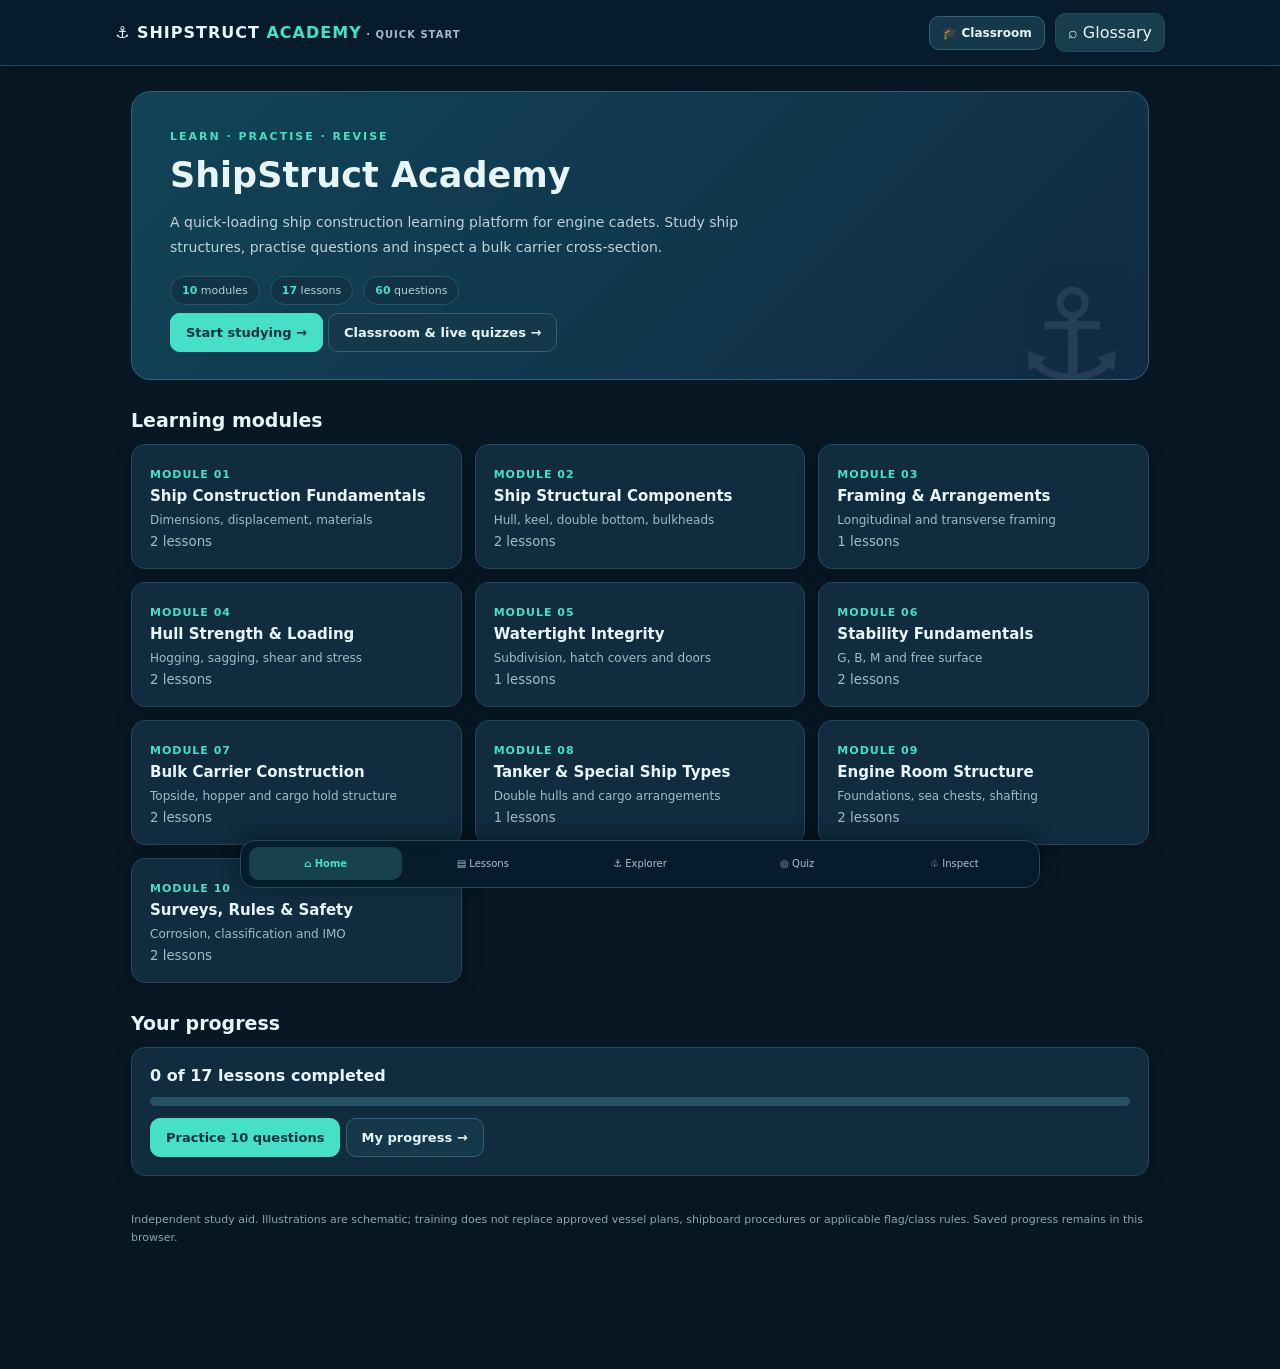
==== index.html @ dc273526 "Add files via upload" ====
<!doctype html><html lang="en"><head><meta charset="UTF-8"><meta name="viewport" content="width=device-width,initial-scale=1,viewport-fit=cover"><meta name="theme-color" content="#071723"><title>ShipStruct Academy | Learn Ship Construction</title><meta name="description" content="Free mobile-friendly ship construction learning app for engine cadets. Learn hull structures, take quizzes, inspect ship compartments and track your progress."><meta property="og:title" content="ShipStruct Academy"><meta property="og:description" content="Interactive ship construction lessons, diagrams and quizzes for marine engineering cadets."><style>
:root{font-family:system-ui,-apple-system,Segoe UI,sans-serif;color:#e7f5f7;background:#071723;--panel:#102c3e;--edge:#25485b;--mint:#45e0c7;--muted:#a4bbc7;--ink:#e7f5f7}
*{box-sizing:border-box}body{margin:0;min-height:100vh}button,input,select{font:inherit}button{cursor:pointer}a{color:inherit;text-decoration:none}a:focus-visible,button:focus-visible,input:focus-visible{outline:3px solid var(--mint);outline-offset:3px}
.top{position:sticky;top:0;background:#071e2ef5;border-bottom:1px solid var(--edge);z-index:6;display:flex;justify-content:space-between;align-items:center;gap:12px;padding:13px max(16px,calc((100vw - 1050px)/2));box-shadow:0 5px 24px #0003}.logo{font-size:16px;letter-spacing:1px;font-weight:900}.logo b{color:var(--mint)}.top small{color:var(--muted);font-size:10px}.top button{border-radius:10px;background:#183d4d;color:var(--ink);border:1px solid var(--edge);padding:9px 12px}
main{max-width:1050px;margin:auto;padding:25px 16px 110px}.ey{font-size:11px;text-transform:uppercase;letter-spacing:2px;color:var(--mint);font-weight:800}h1{font-size:clamp(24px,5vw,35px);line-height:1.18;margin:12px 0}h2{font-size:19px;margin:0 0 12px}h3{font-size:15px;margin:0 0 9px}p{line-height:1.75}small,.muted{color:var(--muted)}.intro{font-size:14px;color:#bfd2dc;max-width:640px}.hero{background:linear-gradient(135deg,#114457,#102b44);padding:26px;border:1px solid #366076;border-radius:19px;margin-bottom:20px;position:relative;overflow:hidden}.hero:after{content:'⚓';font-size:126px;position:absolute;right:20px;bottom:-30px;opacity:.09;pointer-events:none}
.stats{display:flex;gap:10px;flex-wrap:wrap;margin:17px 0}.chip{font-size:11px;color:#b7d1da;background:#113346;border:1px solid #2a5468;border-radius:30px;padding:7px 11px}.chip b{color:var(--mint)}.grid{display:grid;grid-template-columns:repeat(2,minmax(0,1fr));gap:13px}.card,.tile{background:var(--panel);border:1px solid var(--edge);border-radius:14px;padding:18px;box-shadow:0 6px 22px #0002}.tile{display:block;text-align:left;color:var(--ink);width:100%}.tile:active{border-color:var(--mint)}.tile h3{margin:5px 0}.tile p{font-size:12px;color:var(--muted);margin:0}.num{font-size:11px;font-weight:800;color:var(--mint);letter-spacing:1px}.section{margin:29px 0 13px}.btn{background:var(--mint);border:1px solid var(--mint);border-radius:10px;padding:11px 15px;color:#06323c;font-weight:800;font-size:13px}.btn.alt{background:#15394b;border-color:#356173;color:var(--ink)}.btn:disabled{opacity:.45}.flex{display:flex;gap:10px;flex-wrap:wrap;align-items:center}.back{display:inline-block;color:var(--mint);margin-bottom:15px;font-size:12px;font-weight:800}
.lesson p,.lesson li{font-size:14px;line-height:1.82}.lesson ul{padding-left:22px}.lesson h2{margin-top:28px;color:#80eadb;font-size:18px}.note{padding:14px 17px;border-left:3px solid var(--mint);background:#153d4b;border-radius:8px;margin:15px 0;line-height:1.75}.score{font-size:42px;font-weight:900;color:var(--mint)}.answer{display:block;width:100%;background:#163749;border:1px solid #365668;border-radius:12px;padding:14px;color:#eaf7f7;text-align:left;font-size:13px;margin:9px 0}.answer.selected{border-color:var(--mint);background:#20525b}.answer.good{border-color:#66dbad}.answer.bad{border-color:#e59898}.result{border-radius:10px;background:#173e48;padding:15px;margin:12px 0;font-size:13px;line-height:1.7}.term{border-bottom:1px solid #2b4c5d;padding:11px 0;font-size:12px}.term strong{display:block;margin-bottom:4px;color:#fff}.tools{display:flex;gap:9px;margin:15px 0;flex-wrap:wrap}.tools input{background:#183a4b;color:#fff;border:1px solid #3e6473;padding:11px;border-radius:9px;min-width:0;max-width:100%}.tools label{font-size:12px;color:#c1d5da}.ship{width:100%;height:auto;border:1px solid #244e65;border-radius:12px;background:#092637;padding:12px}.ship [data-part]{cursor:pointer}.ship [data-part]:hover{filter:brightness(1.4)}.inspect{color:var(--muted);font-size:13px}.bar{background:#265063;height:9px;border-radius:8px;overflow:hidden;margin:12px 0}.fill{height:100%;background:var(--mint);border-radius:8px}.list{display:grid;gap:10px}.tabbar{position:fixed;bottom:0;left:0;right:0;z-index:9;background:#071c2cf8;box-shadow:0 -5px 20px #0005;border-top:1px solid var(--edge);padding:6px 8px calc(7px + env(safe-area-inset-bottom));display:grid;grid-template-columns:repeat(5,1fr);gap:4px}.tabbar a{font-size:10px;color:#a9c1cc;padding:11px 3px;text-align:center;border-radius:10px}.tabbar a.on{background:#17424c;color:var(--mint);font-weight:800}.disclaimer{color:#8ca5b1;font-size:11px;line-height:1.65;margin-top:35px}.sr{position:absolute;left:-9999px}
@media(min-width:850px){.grid{grid-template-columns:repeat(3,1fr)}.hero{padding:38px}.tabbar{max-width:800px;margin:auto;border:1px solid var(--edge);bottom:12px;border-radius:15px}}
@media(max-width:520px){.grid{grid-template-columns:1fr}.top small{display:none}.hero{padding:21px}.card,.tile{padding:15px}}
</style></head><body><header class="top"><a href="#home" class="logo">⚓ SHIPSTRUCT <b>ACADEMY</b><small> · QUICK START</small></a><div class="flex"><a class="btn alt" href="classroom.html" style="font-size:12px;padding:9px 12px">🎓 Classroom</a><button onclick="location.hash='#glossary'">⌕ Glossary</button></div></header><main id="app"><section class="hero"><span class="ey">SHIPSTRUCT ACADEMY</span><h1>Study ship construction</h1><p class="intro">Your lessons are ready. Select a module to begin.</p><a class="btn" href="#module/1">Start studying →</a></section></main><nav class="tabbar" aria-label="Quick navigation"><a href="#home">⌂ Home</a><a href="#module/1">▤ Lessons</a><a href="#explorer">⚓ Explorer</a><a href="#quiz">◎ Quiz</a><a href="#inspections">♧ Inspect</a></nav><script type="application/json" id="content">{"modules":[{"id":1,"title":"Ship Construction Fundamentals","subtitle":"Dimensions, displacement, materials","icon":"compass","color":"#3fd2be"},{"id":2,"title":"Ship Structural Components","subtitle":"Hull, keel, double bottom, bulkheads","icon":"layers","color":"#58a6f3"},{"id":3,"title":"Framing & Arrangements","subtitle":"Longitudinal and transverse framing","icon":"grid","color":"#f1b967"},{"id":4,"title":"Hull Strength & Loading","subtitle":"Hogging, sagging, shear and stress","icon":"activity","color":"#d398f8"},{"id":5,"title":"Watertight Integrity","subtitle":"Subdivision, hatch covers and doors","icon":"shield","color":"#48cad6"},{"id":6,"title":"Stability Fundamentals","subtitle":"G, B, M and free surface","icon":"anchor","color":"#92bd85"},{"id":7,"title":"Bulk Carrier Construction","subtitle":"Topside, hopper and cargo hold structure","icon":"ship","color":"#ed9d86"},{"id":8,"title":"Tanker & Special Ship Types","subtitle":"Double hulls and cargo arrangements","icon":"droplet","color":"#c4b4fc"},{"id":9,"title":"Engine Room Structure","subtitle":"Foundations, sea chests, shafting","icon":"settings","color":"#75c7e8"},{"id":10,"title":"Surveys, Rules & Safety","subtitle":"Corrosion, classification and IMO","icon":"clipboard","color":"#f0c66c"}],"lessons":[{"id":"principal-dimensions","module":1,"title":"Principal Dimensions of a Ship","minutes":12,"objectives":["Differentiate LOA, LBP, breadth, moulded depth and draught","Explain why correct reference points matter"],"overview":"A ship is described using a small set of reference dimensions. Length overall (LOA) is its maximum overall length; length between perpendiculars (LBP) is a design reference length, commonly measured between the aft and forward perpendiculars. Breadth is measured across the hull, while depth is a vertical structural dimension and draught is the vertical distance from a reference baseline to the waterline.","details":["Moulded dimensions are generally measured to the inside surface of shell plating at specified locations. Exact definitions depend on the naval architecture convention being used. Do not interchange extreme breadth with moulded breadth when computing coefficients.","Freeboard is the vertical distance from the assigned load-line deck reference to the relevant load line, measured according to the applicable Load Lines rules. It is not the same thing as moulded depth minus draught in every real arrangement.","In loading calculations, dimensions must be consistent with the vessel hydrostatic particulars. A small error in draught or water density can make a large difference to estimated displacement."],"principle":"Length and breadth influence resistance, seakeeping and available cargo space; depth and draught influence buoyancy and loading limits.","aboard":"On a bulk carrier the engine cadet may see draught marks forward, midships and aft. Officers use corrected draughts with approved hydrostatic tables—not a casual tape-measure estimate—to assess loading.","defects":"Misreading draught marks, mixing units, or confusing LOA with LBP causes errors in voyage and hydrostatic estimates.","inspection":"Use the vessel general arrangement, capacity plan, loading manual and hydrostatic tables; check which definitions and units are stated.","terms":["LOA","LBP","Moulded breadth","Moulded depth","Draught","Freeboard"],"summary":"Dimensions are defined relative to agreed reference lines. Always confirm which length, breadth and draught a calculation requires."},{"id":"displacement-tonnage","module":1,"title":"Displacement, Deadweight & Tonnage","minutes":11,"objectives":["Distinguish mass displacement from deadweight","Separate cargo capacity from tonnage measurements"],"overview":"Displacement is the mass of water displaced by the immersed hull; for a floating ship it equals the ship’s total mass. Deadweight (DWT) is the difference between loaded displacement and lightship displacement, representing carrying capacity for cargo, fuel, water, stores and other variable loads.","details":["Gross tonnage (GT) and net tonnage (NT) are dimensionless regulatory measures derived from the volumes of enclosed spaces, not masses in tonnes. A ship with 45,000 GT does not necessarily displace 45,000 tonnes.","Lightship displacement includes the completed vessel with permanently fitted equipment but without consumables, variable loads or cargo as defined by the applicable lightship condition.","Seawater and freshwater have different densities. The same immersed volume corresponds to different displaced masses, so draft changes when moving between different water densities for the same ship mass."],"principle":"Archimedes’ principle: an afloat ship displaces water whose weight balances the vessel’s weight.","aboard":"Ballast loading, bunkering and cargo operations alter displacement. Engine-room tanks contribute to the variable load and must be reflected correctly in ship records.","defects":"Confusing deadweight with cargo-only capacity or GT with displacement leads to incorrect explanations and capacity assumptions.","inspection":"Read the loading booklet, stability information and tank sounding tables. Reconcile transfer records with the vessel’s approved loading information.","terms":["Displacement","Lightship","Deadweight","GT","NT","Density"],"summary":"Displacement is a mass/weight concept; deadweight is carrying capacity; GT and NT are dimensionless volume-based measures."},{"id":"keel-double-bottom","module":2,"title":"Keel, Centre Girder & Double Bottom","minutes":15,"objectives":["Identify the outer bottom, inner bottom, floors and centre girder","Explain the double bottom’s strength and protective roles"],"overview":"The double bottom is a structural space between outer bottom shell plating and the inner bottom (tank top). Floors and girders connect these plates into a strong cellular structure, resisting local pressure and transmitting hull loads.","details":["The centre girder is a longitudinal structural member near the centreline; side girders support the inner bottom away from the centreline. Transverse floors support the panels and help distribute loads into longitudinal members.","The keel is traditionally the principal bottom centreline structural element; on modern welded ships the exact form differs from historical bar-keel construction. The structural keel should not be confused with the entire centre girder.","Double bottom spaces often form ballast, fuel or other tanks depending on ship design. Their tank boundaries, air pipes, sounding arrangements and manholes must be kept intact and maintained."],"principle":"A cellular bottom provides plate support and distributes loads while offering separation between the sea and inner bottom spaces.","aboard":"On a bulk carrier, heavy cargo loads act on the tank top while external hydrostatic pressure acts on the shell. Both are transmitted through floors, girders and shell stiffeners.","defects":"Pitting, coating breakdown, damaged brackets, distorted floors, cracked weld toes and corrosion in poorly ventilated spaces are common inspection concerns.","inspection":"Never enter double-bottom spaces without approved enclosed-space procedures. Review tank access plans and report wastage, deformation and suspicious leaks.","terms":["Keel","Centre girder","Side girder","Floor","Tank top","Outer bottom"],"summary":"Think of the double bottom as interconnected plates, longitudinal girders and transverse floors—not simply an empty protective void."},{"id":"shell-bulkheads","module":2,"title":"Shell Plating, Frames & Bulkheads","minutes":14,"objectives":["Describe how shell plating is supported","Distinguish transverse and longitudinal bulkheads"],"overview":"Shell plating forms the watertight outer skin. Frames and stiffeners prevent unsupported plates from deforming excessively under sea pressure and transfer local loads to the broader hull structure. Bulkheads divide the vessel into compartments and may carry significant structural loads.","details":["Transverse bulkheads extend across the ship, assisting subdivision and transverse stiffness. Longitudinal bulkheads run fore-and-aft and can help resist longitudinal and transverse loads depending on arrangement.","Watertight bulkheads form part of the ship’s subdivision. Penetrations must preserve the required integrity using approved fittings and arrangements. Not every bulkhead is watertight.","Brackets, webs, stringers and stiffeners connect local plate panels with larger supporting members; transitions and cut-outs require careful structural detailing because stresses concentrate there."],"principle":"Load travels from a plate panel into its stiffeners, then into primary supporting members and the overall hull girder.","aboard":"In a machinery space, bulkheads can separate engine room from tanks or steering gear spaces. A pipe passing through a watertight boundary requires suitable approved penetration details.","defects":"Fractures around openings, buckled plating, fractured brackets and local corrosion around weld connections reduce structural integrity.","inspection":"Inspect for distortion, fractures, coating failures and leakage marks. Record location precisely with frame numbers and height reference when reporting.","terms":["Shell plating","Frame","Stiffener","Bulkhead","Bracket","Stringer"],"summary":"Shell is the boundary; stiffeners support plates; bulkheads divide spaces and help the hull resist loads."},{"id":"framing-arrangements","module":3,"title":"Transverse vs Longitudinal Framing","minutes":15,"objectives":["Compare transverse and longitudinal framing","Explain combined framing used on large merchant vessels"],"overview":"Transverse framing uses closely spaced athwartship frames as major recurring supports. Longitudinal framing places closely spaced fore-and-aft stiffeners with deeper transverse web frames at wider intervals. Real vessels often combine systems in different areas.","details":["Longitudinal stiffeners increase the effectiveness of deck and bottom plating in resisting global hull girder longitudinal bending. Transverse frames provide good support for side shell and local loads.","A tanker may use extensive longitudinal framing in tanks; a bulk carrier may combine longitudinally stiffened decks and bottom with transverse arrangements in cargo hold sides, depending on the design and applicable rules.","Primary members such as deep webs and girders collect loads from ordinary stiffeners. Spacing and scantlings are selected by structural design; they are not interchangeable without an assessment."],"principle":"Longitudinal members contribute to sectional area resisting hull-girder bending; transverse members support transverse and localized forces.","aboard":"In the hold, identify whether a vertical member is an ordinary frame or deep web frame. Inspect connections rather than assuming every stiffener is equally loaded.","defects":"Cracking at terminations and bracket toes, buckling between supports, and fractured connections can interrupt load paths.","inspection":"Examine connection continuity, local distortion, erosion and corrosion in way of supports and cut-outs.","terms":["Transverse frame","Longitudinal stiffener","Web frame","Girder","Scantling"],"summary":"Framing direction is a structural design choice; most modern merchant ships use a mixture tailored to hull stresses."},{"id":"hull-bending","module":4,"title":"Hogging, Sagging & Hull-Girder Stress","minutes":16,"objectives":["Explain hogging and sagging using buoyancy and weight","Relate bending to deck and bottom stresses"],"overview":"Along a ship, weight and buoyancy are not uniformly distributed. Their imbalance produces shear force and bending moment. The entire hull behaves approximately like a beam, called the hull girder.","details":["Hogging is a condition in which the hull bends with its midship region relatively higher than the ends. In positive hogging, the deck tends to be in tension and the bottom in compression.","Sagging is the opposite curvature: the middle is relatively lower than the ends; the deck tends toward compression and the bottom toward tension. Still-water cargo distribution and wave-induced buoyancy can both influence the bending state.","For a simplified section, bending stress is proportional to M·y/I. Real hull behavior involves fatigue, corrosion, torsion, panel buckling and dynamic loads, so simple beam equations are teaching models, not survey acceptance criteria."],"principle":"Net distributed load = weight per length − buoyancy per length (under a chosen sign convention). Integrating load gives shear; integrating shear gives bending moment.","aboard":"Loading computer limits on a bulk carrier help the officer manage still-water shear and bending. Machinery officers should understand why tank transfers must be coordinated.","defects":"Loss of effective section by corrosion, local buckling in compressed regions, and cracking at high-stress discontinuities are concerns.","inspection":"Use approved loading guidance. Report visible deck/shell deformation or abnormal structural cracking; do not independently approve loading arrangements.","terms":["Hull girder","Hogging","Sagging","Shear force","Bending moment","Section modulus"],"summary":"Uneven buoyancy and weights bend the ship. Hogging and sagging reverse which extreme fibres are in tension and compression."},{"id":"local-loads","module":4,"title":"Panting, Pounding, Racking & Fatigue","minutes":13,"objectives":["Identify major local and cyclic hull loads","Explain why repeated small loads can matter"],"overview":"Besides global bending, ships experience local and repeated loads. Panting is cyclic in-and-out movement of plating, often near the bow due to changing water pressures. Pounding or slamming occurs when hull sections impact water after emerging or encountering severe seas.","details":["Racking is distortion of the transverse cross-section, especially important for ships with large deck openings. Torsion twists the hull about its length. Supporting structure is arranged to carry these effects.","Fatigue damage develops from repeated stress cycles, with cracks commonly initiating at weld toes, brackets, notches or sharp transitions. A load below the one-time failure strength may still produce fatigue damage over many cycles.","Corrosion worsens fatigue resistance and reduces effective thickness, making coating maintenance and inspection important. Slamming can create short-duration high local pressure."],"principle":"Where load changes rapidly or reverses direction, local structural details can govern durability even when average global stress is modest.","aboard":"Engine room foundations also experience cyclic loading from vibration and ship motion. Keep an eye on loose equipment supports and reported cracks.","defects":"Cracked welds, local shell dents, fatigued brackets, buckling and coating damage can reveal repeated or unexpected loading.","inspection":"Report cracks with photographs, precise location and approximate extent; arrange assessment by responsible officers and surveyors.","terms":["Panting","Pounding","Racking","Torsion","Fatigue"],"summary":"Global bending is only one part of hull loading; local impacts and repeated stress cycles require sound detailing and inspection."},{"id":"watertight","module":5,"title":"Watertight Boundaries & Hatch Covers","minutes":15,"objectives":["Explain the distinction between watertight and weathertight","Recognize why closures and penetrations matter"],"overview":"Watertight means preventing passage of water in a specified condition and pressure regime; weathertight generally refers to excluding water under the specified sea and weather conditions. These properties are not interchangeable.","details":["Hatch covers protect cargo spaces from weather ingress; their cleats, seals, compression bars, drains and closing mechanisms must be properly maintained. A closure can look shut while sealing poorly.","Watertight doors, bulkhead penetrations, manhole covers and pipe/cable arrangements may form part of subdivision. Modifications can compromise integrity if not approved.","Freeing ports and drainage arrangements remove water shipped onto exposed decks. Blocked drainage increases the chance of water retention and additional loading."],"principle":"Maintaining a boundary prevents progressive flooding and limits damage consequences.","aboard":"Before sailing, closure checks are coordinated under ship procedures. An engine cadet might monitor watertight engine-room access or bilge ingress alarms.","defects":"Worn rubber packing, damaged coamings, corrosion under sealing seats and unsecured access covers contribute to leaks.","inspection":"Inspect seals, landing surfaces, drain channels and closing mechanisms under authorized procedures. Never bypass required closure arrangements.","terms":["Watertight","Weathertight","Hatch coaming","Compression bar","Gasket","Freeing port"],"summary":"Understand what a boundary is designed to keep out and ensure closures are maintained and secured as required."},{"id":"stability-centres","module":6,"title":"Buoyancy, G, B, M & GM","minutes":15,"objectives":["Identify the centre of gravity and buoyancy","Interpret an initial metacentric height conceptually"],"overview":"The centre of gravity (G) is the effective point through which the ship weight acts; the centre of buoyancy (B) is the centroid of the displaced underwater volume. The metacentre (M) is a geometric reference used for small-angle initial stability.","details":["For an upright ship at small heel, transverse metacentric height GM = KM − KG. A positive initial GM usually indicates an initial righting tendency; a negative one suggests initial instability for the simple intact condition.","GM alone does not describe the entire righting-arm curve, range of positive stability or damage survivability. Approved stability criteria examine more than one value.","Adding a high weight generally raises KG and reduces GM; adding low ballast can lower KG but also brings free-surface and structural/load implications."],"principle":"The righting moment is approximately Δ·GZ, where Δ is displacement weight and GZ is the righting arm at the relevant heel.","aboard":"Engineers report significant tank transfers; slack tank free surfaces and the impact on the stability condition must be considered by authorized officers.","defects":"Incorrect tank soundings or neglecting free-surface correction can overstate available stability.","inspection":"Use an approved stability instrument and stability booklet. Educational examples are not substitutes for voyage calculations.","terms":["Centre of gravity","Centre of buoyancy","Metacentre","GM","GZ","KG","KM"],"summary":"G and B are physical force reference points; M supports initial stability analysis. Positive initial GM is not the whole safety picture."},{"id":"free-surface","module":6,"title":"Free Surface Effect & Ballast Transfers","minutes":12,"objectives":["Explain why a slack tank reduces stability","Distinguish free surface from added weight"],"overview":"When a partly filled tank is able to develop a moving free liquid surface, the liquid can shift toward the low side as the vessel heels. This increases the effective heeling effect and reduces initial stability.","details":["Free-surface correction depends strongly on tank geometry, particularly transverse breadth, as well as liquid density and ship displacement. A wide slack tank can have a large impact.","Two extremes—completely full and effectively empty tanks—do not develop the same free surface as an intermediate slack tank, although other operational issues remain.","Cross-connected tanks, ballast transfers and tank division arrangements can change the effective free surface. Never assume that adding seawater ballast improves stability in every intermediate stage."],"principle":"Free-surface effects act as a virtual rise in G in the small-angle stability model; they do not literally mean solid weight moved upward.","aboard":"When transferring ballast between double-bottom or wing tanks, engineers monitor level, pump alignment and communication with deck officers.","defects":"Unplanned open crossovers, misread levels and slack tanks can produce unexpected free-surface consequences.","inspection":"Follow approved ballast procedures and stability loading computer instructions; report discrepancies and suspected leakage.","terms":["Free surface","Slack tank","Virtual rise of G","Tank moment of inertia"],"summary":"It is the ability of liquid to shift across a free surface—not simply the presence of liquid—that reduces initial stability."},{"id":"bulk-carrier-holds","module":7,"title":"Bulk Carrier Cargo Hold Anatomy","minutes":16,"objectives":["Identify topside and hopper tanks","Explain how cargo and ballast loads travel into the hull"],"overview":"A typical bulk carrier hold has a large central cargo space, sloping upper wing/topside tank boundaries near the deck, hopper side tanks at the lower sides, transverse bulkheads and a double bottom below the tank top.","details":["Topside tanks are upper wing spaces commonly used for ballast and structural arrangement; hopper tanks form sloping lower side boundaries helping cargo flow and providing ballast or void space depending on design.","Cargo weight is carried by the tank top and adjacent structural supports. Heavy concentrated cargo and grab impact can damage the tank top if operational limits are disregarded.","Transverse corrugated or stiffened bulkheads separate cargo holds. Connections and stools transfer loads into the deck, side and bottom structures."],"principle":"Structural geometry supports both cargo handling and load transfer; sloping sides can reduce cargo trapping while forming stiff wing structures.","aboard":"Inspect cargo hold coating and lower stool areas when safe and authorized. Engine cadets should understand ballast piping associated with wing and double-bottom spaces.","defects":"Corrosion in hold frames, damage from cargo gear, cracking at bracket toes and water leakage around hatch closures require attention.","inspection":"Check cargo hold condition reports, coating damage, drainage, and approved close-up inspection requirements.","terms":["Topside tank","Hopper tank","Tank top","Cargo hold","Transverse bulkhead","Stool"],"summary":"Bulker upper and lower wing structures support the hull and shape the cargo hold; ballast and cargo load paths meet at reinforced connections."},{"id":"cargo-tank-load","module":7,"title":"Tank Top Loading & Corrosion Hotspots","minutes":12,"objectives":["Recognize concentrated loading risks","Identify corrosion-prone structural details"],"overview":"The inner bottom or tank top is a working cargo surface. Its plate thickness, supporting floors, girders and stiffeners are designed for specified loads and cannot safely be judged by appearance alone.","details":["Cargo density and loading pattern matter. Heavy cargo near local support members creates different effects than the same mass uniformly distributed across a hold.","Coating breakdown, trapped moisture and deposits encourage corrosion. Small isolated pits and widespread general wastage have different assessment needs; both require measurement against approved limits.","Bracket toes, welds and connections near hopper ends can be fatigue-sensitive. Unauthorized welding or straightening is unacceptable for safety-critical structure."],"principle":"Structural resistance depends on plate span, support stiffness, material condition and the manner in which load is applied.","aboard":"Engineers may find water or ballast leakage linked to tank boundary defects. Report and document, rather than assuming a leak is harmless.","defects":"Pitting, grooving, accelerated corrosion, dents, buckling and cracking compromise protective strength.","inspection":"Use good lighting and authorized inspection access; never enter holds or tanks with an unapproved entry arrangement.","terms":["Tank top","Concentrated load","Pitting","Grooving","Wastage","Fatigue hotspot"],"summary":"Cargo loading must respect approved limits and structural condition; loss of material or plate support reduces margin."},{"id":"tanker-double-hull","module":8,"title":"Double-Hull Tankers & Cofferdams","minutes":14,"objectives":["Explain double-hull tanker geometry","Recognize the purpose of cofferdams and cargo boundaries"],"overview":"Double-hull tankers have an outer hull separated from the cargo tank boundary by wing and bottom spaces. This arrangement is intended to provide an additional layer between cargo and the sea in specified damage circumstances.","details":["Longitudinal bulkheads and tank subdivision influence structural support, sloshing loads and cargo/ballast operations. Double-hull spaces may be ballast tanks or voids depending on arrangement.","A cofferdam is a separation space between certain tanks or spaces where segregation is needed. It must not be assumed safe for entry simply because it is nominally empty.","Tanker cargo spaces and associated systems introduce hazardous atmospheres and strict entry, cleaning, electrical and hot-work controls. Ship-specific arrangements govern all work."],"principle":"Tank boundaries form both protective barriers and load-carrying elements; damage to a member can affect integrity beyond the immediately visible space.","aboard":"Engine-room personnel should understand the location of fuel and ballast boundaries and avoid unintended connections across segregated systems.","defects":"Corrosion, coating disbondment, leakage between spaces and cracked connection brackets are important concerns.","inspection":"Observe atmosphere testing, permit-to-work and tanker-specific procedures; consult approved general arrangement and tank plans.","terms":["Double hull","Cofferdam","Wing tank","Longitudinal bulkhead","Segregation"],"summary":"Tank boundaries provide structural and containment functions. Always verify actual arrangements from ship drawings."},{"id":"engine-foundations","module":9,"title":"Main Engine Foundations & Chocks","minutes":16,"objectives":["Trace main engine load transfer to the hull","Explain foundation seating, chocks and holding-down bolts"],"overview":"A large marine diesel engine is seated on an engineered supporting structure built into the engine-room double bottom. Bedplate loads pass through chocks or seating arrangements and foundation structure into girders, floors and the rest of the hull.","details":["Holding-down bolts and fitted bolts restrain the engine as intended by the machinery design; chocks provide controlled support and alignment. Different installations use steel or approved resin chocks.","The thrust bearing transmits propeller thrust into hull structure through the shafting foundation arrangement, either integrated with the engine or a separate thrust block.","Engine alignment can be affected by hull deflection, temperature, foundation condition and improper bolt tension. Maintenance follows maker procedures and ship alignment records."],"principle":"Foundations must sustain static weight, alternating machinery forces, torque reactions and thrust-related loads without losing alignment.","aboard":"A Fourth Engineer may assist with foundation inspections, holding-down bolt checks and recording unusual vibration or fretting around machinery seatings.","defects":"Loose bolts, cracked chocks, fretting, foundation weld cracks and abnormal vibration are warning signs requiring engineering assessment.","inspection":"Visual checks and specified tension/alignment checks should be planned under responsible engineers and manufacturer guidance.","terms":["Bedplate","Foundation girder","Chock","Holding-down bolt","Fretting","Thrust block"],"summary":"An engine foundation is part of the hull load path, not simply a concrete-like pedestal beneath the engine."},{"id":"sea-chests-bilge","module":9,"title":"Sea Chests, Bilge Wells & Stern Structure","minutes":14,"objectives":["Understand why sea connections need careful structural integration","Locate bilge and stern-area construction features"],"overview":"Sea chests are recessed hull structures housing seawater intake openings, grating and associated valves/strainers. Bilge wells are low points where water can collect for controlled removal through the relevant bilge system.","details":["Sea inlet openings interrupt the shell and require appropriate reinforcement and valve arrangements. Ice, fouling and marine growth can impair seawater flow.","Stern tube and shaft support arrangements transfer shaft loads and maintain hull boundary integrity. They are integrated with stern frames and adjacent structure.","Bilge wells are designed with access, drainage and filtering arrangements appropriate to machinery spaces. Bilge systems have pollution-prevention controls; discharges must follow approved requirements."],"principle":"Openings and penetrations must preserve structural support and watertight integrity while allowing machinery services.","aboard":"Engine cadets should trace sea chest suction routes, identify bilge wells, and understand alarms and safe isolation of sea connections.","defects":"Localized leakage, wasted inlet grating attachments, blocked strainers and cracked penetrations may indicate safety or machinery risks.","inspection":"Follow valve identification, isolation and permit procedures. Do not work on sea-connected piping without confirmed safe isolation.","terms":["Sea chest","Grating","Bilge well","Stern tube","Shell penetration"],"summary":"Engine-room construction connects ship structure directly with cooling, bilge and propulsion systems."},{"id":"survey-corrosion","module":10,"title":"Structural Surveys, Corrosion & Repairs","minutes":16,"objectives":["Distinguish general wastage, pitting and grooving","Understand the roles of surveyors, ship staff and approved procedures"],"overview":"Ships are inspected under applicable statutory, class and owner programs. Corrosion, cracks, deformation and coating condition are assessed using visual examinations and, where required, thickness measurements and specialist methods.","details":["General corrosion reduces average plate thickness; pitting creates local metal loss; grooving concentrates loss along narrow areas such as joints. Accurate measurements and approved criteria determine severity.","Classification surveyors assess compliance with class rules. Statutory surveys relate to flag-state obligations and internationally adopted conventions. Some activities are delegated to recognized organizations.","Structural repairs need approved specifications, material grades, welding procedures, work permits and verification. Simply welding over a crack or installing an ad hoc doubler may be unsafe or unacceptable."],"principle":"Structural integrity depends on adequate residual thickness, sound joints, suitable materials and proper load paths.","aboard":"An engine cadet reporting a crack at an engine foundation should give precise location, size estimate, conditions and observations to the responsible engineer.","defects":"Undetected corrosion, recurring cracks and unapproved modifications can reduce load-carrying capacity or compromise boundaries.","inspection":"Participate only in approved inspections. Enclosed-space entry, work at height, gas testing and permits require full compliance.","terms":["Thickness measurement","Pitting","Grooving","Survey","Classification","Repair specification"],"summary":"Identify, document, escalate and verify—never treat an observed structural defect as something to conceal or patch casually."},{"id":"solas-load-lines","module":10,"title":"SOLAS, Load Lines & Structural Rules","minutes":14,"objectives":["Differentiate IMO conventions from classification rules","Know which official references to consult"],"overview":"SOLAS Chapter II-1 addresses ship construction, subdivision and stability, machinery and electrical installations. The International Convention on Load Lines establishes a framework for freeboard and other associated safety requirements. Class rules provide detailed structural standards applicable to the vessel.","details":["IMO conventions are adopted internationally and implemented by flag Administrations; exact applicable requirements depend on ship type, age, dimensions, exemptions, amendments and flag requirements.","The IACS Common Structural Rules (CSR) cover the design and structural requirements of applicable bulk carriers and oil tankers. Approval and survey details must be taken from the relevant classification society.","Load line marks indicate authorized seasonal and regional loading limits in the applicable regime. Hatchways, doors and other fittings contribute to load-line conditions of assignment."],"principle":"International rules establish mandatory safety frameworks; class technical rules implement detailed ship construction requirements for classed ships.","aboard":"A junior engineer should know where the ship’s class certificates, load line certificate, drawings and approved operating manuals can be found.","defects":"Assuming a single numerical rule applies to all ships, or using an outdated excerpt without amendment checks, is a compliance risk.","inspection":"Use current official IMO, flag-state and relevant class publications and the vessel’s certificate particulars. This app contains no class-approved scantling criteria.","terms":["SOLAS","Load Lines","IACS","CSR","Flag State","Classification society"],"summary":"Use conventions for the international framework and current ship-specific flag and class documents for exact compliance decisions."}],"questions":[{"module":1,"q":"Which dimension measures a ship from its extreme forward end to its extreme aft end?","options":["Length overall (LOA)","Moulded breadth","Length between perpendiculars","Moulded depth"],"answer":0,"why":"LOA measures the overall extreme length; LBP uses defined perpendicular reference positions."},{"module":1,"q":"What is deadweight tonnage (DWT)?","options":["Lightship displacement only","Loaded displacement minus lightship displacement","Gross tonnage minus net tonnage","Cargo mass only"],"answer":1,"why":"DWT includes cargo and other variable load such as fuel, ballast and stores."},{"module":1,"q":"Gross tonnage (GT) is fundamentally a measure related to:","options":["Mass of cargo","Immersed volume of the hull","Volume of enclosed spaces","Propulsion power"],"answer":2,"why":"GT is a dimensionless regulatory measure derived from enclosed volume."},{"module":1,"q":"For a floating ship, its mass is equal to the:","options":["Mass of water displaced","Deadweight only","Gross tonnage","Weight of ballast only"],"answer":0,"why":"By Archimedes’ principle, the ship displaces water whose mass equals its mass."},{"module":1,"q":"Which dimension is vertical from the reference baseline to the waterline?","options":["Freeboard","Draught","Breadth","Depth to uppermost superstructure"],"answer":1,"why":"Draught refers to vertical immersion measured relative to the stated baseline."},{"module":1,"q":"A ship moves from salt water into fresh water without changing its weight. It generally:","options":["Rises higher","Keeps exactly the same draught","Sinks deeper","Loses deadweight capacity automatically"],"answer":2,"why":"Lower-density fresh water needs a larger displaced volume to support the same ship weight."},{"module":2,"q":"What is the tank top in many cargo ships?","options":["Outer bottom plating","Inner bottom plating","Upper deck plating","Collision bulkhead"],"answer":1,"why":"Tank top is another term for inner bottom plating, often the hold floor."},{"module":2,"q":"The centre girder generally runs:","options":["Transversely across cargo holds","Around the hatch opening","Longitudinally near the centreline","Only vertically through tanks"],"answer":2,"why":"The centre girder is a principal fore-and-aft bottom structural support."},{"module":2,"q":"What does a transverse floor primarily do in the double bottom?","options":["Provide deck drainage","Support inner/outer bottom and transfer loads across the bottom","Provide a hatch opening","Replace all longitudinal girders"],"answer":1,"why":"Floors link the bottom structure transversely and support its plating."},{"module":2,"q":"Shell plating is directly exposed to:","options":["Only cargo pressure","Sea pressure and external environment","Only machinery thrust","Only hatch-cover compression"],"answer":1,"why":"The shell is the external hull skin resisting seawater loading."},{"module":2,"q":"A collision bulkhead is primarily associated with:","options":["Protecting against bow-region flooding","Separating accommodation decks","Supporting the propeller shaft only","Preventing fuel ignition"],"answer":0,"why":"The forward collision bulkhead is a watertight subdivision intended to limit progressive flooding after bow damage."},{"module":2,"q":"Which detail often connects a stiffener to a larger member?","options":["Bilge strake","Bracket","Plimsoll mark","Sounding tape"],"answer":1,"why":"Brackets reinforce joints and provide a structural load path at connections."},{"module":3,"q":"Longitudinal framing uses closely spaced members that run:","options":["Port-to-starboard","Vertically only","Fore-and-aft","Diagonally only"],"answer":2,"why":"Longitudinal stiffeners run along the ship and help reinforce decks and bottom against hull bending."},{"module":3,"q":"Which is usually a deeper primary transverse support?","options":["Web frame","Painting stripe","Drain channel","Rudder stock"],"answer":0,"why":"Web frames are deep primary supports collecting loads from ordinary stiffeners."},{"module":3,"q":"Why combine transverse and longitudinal framing?","options":["To avoid all brackets","To suit different structural loads in different hull regions","To eliminate corrosion","To remove the need for bulkheads"],"answer":1,"why":"Structural arrangements are tailored to global and local loads rather than using one framing direction everywhere."},{"module":3,"q":"In hull structures, scantlings refer to:","options":["Crew complement","Member dimensions and thicknesses","Watertight doors only","Draft markings"],"answer":1,"why":"Scantlings are the specified sizes of structural elements."},{"module":3,"q":"Plate loads normally pass first to:","options":["Its stiffeners or direct supports","The bridge telegraph","The propeller","The accommodation ladder"],"answer":0,"why":"Stiffeners and plate supports collect local loads and convey them to primary structure."},{"module":3,"q":"A cracked bracket toe is concerning because it may:","options":["Reduce local connection effectiveness","Improve load distribution","Increase plate thickness","Stop all hull bending"],"answer":0,"why":"A crack at a critical connection can reduce effective load transfer and propagate."},{"module":4,"q":"In a hogging hull-girder condition, the deck is generally in:","options":["Tension","Compression","No stress","Pure hydrostatic pressure only"],"answer":0,"why":"Under a simple hogging beam model, the upper fibres are in tension and the bottom in compression."},{"module":4,"q":"In a sagging hull-girder condition, the bottom is generally in:","options":["Compression","Tension","No stress","Torsion only"],"answer":1,"why":"Sagging bends the middle downward and puts the lower hull-girder fibres into tension."},{"module":4,"q":"Why do hulls experience longitudinal bending?","options":["Only because propeller thrust rises","Weight and buoyancy vary along their length","Only because of engine vibration","Because the keel has no strength"],"answer":1,"why":"Different weight and buoyancy distributions create net loads, shear and bending moment."},{"module":4,"q":"What is panting?","options":["Cyclic shell flexing due to varying sea pressure","Propeller cavitation","A permanent hatch-coaming bend","Pure ship yaw"],"answer":0,"why":"Panting is repeated in-and-out movement of plating, especially near the bow."},{"module":4,"q":"Fatigue cracks are most closely associated with:","options":["Repeated stress cycles","Single cargo weighing only","A thicker coat of paint","Low ship speed alone"],"answer":0,"why":"Cyclic stresses can initiate and grow cracks, often around welds and geometric discontinuities."},{"module":4,"q":"Racking is best described as:","options":["Cross-section distortion","Hull rusting","Flooding from the bilge","Thrust transmission through a shaft"],"answer":0,"why":"Racking distorts the transverse section under lateral forces and motion."},{"module":5,"q":"Which statement is most accurate?","options":["Weathertight always means watertight under any pressure","Watertight and weathertight are distinct specified protections","Only hatch covers can be weathertight","Sealing has no effect on flooding"],"answer":1,"why":"The two terms refer to different required water-exclusion conditions."},{"module":5,"q":"Why is a damaged hatch-cover gasket important?","options":["It can compromise the intended weather seal","It changes propeller pitch","It reduces engine compression","It alters the assigned flag state"],"answer":0,"why":"Damaged seals may permit ingress even when a cover is closed."},{"module":5,"q":"A pipe passing through a watertight bulkhead should use:","options":["Any convenient gap","An approved arrangement preserving integrity","Open-ended flexible hose only","Unsealed welding slots"],"answer":1,"why":"Penetrations must preserve the boundary’s watertight performance as approved."},{"module":5,"q":"Freeing ports on exposed decks primarily:","options":["Discharge shipped water off deck","Increase engine thrust","Store cargo hold ballast","Replace hatch covers"],"answer":0,"why":"Freeing ports drain water from open deck areas."},{"module":5,"q":"A hatch coaming is:","options":["Raised boundary around hatch opening","A ship centreline girder","The stern tube seal","A bilge drain valve"],"answer":0,"why":"Coamings define and elevate the hatch edge and support closure arrangements."},{"module":5,"q":"If a watertight closure cannot be secured as required, the cadet should:","options":["Ignore it if the sea is calm","Report it through the ship’s procedures","Remove its gasket","Paint over the gap"],"answer":1,"why":"An integrity issue requires immediate reporting and safe action according to vessel procedures."},{"module":6,"q":"Where does the buoyant force act for a floating vessel?","options":["Centre of buoyancy","Centre of gravity only","Metacentre at every heel","Stern tube centre"],"answer":0,"why":"The resultant buoyancy force acts through the centroid of displaced underwater volume."},{"module":6,"q":"For simple initial transverse stability, GM is:","options":["KG + KM","KM − KG","KG × displacement","Draught − freeboard"],"answer":1,"why":"Metacentric height is the distance between G and M; with common baseline definitions GM = KM − KG."},{"module":6,"q":"A slack wide tank can reduce initial stability because:","options":["Liquid shifts toward the low side on heel","The density of seawater disappears","G stays exactly fixed at every angle","The tank becomes watertight"],"answer":0,"why":"Free-surface movement of liquid creates a destabilizing effect."},{"module":6,"q":"A positive initial GM proves the ship has adequate stability in all conditions.","options":["True","False","Only when lightship","Only when freshwater"],"answer":1,"why":"Positive GM alone is not enough; stability curves, damage cases and other criteria also matter."},{"module":6,"q":"Loading a high weight on a ship, all else equal, generally:","options":["Lowers KG","Raises KG","Eliminates free surface","Increases structural depth"],"answer":1,"why":"Added weight at a high vertical position tends to raise the combined centre of gravity."},{"module":6,"q":"Which must be considered during ballast transfers?","options":["Only pump rotational speed","Changing tank free surfaces and ship condition","Only paint color","Only cargo hold temperatures"],"answer":1,"why":"Transfer stages alter weight distributions and sometimes free-surface effects."},{"module":7,"q":"Topside tanks in a bulk carrier are usually located:","options":["High at the sides beside the cargo hold","At the propeller only","Below the keel","Only inside the engine crankcase"],"answer":0,"why":"Topside tanks form upper wing spaces adjacent to the cargo hold."},{"module":7,"q":"Hopper tanks usually have:","options":["Sloping cargo hold-side plating","No connection to ship structure","Only vertical deck openings","A shape identical to a propeller"],"answer":0,"why":"Sloping lower wing boundaries are a characteristic of hopper side tank arrangements."},{"module":7,"q":"Why is tank top plate support important during cargo operations?","options":["Heavy cargo loading stresses its plates and supports","It controls radar echo","It replaces fire detection","It eliminates cargo density limits"],"answer":0,"why":"Tank-top plating and supporting floors/girders carry cargo loads."},{"module":7,"q":"An engine cadet observes cargo hold frame corrosion. What is best?","options":["Record and report it to responsible officers","Chip it away without permission","Assume coating failure is irrelevant","Conceal it until dry dock"],"answer":0,"why":"Observed structural defects should be accurately documented and escalated."},{"module":7,"q":"Which defect represents very localized metal loss?","options":["Pitting corrosion","Uniform hydrostatic pressure","Intact coating","A correct sounding"],"answer":0,"why":"Pitting creates local cavities in a corroding metal surface."},{"module":7,"q":"What is a structural stool on a bulk carrier?","options":["Reinforced support at bulkhead/structure junction","A portable crew chair","A ballast pump seal","A propeller cap"],"answer":0,"why":"Structural stools provide connection and support, such as at transverse bulkheads."},{"module":8,"q":"Why is a double hull fitted on many tankers?","options":["To create separation between cargo and sea in damage conditions","To eliminate all maintenance","To increase fuel flash point","To remove all cargo boundaries"],"answer":0,"why":"Double hull construction adds a protective space between cargo tanks and outer shell."},{"module":8,"q":"A cofferdam is generally:","options":["A segregation space between specified adjacent compartments","A main engine crankpin","A navigational sensor","A hatch cover gasket"],"answer":0,"why":"Cofferdams provide separation; their atmosphere may still be hazardous."},{"module":8,"q":"Can an empty-looking tanker void space be entered without authorization?","options":["Yes, if it is dry","No, enclosed-space requirements still apply","Yes, if the hatch is open","Only when main engine is stopped"],"answer":1,"why":"Atmospheric hazards and enclosed-space controls apply even to apparently empty spaces."},{"module":8,"q":"A longitudinal bulkhead runs:","options":["Fore-and-aft","Only between port and starboard","Only diagonally across the deck","Only outside the shell"],"answer":0,"why":"Longitudinal bulkheads are oriented in the fore-and-aft direction."},{"module":8,"q":"Double-hull wing spaces may be:","options":["Ballast tanks or void spaces, depending on design","Always cargo oil tanks","Always machinery crankcases","Always potable water tanks"],"answer":0,"why":"Actual purpose varies by tanker arrangement and approved tank plans."},{"module":8,"q":"Tanker cargo and void space work must follow:","options":["Ship-specific permits and hazardous-atmosphere controls","Unofficial shortcuts","Only ordinary room ventilation","Only a visual inspection"],"answer":0,"why":"Hazardous atmospheres and cargo system risks require applicable safeguards."},{"module":9,"q":"Main engine bedplate load is transmitted into the hull through:","options":["Chocks, foundations, girders and floors","The bridge radar","Only the exhaust gas pipe","Only the deck handrail"],"answer":0,"why":"Engine foundation support transfers machine loads into the double-bottom and hull structure."},{"module":9,"q":"What is the purpose of a holding-down bolt?","options":["Restrain machinery on its seating as designed","Measure GT","Drain sea chest gratings","Operate the rudder stock"],"answer":0,"why":"Holding-down bolts secure the engine to its designed support arrangement."},{"module":9,"q":"Where is propeller thrust ultimately transmitted?","options":["Through thrust-bearing foundation into the hull","Only into cooling water","Only into electrical cable trays","Only into the ship horn"],"answer":0,"why":"Thrust loads travel via the thrust bearing and foundation to the hull."},{"module":9,"q":"A sea chest is associated with:","options":["Seawater intake openings and valves","Cargo hatch cleats only","Ship gyrocompass","Freshwater bunkering only"],"answer":0,"why":"Sea chests provide seawater connection structures in the hull."},{"module":9,"q":"Which issue can indicate a machinery foundation defect?","options":["Cracked chocks and fretting","Normal painted labels","A correctly closed access hatch","A legible tank plan"],"answer":0,"why":"Fretting, damaged chocks, cracks and loose bolts can show seating problems."},{"module":9,"q":"When inspecting a sea-connected valve or pipe, priority is:","options":["Confirmed safe isolation and approved procedures","Simply opening any flange","Increasing bilge pump rate","Starting the main engine"],"answer":0,"why":"Uncontrolled sea entry is a flooding risk; sea connections require reliable isolation."},{"module":10,"q":"SOLAS Chapter II-1 primarily covers:","options":["Subdivision, stability, machinery and electrical construction requirements","Medical locker inventory only","Ship registry fees only","Navigation lights exclusively"],"answer":0,"why":"SOLAS II-1 covers construction, subdivision/stability and machinery/electrical safety."},{"module":10,"q":"IACS Common Structural Rules are associated with:","options":["Applicable bulk carriers and oil tankers","Only fishing nets","Helicopter flight plans","Only yacht decoration"],"answer":0,"why":"The IACS CSR govern structural requirements for applicable bulk carriers and oil tankers."},{"module":10,"q":"Which document is important for a ship’s assigned freeboard?","options":["International Load Line Certificate","Engine maker brochure only","Daily weather email","Cargo tally sheet alone"],"answer":0,"why":"Assigned freeboards and load lines are connected to the ship’s load-line certification."},{"module":10,"q":"A crack near a machinery foundation should first be:","options":["Reported with location and observations","Welded without approval","Hidden with grease","Covered by rubber packing"],"answer":0,"why":"Defects require reporting and assessment under the ship’s approved inspection and repair processes."},{"module":10,"q":"Exact rule requirements should be checked against:","options":["Current applicable flag/class rules and ship certificates","An unverified social-media post","A random sister ship’s dimensions","A generic online diagram alone"],"answer":0,"why":"Requirements vary with ship particulars and the applicable official rule edition."},{"module":10,"q":"A tank inspection may require:","options":["An enclosed-space entry permit and atmospheric precautions","Only ordinary shoes","No communication with ship staff","Always an unaccompanied cadet"],"answer":0,"why":"Enclosed-space entry and related safety controls are essential for tank inspections."}],"parts":[{"id":"deck","name":"Strength Deck","loc":"Top continuous hull deck around the cargo opening","purpose":"Carries longitudinal hull-girder loads and provides a structural closure to the hull section.","inspect":"Look for fractures near hatch corners, corrosion and deformed supporting members.","lesson":"shell-bulkheads"},{"id":"shell","name":"Side Shell Plating","loc":"Outboard hull boundary along port and starboard sides","purpose":"Forms the external watertight skin and transfers sea pressure to internal supports.","inspect":"Look for dents, cracks, wastage and coating damage; follow approved close-up access.","lesson":"shell-bulkheads"},{"id":"topside","name":"Topside / Upper Wing Tank","loc":"Triangular space on each upper side of a bulk-carrier cargo hold","purpose":"Creates reinforced upper wing structure and often provides a ballast tank.","inspect":"Watch for internal coating loss, leakage and connection cracks.","lesson":"bulk-carrier-holds"},{"id":"hopper","name":"Hopper Side Tank","loc":"Sloping lower side boundary beside the cargo hold","purpose":"Supports cargo hold sides, assists cargo flow and often forms a ballast tank.","inspect":"Pay attention to sloping plating, brackets and lower hold intersections.","lesson":"bulk-carrier-holds"},{"id":"tanktop","name":"Tank Top / Inner Bottom","loc":"Horizontal bottom surface of the cargo hold","purpose":"Supports cargo loading and forms the upper boundary of the double bottom.","inspect":"Check for impact dents, coating loss, cracked welds and leakage.","lesson":"keel-double-bottom"},{"id":"double","name":"Double Bottom Space","loc":"Structural cellular zone below tank top and above outer shell","purpose":"Provides structural strength and often houses tanks or void spaces.","inspect":"Enclosed-space entry rules apply; check floors, girders, coating and leakage.","lesson":"keel-double-bottom"},{"id":"girder","name":"Centre Girder","loc":"Centreline longitudinal support within the double bottom","purpose":"Transfers bottom loading longitudinally and supports inner/outer bottom plating.","inspect":"Check web and connection regions for corrosion or fractures.","lesson":"keel-double-bottom"},{"id":"frame","name":"Web Frames & Stiffeners","loc":"Side structure supporting the shell and lower wing boundaries","purpose":"Transfer plating loads to primary structure and reinforce the hull section.","inspect":"Inspect bracket toes, end connections and frame feet.","lesson":"framing-arrangements"},{"id":"hatch","name":"Hatch Opening & Coaming","loc":"Upper central opening over cargo hold","purpose":"Provides cargo access while allowing hatch-cover closures to exclude weather.","inspect":"Check coaming alignment, seals, drainage and operating components.","lesson":"watertight"},{"id":"bilge","name":"Bilge Keel","loc":"External fin on the turn of the bilge, either side","purpose":"Provides hydrodynamic roll damping in waves.","inspect":"Examine attachment and deformation during authorized dry-dock inspection.","lesson":"shell-bulkheads"}],"glossary":[["Athwartship","Across the ship, from one side toward the other."],["Ballast tank","A compartment used to hold ballast water for draft, trim or stability control."],["Beam","A transverse structural member supporting deck plating."],["Bilge keel","External longitudinal fin fitted near the turn of bilge to help reduce rolling."],["Bilge well","A recessed collection point for bilge liquid."],["Block coefficient","Underwater volume divided by length × breadth × draft using consistent reference dimensions."],["Bracket","A strengthening connection piece joining structural members."],["Centre girder","Longitudinal girder located near the vessel centreline in bottom structure."],["Centre of buoyancy","Centroid of the immersed volume; the buoyant force acts through it."],["Centre of gravity","Effective point through which a body’s total weight acts."],["Chock","Engine seating element that supports bedplate and helps maintain alignment."],["Cofferdam","A separation compartment between spaces where segregation is required."],["Collision bulkhead","Forward watertight bulkhead positioned to limit flooding after bow damage."],["Deadweight","Loaded displacement minus lightship displacement, representing variable load capacity."],["Deck girder","Longitudinal or transverse primary supporting member under a deck."],["Displacement","Mass of displaced water equal to total mass of a floating ship."],["Double bottom","Space bounded by outer bottom and inner bottom plating."],["Draught","Vertical distance from the reference baseline to waterline."],["Fatigue","Damage accumulated due to repeated stress cycles."],["Floor","Transverse structural member within the double bottom."],["Free surface effect","Reduction in initial stability caused by transverse movement of slack liquid."],["Freeboard","Vertical distance between specified deck line reference and assigned load line."],["Frame","Member supporting shell plating, often transverse."],["Girder","Primary supporting member carrying loads from plating and stiffeners."],["GM","Metacentric height; KM minus KG for the simplified initial stability case."],["Gross tonnage","Dimensionless volume-based regulatory measure."],["Hatch coaming","Raised boundary at the edge of a hatch opening."],["Hogging","Hull bending with the middle relatively higher than the ends."],["Hopper tank","Lower side wing tank/space with a sloped inner boundary on many bulk carriers."],["Hull girder","Whole hull considered as a beam resisting longitudinal loads."],["Keel","Principal bottom centreline structural feature, with form varying by hull design."],["KG","Vertical position of centre of gravity above the chosen keel/reference baseline."],["LBP","Length between the forward and aft perpendicular reference lines."],["LOA","Overall length between the extreme ends of a ship."],["Longitudinal stiffener","Fore-and-aft stiffener supporting plating and longitudinal strength."],["Moulded breadth","Breadth measured to specified moulded structural lines, typically excluding shell thickness."],["Metacentre","Geometric reference point used in small-angle initial stability."],["Panting","Cyclic in-and-out deformation of shell plating under varying sea pressure."],["Pitting","Localized corrosion forming small cavities in metal."],["Pounding","Impact of hull structure against water, especially during slamming."],["Racking","Transverse distortion of a hull cross-section."],["Sagging","Hull bending with the middle relatively lower than the ends."],["Scantlings","Dimensions and thicknesses of structural members."],["Sea chest","Recessed sea inlet structure supplying seawater to onboard systems."],["Shell plating","Outer steel plating forming the ship hull boundary."],["Stiffener","Structural member preventing excessive deformation of plating."],["Stringer","Longitudinal supporting member along deck or shell/bulkhead."],["Tank top","Inner bottom plating, often forming a cargo hold floor."],["Topside tank","Upper side/wing compartment adjacent to upper cargo hold on many bulk carriers."],["Torsion","Twisting of a structure about an axis."],["Transverse bulkhead","Bulkhead spanning generally across the ship."],["Watertight","Designed to prevent water passage under a specified pressure/condition."],["Weathertight","Designed to exclude water under specified sea and weather conditions."],["Web frame","Deep primary frame carrying loads from ordinary stiffeners."],["Wastage","Loss of material thickness through corrosion or other deterioration."]],"scenarios":[{"id":"corrosion","label":"Cargo hold corrosion","tag":"Structural inspection","difficulty":"Intermediate","intro":"During an authorized cargo hold inspection, coating has failed and deep rust is seen around several side frames and bracket toes near the hopper.","steps":[{"q":"What is your most appropriate first action?","choices":["Chip away the affected brackets immediately","Record the location and report it to the responsible officer","Ignore it unless the hold is flooding"],"answer":1,"why":"Good documentation and prompt reporting allow the responsible personnel to plan appropriate measurement and survey."},{"q":"How should the extent of deterioration be established?","choices":["By visual color alone","By relevant thickness measurements and authorized structural assessment","By comparing it to the color of sound steel"],"answer":1,"why":"Remaining structural thickness and defect extent require the appropriate inspection and measurement methods."},{"q":"If significant wastage is confirmed, what is the correct principle?","choices":["Evaluate against approved rules and arrange authorized repairs","Weld a random plate over all damage","Leave it until the ship changes cargo"],"answer":0,"why":"Repair decisions follow class/flag requirements and approved specifications, not improvised reinforcement."}]},{"id":"flood","label":"Unexpected water ingress","tag":"Watertight integrity","difficulty":"Advanced","intro":"A machinery-space bilge alarm operates. The watchkeeper finds an unusual increase in bilge level near a bulkhead penetration.","steps":[{"q":"What should the cadet do?","choices":["Silence alarm and carry on","Inform the engineer on watch and follow emergency procedures","Open adjacent tank manholes to check"],"answer":1,"why":"Prompt reporting and the ship’s emergency response take precedence over informal investigation."},{"q":"What information is useful to the response team?","choices":["Exact location, ingress rate if observable and affected systems","Only the color of the bilge water","A guess about the last dry-dock date"],"answer":0,"why":"Accurate observations help assess risk and trace the ingress route."},{"q":"What should happen before isolating a sea-connected line?","choices":["Verify the line and follow approved safe isolation procedures","Loosen the flange to see which pipe leaks","Turn unrelated valves at random"],"answer":0,"why":"Incorrect manipulation of sea-connected lines can worsen flooding."}]},{"id":"crack","label":"Main engine foundation crack","tag":"Engine room structure","difficulty":"Advanced","intro":"An engine cadet notices a fine line and dark fretting marks at a bracket toe beside a main engine holding-down arrangement.","steps":[{"q":"Which observation matters?","choices":["Only the paint brand","Precise crack location, extent and any unusual vibration","Only the surrounding floor color"],"answer":1,"why":"Location, symptoms, extent and machinery behavior are vital for proper evaluation."},{"q":"Can the cadet assume it is a harmless paint crack?","choices":["Yes, because engines vibrate","No, inform the responsible engineer for assessment","Yes, if no oil leak is visible"],"answer":1,"why":"Foundation defects can impair alignment and structural load paths; assumptions are unsafe."},{"q":"Which repair approach is appropriate?","choices":["Ad hoc welding while running","Approved inspection, engineering assessment and repair procedure","Covering the line with thick grease"],"answer":1,"why":"Work on highly loaded structure requires an approved method and competent verification."}]},{"id":"hatch","label":"Hatch-cover leakage","tag":"Cargo protection","difficulty":"Intermediate","intro":"A bulk carrier hatch cover is closed but stains are found below the joint. The gasket shows localized damage and the drain channel contains debris.","steps":[{"q":"Which issue requires attention?","choices":["Only cosmetic paint","Gasket condition, compression arrangement and drainage","Only the ship’s cargo logo"],"answer":1,"why":"All three affect the closure’s intended weather seal."},{"q":"What is the safe action?","choices":["Report defects and arrange maintenance under ship procedures","Over-tighten every cleat without checking instructions","Block the drain with sealant"],"answer":0,"why":"Correct maintenance needs appropriate inspection and maker/ship guidance."},{"q":"After repairs, how is acceptability established?","choices":["Through approved examination/testing according to requirements","By making the surface look shiny","By using only a tape measure at one point"],"answer":0,"why":"Fit and sealing effectiveness should be confirmed by applicable approved procedures."}]}]}</script><script>
const D=JSON.parse(document.getElementById('content').textContent);
const $=q=>document.querySelector(q),esc=s=>String(s??'').replace(/[&<>"']/g,c=>({'&':'&amp;','<':'&lt;','>':'&gt;','"':'&quot;',"'":'&#39;'}[c]));
const KEY='shipstruct-academy-progress-v1';let state;try{state=JSON.parse(localStorage.getItem(KEY))||{}}catch{state={}};if(!Array.isArray(state.completed))state.completed=[];if(!Array.isArray(state.history))state.history=[];
const save=()=>{try{localStorage.setItem(KEY,JSON.stringify(state))}catch{}};
let selectedPart='tanktop',quiz=null,inspection=null;
const M=id=>D.modules.find(m=>m.id===+id),L=id=>D.lessons.find(l=>l.id===id),P=id=>D.parts.find(p=>p.id===id),S=id=>D.scenarios.find(s=>s.id===id);
const stext=(text)=>esc(text||'');
const btn=(label,action,other='')=>`<button class="btn ${other}" data-action="${action}">${label}</button>`;
const heading=(k,h,p)=>`<div class="ey">${k}</div><h1>${h}</h1><p class="intro">${p}</p>`;
const footer=`<p class="disclaimer">Independent study aid. Illustrations are schematic; training does not replace approved vessel plans, shipboard procedures or applicable flag/class rules. Saved progress remains in this browser.</p>`;
function route(){return decodeURIComponent(location.hash.slice(1)||'home')}
function home(){let n=state.completed.length;return `<div class="hero">${heading('LEARN · PRACTISE · REVISE','ShipStruct Academy','A quick-loading ship construction learning platform for engine cadets. Study ship structures, practise questions and inspect a bulk carrier cross-section.')}<div class="stats"><span class="chip"><b>10</b> modules</span><span class="chip"><b>${D.lessons.length}</b> lessons</span><span class="chip"><b>${D.questions.length}</b> questions</span></div><a class="btn" href="#module/1">Start studying →</a> <a class="btn alt" href="classroom.html">Classroom & live quizzes →</a></div><h2 class="section">Learning modules</h2><div class="grid">${D.modules.map(m=>`<a href="#module/${m.id}" class="tile"><span class="num">MODULE ${String(m.id).padStart(2,'0')}</span><h3>${esc(m.title)}</h3><p>${esc(m.subtitle)}</p><small>${D.lessons.filter(l=>l.module===m.id).length} lessons</small></a>`).join('')}</div><h2 class="section">Your progress</h2><div class="card"><b>${n} of ${D.lessons.length} lessons completed</b><div class="bar"><div class="fill" style="width:${Math.min(100,Math.round(100*n/D.lessons.length))}%"></div></div>${btn('Practice 10 questions','startQuiz')} <a href="#progress" class="btn alt">My progress →</a></div>`}
function modulePage(id){const m=M(id);if(!m)return home();const lessons=D.lessons.filter(l=>l.module===m.id);return `<a class="back" href="#home">← All modules</a>${heading('MODULE '+m.id,esc(m.title),esc(m.subtitle))}<div class="list">${lessons.map(l=>`<a href="#lesson/${l.id}" class="tile"><span class="num">${state.completed.includes(l.id)?'✓ COMPLETED':'LESSON'} · ${l.minutes} MIN</span><h3>${esc(l.title)}</h3><p>${esc(l.overview.slice(0,155))}…</p></a>`).join('')}</div>`}
function lessonPage(id){const l=L(id);if(!l)return home();let next=D.lessons[(D.lessons.indexOf(l)+1)%D.lessons.length];return `<a class="back" href="#module/${l.module}">← ${esc(M(l.module).title)}</a>${heading('LESSON · '+l.minutes+' MIN',esc(l.title),esc(l.overview))}<article class="card lesson"><h2>Learning objectives</h2><ul>${l.objectives.map(x=>`<li>${esc(x)}</li>`).join('')}</ul><h2>Technical explanation</h2>${l.details.map(x=>`<p>${esc(x)}</p>`).join('')}<h2>Engineering principle</h2><p>${esc(l.principle)}</p><h2>Onboard application</h2><p>${esc(l.aboard)}</p><h2>Common defects & errors</h2><p>${esc(l.defects)}</p><h2>Inspection focus</h2><p>${esc(l.inspection)}</p><h2>Terminology</h2><p>${l.terms.map(x=>`<span class="chip">${esc(x)}</span>`).join(' ')}</p><h2>Revision summary</h2><div class="note">${esc(l.summary)}</div><div class="flex">${btn(state.completed.includes(l.id)?'✓ Completed — undo':'Mark lesson completed','complete','')} <a class="btn alt" href="#lesson/${next.id}">Next lesson →</a></div></article>`}
function quizPage(){if(!quiz)return `${heading('EXAMINATION CENTRE','Practice quiz','10 random single-answer questions with instant explanations and locally saved results.')}<div class="card">${btn('Start 10-question quiz','startQuiz')}</div>`;if(quiz.done){const score=Math.round(quiz.correct*100/quiz.items.length);return `${heading('EXAMINATION RESULT','Session completed','Review your achievement and continue your revision.')}<div class="card"><div class="score">${score}%</div><p>${quiz.correct} of ${quiz.items.length} questions correct</p>${btn('Take another quiz','startQuiz')} <a class="btn alt" href="#home">Home</a></div>`}
const q=quiz.items[quiz.i];const answered=quiz.choice!==null;return `<div class="ey">QUESTION ${quiz.i+1} / ${quiz.items.length}</div><div class="bar"><div class="fill" style="width:${100*quiz.i/quiz.items.length}%"></div></div><div class="card"><h2>${esc(q.q)}</h2>${q.options.map((o,i)=>`<button ${answered?'disabled':''} class="answer ${answered&&i===quiz.choice?'selected':''} ${answered&&i===q.answer?'good':''}" data-action="choose" data-value="${i}">${String.fromCharCode(65+i)}. ${esc(o)}</button>`).join('')}${answered?`<div class="result"><strong>${quiz.choice===q.answer?'✓ Correct':'✕ Not quite'}</strong><p>${esc(q.why)}</p></div>${btn(quiz.i===quiz.items.length-1?'Finish quiz':'Next question →','nextQuiz')}`:''}</div>`}
function explorer(){let p=P(selectedPart)||D.parts[0];return `${heading('INTERACTIVE HULL DIAGRAM','Bulk carrier cross-section','Tap a structural component to see what it does and what to inspect onboard. Schematic and not to scale.')}<div class="card"><svg class="ship" viewBox="0 0 640 375" role="img" aria-label="Interactive bulk carrier cross-section"><path d="M65 75 L90 265 Q120 334 225 338 H415 Q520 334 550 265 L575 75" stroke="#7fd3de" stroke-width="12" fill="#15384b"/><path data-part="deck" d="M65 75H232V110H408V75H575" fill="none" stroke="#b3e0e1" stroke-width="12"/><path data-part="hatch" d="M225 75H415V109H225Z" fill="#4b91a5" stroke="#f5bd6d" stroke-width="4"/><path data-part="topside" d="M75 90H172L104 175Z M565 90H468L536 175Z" fill="#305a6c" stroke="#48d4c3" stroke-width="3"/><path data-part="hopper" d="M95 266L172 266L172 198Z M545 266L468 266L468 198Z" fill="#335f72" stroke="#f5bd6d" stroke-width="3"/><path data-part="tanktop" d="M172 266H468" stroke="#83e4da" stroke-width="9"/><path data-part="double" d="M172 272H468V332H172Z" fill="#204b5b" stroke="#6ab6c3" stroke-width="3"/><path data-part="girder" d="M320 271V330" stroke="#f3cf87" stroke-width="7"/><path data-part="frame" d="M118 120V263 M522 120V263" stroke="#5adbe0" stroke-width="6"/><path data-part="shell" d="M65 75L90 265Q120 334 225 338H415Q520 334 550 265L575 75" stroke="#8fd7e7" stroke-width="12" fill="none" opacity=".55"/><path data-part="bilge" d="M90 265 Q120 334 225 338 M415 338Q520 334 550 265" stroke="#f3ae70" stroke-width="6" fill="none"/><text x="320" y="185" fill="#d8f6f2" text-anchor="middle" font-size="19" font-weight="700">CARGO HOLD</text><text x="320" y="308" fill="#b5dfdf" font-size="12" text-anchor="middle">DOUBLE BOTTOM</text><text x="320" y="35" fill="#8fe7dc" font-size="13" text-anchor="middle">TAP COLORED MEMBERS</text></svg><div class="tools">${D.parts.map(p=>`<button class="btn ${selectedPart===p.id?'':'alt'}" data-action="part" data-value="${p.id}">${esc(p.name)}</button>`).join('')}</div><div class="note"><h3>${esc(p.name)}</h3><p>${esc(p.loc)}</p><strong>Purpose:</strong><p>${esc(p.purpose)}</p><strong>Inspection:</strong><p>${esc(p.inspect)}</p><a class="back" href="#lesson/${p.lesson}">Study related lesson →</a></div></div>`}
function inspections(){return `${heading('PRACTICAL INSPECTION','Virtual inspection lab','Practise recognition and reporting decisions in shipboard scenarios.')}<div class="grid">${D.scenarios.map(s=>`<div class="tile"><span class="num">${esc(s.difficulty)}</span><h3>${esc(s.label)}</h3><p>${esc(s.intro)}</p><div class="section"> <button class="btn" data-action="startInspection" data-value="${s.id}">Start scenario →</button></div></div>`).join('')}</div>`}
function inspectionPage(){if(!inspection)return inspections();const s=S(inspection.id);if(inspection.i>=s.steps.length){return `${heading('SCENARIO COMPLETE',esc(s.label),'Practice outcome') }<div class="card"><div class="score">${Math.round(100*inspection.correct/s.steps.length)}%</div><p>${inspection.correct} out of ${s.steps.length} decisions matched the recommended response.</p>${btn('Another scenario','inspectionExit')}</div>`}
const step=s.steps[inspection.i],answered=inspection.choice!==null;return `<div class="ey">${esc(s.label)} · STEP ${inspection.i+1}/${s.steps.length}</div><div class="card"><h2>${esc(step.q)}</h2>${step.choices.map((x,i)=>`<button data-action="inspectionChoose" data-value="${i}" class="answer ${answered&&i===step.answer?'good':''} ${answered&&inspection.choice===i?'selected':''}" ${answered?'disabled':''}>${esc(x)}</button>`).join('')}${answered?`<div class="result">${inspection.choice===step.answer?'✓ Appropriate decision':'Consider the safer response'}<p>${esc(step.why)}</p></div>${btn('Continue →','inspectionNext')}`:''}</div>`}
function calcPage(){return `${heading('NAVAL ARCHITECTURE','Quick calculators','Simple educational calculations; verify inputs against approved ship particulars.')}<div class="card"><h2>Block coefficient (Cb)</h2><p>Cb = underwater volume / (L × B × T)</p><div class="tools"><label>Underwater volume (m³)<br><input id="vol" type="number" min="0.001" step="any" value="70000"></label><label>Length (m)<br><input id="len" type="number" min="0.001" step="any" value="200"></label><label>Breadth (m)<br><input id="beam" type="number" min="0.001" step="any" value="32"></label><label>Draught (m)<br><input id="draft" type="number" min="0.001" step="any" value="12"></label></div>${btn('Calculate coefficient','calc')}<div class="result" id="calcResult">Enter vessel dimensions and calculate.</div><small>Uses compatible reference dimensions and displacement volume, not displacement mass. It is a simplified teaching calculation.</small></div>`}
function progressPage(){let n=state.completed.length,h=state.history;return `${heading('LEARNING TRACKER','Your progress','Saved locally in the browser you are using.')}<div class="grid"><div class="card"><h3>Lessons completed</h3><div class="score">${n}/${D.lessons.length}</div></div><div class="card"><h3>Quiz attempts</h3><div class="score">${h.length}</div></div><div class="card"><h3>Most recent score</h3><div class="score">${h.length?h[h.length-1].score+'%':'—'}</div></div></div><h2 class="section">Completed lessons</h2><div class="list">${n?state.completed.map(id=>L(id)?`<a class="tile" href="#lesson/${id}">✓ ${esc(L(id).title)}</a>`:'').join(''):'<div class="card">Your completed lessons will appear here.</div>'}</div>`}
function glossaryPage(){return `${heading('REFERENCE GLOSSARY','Marine terminology','Key words used in ship construction and structural engineering.')}<div class="card"><div class="tools"><input id="search" type="search" placeholder="Search terms" aria-label="Search terms"></div><div id="terms">${D.glossary.map(([word,desc])=>`<div class="term" data-term="${esc((word+' '+desc).toLowerCase())}"><strong>${esc(word)}</strong>${esc(desc)}</div>`).join('')}</div></div>`}
function render(){let r=route(),out=r==='home'?home():r.startsWith('module/')?modulePage(r.slice(7)):r.startsWith('lesson/')?lessonPage(r.slice(7)):r==='quiz'?quizPage():r==='explorer'?explorer():r==='inspections'?inspectionPage():r==='calculators'?calcPage():r==='progress'?progressPage():r==='glossary'?glossaryPage():home();$('#app').innerHTML=out+footer;document.querySelectorAll('.tabbar a').forEach(a=>a.classList.toggle('on',a.hash==='#'+r));}
function runAction(a,target){let v=target.dataset.value;if(a==='complete'){let id=route().slice(7);state.completed=state.completed.includes(id)?state.completed.filter(x=>x!==id):[...state.completed,id];save();render()}else if(a==='startQuiz'){const items=[...D.questions].sort(()=>Math.random()-.5).slice(0,10);quiz={items,i:0,choice:null,correct:0,done:false};location.hash='#quiz';render()}else if(a==='choose'&&quiz&&quiz.choice===null){quiz.choice=+v;if(quiz.choice===quiz.items[quiz.i].answer)quiz.correct++;render()}else if(a==='nextQuiz'){quiz.i++;quiz.choice=null;if(quiz.i>=quiz.items.length){quiz.done=true;state.history.push({date:new Date().toISOString(),score:Math.round(100*quiz.correct/quiz.items.length),correct:quiz.correct,total:quiz.items.length,topic:'All topics',mode:'Fast practice'});save()}render()}else if(a==='part'){selectedPart=v;render()}else if(a==='startInspection'){inspection={id:v,i:0,choice:null,correct:0};location.hash='#inspections';render()}else if(a==='inspectionChoose'&&inspection&&inspection.choice===null){inspection.choice=+v;if(+v===S(inspection.id).steps[inspection.i].answer)inspection.correct++;render()}else if(a==='inspectionNext'){inspection.i++;inspection.choice=null;render()}else if(a==='inspectionExit'){inspection=null;render()}else if(a==='calc'){let values=['vol','len','beam','draft'].map(id=>Number($('#'+id).value));$('#calcResult').textContent=values.every(Number.isFinite)&&values.every(x=>x>0)?`Calculated Cb = ${(values[0]/(values[1]*values[2]*values[3])).toFixed(4)} (dimensionless). Check this is physically meaningful for the hull.`:'All inputs must be positive numbers.'}}
document.addEventListener('click',e=>{let el=e.target.closest('[data-action]');if(el)runAction(el.dataset.action,el);let part=e.target.closest('[data-part]');if(part){selectedPart=part.dataset.part;render()}});
document.addEventListener('input',e=>{if(e.target.id==='search'){let q=e.target.value.toLowerCase();document.querySelectorAll('[data-term]').forEach(x=>x.hidden=!x.dataset.term.includes(q))}});
window.addEventListener('hashchange',()=>{inspection=route()==='inspections'?inspection:null;render();scrollTo(0,0)});
render();
</script></body></html>
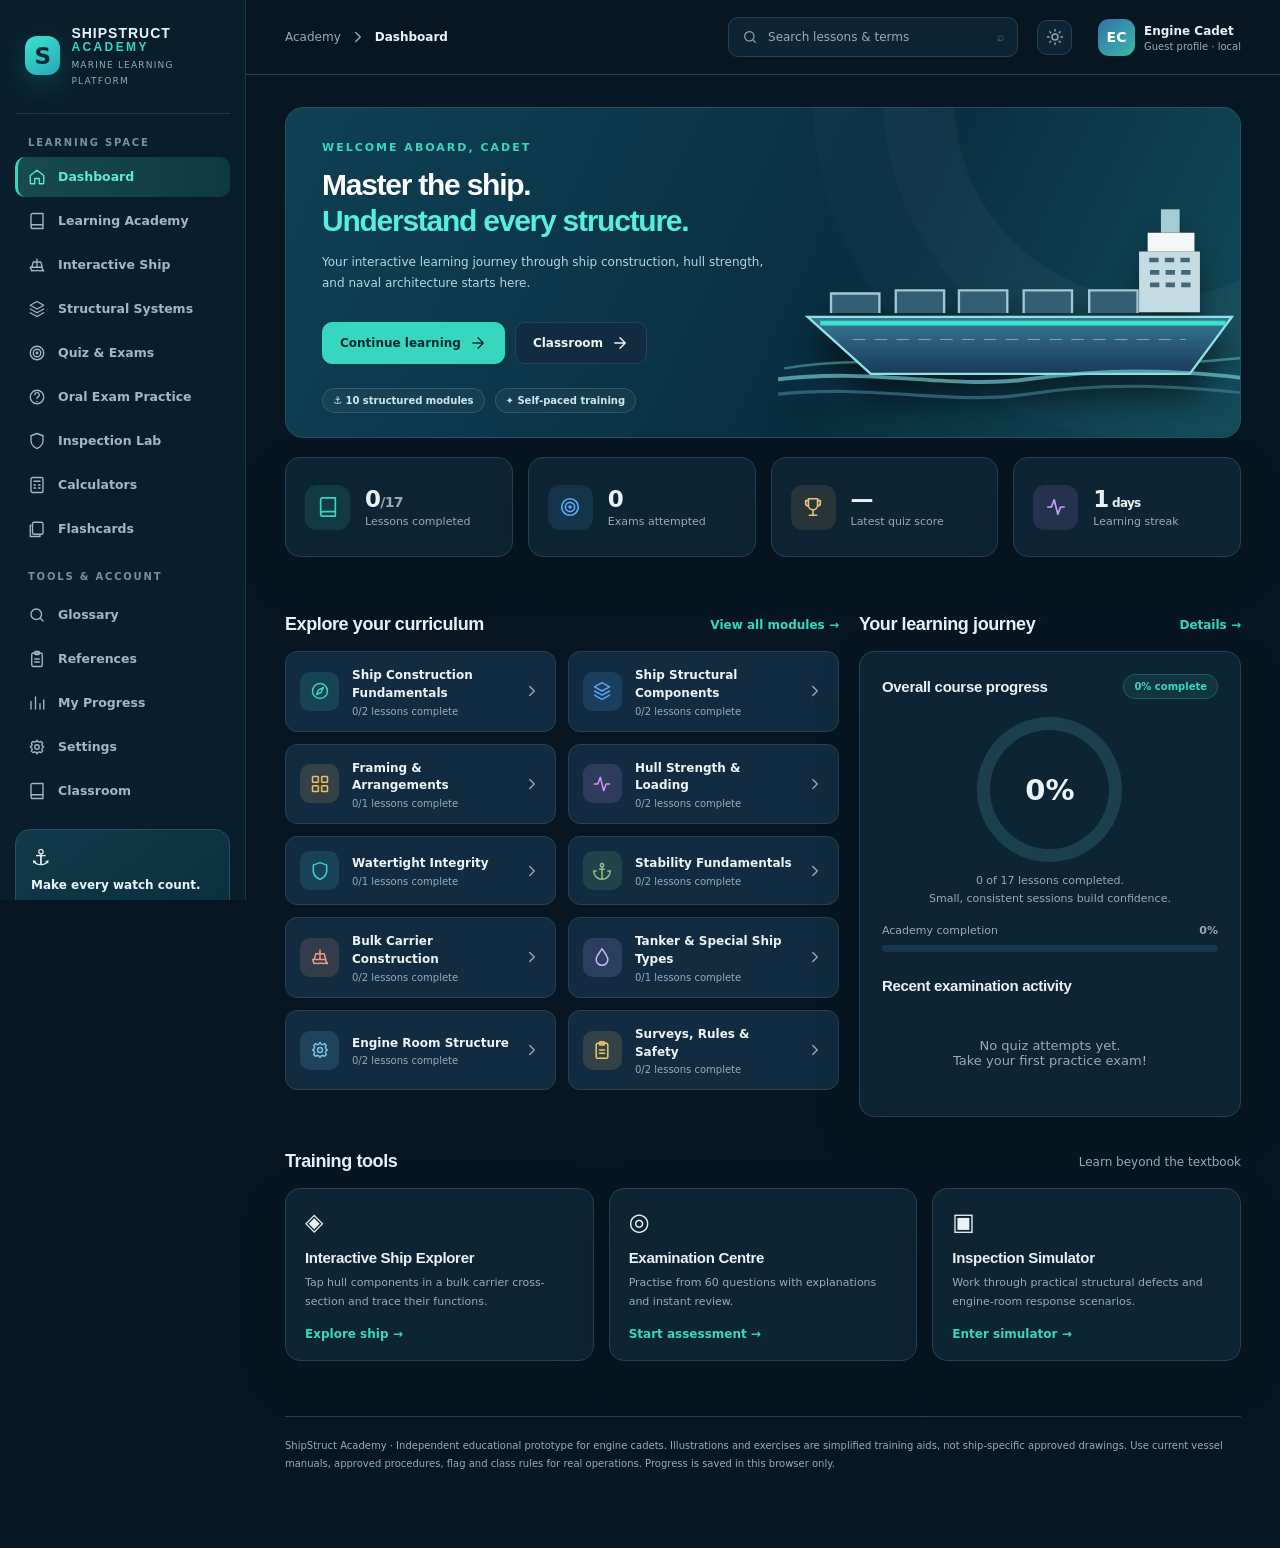
==== commit e9c85b18: "Restore original dashboard with Classroom access Restore the original ShipStruct dashboard, ship ill" ====
--- a/index.html
+++ b/index.html
@@ -1,40 +1,507 @@
-<!doctype html><html lang="en"><head><meta charset="UTF-8"><meta name="viewport" content="width=device-width,initial-scale=1,viewport-fit=cover"><meta name="theme-color" content="#071723"><title>ShipStruct Academy | Learn Ship Construction</title><meta name="description" content="Free mobile-friendly ship construction learning app for engine cadets. Learn hull structures, take quizzes, inspect ship compartments and track your progress."><meta property="og:title" content="ShipStruct Academy"><meta property="og:description" content="Interactive ship construction lessons, diagrams and quizzes for marine engineering cadets."><style>
-:root{font-family:system-ui,-apple-system,Segoe UI,sans-serif;color:#e7f5f7;background:#071723;--panel:#102c3e;--edge:#25485b;--mint:#45e0c7;--muted:#a4bbc7;--ink:#e7f5f7}
-*{box-sizing:border-box}body{margin:0;min-height:100vh}button,input,select{font:inherit}button{cursor:pointer}a{color:inherit;text-decoration:none}a:focus-visible,button:focus-visible,input:focus-visible{outline:3px solid var(--mint);outline-offset:3px}
-.top{position:sticky;top:0;background:#071e2ef5;border-bottom:1px solid var(--edge);z-index:6;display:flex;justify-content:space-between;align-items:center;gap:12px;padding:13px max(16px,calc((100vw - 1050px)/2));box-shadow:0 5px 24px #0003}.logo{font-size:16px;letter-spacing:1px;font-weight:900}.logo b{color:var(--mint)}.top small{color:var(--muted);font-size:10px}.top button{border-radius:10px;background:#183d4d;color:var(--ink);border:1px solid var(--edge);padding:9px 12px}
-main{max-width:1050px;margin:auto;padding:25px 16px 110px}.ey{font-size:11px;text-transform:uppercase;letter-spacing:2px;color:var(--mint);font-weight:800}h1{font-size:clamp(24px,5vw,35px);line-height:1.18;margin:12px 0}h2{font-size:19px;margin:0 0 12px}h3{font-size:15px;margin:0 0 9px}p{line-height:1.75}small,.muted{color:var(--muted)}.intro{font-size:14px;color:#bfd2dc;max-width:640px}.hero{background:linear-gradient(135deg,#114457,#102b44);padding:26px;border:1px solid #366076;border-radius:19px;margin-bottom:20px;position:relative;overflow:hidden}.hero:after{content:'⚓';font-size:126px;position:absolute;right:20px;bottom:-30px;opacity:.09;pointer-events:none}
-.stats{display:flex;gap:10px;flex-wrap:wrap;margin:17px 0}.chip{font-size:11px;color:#b7d1da;background:#113346;border:1px solid #2a5468;border-radius:30px;padding:7px 11px}.chip b{color:var(--mint)}.grid{display:grid;grid-template-columns:repeat(2,minmax(0,1fr));gap:13px}.card,.tile{background:var(--panel);border:1px solid var(--edge);border-radius:14px;padding:18px;box-shadow:0 6px 22px #0002}.tile{display:block;text-align:left;color:var(--ink);width:100%}.tile:active{border-color:var(--mint)}.tile h3{margin:5px 0}.tile p{font-size:12px;color:var(--muted);margin:0}.num{font-size:11px;font-weight:800;color:var(--mint);letter-spacing:1px}.section{margin:29px 0 13px}.btn{background:var(--mint);border:1px solid var(--mint);border-radius:10px;padding:11px 15px;color:#06323c;font-weight:800;font-size:13px}.btn.alt{background:#15394b;border-color:#356173;color:var(--ink)}.btn:disabled{opacity:.45}.flex{display:flex;gap:10px;flex-wrap:wrap;align-items:center}.back{display:inline-block;color:var(--mint);margin-bottom:15px;font-size:12px;font-weight:800}
-.lesson p,.lesson li{font-size:14px;line-height:1.82}.lesson ul{padding-left:22px}.lesson h2{margin-top:28px;color:#80eadb;font-size:18px}.note{padding:14px 17px;border-left:3px solid var(--mint);background:#153d4b;border-radius:8px;margin:15px 0;line-height:1.75}.score{font-size:42px;font-weight:900;color:var(--mint)}.answer{display:block;width:100%;background:#163749;border:1px solid #365668;border-radius:12px;padding:14px;color:#eaf7f7;text-align:left;font-size:13px;margin:9px 0}.answer.selected{border-color:var(--mint);background:#20525b}.answer.good{border-color:#66dbad}.answer.bad{border-color:#e59898}.result{border-radius:10px;background:#173e48;padding:15px;margin:12px 0;font-size:13px;line-height:1.7}.term{border-bottom:1px solid #2b4c5d;padding:11px 0;font-size:12px}.term strong{display:block;margin-bottom:4px;color:#fff}.tools{display:flex;gap:9px;margin:15px 0;flex-wrap:wrap}.tools input{background:#183a4b;color:#fff;border:1px solid #3e6473;padding:11px;border-radius:9px;min-width:0;max-width:100%}.tools label{font-size:12px;color:#c1d5da}.ship{width:100%;height:auto;border:1px solid #244e65;border-radius:12px;background:#092637;padding:12px}.ship [data-part]{cursor:pointer}.ship [data-part]:hover{filter:brightness(1.4)}.inspect{color:var(--muted);font-size:13px}.bar{background:#265063;height:9px;border-radius:8px;overflow:hidden;margin:12px 0}.fill{height:100%;background:var(--mint);border-radius:8px}.list{display:grid;gap:10px}.tabbar{position:fixed;bottom:0;left:0;right:0;z-index:9;background:#071c2cf8;box-shadow:0 -5px 20px #0005;border-top:1px solid var(--edge);padding:6px 8px calc(7px + env(safe-area-inset-bottom));display:grid;grid-template-columns:repeat(5,1fr);gap:4px}.tabbar a{font-size:10px;color:#a9c1cc;padding:11px 3px;text-align:center;border-radius:10px}.tabbar a.on{background:#17424c;color:var(--mint);font-weight:800}.disclaimer{color:#8ca5b1;font-size:11px;line-height:1.65;margin-top:35px}.sr{position:absolute;left:-9999px}
-@media(min-width:850px){.grid{grid-template-columns:repeat(3,1fr)}.hero{padding:38px}.tabbar{max-width:800px;margin:auto;border:1px solid var(--edge);bottom:12px;border-radius:15px}}
-@media(max-width:520px){.grid{grid-template-columns:1fr}.top small{display:none}.hero{padding:21px}.card,.tile{padding:15px}}
-</style></head><body><header class="top"><a href="#home" class="logo">⚓ SHIPSTRUCT <b>ACADEMY</b><small> · QUICK START</small></a><div class="flex"><a class="btn alt" href="classroom.html" style="font-size:12px;padding:9px 12px">🎓 Classroom</a><button onclick="location.hash='#glossary'">⌕ Glossary</button></div></header><main id="app"><section class="hero"><span class="ey">SHIPSTRUCT ACADEMY</span><h1>Study ship construction</h1><p class="intro">Your lessons are ready. Select a module to begin.</p><a class="btn" href="#module/1">Start studying →</a></section></main><nav class="tabbar" aria-label="Quick navigation"><a href="#home">⌂ Home</a><a href="#module/1">▤ Lessons</a><a href="#explorer">⚓ Explorer</a><a href="#quiz">◎ Quiz</a><a href="#inspections">♧ Inspect</a></nav><script type="application/json" id="content">{"modules":[{"id":1,"title":"Ship Construction Fundamentals","subtitle":"Dimensions, displacement, materials","icon":"compass","color":"#3fd2be"},{"id":2,"title":"Ship Structural Components","subtitle":"Hull, keel, double bottom, bulkheads","icon":"layers","color":"#58a6f3"},{"id":3,"title":"Framing & Arrangements","subtitle":"Longitudinal and transverse framing","icon":"grid","color":"#f1b967"},{"id":4,"title":"Hull Strength & Loading","subtitle":"Hogging, sagging, shear and stress","icon":"activity","color":"#d398f8"},{"id":5,"title":"Watertight Integrity","subtitle":"Subdivision, hatch covers and doors","icon":"shield","color":"#48cad6"},{"id":6,"title":"Stability Fundamentals","subtitle":"G, B, M and free surface","icon":"anchor","color":"#92bd85"},{"id":7,"title":"Bulk Carrier Construction","subtitle":"Topside, hopper and cargo hold structure","icon":"ship","color":"#ed9d86"},{"id":8,"title":"Tanker & Special Ship Types","subtitle":"Double hulls and cargo arrangements","icon":"droplet","color":"#c4b4fc"},{"id":9,"title":"Engine Room Structure","subtitle":"Foundations, sea chests, shafting","icon":"settings","color":"#75c7e8"},{"id":10,"title":"Surveys, Rules & Safety","subtitle":"Corrosion, classification and IMO","icon":"clipboard","color":"#f0c66c"}],"lessons":[{"id":"principal-dimensions","module":1,"title":"Principal Dimensions of a Ship","minutes":12,"objectives":["Differentiate LOA, LBP, breadth, moulded depth and draught","Explain why correct reference points matter"],"overview":"A ship is described using a small set of reference dimensions. Length overall (LOA) is its maximum overall length; length between perpendiculars (LBP) is a design reference length, commonly measured between the aft and forward perpendiculars. Breadth is measured across the hull, while depth is a vertical structural dimension and draught is the vertical distance from a reference baseline to the waterline.","details":["Moulded dimensions are generally measured to the inside surface of shell plating at specified locations. Exact definitions depend on the naval architecture convention being used. Do not interchange extreme breadth with moulded breadth when computing coefficients.","Freeboard is the vertical distance from the assigned load-line deck reference to the relevant load line, measured according to the applicable Load Lines rules. It is not the same thing as moulded depth minus draught in every real arrangement.","In loading calculations, dimensions must be consistent with the vessel hydrostatic particulars. A small error in draught or water density can make a large difference to estimated displacement."],"principle":"Length and breadth influence resistance, seakeeping and available cargo space; depth and draught influence buoyancy and loading limits.","aboard":"On a bulk carrier the engine cadet may see draught marks forward, midships and aft. Officers use corrected draughts with approved hydrostatic tables—not a casual tape-measure estimate—to assess loading.","defects":"Misreading draught marks, mixing units, or confusing LOA with LBP causes errors in voyage and hydrostatic estimates.","inspection":"Use the vessel general arrangement, capacity plan, loading manual and hydrostatic tables; check which definitions and units are stated.","terms":["LOA","LBP","Moulded breadth","Moulded depth","Draught","Freeboard"],"summary":"Dimensions are defined relative to agreed reference lines. Always confirm which length, breadth and draught a calculation requires."},{"id":"displacement-tonnage","module":1,"title":"Displacement, Deadweight & Tonnage","minutes":11,"objectives":["Distinguish mass displacement from deadweight","Separate cargo capacity from tonnage measurements"],"overview":"Displacement is the mass of water displaced by the immersed hull; for a floating ship it equals the ship’s total mass. Deadweight (DWT) is the difference between loaded displacement and lightship displacement, representing carrying capacity for cargo, fuel, water, stores and other variable loads.","details":["Gross tonnage (GT) and net tonnage (NT) are dimensionless regulatory measures derived from the volumes of enclosed spaces, not masses in tonnes. A ship with 45,000 GT does not necessarily displace 45,000 tonnes.","Lightship displacement includes the completed vessel with permanently fitted equipment but without consumables, variable loads or cargo as defined by the applicable lightship condition.","Seawater and freshwater have different densities. The same immersed volume corresponds to different displaced masses, so draft changes when moving between different water densities for the same ship mass."],"principle":"Archimedes’ principle: an afloat ship displaces water whose weight balances the vessel’s weight.","aboard":"Ballast loading, bunkering and cargo operations alter displacement. Engine-room tanks contribute to the variable load and must be reflected correctly in ship records.","defects":"Confusing deadweight with cargo-only capacity or GT with displacement leads to incorrect explanations and capacity assumptions.","inspection":"Read the loading booklet, stability information and tank sounding tables. Reconcile transfer records with the vessel’s approved loading information.","terms":["Displacement","Lightship","Deadweight","GT","NT","Density"],"summary":"Displacement is a mass/weight concept; deadweight is carrying capacity; GT and NT are dimensionless volume-based measures."},{"id":"keel-double-bottom","module":2,"title":"Keel, Centre Girder & Double Bottom","minutes":15,"objectives":["Identify the outer bottom, inner bottom, floors and centre girder","Explain the double bottom’s strength and protective roles"],"overview":"The double bottom is a structural space between outer bottom shell plating and the inner bottom (tank top). Floors and girders connect these plates into a strong cellular structure, resisting local pressure and transmitting hull loads.","details":["The centre girder is a longitudinal structural member near the centreline; side girders support the inner bottom away from the centreline. Transverse floors support the panels and help distribute loads into longitudinal members.","The keel is traditionally the principal bottom centreline structural element; on modern welded ships the exact form differs from historical bar-keel construction. The structural keel should not be confused with the entire centre girder.","Double bottom spaces often form ballast, fuel or other tanks depending on ship design. Their tank boundaries, air pipes, sounding arrangements and manholes must be kept intact and maintained."],"principle":"A cellular bottom provides plate support and distributes loads while offering separation between the sea and inner bottom spaces.","aboard":"On a bulk carrier, heavy cargo loads act on the tank top while external hydrostatic pressure acts on the shell. Both are transmitted through floors, girders and shell stiffeners.","defects":"Pitting, coating breakdown, damaged brackets, distorted floors, cracked weld toes and corrosion in poorly ventilated spaces are common inspection concerns.","inspection":"Never enter double-bottom spaces without approved enclosed-space procedures. Review tank access plans and report wastage, deformation and suspicious leaks.","terms":["Keel","Centre girder","Side girder","Floor","Tank top","Outer bottom"],"summary":"Think of the double bottom as interconnected plates, longitudinal girders and transverse floors—not simply an empty protective void."},{"id":"shell-bulkheads","module":2,"title":"Shell Plating, Frames & Bulkheads","minutes":14,"objectives":["Describe how shell plating is supported","Distinguish transverse and longitudinal bulkheads"],"overview":"Shell plating forms the watertight outer skin. Frames and stiffeners prevent unsupported plates from deforming excessively under sea pressure and transfer local loads to the broader hull structure. Bulkheads divide the vessel into compartments and may carry significant structural loads.","details":["Transverse bulkheads extend across the ship, assisting subdivision and transverse stiffness. Longitudinal bulkheads run fore-and-aft and can help resist longitudinal and transverse loads depending on arrangement.","Watertight bulkheads form part of the ship’s subdivision. Penetrations must preserve the required integrity using approved fittings and arrangements. Not every bulkhead is watertight.","Brackets, webs, stringers and stiffeners connect local plate panels with larger supporting members; transitions and cut-outs require careful structural detailing because stresses concentrate there."],"principle":"Load travels from a plate panel into its stiffeners, then into primary supporting members and the overall hull girder.","aboard":"In a machinery space, bulkheads can separate engine room from tanks or steering gear spaces. A pipe passing through a watertight boundary requires suitable approved penetration details.","defects":"Fractures around openings, buckled plating, fractured brackets and local corrosion around weld connections reduce structural integrity.","inspection":"Inspect for distortion, fractures, coating failures and leakage marks. Record location precisely with frame numbers and height reference when reporting.","terms":["Shell plating","Frame","Stiffener","Bulkhead","Bracket","Stringer"],"summary":"Shell is the boundary; stiffeners support plates; bulkheads divide spaces and help the hull resist loads."},{"id":"framing-arrangements","module":3,"title":"Transverse vs Longitudinal Framing","minutes":15,"objectives":["Compare transverse and longitudinal framing","Explain combined framing used on large merchant vessels"],"overview":"Transverse framing uses closely spaced athwartship frames as major recurring supports. Longitudinal framing places closely spaced fore-and-aft stiffeners with deeper transverse web frames at wider intervals. Real vessels often combine systems in different areas.","details":["Longitudinal stiffeners increase the effectiveness of deck and bottom plating in resisting global hull girder longitudinal bending. Transverse frames provide good support for side shell and local loads.","A tanker may use extensive longitudinal framing in tanks; a bulk carrier may combine longitudinally stiffened decks and bottom with transverse arrangements in cargo hold sides, depending on the design and applicable rules.","Primary members such as deep webs and girders collect loads from ordinary stiffeners. Spacing and scantlings are selected by structural design; they are not interchangeable without an assessment."],"principle":"Longitudinal members contribute to sectional area resisting hull-girder bending; transverse members support transverse and localized forces.","aboard":"In the hold, identify whether a vertical member is an ordinary frame or deep web frame. Inspect connections rather than assuming every stiffener is equally loaded.","defects":"Cracking at terminations and bracket toes, buckling between supports, and fractured connections can interrupt load paths.","inspection":"Examine connection continuity, local distortion, erosion and corrosion in way of supports and cut-outs.","terms":["Transverse frame","Longitudinal stiffener","Web frame","Girder","Scantling"],"summary":"Framing direction is a structural design choice; most modern merchant ships use a mixture tailored to hull stresses."},{"id":"hull-bending","module":4,"title":"Hogging, Sagging & Hull-Girder Stress","minutes":16,"objectives":["Explain hogging and sagging using buoyancy and weight","Relate bending to deck and bottom stresses"],"overview":"Along a ship, weight and buoyancy are not uniformly distributed. Their imbalance produces shear force and bending moment. The entire hull behaves approximately like a beam, called the hull girder.","details":["Hogging is a condition in which the hull bends with its midship region relatively higher than the ends. In positive hogging, the deck tends to be in tension and the bottom in compression.","Sagging is the opposite curvature: the middle is relatively lower than the ends; the deck tends toward compression and the bottom toward tension. Still-water cargo distribution and wave-induced buoyancy can both influence the bending state.","For a simplified section, bending stress is proportional to M·y/I. Real hull behavior involves fatigue, corrosion, torsion, panel buckling and dynamic loads, so simple beam equations are teaching models, not survey acceptance criteria."],"principle":"Net distributed load = weight per length − buoyancy per length (under a chosen sign convention). Integrating load gives shear; integrating shear gives bending moment.","aboard":"Loading computer limits on a bulk carrier help the officer manage still-water shear and bending. Machinery officers should understand why tank transfers must be coordinated.","defects":"Loss of effective section by corrosion, local buckling in compressed regions, and cracking at high-stress discontinuities are concerns.","inspection":"Use approved loading guidance. Report visible deck/shell deformation or abnormal structural cracking; do not independently approve loading arrangements.","terms":["Hull girder","Hogging","Sagging","Shear force","Bending moment","Section modulus"],"summary":"Uneven buoyancy and weights bend the ship. Hogging and sagging reverse which extreme fibres are in tension and compression."},{"id":"local-loads","module":4,"title":"Panting, Pounding, Racking & Fatigue","minutes":13,"objectives":["Identify major local and cyclic hull loads","Explain why repeated small loads can matter"],"overview":"Besides global bending, ships experience local and repeated loads. Panting is cyclic in-and-out movement of plating, often near the bow due to changing water pressures. Pounding or slamming occurs when hull sections impact water after emerging or encountering severe seas.","details":["Racking is distortion of the transverse cross-section, especially important for ships with large deck openings. Torsion twists the hull about its length. Supporting structure is arranged to carry these effects.","Fatigue damage develops from repeated stress cycles, with cracks commonly initiating at weld toes, brackets, notches or sharp transitions. A load below the one-time failure strength may still produce fatigue damage over many cycles.","Corrosion worsens fatigue resistance and reduces effective thickness, making coating maintenance and inspection important. Slamming can create short-duration high local pressure."],"principle":"Where load changes rapidly or reverses direction, local structural details can govern durability even when average global stress is modest.","aboard":"Engine room foundations also experience cyclic loading from vibration and ship motion. Keep an eye on loose equipment supports and reported cracks.","defects":"Cracked welds, local shell dents, fatigued brackets, buckling and coating damage can reveal repeated or unexpected loading.","inspection":"Report cracks with photographs, precise location and approximate extent; arrange assessment by responsible officers and surveyors.","terms":["Panting","Pounding","Racking","Torsion","Fatigue"],"summary":"Global bending is only one part of hull loading; local impacts and repeated stress cycles require sound detailing and inspection."},{"id":"watertight","module":5,"title":"Watertight Boundaries & Hatch Covers","minutes":15,"objectives":["Explain the distinction between watertight and weathertight","Recognize why closures and penetrations matter"],"overview":"Watertight means preventing passage of water in a specified condition and pressure regime; weathertight generally refers to excluding water under the specified sea and weather conditions. These properties are not interchangeable.","details":["Hatch covers protect cargo spaces from weather ingress; their cleats, seals, compression bars, drains and closing mechanisms must be properly maintained. A closure can look shut while sealing poorly.","Watertight doors, bulkhead penetrations, manhole covers and pipe/cable arrangements may form part of subdivision. Modifications can compromise integrity if not approved.","Freeing ports and drainage arrangements remove water shipped onto exposed decks. Blocked drainage increases the chance of water retention and additional loading."],"principle":"Maintaining a boundary prevents progressive flooding and limits damage consequences.","aboard":"Before sailing, closure checks are coordinated under ship procedures. An engine cadet might monitor watertight engine-room access or bilge ingress alarms.","defects":"Worn rubber packing, damaged coamings, corrosion under sealing seats and unsecured access covers contribute to leaks.","inspection":"Inspect seals, landing surfaces, drain channels and closing mechanisms under authorized procedures. Never bypass required closure arrangements.","terms":["Watertight","Weathertight","Hatch coaming","Compression bar","Gasket","Freeing port"],"summary":"Understand what a boundary is designed to keep out and ensure closures are maintained and secured as required."},{"id":"stability-centres","module":6,"title":"Buoyancy, G, B, M & GM","minutes":15,"objectives":["Identify the centre of gravity and buoyancy","Interpret an initial metacentric height conceptually"],"overview":"The centre of gravity (G) is the effective point through which the ship weight acts; the centre of buoyancy (B) is the centroid of the displaced underwater volume. The metacentre (M) is a geometric reference used for small-angle initial stability.","details":["For an upright ship at small heel, transverse metacentric height GM = KM − KG. A positive initial GM usually indicates an initial righting tendency; a negative one suggests initial instability for the simple intact condition.","GM alone does not describe the entire righting-arm curve, range of positive stability or damage survivability. Approved stability criteria examine more than one value.","Adding a high weight generally raises KG and reduces GM; adding low ballast can lower KG but also brings free-surface and structural/load implications."],"principle":"The righting moment is approximately Δ·GZ, where Δ is displacement weight and GZ is the righting arm at the relevant heel.","aboard":"Engineers report significant tank transfers; slack tank free surfaces and the impact on the stability condition must be considered by authorized officers.","defects":"Incorrect tank soundings or neglecting free-surface correction can overstate available stability.","inspection":"Use an approved stability instrument and stability booklet. Educational examples are not substitutes for voyage calculations.","terms":["Centre of gravity","Centre of buoyancy","Metacentre","GM","GZ","KG","KM"],"summary":"G and B are physical force reference points; M supports initial stability analysis. Positive initial GM is not the whole safety picture."},{"id":"free-surface","module":6,"title":"Free Surface Effect & Ballast Transfers","minutes":12,"objectives":["Explain why a slack tank reduces stability","Distinguish free surface from added weight"],"overview":"When a partly filled tank is able to develop a moving free liquid surface, the liquid can shift toward the low side as the vessel heels. This increases the effective heeling effect and reduces initial stability.","details":["Free-surface correction depends strongly on tank geometry, particularly transverse breadth, as well as liquid density and ship displacement. A wide slack tank can have a large impact.","Two extremes—completely full and effectively empty tanks—do not develop the same free surface as an intermediate slack tank, although other operational issues remain.","Cross-connected tanks, ballast transfers and tank division arrangements can change the effective free surface. Never assume that adding seawater ballast improves stability in every intermediate stage."],"principle":"Free-surface effects act as a virtual rise in G in the small-angle stability model; they do not literally mean solid weight moved upward.","aboard":"When transferring ballast between double-bottom or wing tanks, engineers monitor level, pump alignment and communication with deck officers.","defects":"Unplanned open crossovers, misread levels and slack tanks can produce unexpected free-surface consequences.","inspection":"Follow approved ballast procedures and stability loading computer instructions; report discrepancies and suspected leakage.","terms":["Free surface","Slack tank","Virtual rise of G","Tank moment of inertia"],"summary":"It is the ability of liquid to shift across a free surface—not simply the presence of liquid—that reduces initial stability."},{"id":"bulk-carrier-holds","module":7,"title":"Bulk Carrier Cargo Hold Anatomy","minutes":16,"objectives":["Identify topside and hopper tanks","Explain how cargo and ballast loads travel into the hull"],"overview":"A typical bulk carrier hold has a large central cargo space, sloping upper wing/topside tank boundaries near the deck, hopper side tanks at the lower sides, transverse bulkheads and a double bottom below the tank top.","details":["Topside tanks are upper wing spaces commonly used for ballast and structural arrangement; hopper tanks form sloping lower side boundaries helping cargo flow and providing ballast or void space depending on design.","Cargo weight is carried by the tank top and adjacent structural supports. Heavy concentrated cargo and grab impact can damage the tank top if operational limits are disregarded.","Transverse corrugated or stiffened bulkheads separate cargo holds. Connections and stools transfer loads into the deck, side and bottom structures."],"principle":"Structural geometry supports both cargo handling and load transfer; sloping sides can reduce cargo trapping while forming stiff wing structures.","aboard":"Inspect cargo hold coating and lower stool areas when safe and authorized. Engine cadets should understand ballast piping associated with wing and double-bottom spaces.","defects":"Corrosion in hold frames, damage from cargo gear, cracking at bracket toes and water leakage around hatch closures require attention.","inspection":"Check cargo hold condition reports, coating damage, drainage, and approved close-up inspection requirements.","terms":["Topside tank","Hopper tank","Tank top","Cargo hold","Transverse bulkhead","Stool"],"summary":"Bulker upper and lower wing structures support the hull and shape the cargo hold; ballast and cargo load paths meet at reinforced connections."},{"id":"cargo-tank-load","module":7,"title":"Tank Top Loading & Corrosion Hotspots","minutes":12,"objectives":["Recognize concentrated loading risks","Identify corrosion-prone structural details"],"overview":"The inner bottom or tank top is a working cargo surface. Its plate thickness, supporting floors, girders and stiffeners are designed for specified loads and cannot safely be judged by appearance alone.","details":["Cargo density and loading pattern matter. Heavy cargo near local support members creates different effects than the same mass uniformly distributed across a hold.","Coating breakdown, trapped moisture and deposits encourage corrosion. Small isolated pits and widespread general wastage have different assessment needs; both require measurement against approved limits.","Bracket toes, welds and connections near hopper ends can be fatigue-sensitive. Unauthorized welding or straightening is unacceptable for safety-critical structure."],"principle":"Structural resistance depends on plate span, support stiffness, material condition and the manner in which load is applied.","aboard":"Engineers may find water or ballast leakage linked to tank boundary defects. Report and document, rather than assuming a leak is harmless.","defects":"Pitting, grooving, accelerated corrosion, dents, buckling and cracking compromise protective strength.","inspection":"Use good lighting and authorized inspection access; never enter holds or tanks with an unapproved entry arrangement.","terms":["Tank top","Concentrated load","Pitting","Grooving","Wastage","Fatigue hotspot"],"summary":"Cargo loading must respect approved limits and structural condition; loss of material or plate support reduces margin."},{"id":"tanker-double-hull","module":8,"title":"Double-Hull Tankers & Cofferdams","minutes":14,"objectives":["Explain double-hull tanker geometry","Recognize the purpose of cofferdams and cargo boundaries"],"overview":"Double-hull tankers have an outer hull separated from the cargo tank boundary by wing and bottom spaces. This arrangement is intended to provide an additional layer between cargo and the sea in specified damage circumstances.","details":["Longitudinal bulkheads and tank subdivision influence structural support, sloshing loads and cargo/ballast operations. Double-hull spaces may be ballast tanks or voids depending on arrangement.","A cofferdam is a separation space between certain tanks or spaces where segregation is needed. It must not be assumed safe for entry simply because it is nominally empty.","Tanker cargo spaces and associated systems introduce hazardous atmospheres and strict entry, cleaning, electrical and hot-work controls. Ship-specific arrangements govern all work."],"principle":"Tank boundaries form both protective barriers and load-carrying elements; damage to a member can affect integrity beyond the immediately visible space.","aboard":"Engine-room personnel should understand the location of fuel and ballast boundaries and avoid unintended connections across segregated systems.","defects":"Corrosion, coating disbondment, leakage between spaces and cracked connection brackets are important concerns.","inspection":"Observe atmosphere testing, permit-to-work and tanker-specific procedures; consult approved general arrangement and tank plans.","terms":["Double hull","Cofferdam","Wing tank","Longitudinal bulkhead","Segregation"],"summary":"Tank boundaries provide structural and containment functions. Always verify actual arrangements from ship drawings."},{"id":"engine-foundations","module":9,"title":"Main Engine Foundations & Chocks","minutes":16,"objectives":["Trace main engine load transfer to the hull","Explain foundation seating, chocks and holding-down bolts"],"overview":"A large marine diesel engine is seated on an engineered supporting structure built into the engine-room double bottom. Bedplate loads pass through chocks or seating arrangements and foundation structure into girders, floors and the rest of the hull.","details":["Holding-down bolts and fitted bolts restrain the engine as intended by the machinery design; chocks provide controlled support and alignment. Different installations use steel or approved resin chocks.","The thrust bearing transmits propeller thrust into hull structure through the shafting foundation arrangement, either integrated with the engine or a separate thrust block.","Engine alignment can be affected by hull deflection, temperature, foundation condition and improper bolt tension. Maintenance follows maker procedures and ship alignment records."],"principle":"Foundations must sustain static weight, alternating machinery forces, torque reactions and thrust-related loads without losing alignment.","aboard":"A Fourth Engineer may assist with foundation inspections, holding-down bolt checks and recording unusual vibration or fretting around machinery seatings.","defects":"Loose bolts, cracked chocks, fretting, foundation weld cracks and abnormal vibration are warning signs requiring engineering assessment.","inspection":"Visual checks and specified tension/alignment checks should be planned under responsible engineers and manufacturer guidance.","terms":["Bedplate","Foundation girder","Chock","Holding-down bolt","Fretting","Thrust block"],"summary":"An engine foundation is part of the hull load path, not simply a concrete-like pedestal beneath the engine."},{"id":"sea-chests-bilge","module":9,"title":"Sea Chests, Bilge Wells & Stern Structure","minutes":14,"objectives":["Understand why sea connections need careful structural integration","Locate bilge and stern-area construction features"],"overview":"Sea chests are recessed hull structures housing seawater intake openings, grating and associated valves/strainers. Bilge wells are low points where water can collect for controlled removal through the relevant bilge system.","details":["Sea inlet openings interrupt the shell and require appropriate reinforcement and valve arrangements. Ice, fouling and marine growth can impair seawater flow.","Stern tube and shaft support arrangements transfer shaft loads and maintain hull boundary integrity. They are integrated with stern frames and adjacent structure.","Bilge wells are designed with access, drainage and filtering arrangements appropriate to machinery spaces. Bilge systems have pollution-prevention controls; discharges must follow approved requirements."],"principle":"Openings and penetrations must preserve structural support and watertight integrity while allowing machinery services.","aboard":"Engine cadets should trace sea chest suction routes, identify bilge wells, and understand alarms and safe isolation of sea connections.","defects":"Localized leakage, wasted inlet grating attachments, blocked strainers and cracked penetrations may indicate safety or machinery risks.","inspection":"Follow valve identification, isolation and permit procedures. Do not work on sea-connected piping without confirmed safe isolation.","terms":["Sea chest","Grating","Bilge well","Stern tube","Shell penetration"],"summary":"Engine-room construction connects ship structure directly with cooling, bilge and propulsion systems."},{"id":"survey-corrosion","module":10,"title":"Structural Surveys, Corrosion & Repairs","minutes":16,"objectives":["Distinguish general wastage, pitting and grooving","Understand the roles of surveyors, ship staff and approved procedures"],"overview":"Ships are inspected under applicable statutory, class and owner programs. Corrosion, cracks, deformation and coating condition are assessed using visual examinations and, where required, thickness measurements and specialist methods.","details":["General corrosion reduces average plate thickness; pitting creates local metal loss; grooving concentrates loss along narrow areas such as joints. Accurate measurements and approved criteria determine severity.","Classification surveyors assess compliance with class rules. Statutory surveys relate to flag-state obligations and internationally adopted conventions. Some activities are delegated to recognized organizations.","Structural repairs need approved specifications, material grades, welding procedures, work permits and verification. Simply welding over a crack or installing an ad hoc doubler may be unsafe or unacceptable."],"principle":"Structural integrity depends on adequate residual thickness, sound joints, suitable materials and proper load paths.","aboard":"An engine cadet reporting a crack at an engine foundation should give precise location, size estimate, conditions and observations to the responsible engineer.","defects":"Undetected corrosion, recurring cracks and unapproved modifications can reduce load-carrying capacity or compromise boundaries.","inspection":"Participate only in approved inspections. Enclosed-space entry, work at height, gas testing and permits require full compliance.","terms":["Thickness measurement","Pitting","Grooving","Survey","Classification","Repair specification"],"summary":"Identify, document, escalate and verify—never treat an observed structural defect as something to conceal or patch casually."},{"id":"solas-load-lines","module":10,"title":"SOLAS, Load Lines & Structural Rules","minutes":14,"objectives":["Differentiate IMO conventions from classification rules","Know which official references to consult"],"overview":"SOLAS Chapter II-1 addresses ship construction, subdivision and stability, machinery and electrical installations. The International Convention on Load Lines establishes a framework for freeboard and other associated safety requirements. Class rules provide detailed structural standards applicable to the vessel.","details":["IMO conventions are adopted internationally and implemented by flag Administrations; exact applicable requirements depend on ship type, age, dimensions, exemptions, amendments and flag requirements.","The IACS Common Structural Rules (CSR) cover the design and structural requirements of applicable bulk carriers and oil tankers. Approval and survey details must be taken from the relevant classification society.","Load line marks indicate authorized seasonal and regional loading limits in the applicable regime. Hatchways, doors and other fittings contribute to load-line conditions of assignment."],"principle":"International rules establish mandatory safety frameworks; class technical rules implement detailed ship construction requirements for classed ships.","aboard":"A junior engineer should know where the ship’s class certificates, load line certificate, drawings and approved operating manuals can be found.","defects":"Assuming a single numerical rule applies to all ships, or using an outdated excerpt without amendment checks, is a compliance risk.","inspection":"Use current official IMO, flag-state and relevant class publications and the vessel’s certificate particulars. This app contains no class-approved scantling criteria.","terms":["SOLAS","Load Lines","IACS","CSR","Flag State","Classification society"],"summary":"Use conventions for the international framework and current ship-specific flag and class documents for exact compliance decisions."}],"questions":[{"module":1,"q":"Which dimension measures a ship from its extreme forward end to its extreme aft end?","options":["Length overall (LOA)","Moulded breadth","Length between perpendiculars","Moulded depth"],"answer":0,"why":"LOA measures the overall extreme length; LBP uses defined perpendicular reference positions."},{"module":1,"q":"What is deadweight tonnage (DWT)?","options":["Lightship displacement only","Loaded displacement minus lightship displacement","Gross tonnage minus net tonnage","Cargo mass only"],"answer":1,"why":"DWT includes cargo and other variable load such as fuel, ballast and stores."},{"module":1,"q":"Gross tonnage (GT) is fundamentally a measure related to:","options":["Mass of cargo","Immersed volume of the hull","Volume of enclosed spaces","Propulsion power"],"answer":2,"why":"GT is a dimensionless regulatory measure derived from enclosed volume."},{"module":1,"q":"For a floating ship, its mass is equal to the:","options":["Mass of water displaced","Deadweight only","Gross tonnage","Weight of ballast only"],"answer":0,"why":"By Archimedes’ principle, the ship displaces water whose mass equals its mass."},{"module":1,"q":"Which dimension is vertical from the reference baseline to the waterline?","options":["Freeboard","Draught","Breadth","Depth to uppermost superstructure"],"answer":1,"why":"Draught refers to vertical immersion measured relative to the stated baseline."},{"module":1,"q":"A ship moves from salt water into fresh water without changing its weight. It generally:","options":["Rises higher","Keeps exactly the same draught","Sinks deeper","Loses deadweight capacity automatically"],"answer":2,"why":"Lower-density fresh water needs a larger displaced volume to support the same ship weight."},{"module":2,"q":"What is the tank top in many cargo ships?","options":["Outer bottom plating","Inner bottom plating","Upper deck plating","Collision bulkhead"],"answer":1,"why":"Tank top is another term for inner bottom plating, often the hold floor."},{"module":2,"q":"The centre girder generally runs:","options":["Transversely across cargo holds","Around the hatch opening","Longitudinally near the centreline","Only vertically through tanks"],"answer":2,"why":"The centre girder is a principal fore-and-aft bottom structural support."},{"module":2,"q":"What does a transverse floor primarily do in the double bottom?","options":["Provide deck drainage","Support inner/outer bottom and transfer loads across the bottom","Provide a hatch opening","Replace all longitudinal girders"],"answer":1,"why":"Floors link the bottom structure transversely and support its plating."},{"module":2,"q":"Shell plating is directly exposed to:","options":["Only cargo pressure","Sea pressure and external environment","Only machinery thrust","Only hatch-cover compression"],"answer":1,"why":"The shell is the external hull skin resisting seawater loading."},{"module":2,"q":"A collision bulkhead is primarily associated with:","options":["Protecting against bow-region flooding","Separating accommodation decks","Supporting the propeller shaft only","Preventing fuel ignition"],"answer":0,"why":"The forward collision bulkhead is a watertight subdivision intended to limit progressive flooding after bow damage."},{"module":2,"q":"Which detail often connects a stiffener to a larger member?","options":["Bilge strake","Bracket","Plimsoll mark","Sounding tape"],"answer":1,"why":"Brackets reinforce joints and provide a structural load path at connections."},{"module":3,"q":"Longitudinal framing uses closely spaced members that run:","options":["Port-to-starboard","Vertically only","Fore-and-aft","Diagonally only"],"answer":2,"why":"Longitudinal stiffeners run along the ship and help reinforce decks and bottom against hull bending."},{"module":3,"q":"Which is usually a deeper primary transverse support?","options":["Web frame","Painting stripe","Drain channel","Rudder stock"],"answer":0,"why":"Web frames are deep primary supports collecting loads from ordinary stiffeners."},{"module":3,"q":"Why combine transverse and longitudinal framing?","options":["To avoid all brackets","To suit different structural loads in different hull regions","To eliminate corrosion","To remove the need for bulkheads"],"answer":1,"why":"Structural arrangements are tailored to global and local loads rather than using one framing direction everywhere."},{"module":3,"q":"In hull structures, scantlings refer to:","options":["Crew complement","Member dimensions and thicknesses","Watertight doors only","Draft markings"],"answer":1,"why":"Scantlings are the specified sizes of structural elements."},{"module":3,"q":"Plate loads normally pass first to:","options":["Its stiffeners or direct supports","The bridge telegraph","The propeller","The accommodation ladder"],"answer":0,"why":"Stiffeners and plate supports collect local loads and convey them to primary structure."},{"module":3,"q":"A cracked bracket toe is concerning because it may:","options":["Reduce local connection effectiveness","Improve load distribution","Increase plate thickness","Stop all hull bending"],"answer":0,"why":"A crack at a critical connection can reduce effective load transfer and propagate."},{"module":4,"q":"In a hogging hull-girder condition, the deck is generally in:","options":["Tension","Compression","No stress","Pure hydrostatic pressure only"],"answer":0,"why":"Under a simple hogging beam model, the upper fibres are in tension and the bottom in compression."},{"module":4,"q":"In a sagging hull-girder condition, the bottom is generally in:","options":["Compression","Tension","No stress","Torsion only"],"answer":1,"why":"Sagging bends the middle downward and puts the lower hull-girder fibres into tension."},{"module":4,"q":"Why do hulls experience longitudinal bending?","options":["Only because propeller thrust rises","Weight and buoyancy vary along their length","Only because of engine vibration","Because the keel has no strength"],"answer":1,"why":"Different weight and buoyancy distributions create net loads, shear and bending moment."},{"module":4,"q":"What is panting?","options":["Cyclic shell flexing due to varying sea pressure","Propeller cavitation","A permanent hatch-coaming bend","Pure ship yaw"],"answer":0,"why":"Panting is repeated in-and-out movement of plating, especially near the bow."},{"module":4,"q":"Fatigue cracks are most closely associated with:","options":["Repeated stress cycles","Single cargo weighing only","A thicker coat of paint","Low ship speed alone"],"answer":0,"why":"Cyclic stresses can initiate and grow cracks, often around welds and geometric discontinuities."},{"module":4,"q":"Racking is best described as:","options":["Cross-section distortion","Hull rusting","Flooding from the bilge","Thrust transmission through a shaft"],"answer":0,"why":"Racking distorts the transverse section under lateral forces and motion."},{"module":5,"q":"Which statement is most accurate?","options":["Weathertight always means watertight under any pressure","Watertight and weathertight are distinct specified protections","Only hatch covers can be weathertight","Sealing has no effect on flooding"],"answer":1,"why":"The two terms refer to different required water-exclusion conditions."},{"module":5,"q":"Why is a damaged hatch-cover gasket important?","options":["It can compromise the intended weather seal","It changes propeller pitch","It reduces engine compression","It alters the assigned flag state"],"answer":0,"why":"Damaged seals may permit ingress even when a cover is closed."},{"module":5,"q":"A pipe passing through a watertight bulkhead should use:","options":["Any convenient gap","An approved arrangement preserving integrity","Open-ended flexible hose only","Unsealed welding slots"],"answer":1,"why":"Penetrations must preserve the boundary’s watertight performance as approved."},{"module":5,"q":"Freeing ports on exposed decks primarily:","options":["Discharge shipped water off deck","Increase engine thrust","Store cargo hold ballast","Replace hatch covers"],"answer":0,"why":"Freeing ports drain water from open deck areas."},{"module":5,"q":"A hatch coaming is:","options":["Raised boundary around hatch opening","A ship centreline girder","The stern tube seal","A bilge drain valve"],"answer":0,"why":"Coamings define and elevate the hatch edge and support closure arrangements."},{"module":5,"q":"If a watertight closure cannot be secured as required, the cadet should:","options":["Ignore it if the sea is calm","Report it through the ship’s procedures","Remove its gasket","Paint over the gap"],"answer":1,"why":"An integrity issue requires immediate reporting and safe action according to vessel procedures."},{"module":6,"q":"Where does the buoyant force act for a floating vessel?","options":["Centre of buoyancy","Centre of gravity only","Metacentre at every heel","Stern tube centre"],"answer":0,"why":"The resultant buoyancy force acts through the centroid of displaced underwater volume."},{"module":6,"q":"For simple initial transverse stability, GM is:","options":["KG + KM","KM − KG","KG × displacement","Draught − freeboard"],"answer":1,"why":"Metacentric height is the distance between G and M; with common baseline definitions GM = KM − KG."},{"module":6,"q":"A slack wide tank can reduce initial stability because:","options":["Liquid shifts toward the low side on heel","The density of seawater disappears","G stays exactly fixed at every angle","The tank becomes watertight"],"answer":0,"why":"Free-surface movement of liquid creates a destabilizing effect."},{"module":6,"q":"A positive initial GM proves the ship has adequate stability in all conditions.","options":["True","False","Only when lightship","Only when freshwater"],"answer":1,"why":"Positive GM alone is not enough; stability curves, damage cases and other criteria also matter."},{"module":6,"q":"Loading a high weight on a ship, all else equal, generally:","options":["Lowers KG","Raises KG","Eliminates free surface","Increases structural depth"],"answer":1,"why":"Added weight at a high vertical position tends to raise the combined centre of gravity."},{"module":6,"q":"Which must be considered during ballast transfers?","options":["Only pump rotational speed","Changing tank free surfaces and ship condition","Only paint color","Only cargo hold temperatures"],"answer":1,"why":"Transfer stages alter weight distributions and sometimes free-surface effects."},{"module":7,"q":"Topside tanks in a bulk carrier are usually located:","options":["High at the sides beside the cargo hold","At the propeller only","Below the keel","Only inside the engine crankcase"],"answer":0,"why":"Topside tanks form upper wing spaces adjacent to the cargo hold."},{"module":7,"q":"Hopper tanks usually have:","options":["Sloping cargo hold-side plating","No connection to ship structure","Only vertical deck openings","A shape identical to a propeller"],"answer":0,"why":"Sloping lower wing boundaries are a characteristic of hopper side tank arrangements."},{"module":7,"q":"Why is tank top plate support important during cargo operations?","options":["Heavy cargo loading stresses its plates and supports","It controls radar echo","It replaces fire detection","It eliminates cargo density limits"],"answer":0,"why":"Tank-top plating and supporting floors/girders carry cargo loads."},{"module":7,"q":"An engine cadet observes cargo hold frame corrosion. What is best?","options":["Record and report it to responsible officers","Chip it away without permission","Assume coating failure is irrelevant","Conceal it until dry dock"],"answer":0,"why":"Observed structural defects should be accurately documented and escalated."},{"module":7,"q":"Which defect represents very localized metal loss?","options":["Pitting corrosion","Uniform hydrostatic pressure","Intact coating","A correct sounding"],"answer":0,"why":"Pitting creates local cavities in a corroding metal surface."},{"module":7,"q":"What is a structural stool on a bulk carrier?","options":["Reinforced support at bulkhead/structure junction","A portable crew chair","A ballast pump seal","A propeller cap"],"answer":0,"why":"Structural stools provide connection and support, such as at transverse bulkheads."},{"module":8,"q":"Why is a double hull fitted on many tankers?","options":["To create separation between cargo and sea in damage conditions","To eliminate all maintenance","To increase fuel flash point","To remove all cargo boundaries"],"answer":0,"why":"Double hull construction adds a protective space between cargo tanks and outer shell."},{"module":8,"q":"A cofferdam is generally:","options":["A segregation space between specified adjacent compartments","A main engine crankpin","A navigational sensor","A hatch cover gasket"],"answer":0,"why":"Cofferdams provide separation; their atmosphere may still be hazardous."},{"module":8,"q":"Can an empty-looking tanker void space be entered without authorization?","options":["Yes, if it is dry","No, enclosed-space requirements still apply","Yes, if the hatch is open","Only when main engine is stopped"],"answer":1,"why":"Atmospheric hazards and enclosed-space controls apply even to apparently empty spaces."},{"module":8,"q":"A longitudinal bulkhead runs:","options":["Fore-and-aft","Only between port and starboard","Only diagonally across the deck","Only outside the shell"],"answer":0,"why":"Longitudinal bulkheads are oriented in the fore-and-aft direction."},{"module":8,"q":"Double-hull wing spaces may be:","options":["Ballast tanks or void spaces, depending on design","Always cargo oil tanks","Always machinery crankcases","Always potable water tanks"],"answer":0,"why":"Actual purpose varies by tanker arrangement and approved tank plans."},{"module":8,"q":"Tanker cargo and void space work must follow:","options":["Ship-specific permits and hazardous-atmosphere controls","Unofficial shortcuts","Only ordinary room ventilation","Only a visual inspection"],"answer":0,"why":"Hazardous atmospheres and cargo system risks require applicable safeguards."},{"module":9,"q":"Main engine bedplate load is transmitted into the hull through:","options":["Chocks, foundations, girders and floors","The bridge radar","Only the exhaust gas pipe","Only the deck handrail"],"answer":0,"why":"Engine foundation support transfers machine loads into the double-bottom and hull structure."},{"module":9,"q":"What is the purpose of a holding-down bolt?","options":["Restrain machinery on its seating as designed","Measure GT","Drain sea chest gratings","Operate the rudder stock"],"answer":0,"why":"Holding-down bolts secure the engine to its designed support arrangement."},{"module":9,"q":"Where is propeller thrust ultimately transmitted?","options":["Through thrust-bearing foundation into the hull","Only into cooling water","Only into electrical cable trays","Only into the ship horn"],"answer":0,"why":"Thrust loads travel via the thrust bearing and foundation to the hull."},{"module":9,"q":"A sea chest is associated with:","options":["Seawater intake openings and valves","Cargo hatch cleats only","Ship gyrocompass","Freshwater bunkering only"],"answer":0,"why":"Sea chests provide seawater connection structures in the hull."},{"module":9,"q":"Which issue can indicate a machinery foundation defect?","options":["Cracked chocks and fretting","Normal painted labels","A correctly closed access hatch","A legible tank plan"],"answer":0,"why":"Fretting, damaged chocks, cracks and loose bolts can show seating problems."},{"module":9,"q":"When inspecting a sea-connected valve or pipe, priority is:","options":["Confirmed safe isolation and approved procedures","Simply opening any flange","Increasing bilge pump rate","Starting the main engine"],"answer":0,"why":"Uncontrolled sea entry is a flooding risk; sea connections require reliable isolation."},{"module":10,"q":"SOLAS Chapter II-1 primarily covers:","options":["Subdivision, stability, machinery and electrical construction requirements","Medical locker inventory only","Ship registry fees only","Navigation lights exclusively"],"answer":0,"why":"SOLAS II-1 covers construction, subdivision/stability and machinery/electrical safety."},{"module":10,"q":"IACS Common Structural Rules are associated with:","options":["Applicable bulk carriers and oil tankers","Only fishing nets","Helicopter flight plans","Only yacht decoration"],"answer":0,"why":"The IACS CSR govern structural requirements for applicable bulk carriers and oil tankers."},{"module":10,"q":"Which document is important for a ship’s assigned freeboard?","options":["International Load Line Certificate","Engine maker brochure only","Daily weather email","Cargo tally sheet alone"],"answer":0,"why":"Assigned freeboards and load lines are connected to the ship’s load-line certification."},{"module":10,"q":"A crack near a machinery foundation should first be:","options":["Reported with location and observations","Welded without approval","Hidden with grease","Covered by rubber packing"],"answer":0,"why":"Defects require reporting and assessment under the ship’s approved inspection and repair processes."},{"module":10,"q":"Exact rule requirements should be checked against:","options":["Current applicable flag/class rules and ship certificates","An unverified social-media post","A random sister ship’s dimensions","A generic online diagram alone"],"answer":0,"why":"Requirements vary with ship particulars and the applicable official rule edition."},{"module":10,"q":"A tank inspection may require:","options":["An enclosed-space entry permit and atmospheric precautions","Only ordinary shoes","No communication with ship staff","Always an unaccompanied cadet"],"answer":0,"why":"Enclosed-space entry and related safety controls are essential for tank inspections."}],"parts":[{"id":"deck","name":"Strength Deck","loc":"Top continuous hull deck around the cargo opening","purpose":"Carries longitudinal hull-girder loads and provides a structural closure to the hull section.","inspect":"Look for fractures near hatch corners, corrosion and deformed supporting members.","lesson":"shell-bulkheads"},{"id":"shell","name":"Side Shell Plating","loc":"Outboard hull boundary along port and starboard sides","purpose":"Forms the external watertight skin and transfers sea pressure to internal supports.","inspect":"Look for dents, cracks, wastage and coating damage; follow approved close-up access.","lesson":"shell-bulkheads"},{"id":"topside","name":"Topside / Upper Wing Tank","loc":"Triangular space on each upper side of a bulk-carrier cargo hold","purpose":"Creates reinforced upper wing structure and often provides a ballast tank.","inspect":"Watch for internal coating loss, leakage and connection cracks.","lesson":"bulk-carrier-holds"},{"id":"hopper","name":"Hopper Side Tank","loc":"Sloping lower side boundary beside the cargo hold","purpose":"Supports cargo hold sides, assists cargo flow and often forms a ballast tank.","inspect":"Pay attention to sloping plating, brackets and lower hold intersections.","lesson":"bulk-carrier-holds"},{"id":"tanktop","name":"Tank Top / Inner Bottom","loc":"Horizontal bottom surface of the cargo hold","purpose":"Supports cargo loading and forms the upper boundary of the double bottom.","inspect":"Check for impact dents, coating loss, cracked welds and leakage.","lesson":"keel-double-bottom"},{"id":"double","name":"Double Bottom Space","loc":"Structural cellular zone below tank top and above outer shell","purpose":"Provides structural strength and often houses tanks or void spaces.","inspect":"Enclosed-space entry rules apply; check floors, girders, coating and leakage.","lesson":"keel-double-bottom"},{"id":"girder","name":"Centre Girder","loc":"Centreline longitudinal support within the double bottom","purpose":"Transfers bottom loading longitudinally and supports inner/outer bottom plating.","inspect":"Check web and connection regions for corrosion or fractures.","lesson":"keel-double-bottom"},{"id":"frame","name":"Web Frames & Stiffeners","loc":"Side structure supporting the shell and lower wing boundaries","purpose":"Transfer plating loads to primary structure and reinforce the hull section.","inspect":"Inspect bracket toes, end connections and frame feet.","lesson":"framing-arrangements"},{"id":"hatch","name":"Hatch Opening & Coaming","loc":"Upper central opening over cargo hold","purpose":"Provides cargo access while allowing hatch-cover closures to exclude weather.","inspect":"Check coaming alignment, seals, drainage and operating components.","lesson":"watertight"},{"id":"bilge","name":"Bilge Keel","loc":"External fin on the turn of the bilge, either side","purpose":"Provides hydrodynamic roll damping in waves.","inspect":"Examine attachment and deformation during authorized dry-dock inspection.","lesson":"shell-bulkheads"}],"glossary":[["Athwartship","Across the ship, from one side toward the other."],["Ballast tank","A compartment used to hold ballast water for draft, trim or stability control."],["Beam","A transverse structural member supporting deck plating."],["Bilge keel","External longitudinal fin fitted near the turn of bilge to help reduce rolling."],["Bilge well","A recessed collection point for bilge liquid."],["Block coefficient","Underwater volume divided by length × breadth × draft using consistent reference dimensions."],["Bracket","A strengthening connection piece joining structural members."],["Centre girder","Longitudinal girder located near the vessel centreline in bottom structure."],["Centre of buoyancy","Centroid of the immersed volume; the buoyant force acts through it."],["Centre of gravity","Effective point through which a body’s total weight acts."],["Chock","Engine seating element that supports bedplate and helps maintain alignment."],["Cofferdam","A separation compartment between spaces where segregation is required."],["Collision bulkhead","Forward watertight bulkhead positioned to limit flooding after bow damage."],["Deadweight","Loaded displacement minus lightship displacement, representing variable load capacity."],["Deck girder","Longitudinal or transverse primary supporting member under a deck."],["Displacement","Mass of displaced water equal to total mass of a floating ship."],["Double bottom","Space bounded by outer bottom and inner bottom plating."],["Draught","Vertical distance from the reference baseline to waterline."],["Fatigue","Damage accumulated due to repeated stress cycles."],["Floor","Transverse structural member within the double bottom."],["Free surface effect","Reduction in initial stability caused by transverse movement of slack liquid."],["Freeboard","Vertical distance between specified deck line reference and assigned load line."],["Frame","Member supporting shell plating, often transverse."],["Girder","Primary supporting member carrying loads from plating and stiffeners."],["GM","Metacentric height; KM minus KG for the simplified initial stability case."],["Gross tonnage","Dimensionless volume-based regulatory measure."],["Hatch coaming","Raised boundary at the edge of a hatch opening."],["Hogging","Hull bending with the middle relatively higher than the ends."],["Hopper tank","Lower side wing tank/space with a sloped inner boundary on many bulk carriers."],["Hull girder","Whole hull considered as a beam resisting longitudinal loads."],["Keel","Principal bottom centreline structural feature, with form varying by hull design."],["KG","Vertical position of centre of gravity above the chosen keel/reference baseline."],["LBP","Length between the forward and aft perpendicular reference lines."],["LOA","Overall length between the extreme ends of a ship."],["Longitudinal stiffener","Fore-and-aft stiffener supporting plating and longitudinal strength."],["Moulded breadth","Breadth measured to specified moulded structural lines, typically excluding shell thickness."],["Metacentre","Geometric reference point used in small-angle initial stability."],["Panting","Cyclic in-and-out deformation of shell plating under varying sea pressure."],["Pitting","Localized corrosion forming small cavities in metal."],["Pounding","Impact of hull structure against water, especially during slamming."],["Racking","Transverse distortion of a hull cross-section."],["Sagging","Hull bending with the middle relatively lower than the ends."],["Scantlings","Dimensions and thicknesses of structural members."],["Sea chest","Recessed sea inlet structure supplying seawater to onboard systems."],["Shell plating","Outer steel plating forming the ship hull boundary."],["Stiffener","Structural member preventing excessive deformation of plating."],["Stringer","Longitudinal supporting member along deck or shell/bulkhead."],["Tank top","Inner bottom plating, often forming a cargo hold floor."],["Topside tank","Upper side/wing compartment adjacent to upper cargo hold on many bulk carriers."],["Torsion","Twisting of a structure about an axis."],["Transverse bulkhead","Bulkhead spanning generally across the ship."],["Watertight","Designed to prevent water passage under a specified pressure/condition."],["Weathertight","Designed to exclude water under specified sea and weather conditions."],["Web frame","Deep primary frame carrying loads from ordinary stiffeners."],["Wastage","Loss of material thickness through corrosion or other deterioration."]],"scenarios":[{"id":"corrosion","label":"Cargo hold corrosion","tag":"Structural inspection","difficulty":"Intermediate","intro":"During an authorized cargo hold inspection, coating has failed and deep rust is seen around several side frames and bracket toes near the hopper.","steps":[{"q":"What is your most appropriate first action?","choices":["Chip away the affected brackets immediately","Record the location and report it to the responsible officer","Ignore it unless the hold is flooding"],"answer":1,"why":"Good documentation and prompt reporting allow the responsible personnel to plan appropriate measurement and survey."},{"q":"How should the extent of deterioration be established?","choices":["By visual color alone","By relevant thickness measurements and authorized structural assessment","By comparing it to the color of sound steel"],"answer":1,"why":"Remaining structural thickness and defect extent require the appropriate inspection and measurement methods."},{"q":"If significant wastage is confirmed, what is the correct principle?","choices":["Evaluate against approved rules and arrange authorized repairs","Weld a random plate over all damage","Leave it until the ship changes cargo"],"answer":0,"why":"Repair decisions follow class/flag requirements and approved specifications, not improvised reinforcement."}]},{"id":"flood","label":"Unexpected water ingress","tag":"Watertight integrity","difficulty":"Advanced","intro":"A machinery-space bilge alarm operates. The watchkeeper finds an unusual increase in bilge level near a bulkhead penetration.","steps":[{"q":"What should the cadet do?","choices":["Silence alarm and carry on","Inform the engineer on watch and follow emergency procedures","Open adjacent tank manholes to check"],"answer":1,"why":"Prompt reporting and the ship’s emergency response take precedence over informal investigation."},{"q":"What information is useful to the response team?","choices":["Exact location, ingress rate if observable and affected systems","Only the color of the bilge water","A guess about the last dry-dock date"],"answer":0,"why":"Accurate observations help assess risk and trace the ingress route."},{"q":"What should happen before isolating a sea-connected line?","choices":["Verify the line and follow approved safe isolation procedures","Loosen the flange to see which pipe leaks","Turn unrelated valves at random"],"answer":0,"why":"Incorrect manipulation of sea-connected lines can worsen flooding."}]},{"id":"crack","label":"Main engine foundation crack","tag":"Engine room structure","difficulty":"Advanced","intro":"An engine cadet notices a fine line and dark fretting marks at a bracket toe beside a main engine holding-down arrangement.","steps":[{"q":"Which observation matters?","choices":["Only the paint brand","Precise crack location, extent and any unusual vibration","Only the surrounding floor color"],"answer":1,"why":"Location, symptoms, extent and machinery behavior are vital for proper evaluation."},{"q":"Can the cadet assume it is a harmless paint crack?","choices":["Yes, because engines vibrate","No, inform the responsible engineer for assessment","Yes, if no oil leak is visible"],"answer":1,"why":"Foundation defects can impair alignment and structural load paths; assumptions are unsafe."},{"q":"Which repair approach is appropriate?","choices":["Ad hoc welding while running","Approved inspection, engineering assessment and repair procedure","Covering the line with thick grease"],"answer":1,"why":"Work on highly loaded structure requires an approved method and competent verification."}]},{"id":"hatch","label":"Hatch-cover leakage","tag":"Cargo protection","difficulty":"Intermediate","intro":"A bulk carrier hatch cover is closed but stains are found below the joint. The gasket shows localized damage and the drain channel contains debris.","steps":[{"q":"Which issue requires attention?","choices":["Only cosmetic paint","Gasket condition, compression arrangement and drainage","Only the ship’s cargo logo"],"answer":1,"why":"All three affect the closure’s intended weather seal."},{"q":"What is the safe action?","choices":["Report defects and arrange maintenance under ship procedures","Over-tighten every cleat without checking instructions","Block the drain with sealant"],"answer":0,"why":"Correct maintenance needs appropriate inspection and maker/ship guidance."},{"q":"After repairs, how is acceptability established?","choices":["Through approved examination/testing according to requirements","By making the surface look shiny","By using only a tape measure at one point"],"answer":0,"why":"Fit and sealing effectiveness should be confirmed by applicable approved procedures."}]}]}</script><script>
-const D=JSON.parse(document.getElementById('content').textContent);
-const $=q=>document.querySelector(q),esc=s=>String(s??'').replace(/[&<>"']/g,c=>({'&':'&amp;','<':'&lt;','>':'&gt;','"':'&quot;',"'":'&#39;'}[c]));
-const KEY='shipstruct-academy-progress-v1';let state;try{state=JSON.parse(localStorage.getItem(KEY))||{}}catch{state={}};if(!Array.isArray(state.completed))state.completed=[];if(!Array.isArray(state.history))state.history=[];
-const save=()=>{try{localStorage.setItem(KEY,JSON.stringify(state))}catch{}};
-let selectedPart='tanktop',quiz=null,inspection=null;
-const M=id=>D.modules.find(m=>m.id===+id),L=id=>D.lessons.find(l=>l.id===id),P=id=>D.parts.find(p=>p.id===id),S=id=>D.scenarios.find(s=>s.id===id);
-const stext=(text)=>esc(text||'');
-const btn=(label,action,other='')=>`<button class="btn ${other}" data-action="${action}">${label}</button>`;
-const heading=(k,h,p)=>`<div class="ey">${k}</div><h1>${h}</h1><p class="intro">${p}</p>`;
-const footer=`<p class="disclaimer">Independent study aid. Illustrations are schematic; training does not replace approved vessel plans, shipboard procedures or applicable flag/class rules. Saved progress remains in this browser.</p>`;
-function route(){return decodeURIComponent(location.hash.slice(1)||'home')}
-function home(){let n=state.completed.length;return `<div class="hero">${heading('LEARN · PRACTISE · REVISE','ShipStruct Academy','A quick-loading ship construction learning platform for engine cadets. Study ship structures, practise questions and inspect a bulk carrier cross-section.')}<div class="stats"><span class="chip"><b>10</b> modules</span><span class="chip"><b>${D.lessons.length}</b> lessons</span><span class="chip"><b>${D.questions.length}</b> questions</span></div><a class="btn" href="#module/1">Start studying →</a> <a class="btn alt" href="classroom.html">Classroom & live quizzes →</a></div><h2 class="section">Learning modules</h2><div class="grid">${D.modules.map(m=>`<a href="#module/${m.id}" class="tile"><span class="num">MODULE ${String(m.id).padStart(2,'0')}</span><h3>${esc(m.title)}</h3><p>${esc(m.subtitle)}</p><small>${D.lessons.filter(l=>l.module===m.id).length} lessons</small></a>`).join('')}</div><h2 class="section">Your progress</h2><div class="card"><b>${n} of ${D.lessons.length} lessons completed</b><div class="bar"><div class="fill" style="width:${Math.min(100,Math.round(100*n/D.lessons.length))}%"></div></div>${btn('Practice 10 questions','startQuiz')} <a href="#progress" class="btn alt">My progress →</a></div>`}
-function modulePage(id){const m=M(id);if(!m)return home();const lessons=D.lessons.filter(l=>l.module===m.id);return `<a class="back" href="#home">← All modules</a>${heading('MODULE '+m.id,esc(m.title),esc(m.subtitle))}<div class="list">${lessons.map(l=>`<a href="#lesson/${l.id}" class="tile"><span class="num">${state.completed.includes(l.id)?'✓ COMPLETED':'LESSON'} · ${l.minutes} MIN</span><h3>${esc(l.title)}</h3><p>${esc(l.overview.slice(0,155))}…</p></a>`).join('')}</div>`}
-function lessonPage(id){const l=L(id);if(!l)return home();let next=D.lessons[(D.lessons.indexOf(l)+1)%D.lessons.length];return `<a class="back" href="#module/${l.module}">← ${esc(M(l.module).title)}</a>${heading('LESSON · '+l.minutes+' MIN',esc(l.title),esc(l.overview))}<article class="card lesson"><h2>Learning objectives</h2><ul>${l.objectives.map(x=>`<li>${esc(x)}</li>`).join('')}</ul><h2>Technical explanation</h2>${l.details.map(x=>`<p>${esc(x)}</p>`).join('')}<h2>Engineering principle</h2><p>${esc(l.principle)}</p><h2>Onboard application</h2><p>${esc(l.aboard)}</p><h2>Common defects & errors</h2><p>${esc(l.defects)}</p><h2>Inspection focus</h2><p>${esc(l.inspection)}</p><h2>Terminology</h2><p>${l.terms.map(x=>`<span class="chip">${esc(x)}</span>`).join(' ')}</p><h2>Revision summary</h2><div class="note">${esc(l.summary)}</div><div class="flex">${btn(state.completed.includes(l.id)?'✓ Completed — undo':'Mark lesson completed','complete','')} <a class="btn alt" href="#lesson/${next.id}">Next lesson →</a></div></article>`}
-function quizPage(){if(!quiz)return `${heading('EXAMINATION CENTRE','Practice quiz','10 random single-answer questions with instant explanations and locally saved results.')}<div class="card">${btn('Start 10-question quiz','startQuiz')}</div>`;if(quiz.done){const score=Math.round(quiz.correct*100/quiz.items.length);return `${heading('EXAMINATION RESULT','Session completed','Review your achievement and continue your revision.')}<div class="card"><div class="score">${score}%</div><p>${quiz.correct} of ${quiz.items.length} questions correct</p>${btn('Take another quiz','startQuiz')} <a class="btn alt" href="#home">Home</a></div>`}
-const q=quiz.items[quiz.i];const answered=quiz.choice!==null;return `<div class="ey">QUESTION ${quiz.i+1} / ${quiz.items.length}</div><div class="bar"><div class="fill" style="width:${100*quiz.i/quiz.items.length}%"></div></div><div class="card"><h2>${esc(q.q)}</h2>${q.options.map((o,i)=>`<button ${answered?'disabled':''} class="answer ${answered&&i===quiz.choice?'selected':''} ${answered&&i===q.answer?'good':''}" data-action="choose" data-value="${i}">${String.fromCharCode(65+i)}. ${esc(o)}</button>`).join('')}${answered?`<div class="result"><strong>${quiz.choice===q.answer?'✓ Correct':'✕ Not quite'}</strong><p>${esc(q.why)}</p></div>${btn(quiz.i===quiz.items.length-1?'Finish quiz':'Next question →','nextQuiz')}`:''}</div>`}
-function explorer(){let p=P(selectedPart)||D.parts[0];return `${heading('INTERACTIVE HULL DIAGRAM','Bulk carrier cross-section','Tap a structural component to see what it does and what to inspect onboard. Schematic and not to scale.')}<div class="card"><svg class="ship" viewBox="0 0 640 375" role="img" aria-label="Interactive bulk carrier cross-section"><path d="M65 75 L90 265 Q120 334 225 338 H415 Q520 334 550 265 L575 75" stroke="#7fd3de" stroke-width="12" fill="#15384b"/><path data-part="deck" d="M65 75H232V110H408V75H575" fill="none" stroke="#b3e0e1" stroke-width="12"/><path data-part="hatch" d="M225 75H415V109H225Z" fill="#4b91a5" stroke="#f5bd6d" stroke-width="4"/><path data-part="topside" d="M75 90H172L104 175Z M565 90H468L536 175Z" fill="#305a6c" stroke="#48d4c3" stroke-width="3"/><path data-part="hopper" d="M95 266L172 266L172 198Z M545 266L468 266L468 198Z" fill="#335f72" stroke="#f5bd6d" stroke-width="3"/><path data-part="tanktop" d="M172 266H468" stroke="#83e4da" stroke-width="9"/><path data-part="double" d="M172 272H468V332H172Z" fill="#204b5b" stroke="#6ab6c3" stroke-width="3"/><path data-part="girder" d="M320 271V330" stroke="#f3cf87" stroke-width="7"/><path data-part="frame" d="M118 120V263 M522 120V263" stroke="#5adbe0" stroke-width="6"/><path data-part="shell" d="M65 75L90 265Q120 334 225 338H415Q520 334 550 265L575 75" stroke="#8fd7e7" stroke-width="12" fill="none" opacity=".55"/><path data-part="bilge" d="M90 265 Q120 334 225 338 M415 338Q520 334 550 265" stroke="#f3ae70" stroke-width="6" fill="none"/><text x="320" y="185" fill="#d8f6f2" text-anchor="middle" font-size="19" font-weight="700">CARGO HOLD</text><text x="320" y="308" fill="#b5dfdf" font-size="12" text-anchor="middle">DOUBLE BOTTOM</text><text x="320" y="35" fill="#8fe7dc" font-size="13" text-anchor="middle">TAP COLORED MEMBERS</text></svg><div class="tools">${D.parts.map(p=>`<button class="btn ${selectedPart===p.id?'':'alt'}" data-action="part" data-value="${p.id}">${esc(p.name)}</button>`).join('')}</div><div class="note"><h3>${esc(p.name)}</h3><p>${esc(p.loc)}</p><strong>Purpose:</strong><p>${esc(p.purpose)}</p><strong>Inspection:</strong><p>${esc(p.inspect)}</p><a class="back" href="#lesson/${p.lesson}">Study related lesson →</a></div></div>`}
-function inspections(){return `${heading('PRACTICAL INSPECTION','Virtual inspection lab','Practise recognition and reporting decisions in shipboard scenarios.')}<div class="grid">${D.scenarios.map(s=>`<div class="tile"><span class="num">${esc(s.difficulty)}</span><h3>${esc(s.label)}</h3><p>${esc(s.intro)}</p><div class="section"> <button class="btn" data-action="startInspection" data-value="${s.id}">Start scenario →</button></div></div>`).join('')}</div>`}
-function inspectionPage(){if(!inspection)return inspections();const s=S(inspection.id);if(inspection.i>=s.steps.length){return `${heading('SCENARIO COMPLETE',esc(s.label),'Practice outcome') }<div class="card"><div class="score">${Math.round(100*inspection.correct/s.steps.length)}%</div><p>${inspection.correct} out of ${s.steps.length} decisions matched the recommended response.</p>${btn('Another scenario','inspectionExit')}</div>`}
-const step=s.steps[inspection.i],answered=inspection.choice!==null;return `<div class="ey">${esc(s.label)} · STEP ${inspection.i+1}/${s.steps.length}</div><div class="card"><h2>${esc(step.q)}</h2>${step.choices.map((x,i)=>`<button data-action="inspectionChoose" data-value="${i}" class="answer ${answered&&i===step.answer?'good':''} ${answered&&inspection.choice===i?'selected':''}" ${answered?'disabled':''}>${esc(x)}</button>`).join('')}${answered?`<div class="result">${inspection.choice===step.answer?'✓ Appropriate decision':'Consider the safer response'}<p>${esc(step.why)}</p></div>${btn('Continue →','inspectionNext')}`:''}</div>`}
-function calcPage(){return `${heading('NAVAL ARCHITECTURE','Quick calculators','Simple educational calculations; verify inputs against approved ship particulars.')}<div class="card"><h2>Block coefficient (Cb)</h2><p>Cb = underwater volume / (L × B × T)</p><div class="tools"><label>Underwater volume (m³)<br><input id="vol" type="number" min="0.001" step="any" value="70000"></label><label>Length (m)<br><input id="len" type="number" min="0.001" step="any" value="200"></label><label>Breadth (m)<br><input id="beam" type="number" min="0.001" step="any" value="32"></label><label>Draught (m)<br><input id="draft" type="number" min="0.001" step="any" value="12"></label></div>${btn('Calculate coefficient','calc')}<div class="result" id="calcResult">Enter vessel dimensions and calculate.</div><small>Uses compatible reference dimensions and displacement volume, not displacement mass. It is a simplified teaching calculation.</small></div>`}
-function progressPage(){let n=state.completed.length,h=state.history;return `${heading('LEARNING TRACKER','Your progress','Saved locally in the browser you are using.')}<div class="grid"><div class="card"><h3>Lessons completed</h3><div class="score">${n}/${D.lessons.length}</div></div><div class="card"><h3>Quiz attempts</h3><div class="score">${h.length}</div></div><div class="card"><h3>Most recent score</h3><div class="score">${h.length?h[h.length-1].score+'%':'—'}</div></div></div><h2 class="section">Completed lessons</h2><div class="list">${n?state.completed.map(id=>L(id)?`<a class="tile" href="#lesson/${id}">✓ ${esc(L(id).title)}</a>`:'').join(''):'<div class="card">Your completed lessons will appear here.</div>'}</div>`}
-function glossaryPage(){return `${heading('REFERENCE GLOSSARY','Marine terminology','Key words used in ship construction and structural engineering.')}<div class="card"><div class="tools"><input id="search" type="search" placeholder="Search terms" aria-label="Search terms"></div><div id="terms">${D.glossary.map(([word,desc])=>`<div class="term" data-term="${esc((word+' '+desc).toLowerCase())}"><strong>${esc(word)}</strong>${esc(desc)}</div>`).join('')}</div></div>`}
-function render(){let r=route(),out=r==='home'?home():r.startsWith('module/')?modulePage(r.slice(7)):r.startsWith('lesson/')?lessonPage(r.slice(7)):r==='quiz'?quizPage():r==='explorer'?explorer():r==='inspections'?inspectionPage():r==='calculators'?calcPage():r==='progress'?progressPage():r==='glossary'?glossaryPage():home();$('#app').innerHTML=out+footer;document.querySelectorAll('.tabbar a').forEach(a=>a.classList.toggle('on',a.hash==='#'+r));}
-function runAction(a,target){let v=target.dataset.value;if(a==='complete'){let id=route().slice(7);state.completed=state.completed.includes(id)?state.completed.filter(x=>x!==id):[...state.completed,id];save();render()}else if(a==='startQuiz'){const items=[...D.questions].sort(()=>Math.random()-.5).slice(0,10);quiz={items,i:0,choice:null,correct:0,done:false};location.hash='#quiz';render()}else if(a==='choose'&&quiz&&quiz.choice===null){quiz.choice=+v;if(quiz.choice===quiz.items[quiz.i].answer)quiz.correct++;render()}else if(a==='nextQuiz'){quiz.i++;quiz.choice=null;if(quiz.i>=quiz.items.length){quiz.done=true;state.history.push({date:new Date().toISOString(),score:Math.round(100*quiz.correct/quiz.items.length),correct:quiz.correct,total:quiz.items.length,topic:'All topics',mode:'Fast practice'});save()}render()}else if(a==='part'){selectedPart=v;render()}else if(a==='startInspection'){inspection={id:v,i:0,choice:null,correct:0};location.hash='#inspections';render()}else if(a==='inspectionChoose'&&inspection&&inspection.choice===null){inspection.choice=+v;if(+v===S(inspection.id).steps[inspection.i].answer)inspection.correct++;render()}else if(a==='inspectionNext'){inspection.i++;inspection.choice=null;render()}else if(a==='inspectionExit'){inspection=null;render()}else if(a==='calc'){let values=['vol','len','beam','draft'].map(id=>Number($('#'+id).value));$('#calcResult').textContent=values.every(Number.isFinite)&&values.every(x=>x>0)?`Calculated Cb = ${(values[0]/(values[1]*values[2]*values[3])).toFixed(4)} (dimensionless). Check this is physically meaningful for the hull.`:'All inputs must be positive numbers.'}}
-document.addEventListener('click',e=>{let el=e.target.closest('[data-action]');if(el)runAction(el.dataset.action,el);let part=e.target.closest('[data-part]');if(part){selectedPart=part.dataset.part;render()}});
-document.addEventListener('input',e=>{if(e.target.id==='search'){let q=e.target.value.toLowerCase();document.querySelectorAll('[data-term]').forEach(x=>x.hidden=!x.dataset.term.includes(q))}});
-window.addEventListener('hashchange',()=>{inspection=route()==='inspections'?inspection:null;render();scrollTo(0,0)});
-render();
-</script></body></html>+<!doctype html>
+<html lang="en">
+<head>
+  <meta charset="utf-8">
+  <meta name="viewport" content="width=device-width,initial-scale=1,viewport-fit=cover">
+  <meta name="theme-color" content="#071b2c">
+  <meta name="description" content="ShipStruct Academy — ship construction and naval architecture training for marine engineering cadets.">
+  <link rel="manifest" href="manifest.webmanifest">
+  <link rel="icon" href="favicon.svg" type="image/svg+xml">
+  <style>
+:root{font-family:'DM Sans',system-ui,-apple-system,BlinkMacSystemFont,'Segoe UI',sans-serif;color:#e9f2f7;background:#061723;font-size:14px;--bg:#061723;--surface:#0d2435;--surface2:#112c40;--surface3:#16364b;--ink:#edf5f8;--muted:#95abba;--border:#274152;--accent:#37d7bf;--cyan:#5aaef5;--shade:rgba(0,0,0,.20);--shadow:0 18px 48px rgba(1,10,20,.18)}
+*{box-sizing:border-box}body{margin:0;min-height:100vh}button,input,select,textarea{font:inherit}button{cursor:pointer}a{color:inherit;text-decoration:none}input,select,textarea{outline:none}button:focus-visible,input:focus-visible,select:focus-visible,textarea:focus-visible,a:focus-visible,[tabindex]:focus-visible{outline:2px solid var(--accent);outline-offset:3px}::selection{background:#2b977f;color:white}
+body.light{--bg:#f2f6fa;--surface:#fff;--surface2:#f8fafc;--surface3:#eaf2f7;--ink:#152c3a;--muted:#607687;--border:#dce6ed;--shade:rgba(22,69,99,.05);--shadow:0 12px 32px rgba(23,65,91,.08);background:var(--bg);color:var(--ink)}
+.boot{position:fixed;inset:0;display:grid;place-content:center;text-align:center;letter-spacing:3px;font-weight:800;font-size:24px;color:#efffff}.boot span{color:var(--accent)}.boot small{display:block;letter-spacing:0;font-size:13px;margin-top:15px;color:var(--muted);font-weight:500}
+.shell{display:grid;grid-template-columns:246px minmax(0,1fr);min-height:100vh}.sidebar{background:#081e2d;border-right:1px solid #18374b;position:sticky;top:0;height:100vh;padding:25px 15px;display:flex;flex-direction:column;z-index:50;color:#e7f6fc;overflow-y:auto}.brand{display:flex;align-items:center;gap:11px;padding:0 10px 26px;border-bottom:1px solid #1b3849}.brandmark{display:grid;place-items:center;width:39px;height:39px;border-radius:12px;background:linear-gradient(145deg,#3be4cc,#28a5b9);font-weight:900;font-size:23px;color:#072a35;box-shadow:0 10px 30px #27c9c234}.brandname{font-family:Manrope,sans-serif;font-weight:900;font-size:14px;letter-spacing:1px;line-height:1.1}.brandname strong{display:block;color:var(--accent);font-size:12px;letter-spacing:2.4px}.brandhint{font-size:9px;letter-spacing:1.2px;color:#90abb7;margin-top:3px}.side-section{padding:23px 13px 9px;color:#73929f;font-size:10px;text-transform:uppercase;font-weight:800;letter-spacing:1.8px}.nav{display:grid;gap:4px}.nav-link{width:100%;display:flex;align-items:center;gap:12px;padding:11px 13px;border:0;border-radius:10px;color:#9eb8c6;background:transparent;text-align:left;font-weight:600;font-size:12.5px}.nav-link svg{width:18px;height:18px;flex-shrink:0}.nav-link:hover{background:#142f40;color:#eaffff}.nav-link.active{background:linear-gradient(90deg,#174a50,#103842);color:#5aead8;border-left:3px solid var(--accent);padding-left:10px}.side-bottom{margin-top:auto;padding-top:18px}.side-tip{border:1px solid #245265;background:linear-gradient(145deg,#11394a,#0a2a39);border-radius:15px;padding:15px}.side-tip .tip-emoji{font-size:22px}.side-tip h4{margin:8px 0;font-size:12px}.side-tip p{color:#8eb5c2;font-size:11px;line-height:1.65;margin:0 0 12px}.tip-btn{background:#32d4bb;color:#06252b;padding:9px 12px;border-radius:9px;font-size:11px;font-weight:800;border:0;width:100%}.side-version{font-size:10px;color:#547484;margin:16px 10px 0}.main{min-width:0}.topbar{height:75px;border-bottom:1px solid var(--border);display:flex;align-items:center;gap:19px;padding:0 39px;position:sticky;top:0;z-index:30;background:var(--bg);backdrop-filter:blur(18px)}.mobile-menu{display:none;background:transparent;border:0;color:var(--ink)}.breadcrumb{display:flex;align-items:center;gap:8px;color:var(--muted);font-size:12px;white-space:nowrap}.breadcrumb strong{color:var(--ink);font-weight:700}.top-spacer{flex:1}.global-search{display:flex;align-items:center;gap:10px;width:290px;padding:11px 13px;background:var(--surface);border:1px solid var(--border);border-radius:10px;color:var(--muted);cursor:pointer;text-align:left;font-size:12px}.global-search svg{width:16px;height:16px}.top-round{background:var(--surface);border:1px solid var(--border);color:var(--muted);width:35px;height:35px;border-radius:10px;display:grid;place-items:center}.avatar{display:flex;align-items:center;gap:9px;padding-left:7px}.avatar-circle{display:grid;place-items:center;background:linear-gradient(135deg,#3272a5,#39baa7);height:37px;width:37px;border-radius:11px;color:white;font-weight:900}.avatar small{display:block;color:var(--muted);font-size:10px;margin-top:3px}.avatar strong{font-size:12px}.content{max-width:1460px;padding:32px 39px 75px;margin:0 auto}.eyebrow{color:var(--accent);font-size:11px;font-weight:800;letter-spacing:2px;text-transform:uppercase}.page-top{margin-bottom:26px}.page-top h1{font-family:Manrope,sans-serif;font-size:28px;letter-spacing:-1.1px;margin:8px 0}.subtext{color:var(--muted);font-size:13px;line-height:1.65;max-width:720px}.muted{color:var(--muted)}.mini{font-size:11px}.card{background:var(--surface);border:1px solid var(--border);border-radius:15px;padding:22px;box-shadow:var(--shadow)}.card.flat{box-shadow:none}.card-header{display:flex;align-items:center;gap:12px;justify-content:space-between;margin-bottom:18px}.card h3{font-family:Manrope,sans-serif;font-size:15px;letter-spacing:-.3px;margin:0}.card p{line-height:1.68}.section-head{display:flex;align-items:center;justify-content:space-between;gap:15px;margin:34px 0 16px}.section-head h2{margin:0;font-size:18px;letter-spacing:-.4px;font-family:Manrope,sans-serif}.section-head small{color:var(--muted);font-size:12px}.link{color:var(--accent);font-weight:700;border:0;background:transparent;cursor:pointer;font-size:12px;padding:0}.pill{display:inline-flex;align-items:center;gap:6px;border:1px solid var(--border);background:var(--surface2);padding:6px 10px;border-radius:30px;color:var(--muted);font-size:10px;font-weight:700}.pill.accent{color:var(--accent);background:rgba(55,215,191,.09);border-color:rgba(55,215,191,.24)}.pill.warning{color:#f3c779;background:#f3c77910;border-color:#f3c77940}.btn{display:inline-flex;align-items:center;justify-content:center;gap:8px;background:var(--accent);border:1px solid var(--accent);color:#032a31;padding:11px 17px;font-size:12px;font-weight:800;border-radius:10px;text-align:center;transition:transform .15s,background .15s}.btn:hover{transform:translateY(-1px);background:#51e2cf}.btn.secondary{background:var(--surface2);border-color:var(--border);color:var(--ink)}.btn.secondary:hover{background:var(--surface3)}.btn.ghost{background:transparent;border-color:var(--border);color:var(--muted)}.btn.danger{background:#643b4c;border-color:#9a536e;color:#fff}.btn:disabled{opacity:.44;cursor:not-allowed;transform:none}.btn.small{font-size:11px;padding:8px 12px;border-radius:8px}.btn.full{width:100%}.hero{min-height:254px;display:grid;grid-template-columns:1.08fr .92fr;position:relative;overflow:hidden;background:linear-gradient(115deg,#0f4054 0%,#0a2e40 60%,#114b59 100%);border:1px solid #235264;border-radius:18px;padding:33px 36px 24px;color:#fff}.hero:before{content:"";position:absolute;width:400px;height:400px;border:1px solid #ffffff0a;border-radius:50%;right:-115px;top:-210px;box-shadow:0 0 0 70px #ffffff05,0 0 0 140px #ffffff04}.hero .hero-text{z-index:1}.hero h1{font-size:30px;font-family:Manrope,sans-serif;letter-spacing:-1.25px;margin:13px 0;line-height:1.2;max-width:500px}.hero h1 span{color:#54efdd}.hero p{font-size:12px;color:#b3d7e1;line-height:1.75;max-width:450px}.hero .btn{margin-top:16px}.hero-visual{align-self:center;justify-self:stretch;z-index:1;margin:25px -50px -12px -20px}.hero-visual svg{display:block;width:100%;filter:drop-shadow(0px 23px 13px #0007)}.hero-meta{display:flex;gap:10px;margin-top:24px}.hero-meta .pill{background:#ffffff0b;border-color:#ffffff20;color:#cee7ee}.stats{display:grid;grid-template-columns:repeat(4,minmax(0,1fr));gap:15px;margin-top:19px}.stat{display:flex;align-items:center;gap:15px;min-height:100px;padding:18px 19px}.stat-icon{width:45px;height:45px;border-radius:12px;background:rgba(55,215,191,.12);color:var(--accent);display:grid;place-items:center;flex-shrink:0}.stat-icon svg{width:22px;height:22px}.stat:nth-child(2) .stat-icon{background:#5aaef51b;color:var(--cyan)}.stat:nth-child(3) .stat-icon{background:#f1bb701c;color:#eac379}.stat:nth-child(4) .stat-icon{background:#b89af621;color:#c0a2fe}.stat strong{display:block;font-size:23px;letter-spacing:-.7px;font-weight:800}.stat small{font-size:11px;color:var(--muted)}.grid-two{display:grid;grid-template-columns:1.45fr 1fr;gap:20px}.module-list{display:grid;grid-template-columns:repeat(2,minmax(0,1fr));gap:12px}.module-row{display:flex;align-items:center;gap:13px;border:1px solid var(--border);background:var(--surface2);border-radius:12px;padding:14px;cursor:pointer;text-align:left;color:var(--ink)}.module-row:hover{border-color:#3b887e;transform:translateY(-1px)}.mod-icon{width:39px;height:39px;border-radius:10px;background:color-mix(in srgb,var(--mod-color) 15%,transparent);color:var(--mod-color);display:grid;place-items:center;flex-shrink:0;font-weight:900;font-size:13px}.mod-icon svg{width:20px;height:20px}.module-row .mod-title{font-size:12px;font-weight:800;line-height:1.4}.module-row small{color:var(--muted);font-size:10px;display:block;margin-top:4px}.circle-progress{--pct:0;display:grid;place-items:center;width:145px;height:145px;border-radius:50%;background:conic-gradient(var(--accent) calc(var(--pct)*1%),#1a4050 0);margin:10px auto;position:relative}.circle-progress:before{content:"";position:absolute;inset:13px;background:var(--surface);border-radius:50%}.circle-progress strong{position:relative;font-size:29px}.progress-hint{text-align:center;font-size:11px;color:var(--muted);line-height:1.6}.progress-row{display:flex;justify-content:space-between;color:var(--muted);font-size:11px;margin:17px 0 8px}.progress-track{height:7px;background:var(--surface3);border-radius:20px;overflow:hidden}.progress-fill{height:100%;background:linear-gradient(90deg,#28b8c4,#41dcc2);border-radius:inherit;transition:width .4s}.activity-item{display:flex;align-items:center;gap:12px;padding:14px 0;border-bottom:1px solid var(--border)}.activity-item:last-child{border-bottom:0}.activity-dot{width:9px;height:9px;background:var(--accent);border-radius:50%}.activity-item h4{margin:0 0 3px;font-size:12px}.activity-item small{color:var(--muted);font-size:10px}.workspace{display:grid;grid-template-columns:repeat(3,minmax(0,1fr));gap:15px}.workspace .card{padding:19px;min-height:155px}.workspace .big-icon{font-size:24px;display:block;margin-bottom:13px}.workspace .card h3{margin:0 0 8px}.workspace .card p{margin:0 0 14px;color:var(--muted);font-size:11px}.academy-controls{display:flex;gap:12px;align-items:center;flex-wrap:wrap;margin-bottom:18px}.searchbox,.select,.number-field,.textarea{background:var(--surface);border:1px solid var(--border);border-radius:10px;color:var(--ink);padding:11px 13px}.searchbox{flex:1;min-width:220px}.select{min-width:200px}.lesson-grid{display:grid;grid-template-columns:repeat(3,minmax(0,1fr));gap:15px}.lesson-tile{display:flex;flex-direction:column;gap:10px;min-height:233px;transition:transform .14s,border-color .14s}.lesson-tile:hover{transform:translateY(-2px);border-color:#46988d}.lesson-tile .card-kicker{color:var(--accent);font-size:10px;font-weight:800;letter-spacing:.7px;text-transform:uppercase}.lesson-tile h3{font-size:16px;line-height:1.45}.lesson-tile p{color:var(--muted);font-size:12px;line-height:1.6;margin:0;display:-webkit-box;-webkit-line-clamp:3;-webkit-box-orient:vertical;overflow:hidden}.lesson-tile .bottom{margin-top:auto;display:flex;justify-content:space-between;align-items:center;gap:8px}.lesson-tile .bottom span{font-size:11px;color:var(--muted)}.lesson-body{display:grid;grid-template-columns:minmax(0,1fr) 260px;gap:20px;align-items:start}.article{padding:32px}.article h2{font-family:Manrope,sans-serif;font-size:20px;margin:31px 0 10px}.article h2:first-of-type{margin-top:19px}.article p{font-size:13px;color:var(--muted);line-height:1.95;margin:9px 0}.article ul{padding-left:19px;color:var(--muted);line-height:1.8}.article li{margin:8px 0}.article .lead{font-size:15px;color:var(--ink);line-height:1.85}.note-block{padding:18px;background:var(--surface2);border-radius:12px;border-left:3px solid var(--accent);margin-top:18px}.note-block h4{font-size:12px;margin:0 0 8px;color:var(--accent)}.note-block p{margin:0}.article-side{position:sticky;top:99px;display:grid;gap:16px}.objectives-list{padding-left:18px;margin:9px 0;color:var(--muted);line-height:1.85;font-size:12px}.tag-list{display:flex;flex-wrap:wrap;gap:7px;margin:13px 0}.tag-list span{background:var(--surface3);border:1px solid var(--border);color:var(--muted);padding:6px 9px;border-radius:7px;font-size:10px}.textarea{width:100%;min-height:125px;resize:vertical;line-height:1.6}.diagram-wrap{background:radial-gradient(ellipse at center,#123a4b 0%,#091e2f 85%);border:1px solid #2b4d5f;overflow:hidden;border-radius:16px;position:relative;padding:14px}.diagram-wrap svg{width:100%;height:auto;max-height:530px;display:block}.explorer-grid{display:grid;grid-template-columns:minmax(0,1.6fr) minmax(260px,.7fr);gap:17px}.explorer-control{display:flex;align-items:center;justify-content:space-between;gap:8px;margin-bottom:17px;flex-wrap:wrap}.legend{display:flex;flex-wrap:wrap;gap:10px;margin:13px 0 0}.legend span{font-size:10px;color:var(--muted)}.legend i{display:inline-block;width:9px;height:9px;border-radius:2px;background:var(--c);margin-right:5px}.ship-part{cursor:pointer;transition:filter .2s,opacity .2s}.ship-part:hover{filter:brightness(1.35)}.ship-part.active{filter:brightness(1.45) drop-shadow(0 0 6px #38eaca)}.ship-part:focus{outline:none;filter:brightness(1.3) drop-shadow(0 0 6px #38eaca)}.ship-label{pointer-events:none;font-family:system-ui,sans-serif;fill:#d0e9f3;font-size:13px;font-weight:600}.ship-line{stroke:#75abbc;stroke-width:4;stroke-linejoin:round}.diagram-hint{color:var(--muted);font-size:11px;margin:7px 0}.part-list{display:grid;grid-template-columns:repeat(2,1fr);gap:7px}.part-btn{padding:10px;text-align:left;border-radius:8px;font-size:11px;border:1px solid var(--border);background:var(--surface2);color:var(--muted)}.part-btn.active{color:var(--accent);border-color:var(--accent);background:#2ed5bd12}.info-header{margin:12px 0;font-size:22px;font-family:Manrope,sans-serif}.info-field{padding:13px 0;border-top:1px solid var(--border)}.info-field h4{margin:0 0 7px;font-size:10px;text-transform:uppercase;letter-spacing:1.3px;color:var(--accent)}.info-field p{margin:0;color:var(--muted);font-size:12px;line-height:1.8}.quiz-start{display:grid;grid-template-columns:1fr 1fr;gap:20px}.field{margin-bottom:16px}.field label{display:block;font-size:11px;color:var(--muted);font-weight:700;margin-bottom:8px}.field .select,.field .number-field{width:100%}.question-layout{max-width:820px;margin:0 auto}.quiz-progress{display:flex;align-items:center;gap:15px;margin-bottom:17px}.quiz-progress .progress-track{flex:1}.quiz-panel h2{font-family:Manrope,sans-serif;font-size:23px;line-height:1.5;max-width:730px;margin:20px 0 24px}.choices{display:grid;gap:11px}.choice{display:flex;align-items:center;gap:12px;padding:15px 17px;background:var(--surface2);border:1px solid var(--border);color:var(--ink);border-radius:11px;text-align:left;width:100%;font-size:13px;line-height:1.5}.choice:hover:not(:disabled){border-color:var(--accent)}.choice .letter{display:grid;place-items:center;width:30px;height:30px;border-radius:8px;border:1px solid var(--border);font-weight:800;flex-shrink:0}.choice.correct{border-color:#2ed1af;background:#1ac19b18}.choice.wrong{border-color:#f08a8a;background:#e9636316}.feedback{margin:18px 0;padding:17px;background:#27b9a413;border:1px solid #32d9bb49;border-radius:12px;color:var(--ink);line-height:1.8}.feedback.bad{background:#ca777712;border-color:#d37b7b56}.result-score{font-size:63px;font-weight:900;letter-spacing:-2px;color:var(--accent);margin:5px 0}.review-item{padding:16px;border-bottom:1px solid var(--border)}.review-item:last-child{border:0}.review-item h4{margin:0 0 10px;line-height:1.6}.review-item p{margin:5px 0;color:var(--muted);font-size:12px;line-height:1.7}.inspection-grid{display:grid;grid-template-columns:repeat(2,1fr);gap:16px}.scenario-card{display:flex;flex-direction:column;min-height:180px}.scenario-card h3{margin:14px 0 6px}.scenario-card p{font-size:12px;color:var(--muted)}.scenario-card .btn{margin-top:auto;align-self:flex-start}.calc-grid{display:grid;grid-template-columns:300px minmax(0,1fr);gap:19px}.calc-list{display:grid;gap:7px}.calc-list button{display:flex;align-items:center;gap:10px;text-align:left;padding:13px;background:var(--surface2);border:1px solid var(--border);border-radius:10px;color:var(--muted);font-size:12px}.calc-list button.active{border-color:var(--accent);color:var(--accent);background:#38d4be0d}.calc-inputs{display:grid;grid-template-columns:repeat(2,minmax(0,1fr));gap:12px}.calc-output{background:linear-gradient(125deg,#173f51,#0e3042);border:1px solid #2b6876;border-radius:12px;padding:23px;margin-top:21px;color:white}.calc-output strong{font-size:28px;display:block;margin:5px 0}.calc-output small{color:#add4db}.flashcard{min-height:270px;padding:35px;border-radius:17px;border:1px solid #33838a;background:radial-gradient(circle at 65% 10%,#205568 0%,#103448 45%,#0c2b3b 100%);color:#efffff;display:flex;flex-direction:column;align-items:center;justify-content:center;text-align:center;cursor:pointer;gap:20px}.flashcard h2{font-family:Manrope,sans-serif;font-size:28px;margin:0}.flashcard p{font-size:15px;line-height:1.8;max-width:500px}.flash-controls{display:flex;align-items:center;justify-content:center;gap:10px;margin-top:20px;flex-wrap:wrap}.glossary-grid{display:grid;grid-template-columns:repeat(2,1fr);gap:12px}.term{padding:17px}.term h4{font-size:13px;margin:0 0 7px}.term p{font-size:11px;color:var(--muted);line-height:1.7;margin:0}.resource-card{margin-bottom:12px}.resource-card a{display:block}.resource-card h3{margin:7px 0}.resource-card:hover{border-color:#328b87}.bar-row{display:grid;grid-template-columns:190px minmax(80px,1fr) 44px;gap:12px;align-items:center;padding:11px 0}.bar-row span{font-size:11px;color:var(--muted)}.bar-row strong{font-size:11px;text-align:right}.empty{padding:40px 20px;text-align:center;color:var(--muted);font-size:13px}.settings-grid{display:grid;grid-template-columns:1fr 1fr;gap:18px}.file-input{display:block;border:1px dashed var(--border);border-radius:10px;padding:18px;margin:15px 0;font-size:12px}.toast{position:fixed;right:25px;bottom:24px;z-index:200;background:#225a61;color:#f0ffff;border:1px solid #3de1bf;border-radius:12px;padding:12px 16px;font-size:12px;box-shadow:0 10px 40px #0006}.overlay{position:fixed;inset:0;z-index:44;background:#030e18ad;display:none}.note-strong{color:var(--ink);font-weight:700}.footnote{border-top:1px solid var(--border);margin-top:55px;padding-top:20px;color:var(--muted);font-size:10px;line-height:1.8}.icon{width:18px;height:18px;vertical-align:middle;stroke:currentColor;fill:none;stroke-width:1.8;stroke-linecap:round;stroke-linejoin:round}.backlink{color:var(--muted);font-weight:700;font-size:12px;display:inline-flex;align-items:center;gap:7px;margin-bottom:20px}.backlink:hover{color:var(--accent)}
+@media(max-width:1200px){.content{padding:29px 27px 65px}.topbar{padding:0 27px}.stats{grid-template-columns:repeat(2,1fr)}.lesson-grid{grid-template-columns:repeat(2,1fr)}.workspace{grid-template-columns:repeat(2,1fr)}}
+@media(max-width:950px){.shell{grid-template-columns:1fr}.sidebar{position:fixed;left:-270px;top:0;width:246px;transition:left .22s}.sidebar.open{left:0}.overlay.show{display:block}.mobile-menu{display:grid;place-items:center}.global-search{width:180px}.topbar{height:66px}.content{padding:23px 22px 60px}.hero{grid-template-columns:1fr}.hero-visual{position:absolute;right:-30px;bottom:-20px;width:44%;opacity:.45;margin:0}.hero-text{max-width:75%}.grid-two{grid-template-columns:1fr}.explorer-grid{grid-template-columns:1fr}.lesson-body{grid-template-columns:1fr}.article-side{position:static;grid-template-columns:1fr 1fr}}
+@media(max-width:600px){.topbar{gap:11px;padding:0 16px}.global-search{display:none}.avatar strong,.avatar small{display:none}.avatar-circle{width:33px;height:33px}.content{padding:19px 15px 48px}.page-top h1{font-size:24px}.hero{padding:25px 20px;min-height:270px}.hero h1{font-size:26px}.hero-text{max-width:100%}.hero-visual{bottom:-10px;right:-55px;width:75%;opacity:.18}.hero-meta{margin-top:19px}.stats{gap:9px}.stat{min-height:93px;padding:12px 10px;gap:9px}.stat strong{font-size:20px}.stat small{font-size:10px}.stat-icon{width:35px;height:35px}.module-list,.workspace,.lesson-grid,.inspection-grid,.quiz-start,.glossary-grid,.settings-grid{grid-template-columns:1fr}.card{padding:17px}.article{padding:20px}.article-side{grid-template-columns:1fr}.calc-grid{grid-template-columns:1fr}.calc-inputs{grid-template-columns:1fr}.bar-row{grid-template-columns:110px minmax(55px,1fr) 33px}.question-layout .quiz-panel h2{font-size:19px}.diagram-wrap{padding:3px}.part-list{grid-template-columns:repeat(2,1fr)}.section-head{margin:27px 0 13px}.top-round{width:32px;height:32px}}
+
+/* Mobile-first navigation for the installable app experience. */
+.mobile-tabs{display:none}
+@media(max-width:950px){
+ .mobile-tabs{position:fixed;inset:auto 0 0;display:grid;grid-template-columns:repeat(5,minmax(0,1fr));align-items:stretch;z-index:43;min-height:68px;padding:6px 8px calc(6px + env(safe-area-inset-bottom));border-top:1px solid var(--border);background:color-mix(in srgb,var(--bg) 94%,transparent);backdrop-filter:blur(18px);box-shadow:0 -12px 30px #0003}
+ .mobile-tab{border:0;background:transparent;color:var(--muted);border-radius:12px;display:flex;flex-direction:column;align-items:center;justify-content:center;gap:4px;font-size:10px;font-weight:700;min-width:0;min-height:52px;padding:7px 2px;text-align:center}
+ .mobile-tab .icon{width:21px;height:21px}
+ .mobile-tab.active{color:var(--accent);background:color-mix(in srgb,var(--accent) 11%,transparent)}
+ .mobile-tab:active{transform:scale(.96)}
+ .content{padding-bottom:calc(125px + env(safe-area-inset-bottom))}
+ .toast{bottom:calc(83px + env(safe-area-inset-bottom));right:12px;left:12px;text-align:center}
+}
+@media(max-width:420px){
+ .mobile-tab{font-size:9.5px}
+ .hero-meta{flex-wrap:wrap}
+ .module-row{min-height:67px}
+ .choice{min-height:54px}
+ .btn{min-height:42px}
+}
+/* V1.1 interactive strength and oral training labs */
+.lab-grid{display:grid;grid-template-columns:1fr 1fr;gap:18px;align-items:stretch}.lab-diagram{margin-top:17px}.lab-diagram svg{max-height:275px}.tab-row{display:flex;flex-wrap:wrap;gap:9px;align-items:center}.lab-readout{display:grid;grid-template-columns:1fr 1fr;gap:12px;margin:16px 0}.lab-readout>div{background:var(--surface2);border:1px solid var(--border);border-radius:11px;padding:15px}.lab-readout small{display:block;font-size:10px;font-weight:800;color:var(--muted);letter-spacing:1px}.lab-readout strong{display:block;font-size:14px;margin-top:8px;color:var(--accent)}.course-callouts{display:grid;grid-template-columns:repeat(3,minmax(0,1fr));gap:14px}.course-callouts h3{line-height:1.5}.course-callouts p{line-height:1.8}.oral-stats{display:grid;grid-template-columns:1fr 1fr;gap:12px;margin:20px 0}.oral-stats>div{background:var(--surface2);border:1px solid var(--border);border-radius:12px;padding:20px}.oral-stats strong{display:block;font-size:27px;color:var(--accent)}.oral-stats small{display:block;margin-top:6px;color:var(--muted)}.examiner-points{background:var(--surface2);border:1px solid var(--border);border-left:4px solid var(--accent);padding:22px;border-radius:12px;margin:20px 0}.examiner-points ol{color:var(--ink);line-height:1.9;font-size:13px;padding-left:21px}.examiner-points li{margin:9px 0}.followup{border-top:1px solid var(--border);margin-top:20px;padding-top:16px;color:var(--ink)}.followup p{color:var(--muted);font-size:13px;line-height:1.7}.oral-debrief{margin:22px 0}
+@media(max-width:900px){.lab-grid{grid-template-columns:1fr}}@media(max-width:600px){.course-callouts{grid-template-columns:1fr}.lab-readout{gap:8px}.lab-readout>div{padding:11px}.lab-readout strong{font-size:12px}.examiner-points{padding:16px}}
+
+/* Classroom access follows the existing dashboard button styles. */
+.hero-actions{display:flex;flex-wrap:wrap;align-items:center;gap:10px}
+
+</style>
+  <title>ShipStruct Academy · Marine Engineering Cadet Learning</title>
+</head>
+<body>
+  <div id="app"><div class="boot">SHIPSTRUCT<span>ACADEMY</span><small>Loading maritime learning platform…</small></div></div>
+  <script>
+/* Curated educational content. Illustrated arrangements are schematic, not class drawings. */
+const MODULES = [
+{id:1,title:'Ship Construction Fundamentals',subtitle:'Dimensions, displacement, materials',icon:'compass',color:'#3fd2be'},
+{id:2,title:'Ship Structural Components',subtitle:'Hull, keel, double bottom, bulkheads',icon:'layers',color:'#58a6f3'},
+{id:3,title:'Framing & Arrangements',subtitle:'Longitudinal and transverse framing',icon:'grid',color:'#f1b967'},
+{id:4,title:'Hull Strength & Loading',subtitle:'Hogging, sagging, shear and stress',icon:'activity',color:'#d398f8'},
+{id:5,title:'Watertight Integrity',subtitle:'Subdivision, hatch covers and doors',icon:'shield',color:'#48cad6'},
+{id:6,title:'Stability Fundamentals',subtitle:'G, B, M and free surface',icon:'anchor',color:'#92bd85'},
+{id:7,title:'Bulk Carrier Construction',subtitle:'Topside, hopper and cargo hold structure',icon:'ship',color:'#ed9d86'},
+{id:8,title:'Tanker & Special Ship Types',subtitle:'Double hulls and cargo arrangements',icon:'droplet',color:'#c4b4fc'},
+{id:9,title:'Engine Room Structure',subtitle:'Foundations, sea chests, shafting',icon:'settings',color:'#75c7e8'},
+{id:10,title:'Surveys, Rules & Safety',subtitle:'Corrosion, classification and IMO',icon:'clipboard',color:'#f0c66c'}
+];
+const makeLesson=(id,module,title,minutes,objectives,overview,details,principle,aboard,defects,inspection,terms,summary)=>({id,module,title,minutes,objectives,overview,details,principle,aboard,defects,inspection,terms,summary});
+const LESSONS=[
+makeLesson('principal-dimensions',1,'Principal Dimensions of a Ship',12,
+['Differentiate LOA, LBP, breadth, moulded depth and draught','Explain why correct reference points matter'],
+'A ship is described using a small set of reference dimensions. Length overall (LOA) is its maximum overall length; length between perpendiculars (LBP) is a design reference length, commonly measured between the aft and forward perpendiculars. Breadth is measured across the hull, while depth is a vertical structural dimension and draught is the vertical distance from a reference baseline to the waterline.',
+['Moulded dimensions are generally measured to the inside surface of shell plating at specified locations. Exact definitions depend on the naval architecture convention being used. Do not interchange extreme breadth with moulded breadth when computing coefficients.','Freeboard is the vertical distance from the assigned load-line deck reference to the relevant load line, measured according to the applicable Load Lines rules. It is not the same thing as moulded depth minus draught in every real arrangement.','In loading calculations, dimensions must be consistent with the vessel hydrostatic particulars. A small error in draught or water density can make a large difference to estimated displacement.'],
+'Length and breadth influence resistance, seakeeping and available cargo space; depth and draught influence buoyancy and loading limits.',
+'On a bulk carrier the engine cadet may see draught marks forward, midships and aft. Officers use corrected draughts with approved hydrostatic tables—not a casual tape-measure estimate—to assess loading.',
+'Misreading draught marks, mixing units, or confusing LOA with LBP causes errors in voyage and hydrostatic estimates.',
+'Use the vessel general arrangement, capacity plan, loading manual and hydrostatic tables; check which definitions and units are stated.',
+['LOA','LBP','Moulded breadth','Moulded depth','Draught','Freeboard'],
+'Dimensions are defined relative to agreed reference lines. Always confirm which length, breadth and draught a calculation requires.'),
+makeLesson('displacement-tonnage',1,'Displacement, Deadweight & Tonnage',11,
+['Distinguish mass displacement from deadweight','Separate cargo capacity from tonnage measurements'],
+'Displacement is the mass of water displaced by the immersed hull; for a floating ship it equals the ship’s total mass. Deadweight (DWT) is the difference between loaded displacement and lightship displacement, representing carrying capacity for cargo, fuel, water, stores and other variable loads.',
+['Gross tonnage (GT) and net tonnage (NT) are dimensionless regulatory measures derived from the volumes of enclosed spaces, not masses in tonnes. A ship with 45,000 GT does not necessarily displace 45,000 tonnes.','Lightship displacement includes the completed vessel with permanently fitted equipment but without consumables, variable loads or cargo as defined by the applicable lightship condition.','Seawater and freshwater have different densities. The same immersed volume corresponds to different displaced masses, so draft changes when moving between different water densities for the same ship mass.'],
+'Archimedes’ principle: an afloat ship displaces water whose weight balances the vessel’s weight.',
+'Ballast loading, bunkering and cargo operations alter displacement. Engine-room tanks contribute to the variable load and must be reflected correctly in ship records.',
+'Confusing deadweight with cargo-only capacity or GT with displacement leads to incorrect explanations and capacity assumptions.',
+'Read the loading booklet, stability information and tank sounding tables. Reconcile transfer records with the vessel’s approved loading information.',
+['Displacement','Lightship','Deadweight','GT','NT','Density'],
+'Displacement is a mass/weight concept; deadweight is carrying capacity; GT and NT are dimensionless volume-based measures.'),
+makeLesson('keel-double-bottom',2,'Keel, Centre Girder & Double Bottom',15,
+['Identify the outer bottom, inner bottom, floors and centre girder','Explain the double bottom’s strength and protective roles'],
+'The double bottom is a structural space between outer bottom shell plating and the inner bottom (tank top). Floors and girders connect these plates into a strong cellular structure, resisting local pressure and transmitting hull loads.',
+['The centre girder is a longitudinal structural member near the centreline; side girders support the inner bottom away from the centreline. Transverse floors support the panels and help distribute loads into longitudinal members.','The keel is traditionally the principal bottom centreline structural element; on modern welded ships the exact form differs from historical bar-keel construction. The structural keel should not be confused with the entire centre girder.','Double bottom spaces often form ballast, fuel or other tanks depending on ship design. Their tank boundaries, air pipes, sounding arrangements and manholes must be kept intact and maintained.'],
+'A cellular bottom provides plate support and distributes loads while offering separation between the sea and inner bottom spaces.',
+'On a bulk carrier, heavy cargo loads act on the tank top while external hydrostatic pressure acts on the shell. Both are transmitted through floors, girders and shell stiffeners.',
+'Pitting, coating breakdown, damaged brackets, distorted floors, cracked weld toes and corrosion in poorly ventilated spaces are common inspection concerns.',
+'Never enter double-bottom spaces without approved enclosed-space procedures. Review tank access plans and report wastage, deformation and suspicious leaks.',
+['Keel','Centre girder','Side girder','Floor','Tank top','Outer bottom'],
+'Think of the double bottom as interconnected plates, longitudinal girders and transverse floors—not simply an empty protective void.'),
+makeLesson('shell-bulkheads',2,'Shell Plating, Frames & Bulkheads',14,
+['Describe how shell plating is supported','Distinguish transverse and longitudinal bulkheads'],
+'Shell plating forms the watertight outer skin. Frames and stiffeners prevent unsupported plates from deforming excessively under sea pressure and transfer local loads to the broader hull structure. Bulkheads divide the vessel into compartments and may carry significant structural loads.',
+['Transverse bulkheads extend across the ship, assisting subdivision and transverse stiffness. Longitudinal bulkheads run fore-and-aft and can help resist longitudinal and transverse loads depending on arrangement.','Watertight bulkheads form part of the ship’s subdivision. Penetrations must preserve the required integrity using approved fittings and arrangements. Not every bulkhead is watertight.','Brackets, webs, stringers and stiffeners connect local plate panels with larger supporting members; transitions and cut-outs require careful structural detailing because stresses concentrate there.'],
+'Load travels from a plate panel into its stiffeners, then into primary supporting members and the overall hull girder.',
+'In a machinery space, bulkheads can separate engine room from tanks or steering gear spaces. A pipe passing through a watertight boundary requires suitable approved penetration details.',
+'Fractures around openings, buckled plating, fractured brackets and local corrosion around weld connections reduce structural integrity.',
+'Inspect for distortion, fractures, coating failures and leakage marks. Record location precisely with frame numbers and height reference when reporting.',
+['Shell plating','Frame','Stiffener','Bulkhead','Bracket','Stringer'],
+'Shell is the boundary; stiffeners support plates; bulkheads divide spaces and help the hull resist loads.'),
+makeLesson('framing-arrangements',3,'Transverse vs Longitudinal Framing',15,
+['Compare transverse and longitudinal framing','Explain combined framing used on large merchant vessels'],
+'Transverse framing uses closely spaced athwartship frames as major recurring supports. Longitudinal framing places closely spaced fore-and-aft stiffeners with deeper transverse web frames at wider intervals. Real vessels often combine systems in different areas.',
+['Longitudinal stiffeners increase the effectiveness of deck and bottom plating in resisting global hull girder longitudinal bending. Transverse frames provide good support for side shell and local loads.','A tanker may use extensive longitudinal framing in tanks; a bulk carrier may combine longitudinally stiffened decks and bottom with transverse arrangements in cargo hold sides, depending on the design and applicable rules.','Primary members such as deep webs and girders collect loads from ordinary stiffeners. Spacing and scantlings are selected by structural design; they are not interchangeable without an assessment.'],
+'Longitudinal members contribute to sectional area resisting hull-girder bending; transverse members support transverse and localized forces.',
+'In the hold, identify whether a vertical member is an ordinary frame or deep web frame. Inspect connections rather than assuming every stiffener is equally loaded.',
+'Cracking at terminations and bracket toes, buckling between supports, and fractured connections can interrupt load paths.',
+'Examine connection continuity, local distortion, erosion and corrosion in way of supports and cut-outs.',
+['Transverse frame','Longitudinal stiffener','Web frame','Girder','Scantling'],
+'Framing direction is a structural design choice; most modern merchant ships use a mixture tailored to hull stresses.'),
+makeLesson('hull-bending',4,'Hogging, Sagging & Hull-Girder Stress',16,
+['Explain hogging and sagging using buoyancy and weight','Relate bending to deck and bottom stresses'],
+'Along a ship, weight and buoyancy are not uniformly distributed. Their imbalance produces shear force and bending moment. The entire hull behaves approximately like a beam, called the hull girder.',
+['Hogging is a condition in which the hull bends with its midship region relatively higher than the ends. In positive hogging, the deck tends to be in tension and the bottom in compression.','Sagging is the opposite curvature: the middle is relatively lower than the ends; the deck tends toward compression and the bottom toward tension. Still-water cargo distribution and wave-induced buoyancy can both influence the bending state.','For a simplified section, bending stress is proportional to M·y/I. Real hull behavior involves fatigue, corrosion, torsion, panel buckling and dynamic loads, so simple beam equations are teaching models, not survey acceptance criteria.'],
+'Net distributed load = weight per length − buoyancy per length (under a chosen sign convention). Integrating load gives shear; integrating shear gives bending moment.',
+'Loading computer limits on a bulk carrier help the officer manage still-water shear and bending. Machinery officers should understand why tank transfers must be coordinated.',
+'Loss of effective section by corrosion, local buckling in compressed regions, and cracking at high-stress discontinuities are concerns.',
+'Use approved loading guidance. Report visible deck/shell deformation or abnormal structural cracking; do not independently approve loading arrangements.',
+['Hull girder','Hogging','Sagging','Shear force','Bending moment','Section modulus'],
+'Uneven buoyancy and weights bend the ship. Hogging and sagging reverse which extreme fibres are in tension and compression.'),
+makeLesson('local-loads',4,'Panting, Pounding, Racking & Fatigue',13,
+['Identify major local and cyclic hull loads','Explain why repeated small loads can matter'],
+'Besides global bending, ships experience local and repeated loads. Panting is cyclic in-and-out movement of plating, often near the bow due to changing water pressures. Pounding or slamming occurs when hull sections impact water after emerging or encountering severe seas.',
+['Racking is distortion of the transverse cross-section, especially important for ships with large deck openings. Torsion twists the hull about its length. Supporting structure is arranged to carry these effects.','Fatigue damage develops from repeated stress cycles, with cracks commonly initiating at weld toes, brackets, notches or sharp transitions. A load below the one-time failure strength may still produce fatigue damage over many cycles.','Corrosion worsens fatigue resistance and reduces effective thickness, making coating maintenance and inspection important. Slamming can create short-duration high local pressure.'],
+'Where load changes rapidly or reverses direction, local structural details can govern durability even when average global stress is modest.',
+'Engine room foundations also experience cyclic loading from vibration and ship motion. Keep an eye on loose equipment supports and reported cracks.',
+'Cracked welds, local shell dents, fatigued brackets, buckling and coating damage can reveal repeated or unexpected loading.',
+'Report cracks with photographs, precise location and approximate extent; arrange assessment by responsible officers and surveyors.',
+['Panting','Pounding','Racking','Torsion','Fatigue'],
+'Global bending is only one part of hull loading; local impacts and repeated stress cycles require sound detailing and inspection.'),
+makeLesson('watertight',5,'Watertight Boundaries & Hatch Covers',15,
+['Explain the distinction between watertight and weathertight','Recognize why closures and penetrations matter'],
+'Watertight means preventing passage of water in a specified condition and pressure regime; weathertight generally refers to excluding water under the specified sea and weather conditions. These properties are not interchangeable.',
+['Hatch covers protect cargo spaces from weather ingress; their cleats, seals, compression bars, drains and closing mechanisms must be properly maintained. A closure can look shut while sealing poorly.','Watertight doors, bulkhead penetrations, manhole covers and pipe/cable arrangements may form part of subdivision. Modifications can compromise integrity if not approved.','Freeing ports and drainage arrangements remove water shipped onto exposed decks. Blocked drainage increases the chance of water retention and additional loading.'],
+'Maintaining a boundary prevents progressive flooding and limits damage consequences.',
+'Before sailing, closure checks are coordinated under ship procedures. An engine cadet might monitor watertight engine-room access or bilge ingress alarms.',
+'Worn rubber packing, damaged coamings, corrosion under sealing seats and unsecured access covers contribute to leaks.',
+'Inspect seals, landing surfaces, drain channels and closing mechanisms under authorized procedures. Never bypass required closure arrangements.',
+['Watertight','Weathertight','Hatch coaming','Compression bar','Gasket','Freeing port'],
+'Understand what a boundary is designed to keep out and ensure closures are maintained and secured as required.'),
+makeLesson('stability-centres',6,'Buoyancy, G, B, M & GM',15,
+['Identify the centre of gravity and buoyancy','Interpret an initial metacentric height conceptually'],
+'The centre of gravity (G) is the effective point through which the ship weight acts; the centre of buoyancy (B) is the centroid of the displaced underwater volume. The metacentre (M) is a geometric reference used for small-angle initial stability.',
+['For an upright ship at small heel, transverse metacentric height GM = KM − KG. A positive initial GM usually indicates an initial righting tendency; a negative one suggests initial instability for the simple intact condition.','GM alone does not describe the entire righting-arm curve, range of positive stability or damage survivability. Approved stability criteria examine more than one value.','Adding a high weight generally raises KG and reduces GM; adding low ballast can lower KG but also brings free-surface and structural/load implications.'],
+'The righting moment is approximately Δ·GZ, where Δ is displacement weight and GZ is the righting arm at the relevant heel.',
+'Engineers report significant tank transfers; slack tank free surfaces and the impact on the stability condition must be considered by authorized officers.',
+'Incorrect tank soundings or neglecting free-surface correction can overstate available stability.',
+'Use an approved stability instrument and stability booklet. Educational examples are not substitutes for voyage calculations.',
+['Centre of gravity','Centre of buoyancy','Metacentre','GM','GZ','KG','KM'],
+'G and B are physical force reference points; M supports initial stability analysis. Positive initial GM is not the whole safety picture.'),
+makeLesson('free-surface',6,'Free Surface Effect & Ballast Transfers',12,
+['Explain why a slack tank reduces stability','Distinguish free surface from added weight'],
+'When a partly filled tank is able to develop a moving free liquid surface, the liquid can shift toward the low side as the vessel heels. This increases the effective heeling effect and reduces initial stability.',
+['Free-surface correction depends strongly on tank geometry, particularly transverse breadth, as well as liquid density and ship displacement. A wide slack tank can have a large impact.','Two extremes—completely full and effectively empty tanks—do not develop the same free surface as an intermediate slack tank, although other operational issues remain.','Cross-connected tanks, ballast transfers and tank division arrangements can change the effective free surface. Never assume that adding seawater ballast improves stability in every intermediate stage.'],
+'Free-surface effects act as a virtual rise in G in the small-angle stability model; they do not literally mean solid weight moved upward.',
+'When transferring ballast between double-bottom or wing tanks, engineers monitor level, pump alignment and communication with deck officers.',
+'Unplanned open crossovers, misread levels and slack tanks can produce unexpected free-surface consequences.',
+'Follow approved ballast procedures and stability loading computer instructions; report discrepancies and suspected leakage.',
+['Free surface','Slack tank','Virtual rise of G','Tank moment of inertia'],
+'It is the ability of liquid to shift across a free surface—not simply the presence of liquid—that reduces initial stability.'),
+makeLesson('bulk-carrier-holds',7,'Bulk Carrier Cargo Hold Anatomy',16,
+['Identify topside and hopper tanks','Explain how cargo and ballast loads travel into the hull'],
+'A typical bulk carrier hold has a large central cargo space, sloping upper wing/topside tank boundaries near the deck, hopper side tanks at the lower sides, transverse bulkheads and a double bottom below the tank top.',
+['Topside tanks are upper wing spaces commonly used for ballast and structural arrangement; hopper tanks form sloping lower side boundaries helping cargo flow and providing ballast or void space depending on design.','Cargo weight is carried by the tank top and adjacent structural supports. Heavy concentrated cargo and grab impact can damage the tank top if operational limits are disregarded.','Transverse corrugated or stiffened bulkheads separate cargo holds. Connections and stools transfer loads into the deck, side and bottom structures.'],
+'Structural geometry supports both cargo handling and load transfer; sloping sides can reduce cargo trapping while forming stiff wing structures.',
+'Inspect cargo hold coating and lower stool areas when safe and authorized. Engine cadets should understand ballast piping associated with wing and double-bottom spaces.',
+'Corrosion in hold frames, damage from cargo gear, cracking at bracket toes and water leakage around hatch closures require attention.',
+'Check cargo hold condition reports, coating damage, drainage, and approved close-up inspection requirements.',
+['Topside tank','Hopper tank','Tank top','Cargo hold','Transverse bulkhead','Stool'],
+'Bulker upper and lower wing structures support the hull and shape the cargo hold; ballast and cargo load paths meet at reinforced connections.'),
+makeLesson('cargo-tank-load',7,'Tank Top Loading & Corrosion Hotspots',12,
+['Recognize concentrated loading risks','Identify corrosion-prone structural details'],
+'The inner bottom or tank top is a working cargo surface. Its plate thickness, supporting floors, girders and stiffeners are designed for specified loads and cannot safely be judged by appearance alone.',
+['Cargo density and loading pattern matter. Heavy cargo near local support members creates different effects than the same mass uniformly distributed across a hold.','Coating breakdown, trapped moisture and deposits encourage corrosion. Small isolated pits and widespread general wastage have different assessment needs; both require measurement against approved limits.','Bracket toes, welds and connections near hopper ends can be fatigue-sensitive. Unauthorized welding or straightening is unacceptable for safety-critical structure.'],
+'Structural resistance depends on plate span, support stiffness, material condition and the manner in which load is applied.',
+'Engineers may find water or ballast leakage linked to tank boundary defects. Report and document, rather than assuming a leak is harmless.',
+'Pitting, grooving, accelerated corrosion, dents, buckling and cracking compromise protective strength.',
+'Use good lighting and authorized inspection access; never enter holds or tanks with an unapproved entry arrangement.',
+['Tank top','Concentrated load','Pitting','Grooving','Wastage','Fatigue hotspot'],
+'Cargo loading must respect approved limits and structural condition; loss of material or plate support reduces margin.'),
+makeLesson('tanker-double-hull',8,'Double-Hull Tankers & Cofferdams',14,
+['Explain double-hull tanker geometry','Recognize the purpose of cofferdams and cargo boundaries'],
+'Double-hull tankers have an outer hull separated from the cargo tank boundary by wing and bottom spaces. This arrangement is intended to provide an additional layer between cargo and the sea in specified damage circumstances.',
+['Longitudinal bulkheads and tank subdivision influence structural support, sloshing loads and cargo/ballast operations. Double-hull spaces may be ballast tanks or voids depending on arrangement.','A cofferdam is a separation space between certain tanks or spaces where segregation is needed. It must not be assumed safe for entry simply because it is nominally empty.','Tanker cargo spaces and associated systems introduce hazardous atmospheres and strict entry, cleaning, electrical and hot-work controls. Ship-specific arrangements govern all work.'],
+'Tank boundaries form both protective barriers and load-carrying elements; damage to a member can affect integrity beyond the immediately visible space.',
+'Engine-room personnel should understand the location of fuel and ballast boundaries and avoid unintended connections across segregated systems.',
+'Corrosion, coating disbondment, leakage between spaces and cracked connection brackets are important concerns.',
+'Observe atmosphere testing, permit-to-work and tanker-specific procedures; consult approved general arrangement and tank plans.',
+['Double hull','Cofferdam','Wing tank','Longitudinal bulkhead','Segregation'],
+'Tank boundaries provide structural and containment functions. Always verify actual arrangements from ship drawings.'),
+makeLesson('engine-foundations',9,'Main Engine Foundations & Chocks',16,
+['Trace main engine load transfer to the hull','Explain foundation seating, chocks and holding-down bolts'],
+'A large marine diesel engine is seated on an engineered supporting structure built into the engine-room double bottom. Bedplate loads pass through chocks or seating arrangements and foundation structure into girders, floors and the rest of the hull.',
+['Holding-down bolts and fitted bolts restrain the engine as intended by the machinery design; chocks provide controlled support and alignment. Different installations use steel or approved resin chocks.','The thrust bearing transmits propeller thrust into hull structure through the shafting foundation arrangement, either integrated with the engine or a separate thrust block.','Engine alignment can be affected by hull deflection, temperature, foundation condition and improper bolt tension. Maintenance follows maker procedures and ship alignment records.'],
+'Foundations must sustain static weight, alternating machinery forces, torque reactions and thrust-related loads without losing alignment.',
+'A Fourth Engineer may assist with foundation inspections, holding-down bolt checks and recording unusual vibration or fretting around machinery seatings.',
+'Loose bolts, cracked chocks, fretting, foundation weld cracks and abnormal vibration are warning signs requiring engineering assessment.',
+'Visual checks and specified tension/alignment checks should be planned under responsible engineers and manufacturer guidance.',
+['Bedplate','Foundation girder','Chock','Holding-down bolt','Fretting','Thrust block'],
+'An engine foundation is part of the hull load path, not simply a concrete-like pedestal beneath the engine.'),
+makeLesson('sea-chests-bilge',9,'Sea Chests, Bilge Wells & Stern Structure',14,
+['Understand why sea connections need careful structural integration','Locate bilge and stern-area construction features'],
+'Sea chests are recessed hull structures housing seawater intake openings, grating and associated valves/strainers. Bilge wells are low points where water can collect for controlled removal through the relevant bilge system.',
+['Sea inlet openings interrupt the shell and require appropriate reinforcement and valve arrangements. Ice, fouling and marine growth can impair seawater flow.','Stern tube and shaft support arrangements transfer shaft loads and maintain hull boundary integrity. They are integrated with stern frames and adjacent structure.','Bilge wells are designed with access, drainage and filtering arrangements appropriate to machinery spaces. Bilge systems have pollution-prevention controls; discharges must follow approved requirements.'],
+'Openings and penetrations must preserve structural support and watertight integrity while allowing machinery services.',
+'Engine cadets should trace sea chest suction routes, identify bilge wells, and understand alarms and safe isolation of sea connections.',
+'Localized leakage, wasted inlet grating attachments, blocked strainers and cracked penetrations may indicate safety or machinery risks.',
+'Follow valve identification, isolation and permit procedures. Do not work on sea-connected piping without confirmed safe isolation.',
+['Sea chest','Grating','Bilge well','Stern tube','Shell penetration'],
+'Engine-room construction connects ship structure directly with cooling, bilge and propulsion systems.'),
+makeLesson('survey-corrosion',10,'Structural Surveys, Corrosion & Repairs',16,
+['Distinguish general wastage, pitting and grooving','Understand the roles of surveyors, ship staff and approved procedures'],
+'Ships are inspected under applicable statutory, class and owner programs. Corrosion, cracks, deformation and coating condition are assessed using visual examinations and, where required, thickness measurements and specialist methods.',
+['General corrosion reduces average plate thickness; pitting creates local metal loss; grooving concentrates loss along narrow areas such as joints. Accurate measurements and approved criteria determine severity.','Classification surveyors assess compliance with class rules. Statutory surveys relate to flag-state obligations and internationally adopted conventions. Some activities are delegated to recognized organizations.','Structural repairs need approved specifications, material grades, welding procedures, work permits and verification. Simply welding over a crack or installing an ad hoc doubler may be unsafe or unacceptable.'],
+'Structural integrity depends on adequate residual thickness, sound joints, suitable materials and proper load paths.',
+'An engine cadet reporting a crack at an engine foundation should give precise location, size estimate, conditions and observations to the responsible engineer.',
+'Undetected corrosion, recurring cracks and unapproved modifications can reduce load-carrying capacity or compromise boundaries.',
+'Participate only in approved inspections. Enclosed-space entry, work at height, gas testing and permits require full compliance.',
+['Thickness measurement','Pitting','Grooving','Survey','Classification','Repair specification'],
+'Identify, document, escalate and verify—never treat an observed structural defect as something to conceal or patch casually.'),
+makeLesson('solas-load-lines',10,'SOLAS, Load Lines & Structural Rules',14,
+['Differentiate IMO conventions from classification rules','Know which official references to consult'],
+'SOLAS Chapter II-1 addresses ship construction, subdivision and stability, machinery and electrical installations. The International Convention on Load Lines establishes a framework for freeboard and other associated safety requirements. Class rules provide detailed structural standards applicable to the vessel.',
+['IMO conventions are adopted internationally and implemented by flag Administrations; exact applicable requirements depend on ship type, age, dimensions, exemptions, amendments and flag requirements.','The IACS Common Structural Rules (CSR) cover the design and structural requirements of applicable bulk carriers and oil tankers. Approval and survey details must be taken from the relevant classification society.','Load line marks indicate authorized seasonal and regional loading limits in the applicable regime. Hatchways, doors and other fittings contribute to load-line conditions of assignment.'],
+'International rules establish mandatory safety frameworks; class technical rules implement detailed ship construction requirements for classed ships.',
+'A junior engineer should know where the ship’s class certificates, load line certificate, drawings and approved operating manuals can be found.',
+'Assuming a single numerical rule applies to all ships, or using an outdated excerpt without amendment checks, is a compliance risk.',
+'Use current official IMO, flag-state and relevant class publications and the vessel’s certificate particulars. This app contains no class-approved scantling criteria.',
+['SOLAS','Load Lines','IACS','CSR','Flag State','Classification society'],
+'Use conventions for the international framework and current ship-specific flag and class documents for exact compliance decisions.')
+];
+const GLOSSARY=[
+['Athwartship','Across the ship, from one side toward the other.'],['Ballast tank','A compartment used to hold ballast water for draft, trim or stability control.'],['Beam','A transverse structural member supporting deck plating.'],['Bilge keel','External longitudinal fin fitted near the turn of bilge to help reduce rolling.'],['Bilge well','A recessed collection point for bilge liquid.'],['Block coefficient','Underwater volume divided by length × breadth × draft using consistent reference dimensions.'],['Bracket','A strengthening connection piece joining structural members.'],['Centre girder','Longitudinal girder located near the vessel centreline in bottom structure.'],['Centre of buoyancy','Centroid of the immersed volume; the buoyant force acts through it.'],['Centre of gravity','Effective point through which a body’s total weight acts.'],['Chock','Engine seating element that supports bedplate and helps maintain alignment.'],['Cofferdam','A separation compartment between spaces where segregation is required.'],['Collision bulkhead','Forward watertight bulkhead positioned to limit flooding after bow damage.'],['Deadweight','Loaded displacement minus lightship displacement, representing variable load capacity.'],['Deck girder','Longitudinal or transverse primary supporting member under a deck.'],['Displacement','Mass of displaced water equal to total mass of a floating ship.'],['Double bottom','Space bounded by outer bottom and inner bottom plating.'],['Draught','Vertical distance from the reference baseline to waterline.'],['Fatigue','Damage accumulated due to repeated stress cycles.'],['Floor','Transverse structural member within the double bottom.'],['Free surface effect','Reduction in initial stability caused by transverse movement of slack liquid.'],['Freeboard','Vertical distance between specified deck line reference and assigned load line.'],['Frame','Member supporting shell plating, often transverse.'],['Girder','Primary supporting member carrying loads from plating and stiffeners.'],['GM','Metacentric height; KM minus KG for the simplified initial stability case.'],['Gross tonnage','Dimensionless volume-based regulatory measure.'],['Hatch coaming','Raised boundary at the edge of a hatch opening.'],['Hogging','Hull bending with the middle relatively higher than the ends.'],['Hopper tank','Lower side wing tank/space with a sloped inner boundary on many bulk carriers.'],['Hull girder','Whole hull considered as a beam resisting longitudinal loads.'],['Keel','Principal bottom centreline structural feature, with form varying by hull design.'],['KG','Vertical position of centre of gravity above the chosen keel/reference baseline.'],['LBP','Length between the forward and aft perpendicular reference lines.'],['LOA','Overall length between the extreme ends of a ship.'],['Longitudinal stiffener','Fore-and-aft stiffener supporting plating and longitudinal strength.'],['Moulded breadth','Breadth measured to specified moulded structural lines, typically excluding shell thickness.'],['Metacentre','Geometric reference point used in small-angle initial stability.'],['Panting','Cyclic in-and-out deformation of shell plating under varying sea pressure.'],['Pitting','Localized corrosion forming small cavities in metal.'],['Pounding','Impact of hull structure against water, especially during slamming.'],['Racking','Transverse distortion of a hull cross-section.'],['Sagging','Hull bending with the middle relatively lower than the ends.'],['Scantlings','Dimensions and thicknesses of structural members.'],['Sea chest','Recessed sea inlet structure supplying seawater to onboard systems.'],['Shell plating','Outer steel plating forming the ship hull boundary.'],['Stiffener','Structural member preventing excessive deformation of plating.'],['Stringer','Longitudinal supporting member along deck or shell/bulkhead.'],['Tank top','Inner bottom plating, often forming a cargo hold floor.'],['Topside tank','Upper side/wing compartment adjacent to upper cargo hold on many bulk carriers.'],['Torsion','Twisting of a structure about an axis.'],['Transverse bulkhead','Bulkhead spanning generally across the ship.'],['Watertight','Designed to prevent water passage under a specified pressure/condition.'],['Weathertight','Designed to exclude water under specified sea and weather conditions.'],['Web frame','Deep primary frame carrying loads from ordinary stiffeners.'],['Wastage','Loss of material thickness through corrosion or other deterioration.']
+];
+const PARTS=[
+{id:'deck',name:'Strength Deck',loc:'Top continuous hull deck around the cargo opening',purpose:'Carries longitudinal hull-girder loads and provides a structural closure to the hull section.',inspect:'Look for fractures near hatch corners, corrosion and deformed supporting members.',lesson:'shell-bulkheads'},
+{id:'shell',name:'Side Shell Plating',loc:'Outboard hull boundary along port and starboard sides',purpose:'Forms the external watertight skin and transfers sea pressure to internal supports.',inspect:'Look for dents, cracks, wastage and coating damage; follow approved close-up access.',lesson:'shell-bulkheads'},
+{id:'topside',name:'Topside / Upper Wing Tank',loc:'Triangular space on each upper side of a bulk-carrier cargo hold',purpose:'Creates reinforced upper wing structure and often provides a ballast tank.',inspect:'Watch for internal coating loss, leakage and connection cracks.',lesson:'bulk-carrier-holds'},
+{id:'hopper',name:'Hopper Side Tank',loc:'Sloping lower side boundary beside the cargo hold',purpose:'Supports cargo hold sides, assists cargo flow and often forms a ballast tank.',inspect:'Pay attention to sloping plating, brackets and lower hold intersections.',lesson:'bulk-carrier-holds'},
+{id:'tanktop',name:'Tank Top / Inner Bottom',loc:'Horizontal bottom surface of the cargo hold',purpose:'Supports cargo loading and forms the upper boundary of the double bottom.',inspect:'Check for impact dents, coating loss, cracked welds and leakage.',lesson:'keel-double-bottom'},
+{id:'double',name:'Double Bottom Space',loc:'Structural cellular zone below tank top and above outer shell',purpose:'Provides structural strength and often houses tanks or void spaces.',inspect:'Enclosed-space entry rules apply; check floors, girders, coating and leakage.',lesson:'keel-double-bottom'},
+{id:'girder',name:'Centre Girder',loc:'Centreline longitudinal support within the double bottom',purpose:'Transfers bottom loading longitudinally and supports inner/outer bottom plating.',inspect:'Check web and connection regions for corrosion or fractures.',lesson:'keel-double-bottom'},
+{id:'frame',name:'Web Frames & Stiffeners',loc:'Side structure supporting the shell and lower wing boundaries',purpose:'Transfer plating loads to primary structure and reinforce the hull section.',inspect:'Inspect bracket toes, end connections and frame feet.',lesson:'framing-arrangements'},
+{id:'hatch',name:'Hatch Opening & Coaming',loc:'Upper central opening over cargo hold',purpose:'Provides cargo access while allowing hatch-cover closures to exclude weather.',inspect:'Check coaming alignment, seals, drainage and operating components.',lesson:'watertight'},
+{id:'bilge',name:'Bilge Keel',loc:'External fin on the turn of the bilge, either side',purpose:'Provides hydrodynamic roll damping in waves.',inspect:'Examine attachment and deformation during authorized dry-dock inspection.',lesson:'shell-bulkheads'}
+];
+const question=(module,q,options,answer,why)=>({module,q,options,answer,why});
+const QUESTIONS=[
+question(1,'Which dimension measures a ship from its extreme forward end to its extreme aft end?',['Length overall (LOA)','Moulded breadth','Length between perpendiculars','Moulded depth'],0,'LOA measures the overall extreme length; LBP uses defined perpendicular reference positions.'),
+question(1,'What is deadweight tonnage (DWT)?',['Lightship displacement only','Loaded displacement minus lightship displacement','Gross tonnage minus net tonnage','Cargo mass only'],1,'DWT includes cargo and other variable load such as fuel, ballast and stores.'),
+question(1,'Gross tonnage (GT) is fundamentally a measure related to:',['Mass of cargo','Immersed volume of the hull','Volume of enclosed spaces','Propulsion power'],2,'GT is a dimensionless regulatory measure derived from enclosed volume.'),
+question(1,'For a floating ship, its mass is equal to the:',['Mass of water displaced','Deadweight only','Gross tonnage','Weight of ballast only'],0,'By Archimedes’ principle, the ship displaces water whose mass equals its mass.'),
+question(1,'Which dimension is vertical from the reference baseline to the waterline?',['Freeboard','Draught','Breadth','Depth to uppermost superstructure'],1,'Draught refers to vertical immersion measured relative to the stated baseline.'),
+question(1,'A ship moves from salt water into fresh water without changing its weight. It generally:',['Rises higher','Keeps exactly the same draught','Sinks deeper','Loses deadweight capacity automatically'],2,'Lower-density fresh water needs a larger displaced volume to support the same ship weight.'),
+question(2,'What is the tank top in many cargo ships?',['Outer bottom plating','Inner bottom plating','Upper deck plating','Collision bulkhead'],1,'Tank top is another term for inner bottom plating, often the hold floor.'),
+question(2,'The centre girder generally runs:',['Transversely across cargo holds','Around the hatch opening','Longitudinally near the centreline','Only vertically through tanks'],2,'The centre girder is a principal fore-and-aft bottom structural support.'),
+question(2,'What does a transverse floor primarily do in the double bottom?',['Provide deck drainage','Support inner/outer bottom and transfer loads across the bottom','Provide a hatch opening','Replace all longitudinal girders'],1,'Floors link the bottom structure transversely and support its plating.'),
+question(2,'Shell plating is directly exposed to:',['Only cargo pressure','Sea pressure and external environment','Only machinery thrust','Only hatch-cover compression'],1,'The shell is the external hull skin resisting seawater loading.'),
+question(2,'A collision bulkhead is primarily associated with:',['Protecting against bow-region flooding','Separating accommodation decks','Supporting the propeller shaft only','Preventing fuel ignition'],0,'The forward collision bulkhead is a watertight subdivision intended to limit progressive flooding after bow damage.'),
+question(2,'Which detail often connects a stiffener to a larger member?',['Bilge strake','Bracket','Plimsoll mark','Sounding tape'],1,'Brackets reinforce joints and provide a structural load path at connections.'),
+question(3,'Longitudinal framing uses closely spaced members that run:',['Port-to-starboard','Vertically only','Fore-and-aft','Diagonally only'],2,'Longitudinal stiffeners run along the ship and help reinforce decks and bottom against hull bending.'),
+question(3,'Which is usually a deeper primary transverse support?',['Web frame','Painting stripe','Drain channel','Rudder stock'],0,'Web frames are deep primary supports collecting loads from ordinary stiffeners.'),
+question(3,'Why combine transverse and longitudinal framing?',['To avoid all brackets','To suit different structural loads in different hull regions','To eliminate corrosion','To remove the need for bulkheads'],1,'Structural arrangements are tailored to global and local loads rather than using one framing direction everywhere.'),
+question(3,'In hull structures, scantlings refer to:',['Crew complement','Member dimensions and thicknesses','Watertight doors only','Draft markings'],1,'Scantlings are the specified sizes of structural elements.'),
+question(3,'Plate loads normally pass first to:',['Its stiffeners or direct supports','The bridge telegraph','The propeller','The accommodation ladder'],0,'Stiffeners and plate supports collect local loads and convey them to primary structure.'),
+question(3,'A cracked bracket toe is concerning because it may:',['Reduce local connection effectiveness','Improve load distribution','Increase plate thickness','Stop all hull bending'],0,'A crack at a critical connection can reduce effective load transfer and propagate.'),
+question(4,'In a hogging hull-girder condition, the deck is generally in:',['Tension','Compression','No stress','Pure hydrostatic pressure only'],0,'Under a simple hogging beam model, the upper fibres are in tension and the bottom in compression.'),
+question(4,'In a sagging hull-girder condition, the bottom is generally in:',['Compression','Tension','No stress','Torsion only'],1,'Sagging bends the middle downward and puts the lower hull-girder fibres into tension.'),
+question(4,'Why do hulls experience longitudinal bending?',['Only because propeller thrust rises','Weight and buoyancy vary along their length','Only because of engine vibration','Because the keel has no strength'],1,'Different weight and buoyancy distributions create net loads, shear and bending moment.'),
+question(4,'What is panting?',['Cyclic shell flexing due to varying sea pressure','Propeller cavitation','A permanent hatch-coaming bend','Pure ship yaw'],0,'Panting is repeated in-and-out movement of plating, especially near the bow.'),
+question(4,'Fatigue cracks are most closely associated with:',['Repeated stress cycles','Single cargo weighing only','A thicker coat of paint','Low ship speed alone'],0,'Cyclic stresses can initiate and grow cracks, often around welds and geometric discontinuities.'),
+question(4,'Racking is best described as:',['Cross-section distortion','Hull rusting','Flooding from the bilge','Thrust transmission through a shaft'],0,'Racking distorts the transverse section under lateral forces and motion.'),
+question(5,'Which statement is most accurate?',['Weathertight always means watertight under any pressure','Watertight and weathertight are distinct specified protections','Only hatch covers can be weathertight','Sealing has no effect on flooding'],1,'The two terms refer to different required water-exclusion conditions.'),
+question(5,'Why is a damaged hatch-cover gasket important?',['It can compromise the intended weather seal','It changes propeller pitch','It reduces engine compression','It alters the assigned flag state'],0,'Damaged seals may permit ingress even when a cover is closed.'),
+question(5,'A pipe passing through a watertight bulkhead should use:',['Any convenient gap','An approved arrangement preserving integrity','Open-ended flexible hose only','Unsealed welding slots'],1,'Penetrations must preserve the boundary’s watertight performance as approved.'),
+question(5,'Freeing ports on exposed decks primarily:',['Discharge shipped water off deck','Increase engine thrust','Store cargo hold ballast','Replace hatch covers'],0,'Freeing ports drain water from open deck areas.'),
+question(5,'A hatch coaming is:',['Raised boundary around hatch opening','A ship centreline girder','The stern tube seal','A bilge drain valve'],0,'Coamings define and elevate the hatch edge and support closure arrangements.'),
+question(5,'If a watertight closure cannot be secured as required, the cadet should:',['Ignore it if the sea is calm','Report it through the ship’s procedures','Remove its gasket','Paint over the gap'],1,'An integrity issue requires immediate reporting and safe action according to vessel procedures.'),
+question(6,'Where does the buoyant force act for a floating vessel?',['Centre of buoyancy','Centre of gravity only','Metacentre at every heel','Stern tube centre'],0,'The resultant buoyancy force acts through the centroid of displaced underwater volume.'),
+question(6,'For simple initial transverse stability, GM is:',['KG + KM','KM − KG','KG × displacement','Draught − freeboard'],1,'Metacentric height is the distance between G and M; with common baseline definitions GM = KM − KG.'),
+question(6,'A slack wide tank can reduce initial stability because:',['Liquid shifts toward the low side on heel','The density of seawater disappears','G stays exactly fixed at every angle','The tank becomes watertight'],0,'Free-surface movement of liquid creates a destabilizing effect.'),
+question(6,'A positive initial GM proves the ship has adequate stability in all conditions.',['True','False','Only when lightship','Only when freshwater'],1,'Positive GM alone is not enough; stability curves, damage cases and other criteria also matter.'),
+question(6,'Loading a high weight on a ship, all else equal, generally:',['Lowers KG','Raises KG','Eliminates free surface','Increases structural depth'],1,'Added weight at a high vertical position tends to raise the combined centre of gravity.'),
+question(6,'Which must be considered during ballast transfers?',['Only pump rotational speed','Changing tank free surfaces and ship condition','Only paint color','Only cargo hold temperatures'],1,'Transfer stages alter weight distributions and sometimes free-surface effects.'),
+question(7,'Topside tanks in a bulk carrier are usually located:',['High at the sides beside the cargo hold','At the propeller only','Below the keel','Only inside the engine crankcase'],0,'Topside tanks form upper wing spaces adjacent to the cargo hold.'),
+question(7,'Hopper tanks usually have:',['Sloping cargo hold-side plating','No connection to ship structure','Only vertical deck openings','A shape identical to a propeller'],0,'Sloping lower wing boundaries are a characteristic of hopper side tank arrangements.'),
+question(7,'Why is tank top plate support important during cargo operations?',['Heavy cargo loading stresses its plates and supports','It controls radar echo','It replaces fire detection','It eliminates cargo density limits'],0,'Tank-top plating and supporting floors/girders carry cargo loads.'),
+question(7,'An engine cadet observes cargo hold frame corrosion. What is best?',['Record and report it to responsible officers','Chip it away without permission','Assume coating failure is irrelevant','Conceal it until dry dock'],0,'Observed structural defects should be accurately documented and escalated.'),
+question(7,'Which defect represents very localized metal loss?',['Pitting corrosion','Uniform hydrostatic pressure','Intact coating','A correct sounding'],0,'Pitting creates local cavities in a corroding metal surface.'),
+question(7,'What is a structural stool on a bulk carrier?',['Reinforced support at bulkhead/structure junction','A portable crew chair','A ballast pump seal','A propeller cap'],0,'Structural stools provide connection and support, such as at transverse bulkheads.'),
+question(8,'Why is a double hull fitted on many tankers?',['To create separation between cargo and sea in damage conditions','To eliminate all maintenance','To increase fuel flash point','To remove all cargo boundaries'],0,'Double hull construction adds a protective space between cargo tanks and outer shell.'),
+question(8,'A cofferdam is generally:',['A segregation space between specified adjacent compartments','A main engine crankpin','A navigational sensor','A hatch cover gasket'],0,'Cofferdams provide separation; their atmosphere may still be hazardous.'),
+question(8,'Can an empty-looking tanker void space be entered without authorization?',['Yes, if it is dry','No, enclosed-space requirements still apply','Yes, if the hatch is open','Only when main engine is stopped'],1,'Atmospheric hazards and enclosed-space controls apply even to apparently empty spaces.'),
+question(8,'A longitudinal bulkhead runs:',['Fore-and-aft','Only between port and starboard','Only diagonally across the deck','Only outside the shell'],0,'Longitudinal bulkheads are oriented in the fore-and-aft direction.'),
+question(8,'Double-hull wing spaces may be:',['Ballast tanks or void spaces, depending on design','Always cargo oil tanks','Always machinery crankcases','Always potable water tanks'],0,'Actual purpose varies by tanker arrangement and approved tank plans.'),
+question(8,'Tanker cargo and void space work must follow:',['Ship-specific permits and hazardous-atmosphere controls','Unofficial shortcuts','Only ordinary room ventilation','Only a visual inspection'],0,'Hazardous atmospheres and cargo system risks require applicable safeguards.'),
+question(9,'Main engine bedplate load is transmitted into the hull through:',['Chocks, foundations, girders and floors','The bridge radar','Only the exhaust gas pipe','Only the deck handrail'],0,'Engine foundation support transfers machine loads into the double-bottom and hull structure.'),
+question(9,'What is the purpose of a holding-down bolt?',['Restrain machinery on its seating as designed','Measure GT','Drain sea chest gratings','Operate the rudder stock'],0,'Holding-down bolts secure the engine to its designed support arrangement.'),
+question(9,'Where is propeller thrust ultimately transmitted?',['Through thrust-bearing foundation into the hull','Only into cooling water','Only into electrical cable trays','Only into the ship horn'],0,'Thrust loads travel via the thrust bearing and foundation to the hull.'),
+question(9,'A sea chest is associated with:',['Seawater intake openings and valves','Cargo hatch cleats only','Ship gyrocompass','Freshwater bunkering only'],0,'Sea chests provide seawater connection structures in the hull.'),
+question(9,'Which issue can indicate a machinery foundation defect?',['Cracked chocks and fretting','Normal painted labels','A correctly closed access hatch','A legible tank plan'],0,'Fretting, damaged chocks, cracks and loose bolts can show seating problems.'),
+question(9,'When inspecting a sea-connected valve or pipe, priority is:',['Confirmed safe isolation and approved procedures','Simply opening any flange','Increasing bilge pump rate','Starting the main engine'],0,'Uncontrolled sea entry is a flooding risk; sea connections require reliable isolation.'),
+question(10,'SOLAS Chapter II-1 primarily covers:',['Subdivision, stability, machinery and electrical construction requirements','Medical locker inventory only','Ship registry fees only','Navigation lights exclusively'],0,'SOLAS II-1 covers construction, subdivision/stability and machinery/electrical safety.'),
+question(10,'IACS Common Structural Rules are associated with:',['Applicable bulk carriers and oil tankers','Only fishing nets','Helicopter flight plans','Only yacht decoration'],0,'The IACS CSR govern structural requirements for applicable bulk carriers and oil tankers.'),
+question(10,'Which document is important for a ship’s assigned freeboard?',['International Load Line Certificate','Engine maker brochure only','Daily weather email','Cargo tally sheet alone'],0,'Assigned freeboards and load lines are connected to the ship’s load-line certification.'),
+question(10,'A crack near a machinery foundation should first be:',['Reported with location and observations','Welded without approval','Hidden with grease','Covered by rubber packing'],0,'Defects require reporting and assessment under the ship’s approved inspection and repair processes.'),
+question(10,'Exact rule requirements should be checked against:',['Current applicable flag/class rules and ship certificates','An unverified social-media post','A random sister ship’s dimensions','A generic online diagram alone'],0,'Requirements vary with ship particulars and the applicable official rule edition.'),
+question(10,'A tank inspection may require:',['An enclosed-space entry permit and atmospheric precautions','Only ordinary shoes','No communication with ship staff','Always an unaccompanied cadet'],0,'Enclosed-space entry and related safety controls are essential for tank inspections.')
+];
+const SCENARIOS=[
+{id:'corrosion',label:'Cargo hold corrosion',tag:'Structural inspection',difficulty:'Intermediate',intro:'During an authorized cargo hold inspection, coating has failed and deep rust is seen around several side frames and bracket toes near the hopper.',steps:[
+{q:'What is your most appropriate first action?',choices:['Chip away the affected brackets immediately','Record the location and report it to the responsible officer','Ignore it unless the hold is flooding'],answer:1,why:'Good documentation and prompt reporting allow the responsible personnel to plan appropriate measurement and survey.'},
+{q:'How should the extent of deterioration be established?',choices:['By visual color alone','By relevant thickness measurements and authorized structural assessment','By comparing it to the color of sound steel'],answer:1,why:'Remaining structural thickness and defect extent require the appropriate inspection and measurement methods.'},
+{q:'If significant wastage is confirmed, what is the correct principle?',choices:['Evaluate against approved rules and arrange authorized repairs','Weld a random plate over all damage','Leave it until the ship changes cargo'],answer:0,why:'Repair decisions follow class/flag requirements and approved specifications, not improvised reinforcement.'}]},
+{id:'flood',label:'Unexpected water ingress',tag:'Watertight integrity',difficulty:'Advanced',intro:'A machinery-space bilge alarm operates. The watchkeeper finds an unusual increase in bilge level near a bulkhead penetration.',steps:[
+{q:'What should the cadet do?',choices:['Silence alarm and carry on','Inform the engineer on watch and follow emergency procedures','Open adjacent tank manholes to check'],answer:1,why:'Prompt reporting and the ship’s emergency response take precedence over informal investigation.'},
+{q:'What information is useful to the response team?',choices:['Exact location, ingress rate if observable and affected systems','Only the color of the bilge water','A guess about the last dry-dock date'],answer:0,why:'Accurate observations help assess risk and trace the ingress route.'},
+{q:'What should happen before isolating a sea-connected line?',choices:['Verify the line and follow approved safe isolation procedures','Loosen the flange to see which pipe leaks','Turn unrelated valves at random'],answer:0,why:'Incorrect manipulation of sea-connected lines can worsen flooding.'}]},
+{id:'crack',label:'Main engine foundation crack',tag:'Engine room structure',difficulty:'Advanced',intro:'An engine cadet notices a fine line and dark fretting marks at a bracket toe beside a main engine holding-down arrangement.',steps:[
+{q:'Which observation matters?',choices:['Only the paint brand','Precise crack location, extent and any unusual vibration','Only the surrounding floor color'],answer:1,why:'Location, symptoms, extent and machinery behavior are vital for proper evaluation.'},
+{q:'Can the cadet assume it is a harmless paint crack?',choices:['Yes, because engines vibrate','No, inform the responsible engineer for assessment','Yes, if no oil leak is visible'],answer:1,why:'Foundation defects can impair alignment and structural load paths; assumptions are unsafe.'},
+{q:'Which repair approach is appropriate?',choices:['Ad hoc welding while running','Approved inspection, engineering assessment and repair procedure','Covering the line with thick grease'],answer:1,why:'Work on highly loaded structure requires an approved method and competent verification.'}]},
+{id:'hatch',label:'Hatch-cover leakage',tag:'Cargo protection',difficulty:'Intermediate',intro:'A bulk carrier hatch cover is closed but stains are found below the joint. The gasket shows localized damage and the drain channel contains debris.',steps:[
+{q:'Which issue requires attention?',choices:['Only cosmetic paint','Gasket condition, compression arrangement and drainage','Only the ship’s cargo logo'],answer:1,why:'All three affect the closure’s intended weather seal.'},
+{q:'What is the safe action?',choices:['Report defects and arrange maintenance under ship procedures','Over-tighten every cleat without checking instructions','Block the drain with sealant'],answer:0,why:'Correct maintenance needs appropriate inspection and maker/ship guidance.'},
+{q:'After repairs, how is acceptability established?',choices:['Through approved examination/testing according to requirements','By making the surface look shiny','By using only a tape measure at one point'],answer:0,why:'Fit and sealing effectiveness should be confirmed by applicable approved procedures.'}]}
+];
+const RESOURCES=[
+{title:'IMO — Ship Design and Stability',org:'International Maritime Organization',desc:'Overview of SOLAS II-1, ship design and subdivision/stability instruments.',url:'https://www.imo.org/en/ourwork/safety/pages/shipdesignandstability-default.aspx'},
+{title:'IMO — SOLAS Convention',org:'International Maritime Organization',desc:'SOLAS chapter overview, including construction and stability.',url:'https://www.imo.org/en/about/conventions/pages/international-convention-for-the-safety-of-life-at-sea-%28solas%29%2C-1974.aspx'},
+{title:'IMO — International Convention on Load Lines',org:'International Maritime Organization',desc:'Freeboards, load line certification and conditions of assignment.',url:'https://www.imo.org/en/ourwork/safety/pages/loadlines.aspx'},
+{title:'IACS — Common Structural Rules',org:'International Association of Classification Societies',desc:'Technical rules for applicable bulk carriers and oil tankers, with current rule documents.',url:'https://iacs.org.uk/resolutions/common-structural-rules/'},
+{title:'IMO — Damage Stability',org:'International Maritime Organization',desc:'Concepts of subdivision and damage stability, with relevant IMO guidance.',url:'https://www.imo.org/en/ourwork/safety/pages/damagestability.aspx'}
+];
+
+</script>
+  <script>
+/* Curated engine-cadet ship-construction oral practice prompts. Self-assessed, not an AI examiner. */
+const ORAL_QUESTIONS = [
+{id:'or01',module:1,level:'Foundation',question:'Explain the difference between length overall, length between perpendiculars and moulded breadth.',model:['LOA is the greatest overall horizontal length of the ship.','LBP is the design length between the defined perpendiculars, not necessarily the greatest hull length.','Moulded breadth is measured to the moulded surface of shell plating under the relevant convention.','For calculations, confirm the reference dimensions specified in the approved documents.'],followup:'Why is it unsafe to substitute LOA for LBP in a hydrostatic calculation?'},
+{id:'or02',module:1,level:'Foundation',question:'What is the difference between displacement, deadweight and gross tonnage?',model:['Displacement is the mass of water displaced by a floating vessel and equals the vessel mass.','Deadweight is the difference between loaded displacement and lightship displacement.','Gross tonnage is a dimensionless measure based on enclosed volume, not a weight.','Fuel, ballast, cargo and stores can contribute to deadweight.'],followup:'If a ship loads 500 tonnes of ballast, what happens to displacement?'},
+{id:'or03',module:2,level:'Foundation',question:'Describe the construction and functions of the double bottom on a bulk carrier.',model:['Identify outer shell, inner bottom (tank top), floors and longitudinal girders.','The structure distributes cargo and sea-pressure loads and supports bottom plating.','The space may be subdivided and used for ballast or other approved tank purposes.','It gives a protective separation between sea and inner-bottom spaces but is not a guarantee against flooding.'],followup:'Which structural members transmit the tank-top loading down toward the outer bottom?'},
+{id:'or04',module:2,level:'Intermediate',question:'What is the purpose of a centre girder and how does it differ from transverse floors?',model:['The centre girder is a longitudinal bottom structural member near the centreline.','Transverse floors span across the double bottom at intervals and connect with girders and plating.','Together they support inner and outer bottom plating and transfer shear and local loads.','The specific scantlings and spacing depend on class-approved structural design.'],followup:'What inspection defects would you look for at a girder-to-floor connection?'},
+{id:'or05',module:2,level:'Intermediate',question:'Explain the purpose of a collision bulkhead and the main safety concern with penetrations.',model:['The collision bulkhead is a forward watertight subdivision barrier intended to limit flooding following bow damage.','Its location and design are governed by applicable rules.','Any permitted penetration must meet the applicable watertight integrity requirements.','Unauthorised openings or leaking penetrations may defeat the intended subdivision.'],followup:'Which ship drawings would you consult to find the approved collision bulkhead?'},
+{id:'or06',module:3,level:'Foundation',question:'Compare transverse and longitudinal framing systems.',model:['Transverse framing has relatively closely spaced transverse frames.','Longitudinal framing uses fore-and-aft stiffeners supported by deeper transverse web frames.','Longitudinals can contribute effectively to global longitudinal hull strength.','Modern vessels commonly combine arrangements by region to satisfy distinct load paths.'],followup:'Why might a tanker have many longitudinal members in its deck and bottom?'},
+{id:'or07',module:3,level:'Advanced',question:'Trace the load path from external seawater pressure on shell plating into the hull structure.',model:['Hydrostatic and dynamic sea pressures act first on plating panels.','Plating passes loads to local stiffeners and frames.','These transfer forces to primary supports such as webs, stringers and bulkheads.','The load path continues into the overall hull structure; joints and brackets matter.'],followup:'Why may a missing bracket or fractured weld be important even if the plating is not perforated?'},
+{id:'or08',module:4,level:'Foundation',question:'What is hogging and which parts of the hull girder tend to be in tension?',model:['Hogging is upward longitudinal curvature of the hull near midships relative to the ends.','A simple wave-crest-amidships example can create hogging conditions.','In a hogging bending condition, the main deck region tends toward tension.','Bottom structure tends toward compression; actual combined stresses depend on loads.'],followup:'How does the sign of hull-girder bending reverse during sagging?'},
+{id:'or09',module:4,level:'Foundation',question:'Describe sagging and how a wave trough amidships can contribute to it.',model:['Sagging is downward longitudinal curvature near midships relative to the ends.','A trough amidships can reduce buoyancy support around midships relative to the ends.','The main deck region tends toward compression and bottom toward tension.','Cargo, ballast and still-water load distribution also affect the bending moment.'],followup:'Why must cargo/ballast distribution be considered together with wave conditions?'},
+{id:'or10',module:4,level:'Intermediate',question:'Distinguish longitudinal bending, racking, panting and slamming.',model:['Longitudinal bending changes hull-girder curvature and creates sectional tension/compression.','Racking distorts a transverse cross-section under asymmetric and rolling loads.','Panting is cyclic in-and-out movement of plating particularly toward the ends.','Slamming is impulsive impact loading when hull surfaces strike water.'],followup:'Where would you expect additional strengthening for panting loads?'},
+{id:'or11',module:5,level:'Foundation',question:'What is the difference between watertight and weathertight?',model:['Watertight is intended to prevent water passage under the applicable design pressure/conditions.','Weathertight is intended to resist entry of water in relevant sea and weather conditions.','A weathertight opening is not automatically watertight under hydrostatic head.','The exact requirements depend on opening position, design and rules.'],followup:'Give an example of each type of closure and explain inspection priorities.'},
+{id:'or12',module:5,level:'Intermediate',question:'A hatch cover rubber seal is damaged before loading. What would you do as an engine cadet?',model:['Do not declare the hatch safe or operate beyond your authority.','Report the observed damage promptly to the responsible deck officer and relevant engineers.','Record location and observations without making unsupported repair decisions.','The responsible crew assess sealing, compression, drainage and applicable checks before loading.'],followup:'Why might blocked hatch coaming drains still cause water ingress with apparently good seals?'},
+{id:'or13',module:6,level:'Foundation',question:'Define G, B and M in basic intact stability.',model:['G is the ship’s centre of gravity.','B is the centroid of the displaced underwater volume, the centre of buoyancy.','M is the initial metacentre associated with small-angle buoyancy shift.','Initial GM is the vertical distance between G and M, subject to corrections and conventions.'],followup:'Why does a positive initial GM not by itself prove complete stability compliance?'},
+{id:'or14',module:6,level:'Intermediate',question:'Explain how slack ballast tanks affect initial stability.',model:['In a partly filled tank, liquid can shift sideways when the vessel heels.','The shift produces a free-surface effect that effectively reduces initial stability.','Corrected GM accounts for appropriate free-surface correction using approved methods.','Use approved loading/stability information; do not guess corrections from tank volume.'],followup:'Why can two tanks with equal liquid volumes have different free-surface effects?'},
+{id:'or15',module:7,level:'Foundation',question:'Identify the hopper tank and topside tank of a bulk carrier and explain their structural purpose.',model:['Hopper side tanks occupy lower wing spaces along the cargo hold.','Topside tanks are upper wing spaces near the deck and hold side.','Their geometry influences cargo hold form and supports side/deck arrangements.','They can also form part of ballast arrangements according to vessel design.'],followup:'Which corners or connections might be vulnerable to fatigue or corrosion?'},
+{id:'or16',module:7,level:'Intermediate',question:'Why must you monitor tank-top structural condition on a bulk carrier?',model:['The tank top carries heavy and sometimes concentrated cargo loads.','Loads pass through the inner bottom into floors, girders and shell structure.','Corrosion, buckling, cracking and tank-top damage can reduce effective strength.','Defects should be recorded and escalated for assessment by authorized personnel.'],followup:'What cargo loading documents and allowable loading guidance should be consulted?'},
+{id:'or17',module:8,level:'Foundation',question:'Explain the basic structural idea of a double-hull oil tanker.',model:['A double-hull arrangement provides separation between cargo spaces and the outer shell at specified regions.','Longitudinal and transverse structures support the hull and compartment boundaries.','The double-side and double-bottom regions may form ballast or other spaces by design.','The arrangement does not remove the need for corrosion control, tank integrity and inspections.'],followup:'What is a cofferdam and when is it useful?'},
+{id:'or18',module:8,level:'Intermediate',question:'How does container ship construction differ from a typical bulk carrier?',model:['Container ships typically have large open hatchways and need appropriately strengthened deck/side structures.','Container guides, cell guides or securing arrangements impose distinct local loads.','Bulk carriers instead emphasize hold boundaries and cargo/tank-top loading.','Actual structural arrangements differ between designs and class requirements.'],followup:'Why can large hatch openings create longitudinal strength and torsional challenges?'},
+{id:'or19',module:9,level:'Foundation',question:'Describe how the main engine foundation transmits forces into the hull.',model:['The engine seating/foundation supports machinery weight and operation loads.','Chocks, holding-down arrangements and foundation girders transfer forces to primary ship structure.','The design must address thrust, alignment, vibration, thermal and dynamic behavior as applicable.','Cracks, loose fasteners or settlement require reporting and approved investigation.'],followup:'What symptoms might suggest a machinery foundation or holding-down problem?'},
+{id:'or20',module:9,level:'Intermediate',question:'Why is the stern tube and shaft line arrangement important to hull construction?',model:['The shaft line runs from the propulsion plant to the propeller through supporting bearings/seals.','The stern tube connects the hull boundary with the shaft passage and helps provide sealing/support arrangements.','Hull deflection and shaft alignment interact; approved tolerances and arrangements are vessel-specific.','Leakage, bearing or seal concerns should be reported and managed under ship procedures.'],followup:'How may hull deformation affect shaft alignment?'},
+{id:'or21',module:9,level:'Intermediate',question:'What is the function of a sea chest and what structural problems should an engineer watch for?',model:['The sea chest is a ship-side seawater intake box or recess with appropriate openings and fittings.','It serves sea-water systems while maintaining the integrity of its hull connections.','Marine growth, corrosion, leaks and damaged grills/valve connections warrant attention.','Isolation and internal inspections must follow approved shipboard procedures and safety controls.'],followup:'What risks arise if the sea chest isolation valve fails to seal?'},
+{id:'or22',module:10,level:'Foundation',question:'What does a classification society surveyor check in a hull structural survey?',model:['The surveyor considers structural condition in accordance with the applicable class rules and survey scope.','Typical concerns include corrosion, cracking, deformation, repairs and compartment integrity.','Measurements, thickness gauging and close-up surveys may be specified by the survey program.','The onboard cadet should distinguish observations from authorized acceptance decisions.'],followup:'How would you prepare tank plans and defect locations for a survey?'},
+{id:'or23',module:10,level:'Intermediate',question:'You observe a crack at an engine room structural bracket. What are your immediate priorities?',model:['Do not attempt unauthorized welding, chipping or temporary reinforcement.','Report promptly to the duty engineer/chief engineer with precise location and observations.','Maintain safe access; avoid entering or disturbing unsafe spaces.','Follow the responsible officer’s assessment, monitoring and approved corrective instructions.'],followup:'Why must a crack near an opening, weld toe or abrupt thickness change be examined carefully?'},
+{id:'or24',module:10,level:'Advanced',question:'Why must you verify SOLAS, flag and classification requirements separately?',model:['SOLAS and other international instruments establish convention obligations.','Flag-state implementation and administration instructions can affect compliance pathways.','The classification society applies relevant class rules and approved plans.','Vessel type, build date, applicable amendments and exceptions matter; do not quote numbers from memory without checking.'],followup:'Which documents onboard would you consult before giving a specific structural requirement?'},
+];
+
+</script>
+  <script>
+(function(){
+'use strict';
+const STORAGE='shipstruct-academy-progress-v1';
+const DEFAULT={completed:[],bookmarks:[],history:[],notes:{},scenarios:{},flashKnown:[],visits:[],oralHistory:[],theme:'dark'};
+const load=()=>{try{const value=JSON.parse(localStorage.getItem(STORAGE)||'null');return value&&typeof value==='object'?{...structuredClone(DEFAULT),...value}:structuredClone(DEFAULT)}catch{return structuredClone(DEFAULT)}};
+let data=load();
+let ui={page:'dashboard',module:'all',academySearch:'',glossarySearch:'',selectedPart:'tanktop',showLabels:true,quiz:null,quizModule:'all',quizCount:'10',quizTimed:'no',scenario:null,calc:'block',flashIndex:0,flashFlipped:false,flashModule:'all',oralModule:'all',oralCount:'5',oral:null,oralDraft:'',loadCase:'hogging',framing:'longitudinal',menu:false};
+let interval=null;
+const byId=id=>document.getElementById(id);
+const el=id=>byId(id);
+const safe=(s='')=>String(s).replace(/[&<>"']/g,c=>({'&':'&amp;','<':'&lt;','>':'&gt;','"':'&quot;',"'":'&#39;'}[c]));
+const count=(arr)=>Array.isArray(arr)?arr.length:0;
+const pct=(a,b)=>b?Math.round(a/b*100):0;
+const lessonBy=id=>LESSONS.find(l=>l.id===id);
+const moduleBy=id=>MODULES.find(m=>m.id===Number(id));
+let storageUnavailable=false;const save=()=>{try{localStorage.setItem(STORAGE,JSON.stringify(data));storageUnavailable=false}catch{storageUnavailable=true}};
+const markVisit=()=>{const day=new Date().toLocaleDateString('en-CA');if(!data.visits.includes(day)){data.visits.push(day);data.visits=data.visits.slice(-180);save()}};
+const streak=()=>{let n=0;const today=new Date();for(let i=0;i<180;i++){const date=new Date(today);date.setDate(today.getDate()-i);const d=date.toLocaleDateString('en-CA');if(data.visits.includes(d))n++;else if(i===0)continue;else break}return n};
+const iconPaths={
+  home:'<path d="m3 10 9-7 9 7v10a1 1 0 0 1-1 1h-5v-7H9v7H4a1 1 0 0 1-1-1z"/>',
+  book:'<path d="M4 19.5A2.5 2.5 0 0 1 6.5 17H20M4 19.5V4a2 2 0 0 1 2-2h14v20H6.5A2.5 2.5 0 0 1 4 19.5z"/>',
+  ship:'<path d="M3 15l2 5c2-1 3-1 5 0 2-1 4-1 6 0 2-1 3-1 5 0l-3-5zM12 4v11M5 15h14l-2-7H7z"/>',
+  layers:'<path d="m12 2 9 5-9 5-9-5zM3 12l9 5 9-5M3 17l9 5 9-5"/>',
+  grid:'<rect x="3" y="3" width="7" height="7" rx="1"/><rect x="14" y="3" width="7" height="7" rx="1"/><rect x="3" y="14" width="7" height="7" rx="1"/><rect x="14" y="14" width="7" height="7" rx="1"/>',
+  activity:'<path d="M3 12h4l3-8 4 16 3-8h4"/>',
+  compass:'<circle cx="12" cy="12" r="9"/><path d="m16.2 7.8-3 6-5.4 2.4 2.4-5.4z"/>',
+  shield:'<path d="M12 22s8-3 8-10V5l-8-3-8 3v7c0 7 8 10 8 10z"/>',
+  anchor:'<circle cx="12" cy="5" r="2"/><path d="M12 7v14M5 12H2a10 10 0 0 0 20 0h-3M9 10h6"/>',
+  droplet:'<path d="M12 2C9 7 5 11 5 15a7 7 0 0 0 14 0c0-4-4-8-7-13z"/>',
+  settings:'<circle cx="12" cy="12" r="3"/><path d="M19 13.5l2-1.5-2-1.5-.5-2 1-2-2-2-2 1-2-.5-1.5-2L10.5 5l-2 .5-2-1-2 2 1 2-.5 2L3 12l2 1.5.5 2-1 2 2 2 2-1 2 .5L12 21l1.5-2 2-.5 2 1 2-2-1-2z"/>',
+  clipboard:'<rect x="5" y="4" width="14" height="18" rx="2"/><rect x="9" y="2" width="6" height="4" rx="1"/><path d="M9 12h6M9 16h6"/>',
+  search:'<circle cx="11" cy="11" r="7"/><path d="m20 20-4-4"/>',
+  arrow:'<path d="M5 12h14m-7-7 7 7-7 7"/>',
+  chevron:'<path d="m9 18 6-6-6-6"/>',
+  check:'<path d="m4 12 5 5L20 6"/>',
+  clock:'<circle cx="12" cy="12" r="9"/><path d="M12 7v5l3 2"/>',
+  trophy:'<path d="M7 3h10v7a5 5 0 0 1-10 0zM7 5H4v3a3 3 0 0 0 3 3m10-6h3v3a3 3 0 0 1-3 3M12 15v5m-4 1h8"/>',
+  target:'<circle cx="12" cy="12" r="9"/><circle cx="12" cy="12" r="5"/><circle cx="12" cy="12" r="1"/>',
+  bar:'<path d="M4 20V10m6 10V4m6 16v-7m5 7V8"/>',
+  cards:'<rect x="6" y="3" width="14" height="16" rx="2"/><path d="M4 7H3v15h13v-2"/>',
+  calc:'<rect x="4" y="2" width="16" height="20" rx="2"/><path d="M8 7h8M8 12h2m4 0h2M8 16h2m4 0h2"/>',
+  alert:'<path d="m12 3 10 18H2zM12 9v5m0 4h.01"/>',
+  menu:'<path d="M3 6h18M3 12h18M3 18h18"/>',
+  moon:'<path d="M21 13A9 9 0 0 1 11 3 9 9 0 1 0 21 13Z"/>',
+  sun:'<circle cx="12" cy="12" r="4"/><path d="M12 2v2M12 20v2M2 12h2m16 0h2M5 5l1.5 1.5M17.5 17.5 19 19M19 5l-1.5 1.5M6.5 17.5 5 19"/>',
+  bookmark:'<path d="M6 3h12v18l-6-4-6 4z"/>',
+  download:'<path d="M12 3v12m-5-5 5 5 5-5M4 18v3h16v-3"/>',
+  question:'<circle cx="12" cy="12" r="9"/><path d="M9 9a3 3 0 1 1 4 3c-1 .5-1 1-1 2m0 4h.01"/>',
+  external:'<path d="M14 4h6v6m0-6-9 9M20 14v6H4V4h6"/>',
+  repeat:'<path d="m16 3 4 4-4 4M20 7H7a4 4 0 0 0-4 4m5 10-4-4 4-4M4 17h13a4 4 0 0 0 4-4"/>',
+  report:'<path d="M4 20V4h16v16zM8 8h8M8 12h8M8 16h5"/>',
+  bulb:'<path d="M9 18h6m-5 3h4M8 14a7 7 0 1 1 8 0l-1 4h-6z"/>'
+};
+function icon(name,size=18){return `<svg class="icon" width="${size}" height="${size}" viewBox="0 0 24 24" aria-hidden="true">${iconPaths[name]||iconPaths.grid}</svg>`}
+const NAV=[['dashboard','home','Dashboard'],['academy','book','Learning Academy'],['explorer','ship','Interactive Ship'],['systems','layers','Structural Systems'],['quiz','target','Quiz & Exams'],['oral','question','Oral Exam Practice'],['inspections','shield','Inspection Lab'],['calculators','calc','Calculators'],['flashcards','cards','Flashcards'],['glossary','search','Glossary'],['resources','clipboard','References'],['progress','bar','My Progress'],['settings','settings','Settings']];
+function page(){const hash=location.hash.replace(/^#/,'');return hash||'dashboard'}
+function go(path){if(page()===path){render();window.scrollTo({top:0,behavior:'smooth'})}else location.hash='#'+path}
+function getCurrentName(route){if(route.startsWith('lesson/'))return 'Lesson';if(route==='quiz')return 'Quiz & Exams';if(route.startsWith('inspection/'))return 'Inspection Lab';return NAV.find(x=>x[0]===route)?.[2]||'Dashboard'}
+function sidebar(route){return `<aside class="sidebar ${ui.menu?'open':''}" id="sidebar"><a class="brand" href="#dashboard"><span class="brandmark">S</span><span><span class="brandname">SHIPSTRUCT<strong>ACADEMY</strong></span><span class="brandhint">MARINE LEARNING PLATFORM</span></span></a><div class="side-section">LEARNING SPACE</div><div class="nav">${NAV.map(([id,i,label],idx)=>`${idx===9?'<div class="side-section" style="padding-top:18px">TOOLS & ACCOUNT</div>':''}<a href="#${id}" class="nav-link ${(route===id||(route.startsWith('lesson/')&&id==='academy')||(route.startsWith('inspection/')&&id==='inspections'))?'active':''}">${icon(i)}<span>${label}</span></a>`).join('')}<a href="classroom.html" class="nav-link">${icon('book')}<span>Classroom</span></a></div><div class="side-bottom"><div class="side-tip"><div class="tip-emoji">⚓</div><h4>Make every watch count.</h4><p>Explore the structure beneath your feet — and prepare for your next oral exam.</p><button class="tip-btn" data-action="start-quick-quiz">Start practice quiz ${icon('arrow')}</button></div><div class="side-version">VERSION 1.1 · MOBILE-FRIENDLY MVP</div></div></aside>`}
+function header(route){return `<header class="topbar"><button class="mobile-menu" data-action="menu" aria-label="Open menu">${icon('menu')}</button><div class="breadcrumb">Academy ${icon('chevron',13)} <strong>${safe(getCurrentName(route))}</strong></div><div class="top-spacer"></div><button class="global-search" data-action="global-search">${icon('search')} Search lessons & terms <span style="margin-left:auto;opacity:.6">⌕</span></button><button class="top-round" data-action="theme" title="Toggle theme" aria-label="Toggle color theme">${icon(data.theme==='dark'?'sun':'moon')}</button><div class="avatar"><span class="avatar-circle">EC</span><span><strong>Engine Cadet</strong><small>Guest profile · local</small></span></div></header>`}
+function mobileTabs(route){const tabs=[['dashboard','home','Home'],['academy','book','Learn'],['explorer','ship','Explore'],['quiz','target','Quiz'],['more','menu','More']];const current=route.startsWith('lesson/')?'academy':route.startsWith('inspection/')?'more':route;return `<nav class="mobile-tabs" aria-label="Primary mobile navigation">${tabs.map(([id,ic,label])=>`<button type="button" class="mobile-tab ${current===id||(id==='more'&&(!tabs.some(x=>x[0]===current)||ui.menu))?'active':''}" ${id==='more'?'data-action="menu"':'data-action="goto" data-page="'+id+'"'} aria-label="${label}" ${current===id?'aria-current="page"':''}>${icon(ic,22)}<span>${label}</span></button>`).join('')}</nav>`}
+function footer(){return `<footer class="footnote">ShipStruct Academy · Independent educational prototype for engine cadets. Illustrations and exercises are simplified training aids, not ship-specific approved drawings. Use current vessel manuals, approved procedures, flag and class rules for real operations. Progress is saved in this browser only.</footer>`}
+function pageHeading(eyebrow,title,sub){return `<div class="page-top"><div class="eyebrow">${safe(eyebrow)}</div><h1>${safe(title)}</h1><div class="subtext">${safe(sub)}</div></div>`}
+function notify(message){document.querySelector('.toast')?.remove();const t=document.createElement('div');t.className='toast';t.textContent=message;document.body.appendChild(t);setTimeout(()=>t.remove(),3400)}
+const short=(text,n=105)=>text.length>n?text.slice(0,n).trim()+'…':text;
+function render(){const route=page();if(ui.menu&&window.innerWidth>950)ui.menu=false;document.body.classList.toggle('light',data.theme==='light');let view='';if(route==='dashboard')view=dashboard();else if(route==='academy')view=academy();else if(route.startsWith('lesson/'))view=lessonView(route.split('/')[1]);else if(route==='explorer')view=explorer();else if(route==='systems')view=systemsPage();else if(route==='oral')view=oralPage();else if(route==='quiz')view=quizPage();else if(route==='inspections')view=inspections();else if(route.startsWith('inspection/'))view=inspectionPage(route.split('/')[1]);else if(route==='calculators')view=calculators();else if(route==='flashcards')view=flashcards();else if(route==='glossary')view=glossary();else if(route==='resources')view=resources();else if(route==='progress')view=progress();else if(route==='settings')view=settings();else view=dashboard();el('app').innerHTML=`<div class="shell">${sidebar(route)}<div class="main">${header(route)}<main class="content">${view}${footer()}</main></div></div>${mobileTabs(route)}<div class="overlay ${ui.menu?'show':''}" data-action="close-menu"></div>`;if(route==='quiz'&&ui.quiz&&!ui.quiz.done)updateTimerUI()}
+function shipHero(){return `<svg viewBox="0 0 610 290" aria-label="Stylized bulk carrier at sea" role="img"><defs><linearGradient id="shipgradient" x1="0" x2="0" y1="0" y2="1"><stop stop-color="#3a7992"/><stop offset="1" stop-color="#183b59"/></linearGradient></defs><path d="M8 239 C150 215 310 254 602 225" fill="none" stroke="#6bd5d9" stroke-width="3" opacity=".45"/><path d="M38 173H582L528 246H119Z" fill="url(#shipgradient)" stroke="#8be4e6" stroke-width="3"/><path d="M54 181H574" stroke="#3ae1cb" stroke-width="6"/><path d="M68 168V143h62v25M151 168V139h62v29M232 168v-29h62v29M315 168v-29h62v29M399 168v-29h62v29" fill="#345e71" stroke="#a4c6d3" stroke-width="3"/><path d="M463 167v-78h78v78" fill="#c6dce3"/><path d="M474 89V65h60v24" fill="#f5f7f7"/><path d="M491 65V35h24v30" fill="#a6ccd3"/><path d="M476 100h56m-55 16h55m-55 16h55" stroke="#41687b" stroke-width="6" stroke-dasharray="12 8"/><path d="M96 202h427" stroke="#d7f8ff" stroke-width="1.4" stroke-dasharray="16 12" opacity=".45"/><path d="M0 253c120-15 225 13 320 0s184-14 290 0" stroke="#78d4db" stroke-width="5" fill="none" opacity=".65"/><path d="M0 272c120-13 225 15 320 0s184-12 290 0" stroke="#427c92" stroke-width="4" fill="none" opacity=".65"/></svg>`}
+const lessonDone=id=>data.completed.includes(id);
+function dashboard(){const complete=count(data.completed),s=pct(complete,LESSONS.length),attempts=count(data.history),last=data.history.at(-1);const recommended=LESSONS.find(l=>!lessonDone(l.id))||LESSONS[0];const history=data.history.slice(-3).reverse();return `<section class="hero"><div class="hero-text"><div class="eyebrow">WELCOME ABOARD, CADET</div><h1>Master the ship.<br><span>Understand every structure.</span></h1><p>Your interactive learning journey through ship construction, hull strength, and naval architecture starts here.</p><div class="hero-actions"><button class="btn" data-action="goto" data-page="lesson/${recommended.id}">Continue learning ${icon('arrow')}</button><a class="btn secondary" href="classroom.html">Classroom ${icon('arrow')}</a></div><div class="hero-meta"><span class="pill">⚓ 10 structured modules</span><span class="pill">✦ Self-paced training</span></div></div><div class="hero-visual">${shipHero()}</div></section><div class="stats"><div class="card stat"><div class="stat-icon">${icon('book')}</div><div><strong>${complete}<span class="muted" style="font-size:14px">/${LESSONS.length}</span></strong><small>Lessons completed</small></div></div><div class="card stat"><div class="stat-icon">${icon('target')}</div><div><strong>${attempts}</strong><small>Exams attempted</small></div></div><div class="card stat"><div class="stat-icon">${icon('trophy')}</div><div><strong>${last?last.score+'%':'—'}</strong><small>Latest quiz score</small></div></div><div class="card stat"><div class="stat-icon">${icon('activity')}</div><div><strong>${streak()}<span style="font-size:12px"> days</span></strong><small>Learning streak</small></div></div></div><div class="grid-two" style="margin-top:23px"><div><div class="section-head"><h2>Explore your curriculum</h2><button class="link" data-action="goto" data-page="academy">View all modules →</button></div><div class="module-list">${MODULES.map(m=>`<button class="module-row" data-action="module" data-id="${m.id}"><span class="mod-icon" style="--mod-color:${m.color}">${icon(m.icon)}</span><span><span class="mod-title">${safe(m.title)}</span><small>${LESSONS.filter(l=>l.module===m.id&&lessonDone(l.id)).length}/${LESSONS.filter(l=>l.module===m.id).length} lessons complete</small></span><span style="margin-left:auto;color:var(--muted)">${icon('chevron',14)}</span></button>`).join('')}</div></div><div><div class="section-head"><h2>Your learning journey</h2><button class="link" data-action="goto" data-page="progress">Details →</button></div><div class="card"><div class="card-header"><h3>Overall course progress</h3><span class="pill accent">${s}% complete</span></div><div class="circle-progress" style="--pct:${s}"><strong>${s}%</strong></div><div class="progress-hint">${complete} of ${LESSONS.length} lessons completed.<br>Small, consistent sessions build confidence.</div><div class="progress-row"><span>Academy completion</span><strong>${s}%</strong></div><div class="progress-track"><div class="progress-fill" style="width:${s}%"></div></div><div style="margin-top:25px"><div class="card-header"><h3>Recent examination activity</h3></div>${history.length?history.map(h=>`<div class="activity-item"><div class="activity-dot"></div><div style="flex:1"><h4>${h.score}% · ${h.mode||'Practice'} quiz</h4><small>${new Date(h.date).toLocaleDateString()} · ${h.correct}/${h.total} correct</small></div><span class="pill">${h.score>=70?'On track':'Revise'}</span></div>`).join(''):'<div class="empty" style="padding:26px 0">No quiz attempts yet.<br>Take your first practice exam!</div>'}</div></div></div></div><div class="section-head"><h2>Training tools</h2><small>Learn beyond the textbook</small></div><div class="workspace"><div class="card"><span class="big-icon">◈</span><h3>Interactive Ship Explorer</h3><p>Tap hull components in a bulk carrier cross-section and trace their functions.</p><button class="link" data-action="goto" data-page="explorer">Explore ship →</button></div><div class="card"><span class="big-icon">◎</span><h3>Examination Centre</h3><p>Practise from ${QUESTIONS.length} questions with explanations and instant review.</p><button class="link" data-action="goto" data-page="quiz">Start assessment →</button></div><div class="card"><span class="big-icon">▣</span><h3>Inspection Simulator</h3><p>Work through practical structural defects and engine-room response scenarios.</p><button class="link" data-action="goto" data-page="inspections">Enter simulator →</button></div></div>`}
+function academy(){const modules=ui.module==='all'?MODULES:MODULES.filter(m=>m.id===Number(ui.module));return `${pageHeading('THE CURRICULUM','Ship Construction Academy','A structured path from ship dimensions and steel structure to hull strength, engine-room foundations and safety regulations.')}<div class="academy-controls"><input class="searchbox" id="academy-search" placeholder="Search lessons, topics and components…" aria-label="Search lessons" value="${safe(ui.academySearch)}"><select class="select" id="module-filter" aria-label="Filter module"><option value="all">All 10 modules</option>${MODULES.map(m=>`<option value="${m.id}" ${String(ui.module)===String(m.id)?'selected':''}>${m.id.toString().padStart(2,'0')} · ${safe(m.title)}</option>`).join('')}</select><span class="pill accent">${LESSONS.length} guided lessons</span></div><div id="lessons-container">${modules.map(m=>{const items=LESSONS.filter(l=>l.module===m.id);return `<section class="module-section"><div class="section-head"><h2><span style="color:${m.color}">M${m.id.toString().padStart(2,'0')}</span> · ${safe(m.title)}</h2><small>${items.filter(l=>lessonDone(l.id)).length}/${items.length} complete</small></div><div class="lesson-grid">${items.map(l=>`<article class="card lesson-tile" data-search-text="${safe((m.title+' '+l.title+' '+l.overview+' '+l.terms.join(' ')).toLowerCase())}"><div class="card-kicker">${safe(m.title)} · ${l.minutes} MIN</div><h3>${safe(l.title)}</h3><p>${safe(l.overview)}</p><div class="bottom"><span>${icon('clock',12)} ${l.minutes} min read</span><button class="btn small ${lessonDone(l.id)?'secondary':''}" data-action="goto" data-page="lesson/${l.id}">${lessonDone(l.id)?'Review lesson':'Start lesson'} ${icon('arrow',13)}</button></div></article>`).join('')}</div></section>`}).join('')}</div><div class="note-block"><h4>About this training material</h4><p>Lessons are authored as introductory training content and include simplified engineering explanations, not ship-specific design approvals. Always use actual vessel documentation for operating decisions.</p></div>`}
+function lessonView(id){const l=lessonBy(id);if(!l)return `<div class="empty">Lesson not found. <a href="#academy">Return to academy</a>.</div>`;const m=moduleBy(l.module);const pos=LESSONS.indexOf(l);const next=LESSONS[pos+1];const bookmarked=data.bookmarks.includes(id);return `<a class="backlink" href="#academy">← Back to Learning Academy</a><div class="page-top"><div class="eyebrow">MODULE ${String(l.module).padStart(2,'0')} · ${safe(m.title)}</div><h1>${safe(l.title)}</h1><div class="subtext">${icon('clock',13)} ${l.minutes} minute lesson · Structured for Marine Engineering Cadets</div></div><div class="lesson-body"><article class="card article"><div class="pill accent">LECTURER'S NOTES</div><h2>What you will learn</h2><ul>${l.objectives.map(x=>`<li>${safe(x)}</li>`).join('')}</ul><h2>01 / Understanding the concept</h2><p class="lead">${safe(l.overview)}</p><h2>02 / Technical explanation</h2>${l.details.map(x=>`<p>${safe(x)}</p>`).join('')}<h2>03 / Engineering principle</h2><p>${safe(l.principle)}</p><div class="note-block"><h4>${icon('ship',13)} Onboard application</h4><p>${safe(l.aboard)}</p></div><h2>04 / Common faults & failure mechanisms</h2><p>${safe(l.defects)}</p><h2>05 / Inspection and maintenance</h2><p>${safe(l.inspection)}</p><h2>06 / Key terms</h2><div class="tag-list">${l.terms.map(t=>`<span>${safe(t)}</span>`).join('')}</div><div class="note-block"><h4>${icon('bulb',13)} Remember this</h4><p>${safe(l.summary)}</p></div><div class="section-head"><h2>Knowledge check</h2></div><p>Test this topic with practice questions. Each answer includes a technical explanation.</p><div style="display:flex;gap:9px;flex-wrap:wrap"><button class="btn" data-action="quiz-module" data-id="${l.module}">Take module quiz ${icon('arrow')}</button><button class="btn secondary" data-action="complete" data-id="${l.id}">${lessonDone(id)?'✓ Lesson completed':'✓ Mark lesson complete'}</button></div><div style="margin-top:24px;border-top:1px solid var(--border);padding-top:19px">${next?`<div class="muted mini">UP NEXT</div><h3 style="margin:8px 0 14px">${safe(next.title)}</h3><button class="btn secondary" data-action="goto" data-page="lesson/${next.id}">Next lesson ${icon('arrow')}</button>`:'<span class="pill accent">You have reached the final lesson!</span>'}</div></article><aside class="article-side"><div class="card"><div class="card-header"><h3>Lesson tools</h3><span class="pill">${l.minutes} min</span></div><button class="btn full ${lessonDone(id)?'secondary':''}" data-action="complete" data-id="${id}">${icon('check')} ${lessonDone(id)?'Completed · Undo':'Mark as complete'}</button><button style="margin-top:9px" class="btn secondary full" data-action="bookmark" data-id="${id}">${icon('bookmark')} ${bookmarked?'Remove bookmark':'Bookmark lesson'}</button><p class="muted mini" style="margin-bottom:0;line-height:1.7">Progress saved on this device. Complete lessons as you study.</p></div><div class="card"><div class="card-header"><h3>My study notes</h3>${icon('report')}</div><textarea class="textarea" id="lesson-note" placeholder="Write your own notes, doubts or oral-exam questions…">${safe(data.notes[id]||'')}</textarea><button class="btn secondary small" data-action="save-note" data-id="${id}" style="margin-top:10px">Save notes</button></div><div class="card"><h3>Learning objectives</h3><ul class="objectives-list">${l.objectives.map(x=>`<li>${safe(x)}</li>`).join('')}</ul></div></aside></div>`}
+function crossSection(){const chosen=ui.selectedPart;const part=(id,shape)=>`<g class="ship-part ${chosen===id?'active':''}" data-part="${id}" role="button" tabindex="0" aria-label="${safe(PARTS.find(p=>p.id===id)?.name||id)}">${shape}</g>`;const label=(x,y,text)=>ui.showLabels?`<text x="${x}" y="${y}" class="ship-label" text-anchor="middle">${text}</text>`:'';return `<svg id="hull-diagram" viewBox="0 0 900 515" role="group" aria-label="Schematic transverse section of typical bulk carrier cargo hold. Click colored structural components to learn more."><defs><pattern id="gridlines" patternUnits="userSpaceOnUse" width="32" height="32"><path d="M32 0H0V32" fill="none" stroke="#416376" stroke-width=".45"/></pattern><linearGradient id="sea" x1="0" x2="0" y1="0" y2="1"><stop stop-color="#2a718e" stop-opacity=".36"/><stop offset="1" stop-color="#1a4a65" stop-opacity=".08"/></linearGradient></defs><rect width="900" height="515" fill="url(#gridlines)"/><text x="34" y="35" fill="#5ca8c3" font-size="12" letter-spacing="2" font-family="system-ui">TYPICAL BULK CARRIER · TRANSVERSE SECTION</text><path d="M0 284 Q110 268 210 283T450 284T690 284T900 284V515H0Z" fill="url(#sea)"/><path d="M0 284 Q110 268 210 283T450 284T690 284T900 284" fill="none" stroke="#65b8d4" stroke-width="2" opacity=".5"/><path d="M140 124 L175 417 Q180 455 234 459H666Q720 455 725 417L760 124" fill="none" stroke="#92c8d1" stroke-width="5" opacity=".6"/>
+${part('shell',`<path d="M141 122 L175 419 Q180 453 235 460H665Q720 453 725 419L759 122" fill="none" stroke="#72b8d6" stroke-width="15" stroke-linecap="round"/>`)}
+${part('hatch',`<path d="M333 143V112H567V143" fill="none" stroke="#72d7c9" stroke-width="12" stroke-linejoin="round"/><rect x="333" y="112" width="234" height="12" rx="3" fill="#459d9e"/>`)}
+${part('deck',`<path d="M144 130H333M567 130H756" stroke="#d9e4e9" stroke-width="18"/><path d="M144 119H333M567 119H756" stroke="#6c9aaa" stroke-width="5"/>`)}
+${part('topside',`<path d="M173 147H319L200 277Z" fill="#25566e" stroke="#7fc6e7" stroke-width="4"/><path d="M581 147H727L700 277Z" fill="#25566e" stroke="#7fc6e7" stroke-width="4"/><path d="M204 177H284M606 177H696" stroke="#5ba1b5" stroke-width="3"/>`)}
+${part('hopper',`<path d="M194 331L278 396H201L185 346Z" fill="#286a74" stroke="#47d5c0" stroke-width="4"/><path d="M706 331L622 396H699L715 346Z" fill="#286a74" stroke="#47d5c0" stroke-width="4"/><path d="M199 350 250 392M700 350 650 392" stroke="#48a5a1" stroke-width="2"/>`)}
+${part('frame',`<path d="M159 167 187 331M741 167 713 331M227 396V447M673 396V447" fill="none" stroke="#f1bc7c" stroke-width="8"/><path d="M170 225 197 220M730 225 703 220M178 294 207 286M722 294 693 286" stroke="#ffdb97" stroke-width="5"/>`)}
+${part('double',`<path d="M218 400H682L667 447H233Z" fill="#203e66" stroke="#86a7f9" stroke-width="4"/><path d="M260 402V445M315 402V445M370 402V445M425 402V445M480 402V445M535 402V445M590 402V445M645 402V445" stroke="#4f7fba" stroke-width="4"/><path d="M230 422H671" stroke="#4f7fba" stroke-width="3"/>`)}
+${part('girder',`<rect x="439" y="401" width="22" height="45" fill="#1baab1" stroke="#86f5e9" stroke-width="2"/>`)}
+${part('tanktop',`<path d="M219 396H681" stroke="#e6b56d" stroke-width="13" stroke-linecap="round"/>`)}
+${part('bilge',`<path d="M175 394 126 411 181 419M725 394 774 411 719 419" fill="#527f88" stroke="#82becc" stroke-width="5"/>`)}
+<path d="M315 147H585L620 331L682 396H218L280 331Z" fill="none" stroke="#486c7a" stroke-width="1.5" stroke-dasharray="7 7" opacity=".75"/>
+${label(240,185,'TOPSIDE')}${label(662,185,'TOPSIDE')}${label(449,254,'CARGO HOLD')}${label(450,286,'(open space)')}${label(234,374,'HOPPER')}${label(671,374,'HOPPER')}${label(454,423,'DOUBLE BOTTOM')}${label(451,490,'Centreline')}
+<path d="M450 457v35" stroke="#7194a2" stroke-dasharray="5 5"/><g fill="#91b6c2" font-size="10" font-family="system-ui"><text x="23" y="505">TRAINING DIAGRAM · NOT TO SCALE</text><text x="725" y="505">PORT ↔ STARBOARD</text></g></svg>`}
+function explorer(){const part=PARTS.find(p=>p.id===ui.selectedPart)||PARTS[0];return `${pageHeading('VISUAL LEARNING LAB','Interactive Ship Explorer','Explore a simplified transverse cutaway of a bulk carrier. Select any colored structural element to discover its purpose, location and inspection concerns.')}<div class="explorer-grid"><div><div class="card flat"><div class="explorer-control"><div><h3>Bulk carrier · midship cargo section</h3><div class="muted mini" style="margin-top:5px">Transverse view · stylized structural schematic</div></div><button class="btn secondary small" data-action="toggle-labels">${ui.showLabels?'Hide labels':'Show labels'}</button></div><div class="diagram-wrap">${crossSection()}</div><p class="diagram-hint">${icon('question',13)} Tap a colored member or use the selectors below. Section is schematic and not suitable for construction or survey work.</p><div class="legend"><span><i style="--c:#72b8d6"></i>Hull shell</span><span><i style="--c:#e6b56d"></i>Tank top</span><span><i style="--c:#47d5c0"></i>Wing tanks</span><span><i style="--c:#86a7f9"></i>Double bottom</span><span><i style="--c:#f1bc7c"></i>Stiffeners</span></div></div><div class="section-head"><h2>Explore components</h2><small>${PARTS.length} structural elements</small></div><div class="part-list">${PARTS.map(p=>`<button class="part-btn ${part.id===p.id?'active':''}" data-action="part" data-id="${p.id}">${safe(p.name)}</button>`).join('')}</div></div><aside><div class="card"><span class="pill accent">STRUCTURE SELECTED</span><h2 class="info-header">${safe(part.name)}</h2><div class="info-field"><h4>Location</h4><p>${safe(part.loc)}</p></div><div class="info-field"><h4>What it does</h4><p>${safe(part.purpose)}</p></div><div class="info-field"><h4>Inspection focus</h4><p>${safe(part.inspect)}</p></div><button class="btn full" data-action="goto" data-page="lesson/${part.lesson}">Study related lesson ${icon('arrow')}</button></div><div class="card" style="margin-top:16px"><h3>Why this matters onboard</h3><p class="muted mini">Understanding structure helps you identify leaks, report defects precisely, support tank inspections, and recognize how machinery loads are transmitted through the hull.</p></div></aside></div>`}
+function hullStressDiagram(){const hog=ui.loadCase==='hogging';const deck=hog?'M75 112 Q350 58 625 112':'M75 80 Q350 136 625 80';const bottom=hog?'M75 160 Q350 106 625 160':'M75 130 Q350 187 625 130';const water=hog?'M0 188 Q350 92 700 188 L700 275 H0Z':'M0 152 Q350 236 700 152 L700 275 H0Z';return `<svg viewBox="0 0 700 275" role="img" aria-label="Schematic ${ui.loadCase} ship hull bending and wave conditions"><defs><linearGradient id="oceanShade" x1="0" y1="0" x2="0" y2="1"><stop stop-color="#1c8192" stop-opacity=".44"/><stop offset="1" stop-color="#071f34"/></linearGradient></defs><path d="${water}" fill="url(#oceanShade)" stroke="#40d8c7" stroke-width="3"/><path d="${deck}" fill="none" stroke="#73d8e9" stroke-width="13" stroke-linecap="round"/><path d="${bottom}" fill="none" stroke="#6f91bd" stroke-width="9" stroke-linecap="round"/>${[0,.125,.25,.375,.5,.625,.75,.875,1].map(t=>{const x=75+550*t;const deckY=hog?112-54*4*t*(1-t):80+56*4*t*(1-t);const bottomY=hog?160-54*4*t*(1-t):130+57*4*t*(1-t);return `<path d="M${x} ${deckY}V${bottomY}" stroke="#8bb9cb" stroke-width="3" opacity=".8"/>`}).join('')}<g font-family="system-ui,sans-serif" font-weight="700" font-size="16"><text x="350" y="29" fill="#e4fdff" text-anchor="middle">${hog?'HOGGING — CENTRE RISES':'SAGGING — CENTRE DROPS'}</text><text x="350" y="247" fill="#9bc5d1" text-anchor="middle">Simplified hull girder deformation · exaggerated for learning</text></g></svg>`}
+function framingDiagram(){const isLong=ui.framing==='longitudinal';const lines=isLong?Array.from({length:6},(_,i)=>`<path d="M80 ${60+i*23}H620" stroke="#45e3c7" stroke-width="${i%2?3:5}"/>`).join('')+Array.from({length:4},(_,i)=>`<path d="M${150+i*135} 48V191" stroke="#91bed1" stroke-width="8" opacity=".65"/>`).join(''):Array.from({length:12},(_,i)=>`<path d="M${97+i*47} 51V191" stroke="#45e3c7" stroke-width="5"/>`).join('')+Array.from({length:2},(_,i)=>`<path d="M80 ${98+i*63}H620" stroke="#91bed1" stroke-width="8" opacity=".65"/>`).join('');return `<svg viewBox="0 0 700 238" role="img" aria-label="Simplified ${ui.framing} framing plan"><rect x="67" y="38" width="566" height="160" rx="14" fill="#153c52" stroke="#8ab7ca" stroke-width="5"/>${lines}<text x="350" y="225" fill="#add0da" font-family="system-ui,sans-serif" font-size="15" text-anchor="middle">${isLong?'Fore-and-aft stiffeners with spaced transverse webs':'Closely spaced transverse frames with longitudinal supports'}</text></svg>`}
+function systemsPage(){const hog=ui.loadCase==='hogging',long=ui.framing==='longitudinal';return `${pageHeading('HULL STRUCTURE WORKSHOP','Structural Systems & Strength','Explore simplified hull bending and framing principles. The diagrams are educational illustrations, not actual stress calculations or class-approved drawings.')}<div class="lab-grid"><div class="card"><div class="card-header"><h3>Hull girder bending simulator</h3><span class="pill accent">Interactive concept model</span></div><div class="tab-row"><button class="btn ${hog?'':'secondary'} small" data-action="load-case" data-value="hogging">Hogging</button><button class="btn ${hog?'secondary':''} small" data-action="load-case" data-value="sagging">Sagging</button></div><div class="diagram-wrap lab-diagram">${hullStressDiagram()}</div><div class="lab-readout"><div><small>DECK STRUCTURE</small><strong>${hog?'Mainly tension':'Mainly compression'}</strong></div><div><small>BOTTOM STRUCTURE</small><strong>${hog?'Mainly compression':'Mainly tension'}</strong></div></div><p class="muted mini" style="line-height:1.8">${hog?'When buoyant support is relatively greater amidships, the hull may curve upward in hogging.':'When buoyant support is relatively reduced amidships, the hull may curve downward in sagging.'} Sea loading, still-water loading and ship design all affect the actual stress field.</p></div><div class="card"><div class="card-header"><h3>Framing system comparison</h3></div><div class="tab-row"><button class="btn ${long?'':'secondary'} small" data-action="framing" data-value="longitudinal">Longitudinal</button><button class="btn ${long?'secondary':''} small" data-action="framing" data-value="transverse">Transverse</button></div><div class="diagram-wrap lab-diagram">${framingDiagram()}</div><h3 style="margin-top:17px">${long?'Longitudinal framing':'Transverse framing'}</h3><p class="muted mini" style="line-height:1.85">${long?'Closely spaced fore-and-aft stiffeners are supported by deeper transverse frames. The arrangement contributes effectively to longitudinal hull-girder strength, particularly around the deck and bottom.':'Closer-spaced transverse frames support shell panels and distribute local and transverse loads. Longitudinal girders and other primary members still contribute to overall strength.'}</p><button class="btn secondary small" data-action="goto" data-page="lesson/framing-arrangements">Read full framing lesson ${icon('arrow',13)}</button></div></div><div class="section-head"><h2>Cadet’s engineering checklist</h2></div><div class="course-callouts"><div class="card flat"><h3>01 · Identify load paths</h3><p class="muted mini">From the plating to stiffeners, then primary supporting members and the hull girder.</p></div><div class="card flat"><h3>02 · Distinguish effects</h3><p class="muted mini">Longitudinal bending, transverse racking and localized wave impact are different load cases.</p></div><div class="card flat"><h3>03 · Find the approved plans</h3><p class="muted mini">Review approved structural drawings, loading guidance, and class rules for any vessel-specific decision.</p></div></div>`}
+function oralPage(){if(!ui.oral){const attempts=count(data.oralHistory);const revise=(data.oralHistory||[]).filter(r=>r.grade==='revise').length;return `${pageHeading('CLASS 3 COC PREPARATION','Oral Examination Practice','Answer aloud or type your response. Reveal examiner checkpoints, evaluate your understanding, and keep a personal revision log.')}<div class="quiz-start"><div class="card"><div class="card-header"><h3>Configure oral practice</h3><span class="pill accent">${ORAL_QUESTIONS.length} questions</span></div><div class="field"><label for="oral-module">Select topic</label><select id="oral-module" class="select"><option value="all">All ship construction subjects</option>${MODULES.map(m=>`<option value="${m.id}" ${ui.oralModule===String(m.id)?'selected':''}>Module ${m.id} · ${safe(m.title)}</option>`).join('')}</select></div><div class="field"><label for="oral-count">Session length</label><select id="oral-count" class="select">${[3,5,10].map(n=>`<option value="${n}" ${ui.oralCount===String(n)?'selected':''}>${n} oral questions</option>`).join('')}</select></div><button class="btn full" data-action="start-oral">Begin oral examination ${icon('arrow')}</button><p class="mini muted">Questions are shuffled. If the selected module contains fewer questions, all available questions are used.</p></div><div class="card"><div class="eyebrow">TRAIN LIKE AN ENGINE CADET</div><h2 style="font-size:22px;line-height:1.45">Think, explain, and defend your answer.</h2><p class="muted" style="line-height:1.8">Give your explanation before revealing the model checkpoints. For a difficult question, use the examiner’s follow-up to test deeper understanding.</p><div class="oral-stats"><div><strong>${attempts}</strong><small>Responses recorded</small></div><div><strong>${revise}</strong><small>Marked for revision</small></div></div><div class="note-block"><h4>How marking works</h4><p>This is guided, self-assessed oral practice. The app does not listen to speech, verify your explanation, or issue a CoC grade.</p></div></div></div>`}const session=ui.oral;if(session.done){const good=session.responses.filter(x=>x.grade==='confident').length;return `${pageHeading('SESSION FINISHED','Oral Practice Debrief','Review your explanations, then repeat topics where you need more depth.')}<div class="card" style="max-width:850px;margin:0 auto"><span class="pill accent">${session.responses.length} questions completed</span><h2 style="font-size:30px">${good} confident / ${session.responses.length} responses</h2><p class="muted">Your result is a self-assessment, not an examination score.</p><div class="oral-debrief">${session.responses.map((r,i)=>{const q=ORAL_QUESTIONS.find(x=>x.id===r.id);return `<div class="review-item"><span class="pill ${r.grade==='confident'?'accent':'warning'}">${r.grade==='confident'?'Confident':'Revise'}</span><h4>${i+1}. ${safe(q.question)}</h4><p><strong>Your notes:</strong> ${safe(r.notes||'(Spoken response — no typed notes)')}</p><p><strong>Examiner follow-up:</strong> ${safe(q.followup)}</p></div>`}).join('')}</div><button class="btn" data-action="exit-oral">Start a new session ${icon('repeat')}</button></div>`}const q=ORAL_QUESTIONS.find(x=>x.id===session.ids[session.index]);const graded=Boolean(session.grade);return `${pageHeading('ORAL EXAM STATION','Chief Engineer’s Questions','One question at a time. Explain your reasoning clearly and consider likely follow-up questions.')}<div class="question-layout"><div class="quiz-progress"><span class="pill accent">Question ${session.index+1} / ${session.ids.length}</span><div class="progress-track"><div class="progress-fill" style="width:${pct(session.index,session.ids.length)}%"></div></div><span class="pill">${safe(q.level)}</span></div><div class="card quiz-panel"><span class="pill">MODULE ${q.module} · ${safe(moduleBy(q.module)?.title)}</span><h2>${safe(q.question)}</h2><div class="field"><label for="oral-answer">Your answer / revision notes (optional)</label><textarea id="oral-answer" class="textarea" placeholder="Explain the principle, the reason, and an example onboard...">${safe(ui.oralDraft)}</textarea></div>${!session.revealed?`<button class="btn" data-action="reveal-oral">Reveal examiner checkpoints ${icon('chevron')}</button>`:`<div class="examiner-points"><div class="eyebrow">EXAMINER CHECKPOINTS</div><ol>${q.model.map(t=>`<li>${safe(t)}</li>`).join('')}</ol><div class="followup"><strong>Follow-up question</strong><p>${safe(q.followup)}</p></div></div>${graded?`<div class="feedback"><strong>Response recorded: ${session.grade==='confident'?'Confident':'Needs revision'}</strong><p class="mini muted">You can revisit this subject in your learning record.</p></div><button class="btn" data-action="next-oral">${session.index===session.ids.length-1?'View debrief':'Next question'} ${icon('arrow',13)}</button>`:`<p class="muted mini" style="margin-top:16px">How well could you explain all the checkpoints?</p><div class="tab-row"><button class="btn secondary" data-action="grade-oral" data-value="revise">${icon('repeat',13)} Need revision</button><button class="btn" data-action="grade-oral" data-value="confident">${icon('check',13)} Confident</button></div>`}`}</div><div style="display:flex;justify-content:space-between;gap:12px;margin:16px 0"><button class="btn ghost small" data-action="exit-oral">Exit practice</button><span class="muted mini">Study aid · not a live examiner</span></div></div>`}
+function quizPage(){if(ui.quiz)return ui.quiz.done?quizResult():quizRunning();return `${pageHeading('ASSESSMENT CENTRE','Quiz & Examinations','Build confidence with instructor-style practice questions and clear explanations. Study by module or attempt a full mixed assessment.')}<div class="quiz-start"><div class="card"><div class="card-header"><h3>Configure your practice</h3><span class="pill accent">${QUESTIONS.length} verified-format questions</span></div><div class="field"><label>Topic / module</label><select class="select" id="quiz-module"><option value="all">All ship construction topics</option>${MODULES.map(m=>`<option value="${m.id}" ${ui.quizModule===String(m.id)?'selected':''}>Module ${m.id} · ${safe(m.title)}</option>`).join('')}</select></div><div class="field"><label>Number of questions</label><select class="select" id="quiz-count">${[10,20,50].map(n=>`<option value="${n}" ${ui.quizCount===String(n)?'selected':''}>${n} questions</option>`).join('')}</select></div><div class="field"><label>Assessment mode</label><select class="select" id="quiz-timed"><option value="no" ${ui.quizTimed==='no'?'selected':''}>Practice · untimed</option><option value="yes" ${ui.quizTimed==='yes'?'selected':''}>Timed exam · 60 sec / question</option></select></div><button class="btn full" data-action="start-quiz">Begin assessment ${icon('arrow')}</button><p class="mini muted" style="margin-bottom:0;line-height:1.7">If a selected module has fewer questions than requested, the app uses all available questions in that module.</p></div><div class="card"><div class="eyebrow">EXAM PREPARATION</div><h2 style="font-size:24px;line-height:1.35;margin:14px 0">Train the way a good engineer thinks.</h2><p class="muted" style="line-height:1.9">Every response includes an explanation of the correct underlying principle. Revise topics where you miss questions and track improvement across attempts.</p><div style="margin-top:20px;display:grid;gap:14px"><div class="activity-item"><span class="stat-icon">${icon('target')}</span><div><strong>Knowledge recall</strong><div class="muted mini">Dimensions, construction and structural terms</div></div></div><div class="activity-item"><span class="stat-icon">${icon('shield')}</span><div><strong>Shipboard judgement</strong><div class="muted mini">What to report, inspect and verify</div></div></div><div class="activity-item"><span class="stat-icon">${icon('trophy')}</span><div><strong>Progress insight</strong><div class="muted mini">Results saved locally for later review</div></div></div></div></div></div><div class="section-head"><h2>Recent assessment results</h2><button class="link" data-action="goto" data-page="progress">View learning analytics →</button></div><div class="card flat">${data.history.length?data.history.slice(-5).reverse().map(h=>`<div class="activity-item"><span class="pill ${h.score>=70?'accent':'warning'}">${h.score}%</span><div style="flex:1"><h4>${h.correct}/${h.total} correct · ${safe(h.topic)}</h4><small>${new Date(h.date).toLocaleString()}</small></div></div>`).join(''):'<div class="empty">Your results will appear here after the first assessment.</div>'}</div>`}
+function shuffle(array){const a=array.slice();for(let i=a.length-1;i>0;i--){const j=Math.floor(Math.random()*(i+1));[a[i],a[j]]=[a[j],a[i]]}return a}
+function startQuiz(module,count,timed){if(interval)clearInterval(interval);const filtered=module==='all'?QUESTIONS:QUESTIONS.filter(q=>q.module===Number(module));const questions=shuffle(filtered).slice(0,Math.min(Number(count),filtered.length));if(!questions.length){notify('No questions found for this topic.');return}ui.quiz={items:questions,index:0,answers:{},seconds:timed?60*questions.length:null,done:false,topic:module==='all'?'All topics':moduleBy(module)?.title||'Topic',started:Date.now(),mode:timed?'Timed':'Practice'};if(timed){interval=setInterval(()=>{if(!ui.quiz||ui.quiz.done){clearInterval(interval);return}ui.quiz.seconds--;updateTimerUI();if(ui.quiz.seconds<=0)finishQuiz()},1000)}render();window.scrollTo(0,0)}
+function updateTimerUI(){if(!ui.quiz||ui.quiz.seconds===null)return;const t=el('countdown');if(t)t.textContent=`${String(Math.floor(Math.max(0,ui.quiz.seconds)/60)).padStart(2,'0')}:${String(Math.max(0,ui.quiz.seconds)%60).padStart(2,'0')}`}
+function quizRunning(){const quiz=ui.quiz,q=quiz.items[quiz.index],i=quiz.index,a=quiz.answers[i],answered=a!==undefined,finishedCount=Object.keys(quiz.answers).length;return `<div class="question-layout"><a class="backlink" href="#quiz" data-action="quit-quiz">← Exit assessment</a><div class="page-top"><div class="eyebrow">${safe(quiz.mode.toUpperCase())} · ${safe(quiz.topic)}</div><h1>Ship Construction Assessment</h1><div class="subtext">Think through the question before choosing your answer.</div></div><div class="quiz-progress"><span class="pill accent">Question ${i+1} of ${quiz.items.length}</span><div class="progress-track"><div class="progress-fill" style="width:${pct(i,quiz.items.length)}%"></div></div>${quiz.seconds!==null?`<span class="pill warning">${icon('clock',12)} <span id="countdown">--:--</span></span>`:''}</div><div class="card quiz-panel"><span class="pill">MODULE ${q.module} · ${safe(moduleBy(q.module)?.title)}</span><h2>${safe(q.q)}</h2><div class="choices">${q.options.map((opt,idx)=>`<button class="choice ${answered&&idx===q.answer?'correct':''} ${answered&&idx===a&&idx!==q.answer?'wrong':''}" data-action="answer" data-index="${idx}" ${answered?'disabled':''}><span class="letter">${String.fromCharCode(65+idx)}</span><span>${safe(opt)}</span>${answered&&idx===q.answer?`<span style="margin-left:auto;color:var(--accent)">${icon('check')}</span>`:''}</button>`).join('')}</div>${answered?`<div class="feedback ${a!==q.answer?'bad':''}"><strong>${a===q.answer?'✓ Correct answer':'Review this concept'}</strong><div style="margin-top:5px;font-size:12px">${safe(q.why)}</div></div>`:''}<div style="display:flex;align-items:center;justify-content:space-between;margin-top:22px;gap:12px"><span class="muted mini">${finishedCount} answered / ${quiz.items.length}</span><button class="btn" data-action="next-question" ${!answered?'disabled':''}>${i===quiz.items.length-1?'Finish assessment':'Next question'} ${icon('arrow')}</button></div></div><p class="muted mini" style="text-align:center;margin:15px 0">Educational practice only. Follow approved shipboard rules and operating procedures.</p></div>`}
+function finishQuiz(){if(!ui.quiz||ui.quiz.done)return;if(interval)clearInterval(interval);const q=ui.quiz;const correct=q.items.filter((item,i)=>q.answers[i]===item.answer).length;const score=pct(correct,q.items.length);q.correct=correct;q.score=score;q.done=true;data.history.push({date:new Date().toISOString(),score,correct,total:q.items.length,topic:q.topic,mode:q.mode});data.history=data.history.slice(-100);save();render()}
+function quizResult(){const q=ui.quiz;return `<div class="question-layout"><div class="card" style="text-align:center;padding:36px"><span class="eyebrow">ASSESSMENT COMPLETE</span><h1 style="font-size:27px;margin:13px 0">${q.score>=80?'Excellent navigation, cadet!':q.score>=60?'Good progress — keep studying':'Review, revise, and try again'}</h1><div class="result-score">${q.score}%</div><p class="muted">${q.correct} correct out of ${q.items.length} questions · ${safe(q.mode)} mode</p><div style="display:flex;gap:10px;justify-content:center;flex-wrap:wrap;margin-top:23px"><button class="btn" data-action="retake-quiz">Retake assessment ${icon('repeat')}</button><button class="btn secondary" data-action="quit-quiz">Back to quiz centre</button></div></div><div class="section-head"><h2>Review your answers</h2><span class="pill">${q.items.length-q.correct} require review</span></div><div class="card flat">${q.items.map((item,i)=>{const choice=q.answers[i];return `<div class="review-item"><span class="pill ${choice===item.answer?'accent':'warning'}">${choice===item.answer?'Correct':'Needs revision'}</span><h4 style="margin-top:10px">${i+1}. ${safe(item.q)}</h4><p>Your answer: <span class="note-strong">${choice===undefined?'No response':safe(item.options[choice])}</span></p><p>Correct answer: <span class="note-strong">${safe(item.options[item.answer])}</span></p><p>${safe(item.why)}</p></div>`}).join('')}</div></div>`}
+function inspections(){return `${pageHeading('PRACTICAL SIMULATION','Virtual Ship Inspection Lab','Work through realistic training scenarios. Make a decision at each stage and see why a response is appropriate.')}<div class="inspection-grid">${SCENARIOS.map((s,i)=>{const done=data.scenarios[s.id];return `<div class="card scenario-card"><span class="pill ${done?'accent':''}">SCENARIO ${String(i+1).padStart(2,'0')} · ${safe(s.difficulty)}</span><h3>${safe(s.label)}</h3><p>${safe(s.intro)}</p><div style="display:flex;justify-content:space-between;align-items:center;margin-top:auto;padding-top:13px"><span class="muted mini">${s.steps.length} decisions · ${safe(s.tag)}</span><button class="btn small" data-action="scenario" data-id="${s.id}">${done?'Repeat':'Start'} scenario ${icon('arrow',13)}</button></div></div>`}).join('')}</div><div class="note-block" style="margin-top:22px"><h4>${icon('shield',13)} Safety boundary</h4><p>These scenarios teach identification, reporting and basic engineering reasoning. They cannot replace command decisions, ship-specific drills, approved enclosed-space entry procedures or class inspection instructions.</p></div>`}
+function inspectionPage(id){const s=SCENARIOS.find(x=>x.id===id);if(!s)return inspections();if(!ui.scenario||ui.scenario.id!==id)ui.scenario={id,index:0,choices:{},done:false};const x=ui.scenario,i=x.index,step=s.steps[i],answered=x.choices[i]!==undefined;if(x.done){const n=s.steps.filter((item,index)=>x.choices[index]===item.answer).length;return `<a class="backlink" href="#inspections">← Return to Inspection Lab</a><div class="card" style="text-align:center;padding:38px"><div class="eyebrow">SCENARIO COMPLETED</div><h1>${safe(s.label)}</h1><div class="result-score">${pct(n,s.steps.length)}%</div><p class="muted">${n} of ${s.steps.length} decisions aligned with safe engineering practice.</p><button class="btn" data-action="reset-scenario" data-id="${id}">Repeat scenario ${icon('repeat')}</button></div><div class="section-head"><h2>Debrief</h2></div><div class="card">${s.steps.map((st,j)=>`<div class="review-item"><h4>${j+1}. ${safe(st.q)}</h4><p><b>Recommended:</b> ${safe(st.choices[st.answer])}</p><p>${safe(st.why)}</p></div>`).join('')}</div>`}return `<a class="backlink" href="#inspections">← Return to Inspection Lab</a><div class="page-top"><span class="eyebrow">INSPECTION SIMULATOR · ${safe(s.tag)}</span><h1>${safe(s.label)}</h1><div class="subtext">${safe(s.intro)}</div></div><div class="question-layout"><div class="quiz-progress"><span class="pill accent">Decision ${i+1}/${s.steps.length}</span><div class="progress-track"><div class="progress-fill" style="width:${pct(i,s.steps.length)}%"></div></div></div><div class="card quiz-panel"><span class="pill warning">${icon('alert',12)} EDUCATIONAL SCENARIO</span><h2>${safe(step.q)}</h2><div class="choices">${step.choices.map((c,j)=>`<button class="choice ${answered&&j===step.answer?'correct':''} ${answered&&j===x.choices[i]&&j!==step.answer?'wrong':''}" data-action="scenario-answer" data-index="${j}" ${answered?'disabled':''}><span class="letter">${String.fromCharCode(65+j)}</span>${safe(c)}</button>`).join('')}</div>${answered?`<div class="feedback ${x.choices[i]===step.answer?'':'bad'}"><strong>${x.choices[i]===step.answer?'Appropriate decision':'Consider this safer approach'}</strong><div style="margin-top:7px">${safe(step.why)}</div></div>`:''}<div style="display:flex;justify-content:flex-end;margin-top:17px"><button class="btn" data-action="scenario-next" ${!answered?'disabled':''}>${i===s.steps.length-1?'Finish scenario':'Continue inspection'} ${icon('arrow')}</button></div></div></div>`}
+const CALCS=[
+{id:'block',name:'Block coefficient',formula:'Cᵦ = ∇ / (L × B × T)',fields:[['volume','Underwater volume ∇','m³',72000],['length','Reference length L','m',190],['breadth','Reference breadth B','m',32],['draft','Draught T','m',13]],evaluate:v=>({value:v.volume/(v.length*v.breadth*v.draft),unit:'dimensionless',check:v.volume<=v.length*v.breadth*v.draft,detail:'The volume is divided by the rectangular block formed by L, B and T.'}),note:'All dimensions must use a consistent reference system. A conventional monohull Cb is typically between zero and one; this is an educational geometric check.'},
+{id:'displacement',name:'Approximate displacement',formula:'Δ = ρ × L × B × T × Cᵦ',fields:[['density','Water density ρ','t/m³',1.025],['length','Reference length L','m',190],['breadth','Reference breadth B','m',32],['draft','Draught T','m',13],['cb','Block coefficient Cᵦ','—',0.78]],evaluate:v=>({value:v.density*v.length*v.breadth*v.draft*v.cb,unit:'tonnes',check:v.cb>0&&v.cb<=1,detail:'Estimated mass displacement equals water density multiplied by the approximate immersed volume.'}),note:'Use actual hydrostatic tables for operational displacement. The geometric approximation assumes compatible moulded dimensions and Cb.'},
+{id:'waterplane',name:'Waterplane coefficient',formula:'Cʷ = Aʷ / (L × B)',fields:[['area','Waterplane area Aʷ','m²',4750],['length','Reference length L','m',190],['breadth','Reference breadth B','m',32]],evaluate:v=>({value:v.area/(v.length*v.breadth),unit:'dimensionless',check:v.area<=v.length*v.breadth,detail:'Waterplane area divided by the rectangular area of its stated reference length and breadth.'}),note:'This uses matching dimensions at the same waterline. A simple monohull waterplane coefficient typically lies between 0 and 1.'},
+{id:'midship',name:'Midship section coefficient',formula:'Cₘ = Aₘ / (B × T)',fields:[['area','Immersed midship area Aₘ','m²',372],['breadth','Reference breadth B','m',32],['draft','Draught T','m',13]],evaluate:v=>({value:v.area/(v.breadth*v.draft),unit:'dimensionless',check:v.area<=v.breadth*v.draft,detail:'The immersed midship section area is divided by its bounding reference rectangle.'}),note:'The area and dimensions must refer to the same section and draught; real sectional shapes require approved vessel lines/areas.'},
+{id:'tpc',name:'Tonnes per centimetre immersion',formula:'TPC ≈ ρ × Aʷ / 100',fields:[['density','Water density ρ','t/m³',1.025],['area','Waterplane area Aʷ','m²',4750]],evaluate:v=>({value:v.density*v.area/100,unit:'tonnes/cm',check:true,detail:'A 1 cm immersion adds approximately 0.01 m × waterplane area of displaced volume.'}),note:'Small-increment approximation for an upright vessel at a specified waterline; waterplane area and density change with conditions.'},
+{id:'stress',name:'Simple axial stress',formula:'σ = F / A',fields:[['force','Axial force F','kN',450],['area','Cross-section area A','mm²',9000]],evaluate:v=>({value:v.force*1000/v.area,unit:'MPa',check:true,detail:'1 kN = 1,000 N. N/mm² is numerically equal to MPa; F(kN)×1,000/A(mm²).'}),note:'Uniform uniaxial stress assumption only. Not an allowable strength check, and not a substitute for hull buckling/fatigue analysis.'},
+{id:'gm',name:'Corrected initial GM',formula:'GM(corrected) = KM − KG − FSC',fields:[['km','KM','m',9],['kg','KG','m',7.3],['fsc','Free-surface correction FSC','m',0.35]],evaluate:v=>({value:v.km-v.kg-v.fsc,unit:'m',check:true,detail:'Subtract the centre-of-gravity height and the free-surface correction from KM.'}),note:'For introductory stability only. Actual free-surface corrections, conditions, righting arms and criteria must follow the approved stability booklet/instrument.'}
+];
+function calculators(){const c=CALCS.find(x=>x.id===ui.calc)||CALCS[0];return `${pageHeading('PRACTICAL ENGINEERING','Naval Architecture Calculators','Learn the formula, enter realistic values, and examine each answer with its engineering assumptions.')}<div class="calc-grid"><div class="card"><div class="card-header"><h3>Choose calculator</h3></div><div class="calc-list">${CALCS.map(x=>`<button class="${x.id===c.id?'active':''}" data-action="calculator" data-id="${x.id}">${icon('calc')} ${safe(x.name)} ${x.id===c.id?icon('chevron'):''}</button>`).join('')}</div></div><div class="card"><span class="eyebrow">WORKED CALCULATION</span><h2 style="font-size:22px;margin:9px 0 20px">${safe(c.name)}</h2><div class="note-block" style="margin-top:0"><h4>Formula</h4><p style="color:var(--ink);font-size:19px;font-weight:700">${safe(c.formula)}</p></div><form id="calc-form" style="margin-top:22px"><div class="calc-inputs">${c.fields.map(([id,label,unit,defaultValue])=>`<div class="field"><label for="calc-${id}">${safe(label)} (${safe(unit)})</label><input class="number-field" type="number" min="0" step="any" required name="${id}" id="calc-${id}" value="${defaultValue}" style="width:100%"/></div>`).join('')}</div><button class="btn" type="submit" style="margin-top:9px">Calculate ${icon('arrow')}</button></form><div id="calc-out" class="calc-output"><small>READY FOR INPUT</small><strong>—</strong><small>Press Calculate to show the result and worked explanation.</small></div><div class="note-block"><h4>${icon('alert',13)} Assumptions & limitations</h4><p>${safe(c.note)}</p></div></div></div>`}
+function glossary(){const matches=GLOSSARY.filter(([t,d])=>(t+' '+d).toLowerCase().includes(ui.glossarySearch.toLowerCase()));return `${pageHeading('YOUR REFERENCE DESK','Maritime Construction Glossary','Look up technical shipbuilding terms and revise their meaning before your next watch or oral examination.')}<div class="academy-controls"><input class="searchbox" id="glossary-search" placeholder="Search a maritime term or definition…" value="${safe(ui.glossarySearch)}" aria-label="Search glossary"/><span class="pill accent">${GLOSSARY.length} terms</span></div><div class="glossary-grid" id="glossary-results">${matches.map(([word,def])=>`<div class="card flat term" data-glossary-text="${safe((word+' '+def).toLowerCase())}"><h4>${safe(word)}</h4><p>${safe(def)}</p></div>`).join('')}</div>${matches.length?'':'<div class="empty">No matching glossary terms found.</div>'}`}
+function flashcards(){const filtered=ui.flashModule==='all'?GLOSSARY:GLOSSARY.filter(([word])=>LESSONS.filter(l=>l.module===Number(ui.flashModule)).some(l=>l.terms.some(t=>t.toLowerCase()===word.toLowerCase())));const cards=filtered.length?filtered:GLOSSARY;const i=ui.flashIndex%cards.length,card=cards[i];const learned=data.flashKnown.includes(card[0]);return `${pageHeading('ACTIVE RECALL','Marine Engineering Flashcards','Flip a card to reveal its definition. Mark terms you know and keep working through unfamiliar vocabulary.')}<div style="max-width:740px;margin:0 auto"><div class="academy-controls"><select id="flash-module" class="select" aria-label="Flashcard topic"><option value="all">All technical terms</option>${MODULES.map(m=>`<option value="${m.id}" ${ui.flashModule===String(m.id)?'selected':''}>${safe(m.title)}</option>`).join('')}</select><span class="pill">Card ${i+1} of ${cards.length}</span><span class="pill accent">${data.flashKnown.length} known</span></div><div class="flashcard" tabindex="0" role="button" data-action="flip-flash" aria-label="Flip the flashcard"><span class="eyebrow">${ui.flashFlipped?'THE DEFINITION':'RECALL THE DEFINITION'}</span>${ui.flashFlipped?`<p>${safe(card[1])}</p>`:`<h2>${safe(card[0])}</h2>`}<span style="font-size:11px;color:#99c9ce">${icon('repeat',12)} TAP TO FLIP</span></div><div class="flash-controls"><button class="btn secondary" data-action="previous-flash">← Previous</button><button class="btn ${learned?'secondary':''}" data-action="known-flash">${learned?'✓ Known':'Mark as known'}</button><button class="btn secondary" data-action="next-flash">Next ${icon('arrow',13)}</button></div><div class="card flat" style="margin-top:23px"><h3>Revision strategy</h3><p class="muted mini">Try to explain the term aloud before flipping. Mark known cards to track familiarity; review again regularly. This MVP stores known terms, but does not yet implement an adaptive spaced-repetition scheduler.</p><div class="progress-row"><span>Known of all glossary terms</span><strong>${pct(data.flashKnown.length,GLOSSARY.length)}%</strong></div><div class="progress-track"><div class="progress-fill" style="width:${pct(data.flashKnown.length,GLOSSARY.length)}%"></div></div></div></div>`}
+function resources(){return `${pageHeading('REFERENCE LIBRARY','Authoritative Maritime References','Open primary sources for the international regulatory framework. Use current and applicable vessel/class documents for precise requirements.')}<div class="grid-two"><div>${RESOURCES.map(x=>`<div class="card resource-card flat"><a href="${safe(x.url)}" target="_blank" rel="noopener noreferrer"><span class="eyebrow">${safe(x.org)}</span><h3>${safe(x.title)} ${icon('external',14)}</h3><p class="muted mini">${safe(x.desc)}</p></a></div>`).join('')}</div><aside><div class="card"><h3>Rules are vessel-specific</h3><p class="muted" style="font-size:12px">The correct criteria depend on the ship type, build date, dimensions, class, flag, amendments and its approved plans. This app intentionally does not invent scantling values, SOLAS regulation numbers or survey limits.</p><div class="note-block"><h4>Good onboard practice</h4><p>Ask to locate the vessel’s approved general arrangement, tank plans, stability booklet, loading manual, class certificates and relevant maintenance procedures.</p></div></div></aside></div>`}
+function progress(){const attempts=count(data.history),avg=attempts?Math.round(data.history.reduce((s,h)=>s+h.score,0)/attempts):0,latest=data.history.at(-1);const complete=count(data.completed);const oralTotal=count(data.oralHistory);const oralRevise=(data.oralHistory||[]).filter(x=>x.grade==='revise').length;return `${pageHeading('YOUR LEARNING RECORD','Progress & Achievements','Follow completed lessons, examination results and inspection practice. All records are kept locally on this browser.')}<div class="stats" style="margin-bottom:22px"><div class="card stat"><span class="stat-icon">${icon('book')}</span><div><strong>${complete}/${LESSONS.length}</strong><small>Lessons completed</small></div></div><div class="card stat"><span class="stat-icon">${icon('trophy')}</span><div><strong>${avg||'—'}${attempts?'%':''}</strong><small>Average quiz score</small></div></div><div class="card stat"><span class="stat-icon">${icon('target')}</span><div><strong>${latest?latest.score+'%':'—'}</strong><small>Latest quiz result</small></div></div><div class="card stat"><span class="stat-icon">${icon('shield')}</span><div><strong>${Object.keys(data.scenarios).length}/${SCENARIOS.length}</strong><small>Scenarios completed</small></div></div></div><div class="note-block" style="margin:0 0 20px"><h4>Oral examination preparation</h4><p>${oralTotal} questions reviewed · ${oralRevise} marked for revision. <button class="link" data-action="goto" data-page="oral">Open oral practice →</button></p></div><div class="grid-two"><div class="card"><div class="card-header"><h3>Learning mastery by module</h3><span class="pill accent">${pct(complete,LESSONS.length)}% overall</span></div>${MODULES.map(m=>{const ls=LESSONS.filter(l=>l.module===m.id),finished=ls.filter(l=>lessonDone(l.id)).length,percent=pct(finished,ls.length);return `<div class="bar-row"><span>${safe(m.title)}</span><div class="progress-track"><div class="progress-fill" style="width:${percent}%"></div></div><strong>${percent}%</strong></div>`}).join('')}</div><div><div class="card"><div class="card-header"><h3>Latest exam results</h3></div>${data.history.length?data.history.slice(-7).reverse().map(h=>`<div class="activity-item"><span class="pill ${h.score>=70?'accent':'warning'}">${h.score}%</span><div><h4>${safe(h.topic)}</h4><small>${new Date(h.date).toLocaleDateString()} · ${h.correct}/${h.total} correct</small></div></div>`).join(''):'<div class="empty">No assessments yet.</div>'}<button class="btn secondary full" data-action="goto" data-page="quiz" style="margin-top:15px">Take another quiz</button></div><div class="card" style="margin-top:17px"><h3>Saved revision material</h3><p class="muted mini">${data.bookmarks.length} bookmarked lessons · ${Object.keys(data.notes).filter(k=>data.notes[k]?.trim()).length} lessons with notes · ${data.flashKnown.length} terms known</p>${data.bookmarks.length?data.bookmarks.map(id=>{const l=lessonBy(id);return l?`<div class="activity-item"><span class="activity-dot"></span><a class="link" href="#lesson/${id}">${safe(l.title)} →</a></div>`:''}).join(''):'<p class="muted mini">Bookmark a lesson to see it here.</p>'}</div></div></div><div class="section-head"><h2>Study history</h2><button class="link" data-action="goto" data-page="settings">Export progress →</button></div><div class="card flat"><p class="muted mini">Your study record remains on this device. Use Settings → Export to save a backup you can import on another device.</p></div>`}
+function settings(){return `${pageHeading('YOUR WORKSPACE','App Settings','Manage appearance and local learning data. No sign-in or cloud sync is used in this guest-first version.')}${storageUnavailable?'<div class="note-block" role="status" style="margin-bottom:18px"><h4>Local saving is unavailable</h4><p>Export your study progress regularly. Your browser may erase in-session progress when you close this page.</p></div>':''}<div class="settings-grid"><div class="card"><div class="card-header"><h3>Appearance</h3>${icon('sun')}</div><p class="muted mini">Change between high-contrast maritime dark mode and clean light mode.</p><div style="display:flex;gap:9px"><button class="btn ${data.theme==='dark'?'':'secondary'}" data-action="set-theme" data-value="dark">${icon('moon')} Dark</button><button class="btn ${data.theme==='light'?'':'secondary'}" data-action="set-theme" data-value="light">${icon('sun')} Light</button></div></div><div class="card"><div class="card-header"><h3>Backup and restore</h3>${icon('download')}</div><p class="muted mini">Export your progress, bookmarks, exam history and notes to a JSON file.</p><button class="btn" data-action="export">${icon('download')} Export my progress</button><label for="import-file" class="mini muted" style="display:block;margin-top:15px">Import a previous ShipStruct progress file</label><input type="file" id="import-file" class="file-input" accept="application/json,.json"></div><div class="card"><h3>Privacy and account</h3><p class="muted mini">This MVP is designed for offline guest use. Study data remains in the browser’s local storage; it is not submitted to a server. Clearing site data can erase your study record.</p><span class="pill accent">Local learning profile</span><p class="muted mini" style="margin-top:15px">A future release can add secure student accounts and verified cloud synchronization.</p></div><div class="card"><h3>Reset learning record</h3><p class="muted mini">Clear completed lessons, quiz history, bookmarks, notes, scenarios and flashcard progress from this browser.</p><button class="btn danger" data-action="reset">Clear all local progress</button></div></div>`}
+function applyFilters(inputId,itemAttr,selector){const term=(el(inputId)?.value||'').toLowerCase().trim();document.querySelectorAll(selector).forEach(item=>{item.style.display=(item.getAttribute(itemAttr)||'').includes(term)?'':'none'});if(inputId==='academy-search'){document.querySelectorAll('.module-section').forEach(section=>{section.style.display=[...section.querySelectorAll('.lesson-tile')].some(x=>x.style.display!=='none')?'':'none'})}}
+function calculate(event){event.preventDefault();const calc=CALCS.find(c=>c.id===ui.calc);if(!calc)return;const values={};for(const [key,label] of calc.fields){const input=el('calc-'+key);if(!input||input.value.trim()===''){notify('Please enter '+label);return}values[key]=Number(input.value);if(!Number.isFinite(values[key])||(key!=='fsc'&&key!=='kg'&&key!=='km'&&values[key]<=0)){notify('Use a positive, valid number for '+label);return}}
+ const r=calc.evaluate(values);if(!Number.isFinite(r.value)||!r.check){el('calc-out').innerHTML='<small>INPUT CHECK</small><strong style="font-size:19px;color:#ffccac">Review the values entered</strong><small>Check coefficient bounds, reference dimensions and signs.</small>';return}const rounded=Number(r.value.toPrecision(6));const note=(calc.id==='gm'?(r.value<=0?'<p class="mini" style="color:#ffdf9f">This example gives non-positive corrected initial GM. This is a simplified warning, not a complete stability assessment.</p>':'<p class="mini" style="color:#a9efdf">Positive corrected initial GM in this simplified example does not establish full compliance.</p>'):'');el('calc-out').innerHTML=`<small>CALCULATED RESULT</small><strong>${rounded.toLocaleString('en-US',{maximumFractionDigits:6})} <span style="font-size:15px">${safe(r.unit)}</span></strong><small>${safe(r.detail)}</small>${note}`}
+function exportData(){const text=JSON.stringify({app:'ShipStruct Academy',version:1,exported:new Date().toISOString(),data},null,2),blob=new Blob([text],{type:'application/json'}),url=URL.createObjectURL(blob),anchor=document.createElement('a');anchor.href=url;anchor.download='ShipStruct_Academy_Progress.json';document.body.appendChild(anchor);anchor.click();anchor.remove();setTimeout(()=>URL.revokeObjectURL(url),2000);notify('Progress exported as JSON.')} 
+function importData(file){if(!file)return;if(file.size>5*1024*1024){notify('Progress file is too large.');return}const reader=new FileReader();reader.onload=()=>{try{const obj=JSON.parse(reader.result);if(obj.app!=='ShipStruct Academy'||!obj.data||!Array.isArray(obj.data.completed)||!Array.isArray(obj.data.history)||!Array.isArray(obj.data.bookmarks))throw Error('Invalid progress structure');if(!confirm('Replace this browser’s current progress with the imported backup?'))return;data={...structuredClone(DEFAULT),...obj.data};data.completed=data.completed.filter(id=>!!lessonBy(id));data.bookmarks=data.bookmarks.filter(id=>!!lessonBy(id));data.history=data.history.slice(-100);data.notes=Object.fromEntries(Object.entries(data.notes||{}).filter(([id,v])=>lessonBy(id)&&typeof v==='string').map(([id,v])=>[id,v.slice(0,10000)]));data.scenarios=(typeof data.scenarios==='object'&&!Array.isArray(data.scenarios)&&data.scenarios)||{};data.flashKnown=Array.isArray(data.flashKnown)?data.flashKnown:[];data.oralHistory=Array.isArray(data.oralHistory)?data.oralHistory.filter(r=>r&&typeof r==='object'&&ORAL_QUESTIONS.some(q=>q.id===r.id)&&['revise','confident'].includes(r.grade)).slice(-200).map(r=>({id:r.id,module:Number(r.module),grade:r.grade,notes:String(r.notes||'').slice(0,3000),date:String(r.date||'')})):[];data.visits=Array.isArray(data.visits)?data.visits:[];data.theme=['dark','light'].includes(data.theme)?data.theme:'dark';save();render();notify('Progress imported successfully.')}catch{notify('Could not read a valid ShipStruct progress file.')}};reader.readAsText(file)}
+function handleAction(target){const action=target.dataset.action;if(!action)return;const id=target.dataset.id,index=Number(target.dataset.index);if(action==='goto'){go(target.dataset.page);return}if(action==='menu'){ui.menu=!ui.menu;render();return}if(action==='close-menu'){ui.menu=false;render();return}if(action==='global-search'){ui.glossarySearch='';go('glossary');setTimeout(()=>el('glossary-search')?.focus(),100);return}if(action==='theme'){data.theme=data.theme==='dark'?'light':'dark';save();render();return}if(action==='set-theme'){data.theme=target.dataset.value;save();render();return}if(action==='module'){ui.module=id;go('academy');return}if(action==='complete'){data.completed=data.completed.includes(id)?data.completed.filter(x=>x!==id):[...data.completed,id];save();render();notify(data.completed.includes(id)?'Lesson added to completed learning.':'Lesson marked incomplete.');return}if(action==='bookmark'){data.bookmarks=data.bookmarks.includes(id)?data.bookmarks.filter(x=>x!==id):[...data.bookmarks,id];save();render();notify(data.bookmarks.includes(id)?'Lesson bookmarked.':'Bookmark removed.');return}if(action==='save-note'){data.notes[id]=el('lesson-note')?.value||'';save();notify('Your study notes are saved locally.');return}if(action==='part'){ui.selectedPart=id;render();return}if(action==='toggle-labels'){ui.showLabels=!ui.showLabels;render();return}if(action==='start-quick-quiz'){ui.quiz=null;ui.quizModule='all';ui.quizCount='10';ui.quizTimed='no';startQuiz('all','10',false);go('quiz');return}if(action==='load-case'){ui.loadCase=target.dataset.value;render();return}if(action==='framing'){ui.framing=target.dataset.value;render();return}if(action==='start-oral'){ui.oralModule=el('oral-module').value;ui.oralCount=el('oral-count').value;const filtered=ORAL_QUESTIONS.filter(q=>ui.oralModule==='all'||q.module===Number(ui.oralModule));const ids=shuffle(filtered).slice(0,Math.min(Number(ui.oralCount),filtered.length)).map(q=>q.id);ui.oral={ids,index:0,revealed:false,grade:null,responses:[],done:false};ui.oralDraft='';render();return}if(action==='reveal-oral'){ui.oralDraft=el('oral-answer')?.value||'';ui.oral.revealed=true;render();return}if(action==='grade-oral'){if(!ui.oral||!ui.oral.revealed||ui.oral.grade)return;ui.oralDraft=el('oral-answer')?.value||ui.oralDraft;const question=ORAL_QUESTIONS.find(q=>q.id===ui.oral.ids[ui.oral.index]);const grade=target.dataset.value;ui.oral.grade=grade;const response={id:question.id,module:question.module,grade,notes:ui.oralDraft.slice(0,3000),date:new Date().toISOString()};ui.oral.responses.push(response);data.oralHistory.push(response);data.oralHistory=data.oralHistory.slice(-200);save();render();return}if(action==='next-oral'){if(!ui.oral?.grade)return;if(ui.oral.index>=ui.oral.ids.length-1)ui.oral.done=true;else ui.oral.index++;ui.oral.revealed=false;ui.oral.grade=null;ui.oralDraft='';render();window.scrollTo(0,0);return}if(action==='exit-oral'){ui.oral=null;ui.oralDraft='';render();return}if(action==='quiz-module'){ui.quiz=null;ui.quizModule=id;ui.quizCount='10';ui.quizTimed='no';go('quiz');return}if(action==='start-quiz'){const module=el('quiz-module').value,amount=el('quiz-count').value,timed=el('quiz-timed').value;ui.quizModule=module;ui.quizCount=amount;ui.quizTimed=timed;startQuiz(module,amount,timed==='yes');return}if(action==='answer'){if(!ui.quiz||ui.quiz.answers[ui.quiz.index]!==undefined)return;ui.quiz.answers[ui.quiz.index]=index;render();return}if(action==='next-question'){if(!ui.quiz||ui.quiz.answers[ui.quiz.index]===undefined)return;if(ui.quiz.index===ui.quiz.items.length-1)finishQuiz();else{ui.quiz.index++;render();window.scrollTo({top:0,behavior:'smooth'})}return}if(action==='quit-quiz'){if(interval)clearInterval(interval);ui.quiz=null;render();return}if(action==='retake-quiz'){const prior=ui.quiz;startQuiz(ui.quizModule,ui.quizCount,prior.mode==='Timed');return}if(action==='scenario'){ui.scenario={id,index:0,choices:{},done:false};go('inspection/'+id);return}if(action==='scenario-answer'){if(!ui.scenario||ui.scenario.choices[ui.scenario.index]!==undefined)return;ui.scenario.choices[ui.scenario.index]=index;render();return}if(action==='scenario-next'){const x=ui.scenario,s=SCENARIOS.find(k=>k.id===x?.id);if(!s||x.choices[x.index]===undefined)return;if(x.index>=s.steps.length-1){x.done=true;const correct=s.steps.filter((step,j)=>x.choices[j]===step.answer).length;data.scenarios[x.id]={date:new Date().toISOString(),score:pct(correct,s.steps.length)};save()}else x.index++;render();window.scrollTo({top:0,behavior:'smooth'});return}if(action==='reset-scenario'){ui.scenario={id,index:0,choices:{},done:false};render();return}if(action==='calculator'){ui.calc=id;render();return}if(action==='flip-flash'){ui.flashFlipped=!ui.flashFlipped;render();return}if(action==='next-flash'){ui.flashIndex++;ui.flashFlipped=false;render();return}if(action==='previous-flash'){ui.flashIndex=Math.max(0,ui.flashIndex-1);ui.flashFlipped=false;render();return}if(action==='known-flash'){const cards=filteredFlash(),word=cards[ui.flashIndex%cards.length][0];data.flashKnown=data.flashKnown.includes(word)?data.flashKnown.filter(x=>x!==word):[...data.flashKnown,word];save();render();return}if(action==='export'){exportData();return}if(action==='reset'){if(confirm('Delete all ShipStruct learning progress, notes and exam history from this browser? This cannot be undone unless you have exported a backup.')){data=structuredClone(DEFAULT);save();ui.quiz=null;render();notify('Local progress cleared.')}return}}
+function filteredFlash(){if(ui.flashModule==='all')return GLOSSARY;const cards=GLOSSARY.filter(([word])=>LESSONS.filter(l=>l.module===Number(ui.flashModule)).some(l=>l.terms.some(t=>t.toLowerCase()===word.toLowerCase())));return cards.length?cards:GLOSSARY}
+document.addEventListener('click',event=>{const target=event.target.closest('[data-action]');if(target){if(target.tagName==='A')event.preventDefault();handleAction(target)}});
+document.addEventListener('submit',event=>{if(event.target.id==='calc-form')calculate(event)});
+document.addEventListener('change',event=>{if(event.target.id==='module-filter'){ui.module=event.target.value;render()}if(event.target.id==='flash-module'){ui.flashModule=event.target.value;ui.flashIndex=0;ui.flashFlipped=false;render()}if(event.target.id==='import-file')importData(event.target.files[0])});
+document.addEventListener('input',event=>{if(event.target.id==='oral-answer'){ui.oralDraft=event.target.value}if(event.target.id==='academy-search'){ui.academySearch=event.target.value;applyFilters('academy-search','data-search-text','.lesson-tile')}if(event.target.id==='glossary-search'){ui.glossarySearch=event.target.value;applyFilters('glossary-search','data-glossary-text','.term')}});
+document.addEventListener('click',event=>{const part=event.target.closest('[data-part]');if(part){ui.selectedPart=part.dataset.part;render()}});
+document.addEventListener('keydown',event=>{const part=event.target.closest('[data-part]');if(part&&(event.key==='Enter'||event.key===' ')){event.preventDefault();ui.selectedPart=part.dataset.part;render()}const card=event.target.closest('.flashcard');if(card&&(event.key==='Enter'||event.key===' ')){event.preventDefault();ui.flashFlipped=!ui.flashFlipped;render()}});
+window.addEventListener('hashchange',()=>{ui.menu=false;render();window.scrollTo(0,0)});
+
+markVisit();render();
+})();
+
+</script>
+</body>
+</html>
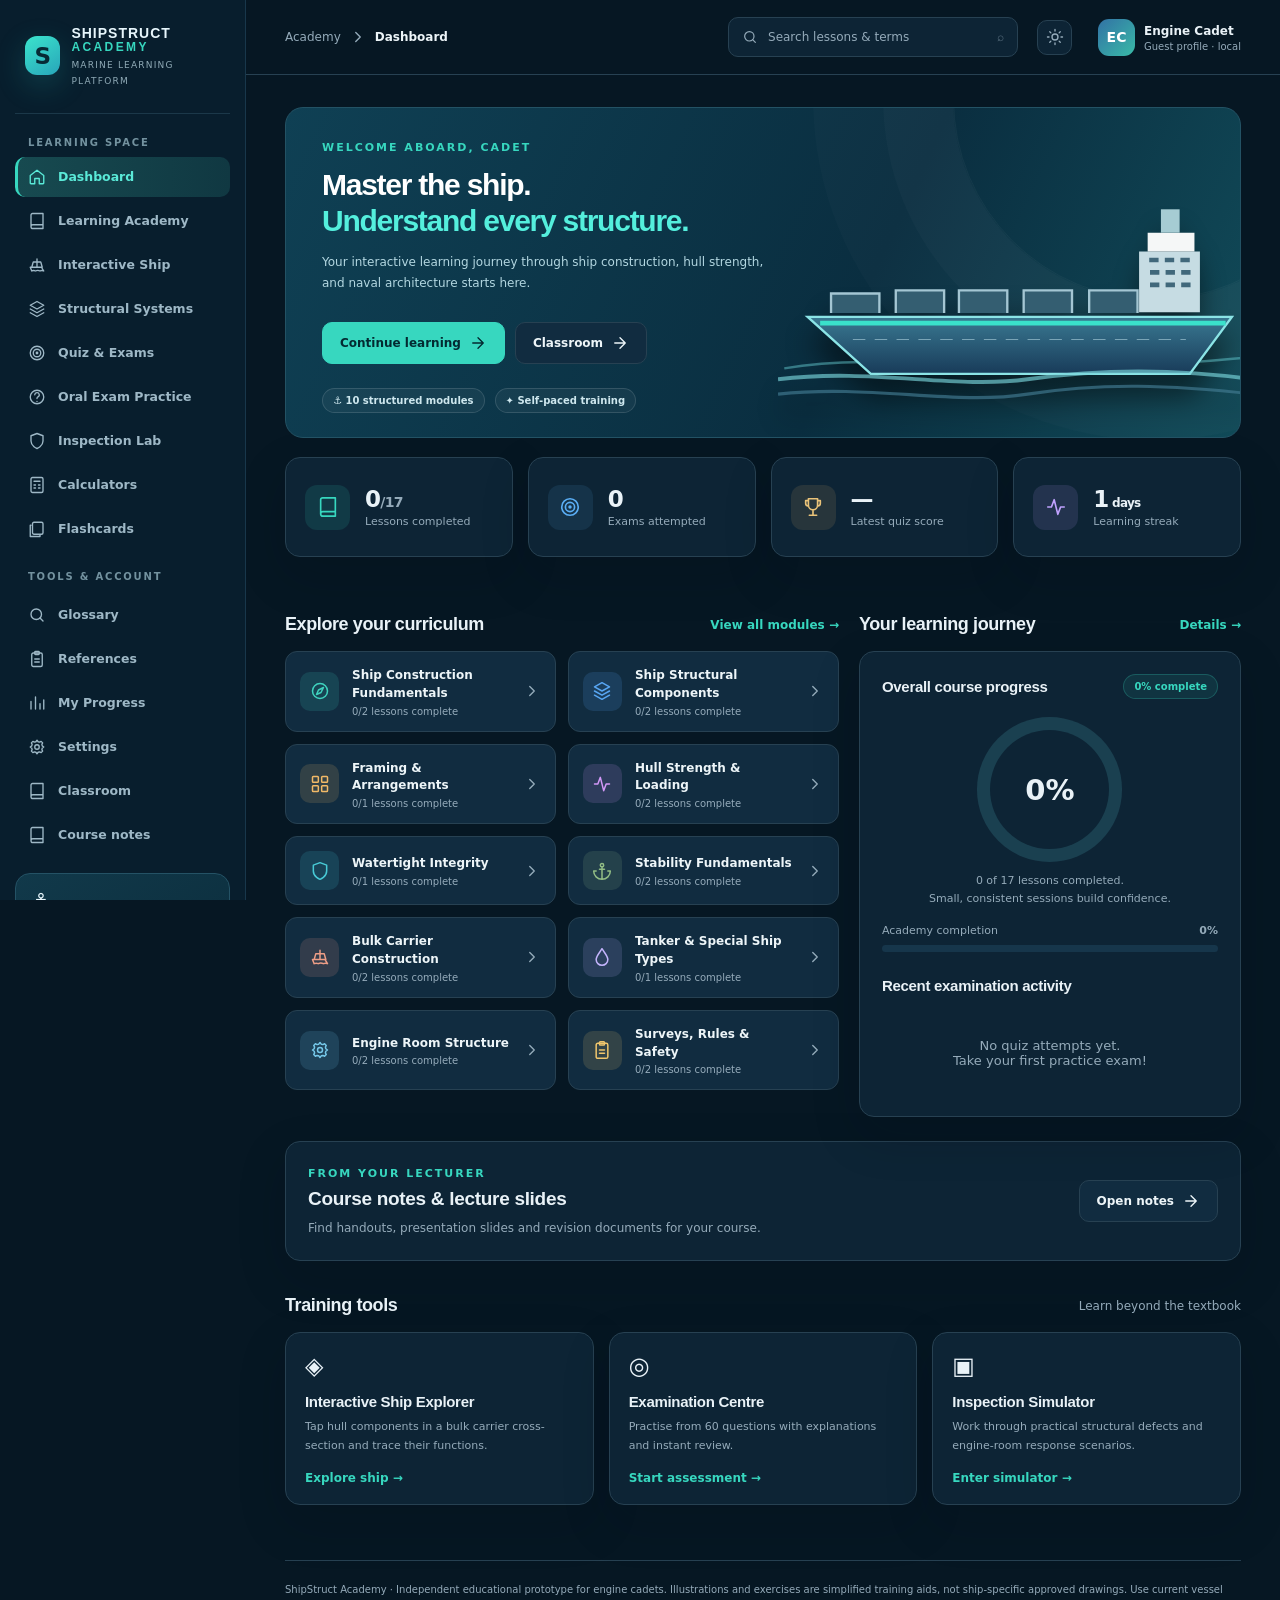
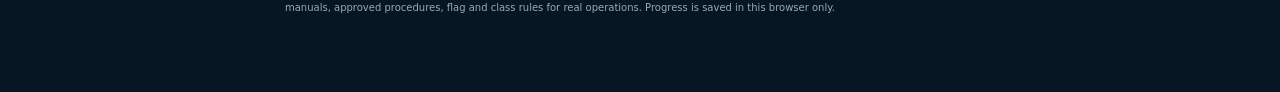
==== commit 28da3b4e: "Add lecturer Course Notes library Add module-tagged PDF, PPTX and DOCX uploads for approved lecturer" ====
--- a/index.html
+++ b/index.html
@@ -42,6 +42,8 @@
 /* Classroom access follows the existing dashboard button styles. */
 .hero-actions{display:flex;flex-wrap:wrap;align-items:center;gap:10px}
 
+
+.course-notes-link{display:flex;justify-content:space-between;align-items:center;gap:20px;margin-top:24px}.course-notes-link h3{margin:8px 0;font-size:19px}.course-notes-link p{margin:0;color:var(--muted);font-size:12px}.course-notes-link .btn{flex-shrink:0}@media(max-width:650px){.course-notes-link{align-items:flex-start;flex-direction:column}}
 </style>
   <title>ShipStruct Academy · Marine Engineering Cadet Learning</title>
 </head>
@@ -428,7 +430,7 @@
 function page(){const hash=location.hash.replace(/^#/,'');return hash||'dashboard'}
 function go(path){if(page()===path){render();window.scrollTo({top:0,behavior:'smooth'})}else location.hash='#'+path}
 function getCurrentName(route){if(route.startsWith('lesson/'))return 'Lesson';if(route==='quiz')return 'Quiz & Exams';if(route.startsWith('inspection/'))return 'Inspection Lab';return NAV.find(x=>x[0]===route)?.[2]||'Dashboard'}
-function sidebar(route){return `<aside class="sidebar ${ui.menu?'open':''}" id="sidebar"><a class="brand" href="#dashboard"><span class="brandmark">S</span><span><span class="brandname">SHIPSTRUCT<strong>ACADEMY</strong></span><span class="brandhint">MARINE LEARNING PLATFORM</span></span></a><div class="side-section">LEARNING SPACE</div><div class="nav">${NAV.map(([id,i,label],idx)=>`${idx===9?'<div class="side-section" style="padding-top:18px">TOOLS & ACCOUNT</div>':''}<a href="#${id}" class="nav-link ${(route===id||(route.startsWith('lesson/')&&id==='academy')||(route.startsWith('inspection/')&&id==='inspections'))?'active':''}">${icon(i)}<span>${label}</span></a>`).join('')}<a href="classroom.html" class="nav-link">${icon('book')}<span>Classroom</span></a></div><div class="side-bottom"><div class="side-tip"><div class="tip-emoji">⚓</div><h4>Make every watch count.</h4><p>Explore the structure beneath your feet — and prepare for your next oral exam.</p><button class="tip-btn" data-action="start-quick-quiz">Start practice quiz ${icon('arrow')}</button></div><div class="side-version">VERSION 1.1 · MOBILE-FRIENDLY MVP</div></div></aside>`}
+function sidebar(route){return `<aside class="sidebar ${ui.menu?'open':''}" id="sidebar"><a class="brand" href="#dashboard"><span class="brandmark">S</span><span><span class="brandname">SHIPSTRUCT<strong>ACADEMY</strong></span><span class="brandhint">MARINE LEARNING PLATFORM</span></span></a><div class="side-section">LEARNING SPACE</div><div class="nav">${NAV.map(([id,i,label],idx)=>`${idx===9?'<div class="side-section" style="padding-top:18px">TOOLS & ACCOUNT</div>':''}<a href="#${id}" class="nav-link ${(route===id||(route.startsWith('lesson/')&&id==='academy')||(route.startsWith('inspection/')&&id==='inspections'))?'active':''}">${icon(i)}<span>${label}</span></a>`).join('')}<a href="classroom.html" class="nav-link">${icon('book')}<span>Classroom</span></a><a href="notes.html" class="nav-link">${icon('book')}<span>Course notes</span></a></div><div class="side-bottom"><div class="side-tip"><div class="tip-emoji">⚓</div><h4>Make every watch count.</h4><p>Explore the structure beneath your feet — and prepare for your next oral exam.</p><button class="tip-btn" data-action="start-quick-quiz">Start practice quiz ${icon('arrow')}</button></div><div class="side-version">VERSION 1.1 · MOBILE-FRIENDLY MVP</div></div></aside>`}
 function header(route){return `<header class="topbar"><button class="mobile-menu" data-action="menu" aria-label="Open menu">${icon('menu')}</button><div class="breadcrumb">Academy ${icon('chevron',13)} <strong>${safe(getCurrentName(route))}</strong></div><div class="top-spacer"></div><button class="global-search" data-action="global-search">${icon('search')} Search lessons & terms <span style="margin-left:auto;opacity:.6">⌕</span></button><button class="top-round" data-action="theme" title="Toggle theme" aria-label="Toggle color theme">${icon(data.theme==='dark'?'sun':'moon')}</button><div class="avatar"><span class="avatar-circle">EC</span><span><strong>Engine Cadet</strong><small>Guest profile · local</small></span></div></header>`}
 function mobileTabs(route){const tabs=[['dashboard','home','Home'],['academy','book','Learn'],['explorer','ship','Explore'],['quiz','target','Quiz'],['more','menu','More']];const current=route.startsWith('lesson/')?'academy':route.startsWith('inspection/')?'more':route;return `<nav class="mobile-tabs" aria-label="Primary mobile navigation">${tabs.map(([id,ic,label])=>`<button type="button" class="mobile-tab ${current===id||(id==='more'&&(!tabs.some(x=>x[0]===current)||ui.menu))?'active':''}" ${id==='more'?'data-action="menu"':'data-action="goto" data-page="'+id+'"'} aria-label="${label}" ${current===id?'aria-current="page"':''}>${icon(ic,22)}<span>${label}</span></button>`).join('')}</nav>`}
 function footer(){return `<footer class="footnote">ShipStruct Academy · Independent educational prototype for engine cadets. Illustrations and exercises are simplified training aids, not ship-specific approved drawings. Use current vessel manuals, approved procedures, flag and class rules for real operations. Progress is saved in this browser only.</footer>`}
@@ -438,7 +440,7 @@
 function render(){const route=page();if(ui.menu&&window.innerWidth>950)ui.menu=false;document.body.classList.toggle('light',data.theme==='light');let view='';if(route==='dashboard')view=dashboard();else if(route==='academy')view=academy();else if(route.startsWith('lesson/'))view=lessonView(route.split('/')[1]);else if(route==='explorer')view=explorer();else if(route==='systems')view=systemsPage();else if(route==='oral')view=oralPage();else if(route==='quiz')view=quizPage();else if(route==='inspections')view=inspections();else if(route.startsWith('inspection/'))view=inspectionPage(route.split('/')[1]);else if(route==='calculators')view=calculators();else if(route==='flashcards')view=flashcards();else if(route==='glossary')view=glossary();else if(route==='resources')view=resources();else if(route==='progress')view=progress();else if(route==='settings')view=settings();else view=dashboard();el('app').innerHTML=`<div class="shell">${sidebar(route)}<div class="main">${header(route)}<main class="content">${view}${footer()}</main></div></div>${mobileTabs(route)}<div class="overlay ${ui.menu?'show':''}" data-action="close-menu"></div>`;if(route==='quiz'&&ui.quiz&&!ui.quiz.done)updateTimerUI()}
 function shipHero(){return `<svg viewBox="0 0 610 290" aria-label="Stylized bulk carrier at sea" role="img"><defs><linearGradient id="shipgradient" x1="0" x2="0" y1="0" y2="1"><stop stop-color="#3a7992"/><stop offset="1" stop-color="#183b59"/></linearGradient></defs><path d="M8 239 C150 215 310 254 602 225" fill="none" stroke="#6bd5d9" stroke-width="3" opacity=".45"/><path d="M38 173H582L528 246H119Z" fill="url(#shipgradient)" stroke="#8be4e6" stroke-width="3"/><path d="M54 181H574" stroke="#3ae1cb" stroke-width="6"/><path d="M68 168V143h62v25M151 168V139h62v29M232 168v-29h62v29M315 168v-29h62v29M399 168v-29h62v29" fill="#345e71" stroke="#a4c6d3" stroke-width="3"/><path d="M463 167v-78h78v78" fill="#c6dce3"/><path d="M474 89V65h60v24" fill="#f5f7f7"/><path d="M491 65V35h24v30" fill="#a6ccd3"/><path d="M476 100h56m-55 16h55m-55 16h55" stroke="#41687b" stroke-width="6" stroke-dasharray="12 8"/><path d="M96 202h427" stroke="#d7f8ff" stroke-width="1.4" stroke-dasharray="16 12" opacity=".45"/><path d="M0 253c120-15 225 13 320 0s184-14 290 0" stroke="#78d4db" stroke-width="5" fill="none" opacity=".65"/><path d="M0 272c120-13 225 15 320 0s184-12 290 0" stroke="#427c92" stroke-width="4" fill="none" opacity=".65"/></svg>`}
 const lessonDone=id=>data.completed.includes(id);
-function dashboard(){const complete=count(data.completed),s=pct(complete,LESSONS.length),attempts=count(data.history),last=data.history.at(-1);const recommended=LESSONS.find(l=>!lessonDone(l.id))||LESSONS[0];const history=data.history.slice(-3).reverse();return `<section class="hero"><div class="hero-text"><div class="eyebrow">WELCOME ABOARD, CADET</div><h1>Master the ship.<br><span>Understand every structure.</span></h1><p>Your interactive learning journey through ship construction, hull strength, and naval architecture starts here.</p><div class="hero-actions"><button class="btn" data-action="goto" data-page="lesson/${recommended.id}">Continue learning ${icon('arrow')}</button><a class="btn secondary" href="classroom.html">Classroom ${icon('arrow')}</a></div><div class="hero-meta"><span class="pill">⚓ 10 structured modules</span><span class="pill">✦ Self-paced training</span></div></div><div class="hero-visual">${shipHero()}</div></section><div class="stats"><div class="card stat"><div class="stat-icon">${icon('book')}</div><div><strong>${complete}<span class="muted" style="font-size:14px">/${LESSONS.length}</span></strong><small>Lessons completed</small></div></div><div class="card stat"><div class="stat-icon">${icon('target')}</div><div><strong>${attempts}</strong><small>Exams attempted</small></div></div><div class="card stat"><div class="stat-icon">${icon('trophy')}</div><div><strong>${last?last.score+'%':'—'}</strong><small>Latest quiz score</small></div></div><div class="card stat"><div class="stat-icon">${icon('activity')}</div><div><strong>${streak()}<span style="font-size:12px"> days</span></strong><small>Learning streak</small></div></div></div><div class="grid-two" style="margin-top:23px"><div><div class="section-head"><h2>Explore your curriculum</h2><button class="link" data-action="goto" data-page="academy">View all modules →</button></div><div class="module-list">${MODULES.map(m=>`<button class="module-row" data-action="module" data-id="${m.id}"><span class="mod-icon" style="--mod-color:${m.color}">${icon(m.icon)}</span><span><span class="mod-title">${safe(m.title)}</span><small>${LESSONS.filter(l=>l.module===m.id&&lessonDone(l.id)).length}/${LESSONS.filter(l=>l.module===m.id).length} lessons complete</small></span><span style="margin-left:auto;color:var(--muted)">${icon('chevron',14)}</span></button>`).join('')}</div></div><div><div class="section-head"><h2>Your learning journey</h2><button class="link" data-action="goto" data-page="progress">Details →</button></div><div class="card"><div class="card-header"><h3>Overall course progress</h3><span class="pill accent">${s}% complete</span></div><div class="circle-progress" style="--pct:${s}"><strong>${s}%</strong></div><div class="progress-hint">${complete} of ${LESSONS.length} lessons completed.<br>Small, consistent sessions build confidence.</div><div class="progress-row"><span>Academy completion</span><strong>${s}%</strong></div><div class="progress-track"><div class="progress-fill" style="width:${s}%"></div></div><div style="margin-top:25px"><div class="card-header"><h3>Recent examination activity</h3></div>${history.length?history.map(h=>`<div class="activity-item"><div class="activity-dot"></div><div style="flex:1"><h4>${h.score}% · ${h.mode||'Practice'} quiz</h4><small>${new Date(h.date).toLocaleDateString()} · ${h.correct}/${h.total} correct</small></div><span class="pill">${h.score>=70?'On track':'Revise'}</span></div>`).join(''):'<div class="empty" style="padding:26px 0">No quiz attempts yet.<br>Take your first practice exam!</div>'}</div></div></div></div><div class="section-head"><h2>Training tools</h2><small>Learn beyond the textbook</small></div><div class="workspace"><div class="card"><span class="big-icon">◈</span><h3>Interactive Ship Explorer</h3><p>Tap hull components in a bulk carrier cross-section and trace their functions.</p><button class="link" data-action="goto" data-page="explorer">Explore ship →</button></div><div class="card"><span class="big-icon">◎</span><h3>Examination Centre</h3><p>Practise from ${QUESTIONS.length} questions with explanations and instant review.</p><button class="link" data-action="goto" data-page="quiz">Start assessment →</button></div><div class="card"><span class="big-icon">▣</span><h3>Inspection Simulator</h3><p>Work through practical structural defects and engine-room response scenarios.</p><button class="link" data-action="goto" data-page="inspections">Enter simulator →</button></div></div>`}
+function dashboard(){const complete=count(data.completed),s=pct(complete,LESSONS.length),attempts=count(data.history),last=data.history.at(-1);const recommended=LESSONS.find(l=>!lessonDone(l.id))||LESSONS[0];const history=data.history.slice(-3).reverse();return `<section class="hero"><div class="hero-text"><div class="eyebrow">WELCOME ABOARD, CADET</div><h1>Master the ship.<br><span>Understand every structure.</span></h1><p>Your interactive learning journey through ship construction, hull strength, and naval architecture starts here.</p><div class="hero-actions"><button class="btn" data-action="goto" data-page="lesson/${recommended.id}">Continue learning ${icon('arrow')}</button><a class="btn secondary" href="classroom.html">Classroom ${icon('arrow')}</a></div><div class="hero-meta"><span class="pill">⚓ 10 structured modules</span><span class="pill">✦ Self-paced training</span></div></div><div class="hero-visual">${shipHero()}</div></section><div class="stats"><div class="card stat"><div class="stat-icon">${icon('book')}</div><div><strong>${complete}<span class="muted" style="font-size:14px">/${LESSONS.length}</span></strong><small>Lessons completed</small></div></div><div class="card stat"><div class="stat-icon">${icon('target')}</div><div><strong>${attempts}</strong><small>Exams attempted</small></div></div><div class="card stat"><div class="stat-icon">${icon('trophy')}</div><div><strong>${last?last.score+'%':'—'}</strong><small>Latest quiz score</small></div></div><div class="card stat"><div class="stat-icon">${icon('activity')}</div><div><strong>${streak()}<span style="font-size:12px"> days</span></strong><small>Learning streak</small></div></div></div><div class="grid-two" style="margin-top:23px"><div><div class="section-head"><h2>Explore your curriculum</h2><button class="link" data-action="goto" data-page="academy">View all modules →</button></div><div class="module-list">${MODULES.map(m=>`<button class="module-row" data-action="module" data-id="${m.id}"><span class="mod-icon" style="--mod-color:${m.color}">${icon(m.icon)}</span><span><span class="mod-title">${safe(m.title)}</span><small>${LESSONS.filter(l=>l.module===m.id&&lessonDone(l.id)).length}/${LESSONS.filter(l=>l.module===m.id).length} lessons complete</small></span><span style="margin-left:auto;color:var(--muted)">${icon('chevron',14)}</span></button>`).join('')}</div></div><div><div class="section-head"><h2>Your learning journey</h2><button class="link" data-action="goto" data-page="progress">Details →</button></div><div class="card"><div class="card-header"><h3>Overall course progress</h3><span class="pill accent">${s}% complete</span></div><div class="circle-progress" style="--pct:${s}"><strong>${s}%</strong></div><div class="progress-hint">${complete} of ${LESSONS.length} lessons completed.<br>Small, consistent sessions build confidence.</div><div class="progress-row"><span>Academy completion</span><strong>${s}%</strong></div><div class="progress-track"><div class="progress-fill" style="width:${s}%"></div></div><div style="margin-top:25px"><div class="card-header"><h3>Recent examination activity</h3></div>${history.length?history.map(h=>`<div class="activity-item"><div class="activity-dot"></div><div style="flex:1"><h4>${h.score}% · ${h.mode||'Practice'} quiz</h4><small>${new Date(h.date).toLocaleDateString()} · ${h.correct}/${h.total} correct</small></div><span class="pill">${h.score>=70?'On track':'Revise'}</span></div>`).join(''):'<div class="empty" style="padding:26px 0">No quiz attempts yet.<br>Take your first practice exam!</div>'}</div></div></div></div><a href="notes.html" class="card course-notes-link"><div><span class="eyebrow">FROM YOUR LECTURER</span><h3>Course notes & lecture slides</h3><p>Find handouts, presentation slides and revision documents for your course.</p></div><span class="btn secondary">Open notes ${icon('arrow')}</span></a><div class="section-head"><h2>Training tools</h2><small>Learn beyond the textbook</small></div><div class="workspace"><div class="card"><span class="big-icon">◈</span><h3>Interactive Ship Explorer</h3><p>Tap hull components in a bulk carrier cross-section and trace their functions.</p><button class="link" data-action="goto" data-page="explorer">Explore ship →</button></div><div class="card"><span class="big-icon">◎</span><h3>Examination Centre</h3><p>Practise from ${QUESTIONS.length} questions with explanations and instant review.</p><button class="link" data-action="goto" data-page="quiz">Start assessment →</button></div><div class="card"><span class="big-icon">▣</span><h3>Inspection Simulator</h3><p>Work through practical structural defects and engine-room response scenarios.</p><button class="link" data-action="goto" data-page="inspections">Enter simulator →</button></div></div>`}
 function academy(){const modules=ui.module==='all'?MODULES:MODULES.filter(m=>m.id===Number(ui.module));return `${pageHeading('THE CURRICULUM','Ship Construction Academy','A structured path from ship dimensions and steel structure to hull strength, engine-room foundations and safety regulations.')}<div class="academy-controls"><input class="searchbox" id="academy-search" placeholder="Search lessons, topics and components…" aria-label="Search lessons" value="${safe(ui.academySearch)}"><select class="select" id="module-filter" aria-label="Filter module"><option value="all">All 10 modules</option>${MODULES.map(m=>`<option value="${m.id}" ${String(ui.module)===String(m.id)?'selected':''}>${m.id.toString().padStart(2,'0')} · ${safe(m.title)}</option>`).join('')}</select><span class="pill accent">${LESSONS.length} guided lessons</span></div><div id="lessons-container">${modules.map(m=>{const items=LESSONS.filter(l=>l.module===m.id);return `<section class="module-section"><div class="section-head"><h2><span style="color:${m.color}">M${m.id.toString().padStart(2,'0')}</span> · ${safe(m.title)}</h2><small>${items.filter(l=>lessonDone(l.id)).length}/${items.length} complete</small></div><div class="lesson-grid">${items.map(l=>`<article class="card lesson-tile" data-search-text="${safe((m.title+' '+l.title+' '+l.overview+' '+l.terms.join(' ')).toLowerCase())}"><div class="card-kicker">${safe(m.title)} · ${l.minutes} MIN</div><h3>${safe(l.title)}</h3><p>${safe(l.overview)}</p><div class="bottom"><span>${icon('clock',12)} ${l.minutes} min read</span><button class="btn small ${lessonDone(l.id)?'secondary':''}" data-action="goto" data-page="lesson/${l.id}">${lessonDone(l.id)?'Review lesson':'Start lesson'} ${icon('arrow',13)}</button></div></article>`).join('')}</div></section>`}).join('')}</div><div class="note-block"><h4>About this training material</h4><p>Lessons are authored as introductory training content and include simplified engineering explanations, not ship-specific design approvals. Always use actual vessel documentation for operating decisions.</p></div>`}
 function lessonView(id){const l=lessonBy(id);if(!l)return `<div class="empty">Lesson not found. <a href="#academy">Return to academy</a>.</div>`;const m=moduleBy(l.module);const pos=LESSONS.indexOf(l);const next=LESSONS[pos+1];const bookmarked=data.bookmarks.includes(id);return `<a class="backlink" href="#academy">← Back to Learning Academy</a><div class="page-top"><div class="eyebrow">MODULE ${String(l.module).padStart(2,'0')} · ${safe(m.title)}</div><h1>${safe(l.title)}</h1><div class="subtext">${icon('clock',13)} ${l.minutes} minute lesson · Structured for Marine Engineering Cadets</div></div><div class="lesson-body"><article class="card article"><div class="pill accent">LECTURER'S NOTES</div><h2>What you will learn</h2><ul>${l.objectives.map(x=>`<li>${safe(x)}</li>`).join('')}</ul><h2>01 / Understanding the concept</h2><p class="lead">${safe(l.overview)}</p><h2>02 / Technical explanation</h2>${l.details.map(x=>`<p>${safe(x)}</p>`).join('')}<h2>03 / Engineering principle</h2><p>${safe(l.principle)}</p><div class="note-block"><h4>${icon('ship',13)} Onboard application</h4><p>${safe(l.aboard)}</p></div><h2>04 / Common faults & failure mechanisms</h2><p>${safe(l.defects)}</p><h2>05 / Inspection and maintenance</h2><p>${safe(l.inspection)}</p><h2>06 / Key terms</h2><div class="tag-list">${l.terms.map(t=>`<span>${safe(t)}</span>`).join('')}</div><div class="note-block"><h4>${icon('bulb',13)} Remember this</h4><p>${safe(l.summary)}</p></div><div class="section-head"><h2>Knowledge check</h2></div><p>Test this topic with practice questions. Each answer includes a technical explanation.</p><div style="display:flex;gap:9px;flex-wrap:wrap"><button class="btn" data-action="quiz-module" data-id="${l.module}">Take module quiz ${icon('arrow')}</button><button class="btn secondary" data-action="complete" data-id="${l.id}">${lessonDone(id)?'✓ Lesson completed':'✓ Mark lesson complete'}</button></div><div style="margin-top:24px;border-top:1px solid var(--border);padding-top:19px">${next?`<div class="muted mini">UP NEXT</div><h3 style="margin:8px 0 14px">${safe(next.title)}</h3><button class="btn secondary" data-action="goto" data-page="lesson/${next.id}">Next lesson ${icon('arrow')}</button>`:'<span class="pill accent">You have reached the final lesson!</span>'}</div></article><aside class="article-side"><div class="card"><div class="card-header"><h3>Lesson tools</h3><span class="pill">${l.minutes} min</span></div><button class="btn full ${lessonDone(id)?'secondary':''}" data-action="complete" data-id="${id}">${icon('check')} ${lessonDone(id)?'Completed · Undo':'Mark as complete'}</button><button style="margin-top:9px" class="btn secondary full" data-action="bookmark" data-id="${id}">${icon('bookmark')} ${bookmarked?'Remove bookmark':'Bookmark lesson'}</button><p class="muted mini" style="margin-bottom:0;line-height:1.7">Progress saved on this device. Complete lessons as you study.</p></div><div class="card"><div class="card-header"><h3>My study notes</h3>${icon('report')}</div><textarea class="textarea" id="lesson-note" placeholder="Write your own notes, doubts or oral-exam questions…">${safe(data.notes[id]||'')}</textarea><button class="btn secondary small" data-action="save-note" data-id="${id}" style="margin-top:10px">Save notes</button></div><div class="card"><h3>Learning objectives</h3><ul class="objectives-list">${l.objectives.map(x=>`<li>${safe(x)}</li>`).join('')}</ul></div></aside></div>`}
 function crossSection(){const chosen=ui.selectedPart;const part=(id,shape)=>`<g class="ship-part ${chosen===id?'active':''}" data-part="${id}" role="button" tabindex="0" aria-label="${safe(PARTS.find(p=>p.id===id)?.name||id)}">${shape}</g>`;const label=(x,y,text)=>ui.showLabels?`<text x="${x}" y="${y}" class="ship-label" text-anchor="middle">${text}</text>`:'';return `<svg id="hull-diagram" viewBox="0 0 900 515" role="group" aria-label="Schematic transverse section of typical bulk carrier cargo hold. Click colored structural components to learn more."><defs><pattern id="gridlines" patternUnits="userSpaceOnUse" width="32" height="32"><path d="M32 0H0V32" fill="none" stroke="#416376" stroke-width=".45"/></pattern><linearGradient id="sea" x1="0" x2="0" y1="0" y2="1"><stop stop-color="#2a718e" stop-opacity=".36"/><stop offset="1" stop-color="#1a4a65" stop-opacity=".08"/></linearGradient></defs><rect width="900" height="515" fill="url(#gridlines)"/><text x="34" y="35" fill="#5ca8c3" font-size="12" letter-spacing="2" font-family="system-ui">TYPICAL BULK CARRIER · TRANSVERSE SECTION</text><path d="M0 284 Q110 268 210 283T450 284T690 284T900 284V515H0Z" fill="url(#sea)"/><path d="M0 284 Q110 268 210 283T450 284T690 284T900 284" fill="none" stroke="#65b8d4" stroke-width="2" opacity=".5"/><path d="M140 124 L175 417 Q180 455 234 459H666Q720 455 725 417L760 124" fill="none" stroke="#92c8d1" stroke-width="5" opacity=".6"/>
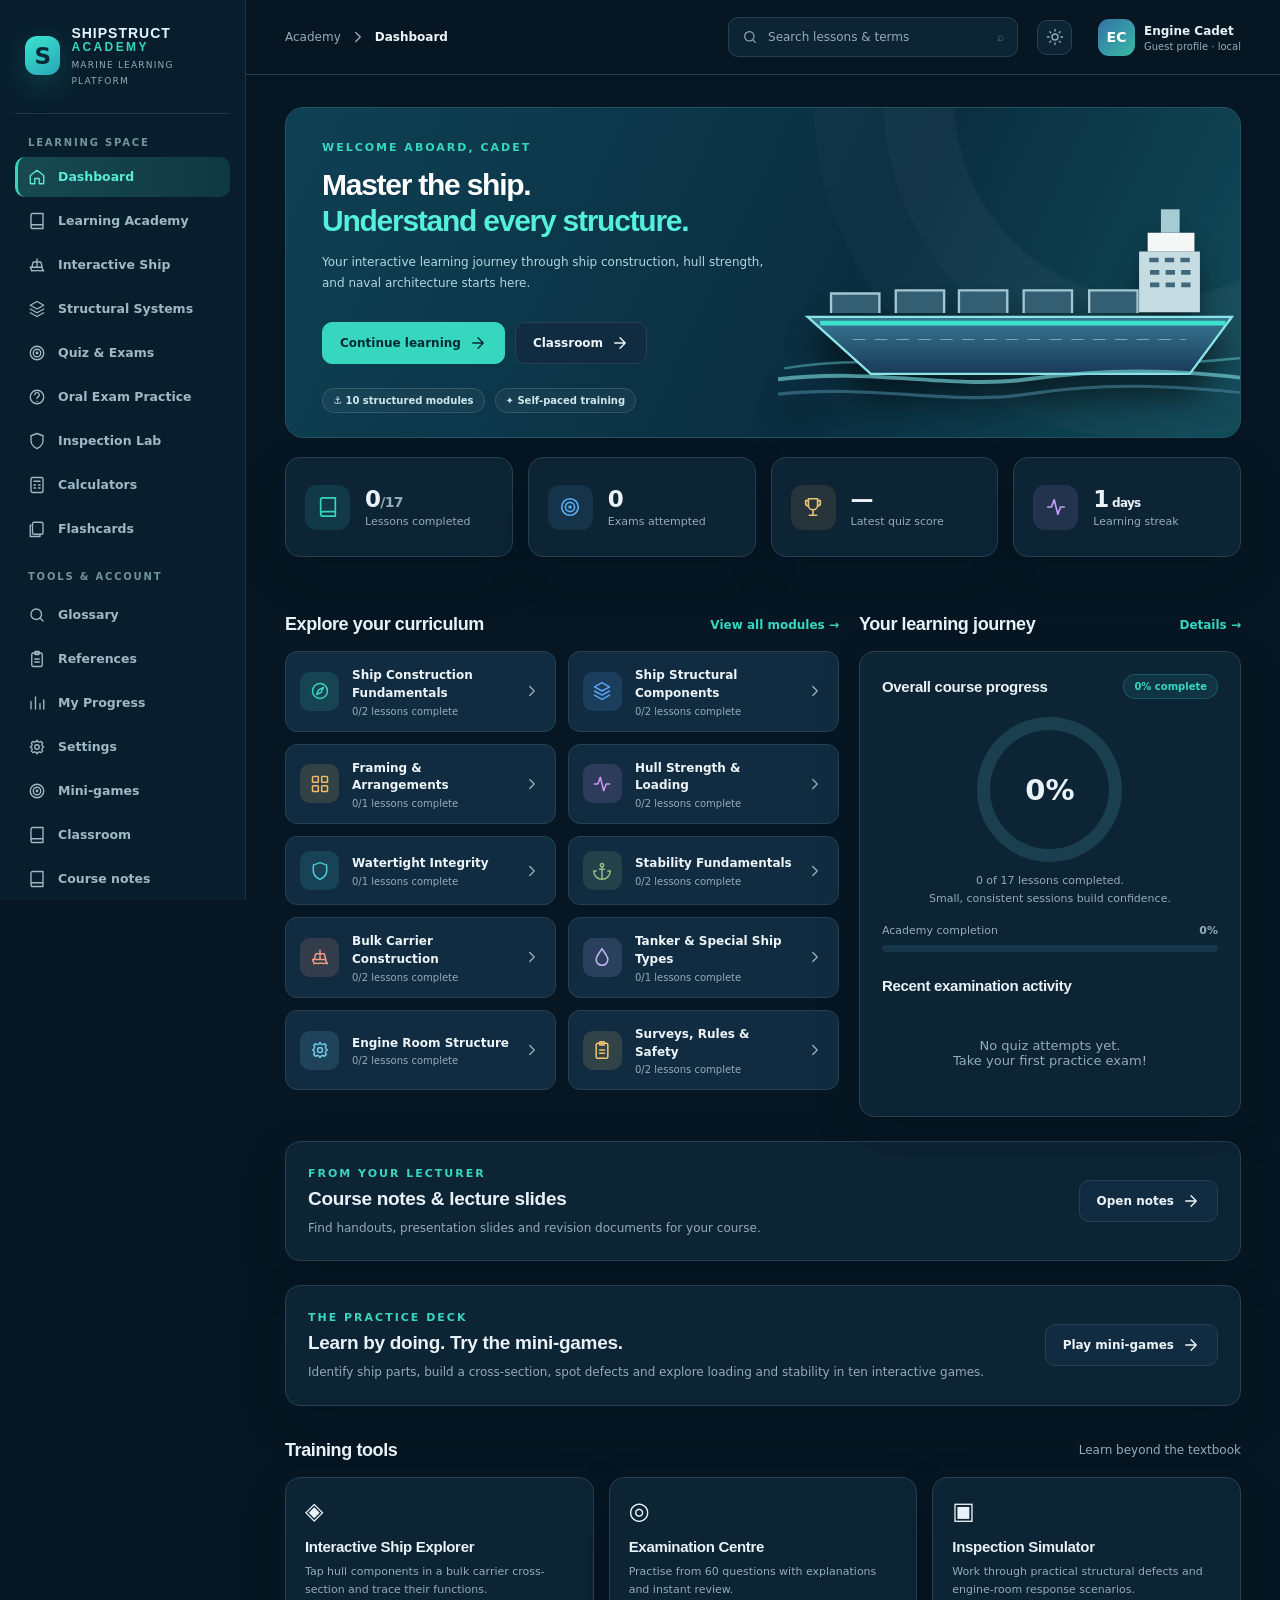
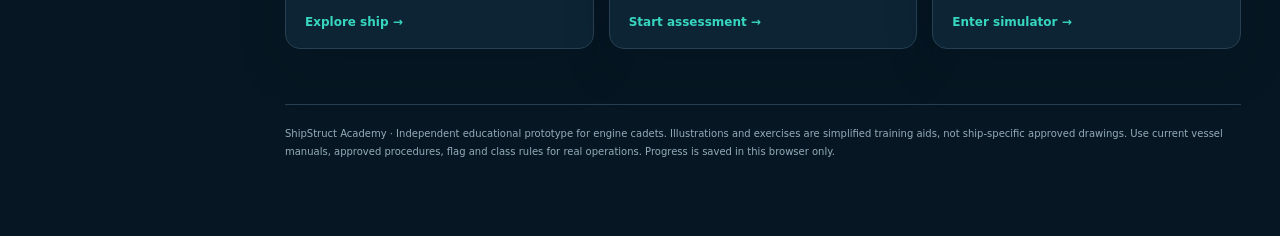
==== commit f0fe2387: "Add ten ship-construction mini-games Add all ten Practice Deck games with original ship diagrams, li" ====
--- a/index.html
+++ b/index.html
@@ -430,7 +430,7 @@
 function page(){const hash=location.hash.replace(/^#/,'');return hash||'dashboard'}
 function go(path){if(page()===path){render();window.scrollTo({top:0,behavior:'smooth'})}else location.hash='#'+path}
 function getCurrentName(route){if(route.startsWith('lesson/'))return 'Lesson';if(route==='quiz')return 'Quiz & Exams';if(route.startsWith('inspection/'))return 'Inspection Lab';return NAV.find(x=>x[0]===route)?.[2]||'Dashboard'}
-function sidebar(route){return `<aside class="sidebar ${ui.menu?'open':''}" id="sidebar"><a class="brand" href="#dashboard"><span class="brandmark">S</span><span><span class="brandname">SHIPSTRUCT<strong>ACADEMY</strong></span><span class="brandhint">MARINE LEARNING PLATFORM</span></span></a><div class="side-section">LEARNING SPACE</div><div class="nav">${NAV.map(([id,i,label],idx)=>`${idx===9?'<div class="side-section" style="padding-top:18px">TOOLS & ACCOUNT</div>':''}<a href="#${id}" class="nav-link ${(route===id||(route.startsWith('lesson/')&&id==='academy')||(route.startsWith('inspection/')&&id==='inspections'))?'active':''}">${icon(i)}<span>${label}</span></a>`).join('')}<a href="classroom.html" class="nav-link">${icon('book')}<span>Classroom</span></a><a href="notes.html" class="nav-link">${icon('book')}<span>Course notes</span></a></div><div class="side-bottom"><div class="side-tip"><div class="tip-emoji">⚓</div><h4>Make every watch count.</h4><p>Explore the structure beneath your feet — and prepare for your next oral exam.</p><button class="tip-btn" data-action="start-quick-quiz">Start practice quiz ${icon('arrow')}</button></div><div class="side-version">VERSION 1.1 · MOBILE-FRIENDLY MVP</div></div></aside>`}
+function sidebar(route){return `<aside class="sidebar ${ui.menu?'open':''}" id="sidebar"><a class="brand" href="#dashboard"><span class="brandmark">S</span><span><span class="brandname">SHIPSTRUCT<strong>ACADEMY</strong></span><span class="brandhint">MARINE LEARNING PLATFORM</span></span></a><div class="side-section">LEARNING SPACE</div><div class="nav">${NAV.map(([id,i,label],idx)=>`${idx===9?'<div class="side-section" style="padding-top:18px">TOOLS & ACCOUNT</div>':''}<a href="#${id}" class="nav-link ${(route===id||(route.startsWith('lesson/')&&id==='academy')||(route.startsWith('inspection/')&&id==='inspections'))?'active':''}">${icon(i)}<span>${label}</span></a>`).join('')}<a href="games.html" class="nav-link">${icon('target')}<span>Mini-games</span></a><a href="classroom.html" class="nav-link">${icon('book')}<span>Classroom</span></a><a href="notes.html" class="nav-link">${icon('book')}<span>Course notes</span></a></div><div class="side-bottom"><div class="side-tip"><div class="tip-emoji">⚓</div><h4>Make every watch count.</h4><p>Explore the structure beneath your feet — and prepare for your next oral exam.</p><button class="tip-btn" data-action="start-quick-quiz">Start practice quiz ${icon('arrow')}</button></div><div class="side-version">VERSION 1.1 · MOBILE-FRIENDLY MVP</div></div></aside>`}
 function header(route){return `<header class="topbar"><button class="mobile-menu" data-action="menu" aria-label="Open menu">${icon('menu')}</button><div class="breadcrumb">Academy ${icon('chevron',13)} <strong>${safe(getCurrentName(route))}</strong></div><div class="top-spacer"></div><button class="global-search" data-action="global-search">${icon('search')} Search lessons & terms <span style="margin-left:auto;opacity:.6">⌕</span></button><button class="top-round" data-action="theme" title="Toggle theme" aria-label="Toggle color theme">${icon(data.theme==='dark'?'sun':'moon')}</button><div class="avatar"><span class="avatar-circle">EC</span><span><strong>Engine Cadet</strong><small>Guest profile · local</small></span></div></header>`}
 function mobileTabs(route){const tabs=[['dashboard','home','Home'],['academy','book','Learn'],['explorer','ship','Explore'],['quiz','target','Quiz'],['more','menu','More']];const current=route.startsWith('lesson/')?'academy':route.startsWith('inspection/')?'more':route;return `<nav class="mobile-tabs" aria-label="Primary mobile navigation">${tabs.map(([id,ic,label])=>`<button type="button" class="mobile-tab ${current===id||(id==='more'&&(!tabs.some(x=>x[0]===current)||ui.menu))?'active':''}" ${id==='more'?'data-action="menu"':'data-action="goto" data-page="'+id+'"'} aria-label="${label}" ${current===id?'aria-current="page"':''}>${icon(ic,22)}<span>${label}</span></button>`).join('')}</nav>`}
 function footer(){return `<footer class="footnote">ShipStruct Academy · Independent educational prototype for engine cadets. Illustrations and exercises are simplified training aids, not ship-specific approved drawings. Use current vessel manuals, approved procedures, flag and class rules for real operations. Progress is saved in this browser only.</footer>`}
@@ -440,7 +440,7 @@
 function render(){const route=page();if(ui.menu&&window.innerWidth>950)ui.menu=false;document.body.classList.toggle('light',data.theme==='light');let view='';if(route==='dashboard')view=dashboard();else if(route==='academy')view=academy();else if(route.startsWith('lesson/'))view=lessonView(route.split('/')[1]);else if(route==='explorer')view=explorer();else if(route==='systems')view=systemsPage();else if(route==='oral')view=oralPage();else if(route==='quiz')view=quizPage();else if(route==='inspections')view=inspections();else if(route.startsWith('inspection/'))view=inspectionPage(route.split('/')[1]);else if(route==='calculators')view=calculators();else if(route==='flashcards')view=flashcards();else if(route==='glossary')view=glossary();else if(route==='resources')view=resources();else if(route==='progress')view=progress();else if(route==='settings')view=settings();else view=dashboard();el('app').innerHTML=`<div class="shell">${sidebar(route)}<div class="main">${header(route)}<main class="content">${view}${footer()}</main></div></div>${mobileTabs(route)}<div class="overlay ${ui.menu?'show':''}" data-action="close-menu"></div>`;if(route==='quiz'&&ui.quiz&&!ui.quiz.done)updateTimerUI()}
 function shipHero(){return `<svg viewBox="0 0 610 290" aria-label="Stylized bulk carrier at sea" role="img"><defs><linearGradient id="shipgradient" x1="0" x2="0" y1="0" y2="1"><stop stop-color="#3a7992"/><stop offset="1" stop-color="#183b59"/></linearGradient></defs><path d="M8 239 C150 215 310 254 602 225" fill="none" stroke="#6bd5d9" stroke-width="3" opacity=".45"/><path d="M38 173H582L528 246H119Z" fill="url(#shipgradient)" stroke="#8be4e6" stroke-width="3"/><path d="M54 181H574" stroke="#3ae1cb" stroke-width="6"/><path d="M68 168V143h62v25M151 168V139h62v29M232 168v-29h62v29M315 168v-29h62v29M399 168v-29h62v29" fill="#345e71" stroke="#a4c6d3" stroke-width="3"/><path d="M463 167v-78h78v78" fill="#c6dce3"/><path d="M474 89V65h60v24" fill="#f5f7f7"/><path d="M491 65V35h24v30" fill="#a6ccd3"/><path d="M476 100h56m-55 16h55m-55 16h55" stroke="#41687b" stroke-width="6" stroke-dasharray="12 8"/><path d="M96 202h427" stroke="#d7f8ff" stroke-width="1.4" stroke-dasharray="16 12" opacity=".45"/><path d="M0 253c120-15 225 13 320 0s184-14 290 0" stroke="#78d4db" stroke-width="5" fill="none" opacity=".65"/><path d="M0 272c120-13 225 15 320 0s184-12 290 0" stroke="#427c92" stroke-width="4" fill="none" opacity=".65"/></svg>`}
 const lessonDone=id=>data.completed.includes(id);
-function dashboard(){const complete=count(data.completed),s=pct(complete,LESSONS.length),attempts=count(data.history),last=data.history.at(-1);const recommended=LESSONS.find(l=>!lessonDone(l.id))||LESSONS[0];const history=data.history.slice(-3).reverse();return `<section class="hero"><div class="hero-text"><div class="eyebrow">WELCOME ABOARD, CADET</div><h1>Master the ship.<br><span>Understand every structure.</span></h1><p>Your interactive learning journey through ship construction, hull strength, and naval architecture starts here.</p><div class="hero-actions"><button class="btn" data-action="goto" data-page="lesson/${recommended.id}">Continue learning ${icon('arrow')}</button><a class="btn secondary" href="classroom.html">Classroom ${icon('arrow')}</a></div><div class="hero-meta"><span class="pill">⚓ 10 structured modules</span><span class="pill">✦ Self-paced training</span></div></div><div class="hero-visual">${shipHero()}</div></section><div class="stats"><div class="card stat"><div class="stat-icon">${icon('book')}</div><div><strong>${complete}<span class="muted" style="font-size:14px">/${LESSONS.length}</span></strong><small>Lessons completed</small></div></div><div class="card stat"><div class="stat-icon">${icon('target')}</div><div><strong>${attempts}</strong><small>Exams attempted</small></div></div><div class="card stat"><div class="stat-icon">${icon('trophy')}</div><div><strong>${last?last.score+'%':'—'}</strong><small>Latest quiz score</small></div></div><div class="card stat"><div class="stat-icon">${icon('activity')}</div><div><strong>${streak()}<span style="font-size:12px"> days</span></strong><small>Learning streak</small></div></div></div><div class="grid-two" style="margin-top:23px"><div><div class="section-head"><h2>Explore your curriculum</h2><button class="link" data-action="goto" data-page="academy">View all modules →</button></div><div class="module-list">${MODULES.map(m=>`<button class="module-row" data-action="module" data-id="${m.id}"><span class="mod-icon" style="--mod-color:${m.color}">${icon(m.icon)}</span><span><span class="mod-title">${safe(m.title)}</span><small>${LESSONS.filter(l=>l.module===m.id&&lessonDone(l.id)).length}/${LESSONS.filter(l=>l.module===m.id).length} lessons complete</small></span><span style="margin-left:auto;color:var(--muted)">${icon('chevron',14)}</span></button>`).join('')}</div></div><div><div class="section-head"><h2>Your learning journey</h2><button class="link" data-action="goto" data-page="progress">Details →</button></div><div class="card"><div class="card-header"><h3>Overall course progress</h3><span class="pill accent">${s}% complete</span></div><div class="circle-progress" style="--pct:${s}"><strong>${s}%</strong></div><div class="progress-hint">${complete} of ${LESSONS.length} lessons completed.<br>Small, consistent sessions build confidence.</div><div class="progress-row"><span>Academy completion</span><strong>${s}%</strong></div><div class="progress-track"><div class="progress-fill" style="width:${s}%"></div></div><div style="margin-top:25px"><div class="card-header"><h3>Recent examination activity</h3></div>${history.length?history.map(h=>`<div class="activity-item"><div class="activity-dot"></div><div style="flex:1"><h4>${h.score}% · ${h.mode||'Practice'} quiz</h4><small>${new Date(h.date).toLocaleDateString()} · ${h.correct}/${h.total} correct</small></div><span class="pill">${h.score>=70?'On track':'Revise'}</span></div>`).join(''):'<div class="empty" style="padding:26px 0">No quiz attempts yet.<br>Take your first practice exam!</div>'}</div></div></div></div><a href="notes.html" class="card course-notes-link"><div><span class="eyebrow">FROM YOUR LECTURER</span><h3>Course notes & lecture slides</h3><p>Find handouts, presentation slides and revision documents for your course.</p></div><span class="btn secondary">Open notes ${icon('arrow')}</span></a><div class="section-head"><h2>Training tools</h2><small>Learn beyond the textbook</small></div><div class="workspace"><div class="card"><span class="big-icon">◈</span><h3>Interactive Ship Explorer</h3><p>Tap hull components in a bulk carrier cross-section and trace their functions.</p><button class="link" data-action="goto" data-page="explorer">Explore ship →</button></div><div class="card"><span class="big-icon">◎</span><h3>Examination Centre</h3><p>Practise from ${QUESTIONS.length} questions with explanations and instant review.</p><button class="link" data-action="goto" data-page="quiz">Start assessment →</button></div><div class="card"><span class="big-icon">▣</span><h3>Inspection Simulator</h3><p>Work through practical structural defects and engine-room response scenarios.</p><button class="link" data-action="goto" data-page="inspections">Enter simulator →</button></div></div>`}
+function dashboard(){const complete=count(data.completed),s=pct(complete,LESSONS.length),attempts=count(data.history),last=data.history.at(-1);const recommended=LESSONS.find(l=>!lessonDone(l.id))||LESSONS[0];const history=data.history.slice(-3).reverse();return `<section class="hero"><div class="hero-text"><div class="eyebrow">WELCOME ABOARD, CADET</div><h1>Master the ship.<br><span>Understand every structure.</span></h1><p>Your interactive learning journey through ship construction, hull strength, and naval architecture starts here.</p><div class="hero-actions"><button class="btn" data-action="goto" data-page="lesson/${recommended.id}">Continue learning ${icon('arrow')}</button><a class="btn secondary" href="classroom.html">Classroom ${icon('arrow')}</a></div><div class="hero-meta"><span class="pill">⚓ 10 structured modules</span><span class="pill">✦ Self-paced training</span></div></div><div class="hero-visual">${shipHero()}</div></section><div class="stats"><div class="card stat"><div class="stat-icon">${icon('book')}</div><div><strong>${complete}<span class="muted" style="font-size:14px">/${LESSONS.length}</span></strong><small>Lessons completed</small></div></div><div class="card stat"><div class="stat-icon">${icon('target')}</div><div><strong>${attempts}</strong><small>Exams attempted</small></div></div><div class="card stat"><div class="stat-icon">${icon('trophy')}</div><div><strong>${last?last.score+'%':'—'}</strong><small>Latest quiz score</small></div></div><div class="card stat"><div class="stat-icon">${icon('activity')}</div><div><strong>${streak()}<span style="font-size:12px"> days</span></strong><small>Learning streak</small></div></div></div><div class="grid-two" style="margin-top:23px"><div><div class="section-head"><h2>Explore your curriculum</h2><button class="link" data-action="goto" data-page="academy">View all modules →</button></div><div class="module-list">${MODULES.map(m=>`<button class="module-row" data-action="module" data-id="${m.id}"><span class="mod-icon" style="--mod-color:${m.color}">${icon(m.icon)}</span><span><span class="mod-title">${safe(m.title)}</span><small>${LESSONS.filter(l=>l.module===m.id&&lessonDone(l.id)).length}/${LESSONS.filter(l=>l.module===m.id).length} lessons complete</small></span><span style="margin-left:auto;color:var(--muted)">${icon('chevron',14)}</span></button>`).join('')}</div></div><div><div class="section-head"><h2>Your learning journey</h2><button class="link" data-action="goto" data-page="progress">Details →</button></div><div class="card"><div class="card-header"><h3>Overall course progress</h3><span class="pill accent">${s}% complete</span></div><div class="circle-progress" style="--pct:${s}"><strong>${s}%</strong></div><div class="progress-hint">${complete} of ${LESSONS.length} lessons completed.<br>Small, consistent sessions build confidence.</div><div class="progress-row"><span>Academy completion</span><strong>${s}%</strong></div><div class="progress-track"><div class="progress-fill" style="width:${s}%"></div></div><div style="margin-top:25px"><div class="card-header"><h3>Recent examination activity</h3></div>${history.length?history.map(h=>`<div class="activity-item"><div class="activity-dot"></div><div style="flex:1"><h4>${h.score}% · ${h.mode||'Practice'} quiz</h4><small>${new Date(h.date).toLocaleDateString()} · ${h.correct}/${h.total} correct</small></div><span class="pill">${h.score>=70?'On track':'Revise'}</span></div>`).join(''):'<div class="empty" style="padding:26px 0">No quiz attempts yet.<br>Take your first practice exam!</div>'}</div></div></div></div><a href="notes.html" class="card course-notes-link"><div><span class="eyebrow">FROM YOUR LECTURER</span><h3>Course notes & lecture slides</h3><p>Find handouts, presentation slides and revision documents for your course.</p></div><span class="btn secondary">Open notes ${icon('arrow')}</span></a><a href="games.html" class="card course-notes-link"><div><span class="eyebrow">THE PRACTICE DECK</span><h3>Learn by doing. Try the mini-games.</h3><p>Identify ship parts, build a cross-section, spot defects and explore loading and stability in ten interactive games.</p></div><span class="btn secondary">Play mini-games ${icon('arrow')}</span></a><div class="section-head"><h2>Training tools</h2><small>Learn beyond the textbook</small></div><div class="workspace"><div class="card"><span class="big-icon">◈</span><h3>Interactive Ship Explorer</h3><p>Tap hull components in a bulk carrier cross-section and trace their functions.</p><button class="link" data-action="goto" data-page="explorer">Explore ship →</button></div><div class="card"><span class="big-icon">◎</span><h3>Examination Centre</h3><p>Practise from ${QUESTIONS.length} questions with explanations and instant review.</p><button class="link" data-action="goto" data-page="quiz">Start assessment →</button></div><div class="card"><span class="big-icon">▣</span><h3>Inspection Simulator</h3><p>Work through practical structural defects and engine-room response scenarios.</p><button class="link" data-action="goto" data-page="inspections">Enter simulator →</button></div></div>`}
 function academy(){const modules=ui.module==='all'?MODULES:MODULES.filter(m=>m.id===Number(ui.module));return `${pageHeading('THE CURRICULUM','Ship Construction Academy','A structured path from ship dimensions and steel structure to hull strength, engine-room foundations and safety regulations.')}<div class="academy-controls"><input class="searchbox" id="academy-search" placeholder="Search lessons, topics and components…" aria-label="Search lessons" value="${safe(ui.academySearch)}"><select class="select" id="module-filter" aria-label="Filter module"><option value="all">All 10 modules</option>${MODULES.map(m=>`<option value="${m.id}" ${String(ui.module)===String(m.id)?'selected':''}>${m.id.toString().padStart(2,'0')} · ${safe(m.title)}</option>`).join('')}</select><span class="pill accent">${LESSONS.length} guided lessons</span></div><div id="lessons-container">${modules.map(m=>{const items=LESSONS.filter(l=>l.module===m.id);return `<section class="module-section"><div class="section-head"><h2><span style="color:${m.color}">M${m.id.toString().padStart(2,'0')}</span> · ${safe(m.title)}</h2><small>${items.filter(l=>lessonDone(l.id)).length}/${items.length} complete</small></div><div class="lesson-grid">${items.map(l=>`<article class="card lesson-tile" data-search-text="${safe((m.title+' '+l.title+' '+l.overview+' '+l.terms.join(' ')).toLowerCase())}"><div class="card-kicker">${safe(m.title)} · ${l.minutes} MIN</div><h3>${safe(l.title)}</h3><p>${safe(l.overview)}</p><div class="bottom"><span>${icon('clock',12)} ${l.minutes} min read</span><button class="btn small ${lessonDone(l.id)?'secondary':''}" data-action="goto" data-page="lesson/${l.id}">${lessonDone(l.id)?'Review lesson':'Start lesson'} ${icon('arrow',13)}</button></div></article>`).join('')}</div></section>`}).join('')}</div><div class="note-block"><h4>About this training material</h4><p>Lessons are authored as introductory training content and include simplified engineering explanations, not ship-specific design approvals. Always use actual vessel documentation for operating decisions.</p></div>`}
 function lessonView(id){const l=lessonBy(id);if(!l)return `<div class="empty">Lesson not found. <a href="#academy">Return to academy</a>.</div>`;const m=moduleBy(l.module);const pos=LESSONS.indexOf(l);const next=LESSONS[pos+1];const bookmarked=data.bookmarks.includes(id);return `<a class="backlink" href="#academy">← Back to Learning Academy</a><div class="page-top"><div class="eyebrow">MODULE ${String(l.module).padStart(2,'0')} · ${safe(m.title)}</div><h1>${safe(l.title)}</h1><div class="subtext">${icon('clock',13)} ${l.minutes} minute lesson · Structured for Marine Engineering Cadets</div></div><div class="lesson-body"><article class="card article"><div class="pill accent">LECTURER'S NOTES</div><h2>What you will learn</h2><ul>${l.objectives.map(x=>`<li>${safe(x)}</li>`).join('')}</ul><h2>01 / Understanding the concept</h2><p class="lead">${safe(l.overview)}</p><h2>02 / Technical explanation</h2>${l.details.map(x=>`<p>${safe(x)}</p>`).join('')}<h2>03 / Engineering principle</h2><p>${safe(l.principle)}</p><div class="note-block"><h4>${icon('ship',13)} Onboard application</h4><p>${safe(l.aboard)}</p></div><h2>04 / Common faults & failure mechanisms</h2><p>${safe(l.defects)}</p><h2>05 / Inspection and maintenance</h2><p>${safe(l.inspection)}</p><h2>06 / Key terms</h2><div class="tag-list">${l.terms.map(t=>`<span>${safe(t)}</span>`).join('')}</div><div class="note-block"><h4>${icon('bulb',13)} Remember this</h4><p>${safe(l.summary)}</p></div><div class="section-head"><h2>Knowledge check</h2></div><p>Test this topic with practice questions. Each answer includes a technical explanation.</p><div style="display:flex;gap:9px;flex-wrap:wrap"><button class="btn" data-action="quiz-module" data-id="${l.module}">Take module quiz ${icon('arrow')}</button><button class="btn secondary" data-action="complete" data-id="${l.id}">${lessonDone(id)?'✓ Lesson completed':'✓ Mark lesson complete'}</button></div><div style="margin-top:24px;border-top:1px solid var(--border);padding-top:19px">${next?`<div class="muted mini">UP NEXT</div><h3 style="margin:8px 0 14px">${safe(next.title)}</h3><button class="btn secondary" data-action="goto" data-page="lesson/${next.id}">Next lesson ${icon('arrow')}</button>`:'<span class="pill accent">You have reached the final lesson!</span>'}</div></article><aside class="article-side"><div class="card"><div class="card-header"><h3>Lesson tools</h3><span class="pill">${l.minutes} min</span></div><button class="btn full ${lessonDone(id)?'secondary':''}" data-action="complete" data-id="${id}">${icon('check')} ${lessonDone(id)?'Completed · Undo':'Mark as complete'}</button><button style="margin-top:9px" class="btn secondary full" data-action="bookmark" data-id="${id}">${icon('bookmark')} ${bookmarked?'Remove bookmark':'Bookmark lesson'}</button><p class="muted mini" style="margin-bottom:0;line-height:1.7">Progress saved on this device. Complete lessons as you study.</p></div><div class="card"><div class="card-header"><h3>My study notes</h3>${icon('report')}</div><textarea class="textarea" id="lesson-note" placeholder="Write your own notes, doubts or oral-exam questions…">${safe(data.notes[id]||'')}</textarea><button class="btn secondary small" data-action="save-note" data-id="${id}" style="margin-top:10px">Save notes</button></div><div class="card"><h3>Learning objectives</h3><ul class="objectives-list">${l.objectives.map(x=>`<li>${safe(x)}</li>`).join('')}</ul></div></aside></div>`}
 function crossSection(){const chosen=ui.selectedPart;const part=(id,shape)=>`<g class="ship-part ${chosen===id?'active':''}" data-part="${id}" role="button" tabindex="0" aria-label="${safe(PARTS.find(p=>p.id===id)?.name||id)}">${shape}</g>`;const label=(x,y,text)=>ui.showLabels?`<text x="${x}" y="${y}" class="ship-label" text-anchor="middle">${text}</text>`:'';return `<svg id="hull-diagram" viewBox="0 0 900 515" role="group" aria-label="Schematic transverse section of typical bulk carrier cargo hold. Click colored structural components to learn more."><defs><pattern id="gridlines" patternUnits="userSpaceOnUse" width="32" height="32"><path d="M32 0H0V32" fill="none" stroke="#416376" stroke-width=".45"/></pattern><linearGradient id="sea" x1="0" x2="0" y1="0" y2="1"><stop stop-color="#2a718e" stop-opacity=".36"/><stop offset="1" stop-color="#1a4a65" stop-opacity=".08"/></linearGradient></defs><rect width="900" height="515" fill="url(#gridlines)"/><text x="34" y="35" fill="#5ca8c3" font-size="12" letter-spacing="2" font-family="system-ui">TYPICAL BULK CARRIER · TRANSVERSE SECTION</text><path d="M0 284 Q110 268 210 283T450 284T690 284T900 284V515H0Z" fill="url(#sea)"/><path d="M0 284 Q110 268 210 283T450 284T690 284T900 284" fill="none" stroke="#65b8d4" stroke-width="2" opacity=".5"/><path d="M140 124 L175 417 Q180 455 234 459H666Q720 455 725 417L760 124" fill="none" stroke="#92c8d1" stroke-width="5" opacity=".6"/>
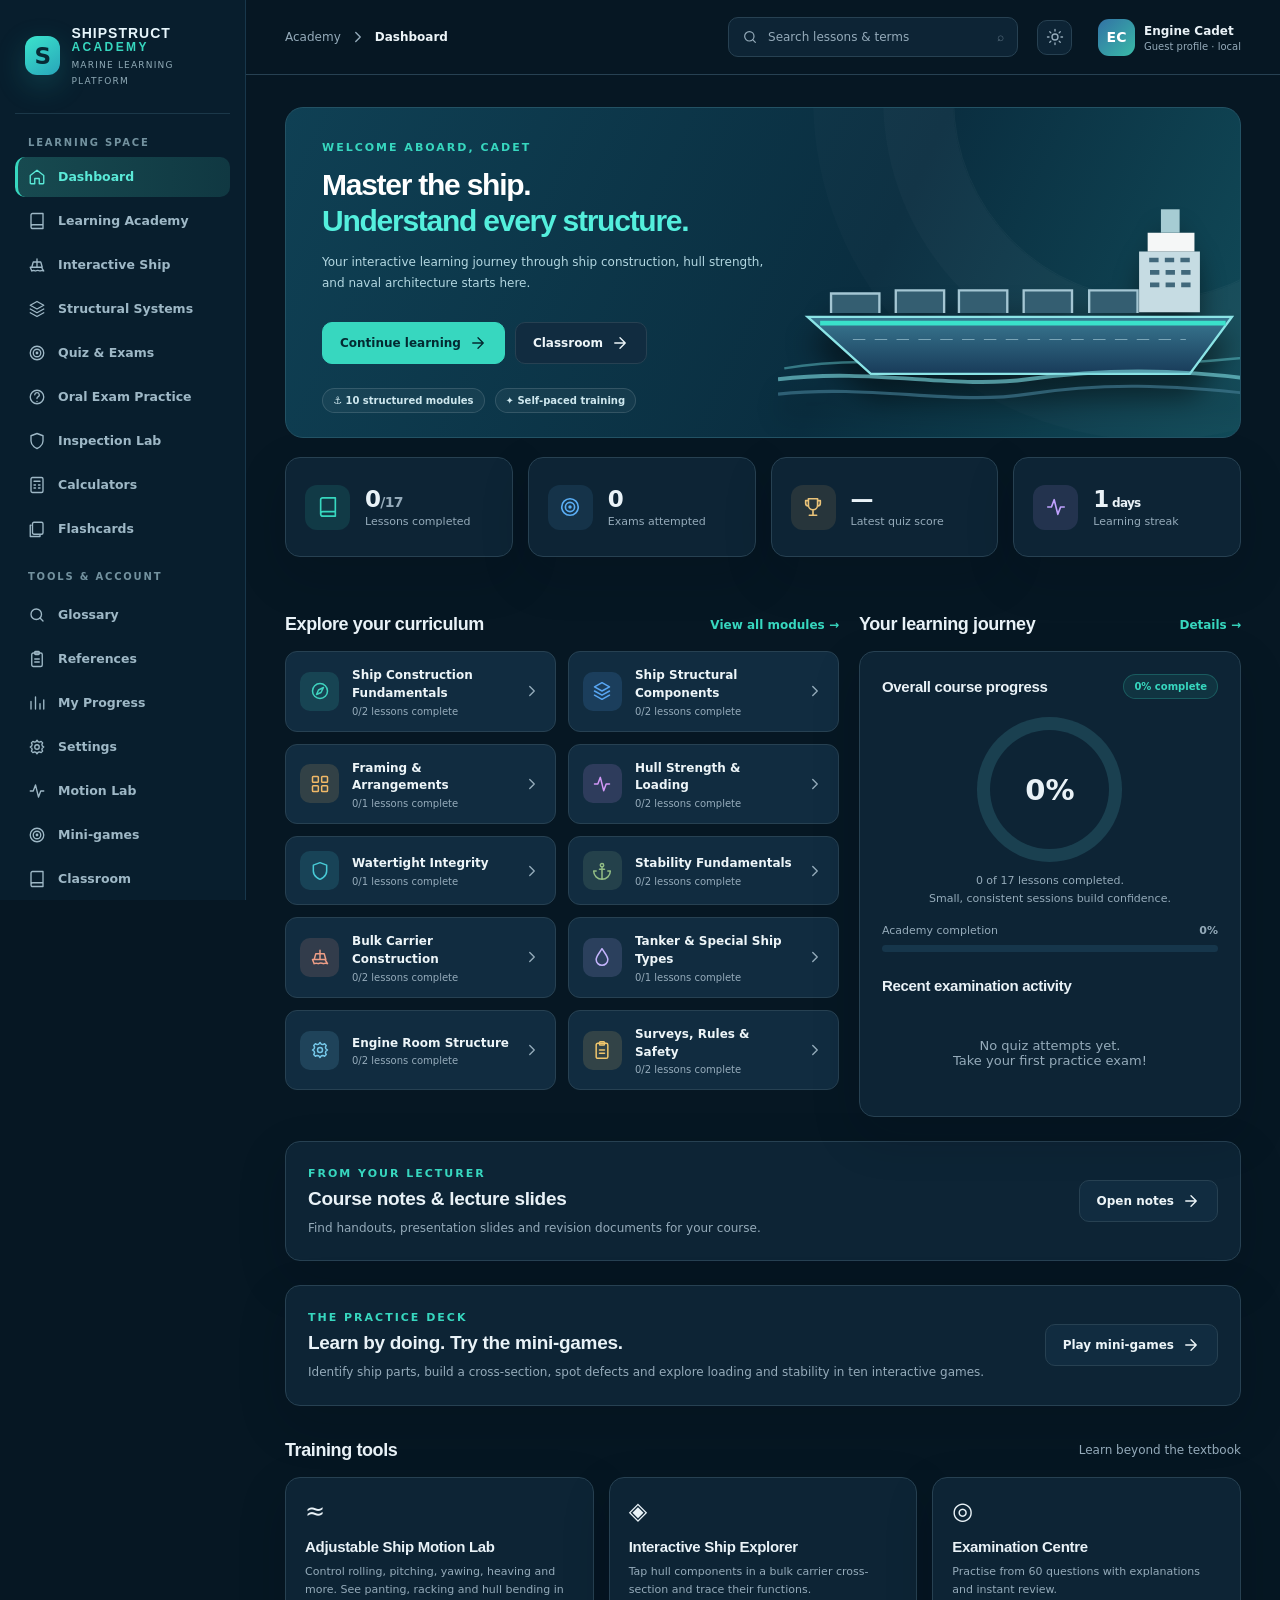
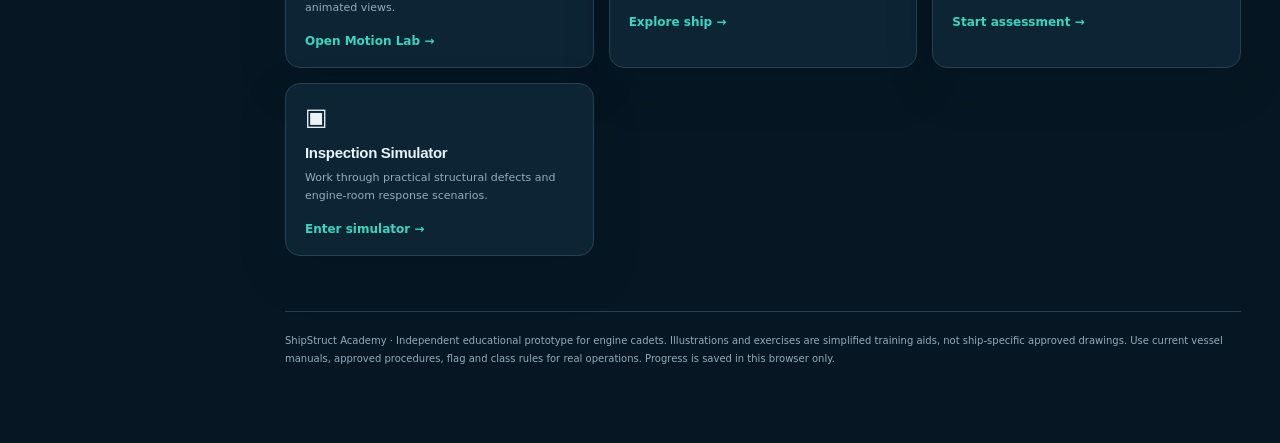
==== commit a4b23dfa: "Add adjustable ship motion and hull simulations Add an adjustable cargo-vessel teaching model for ro" ====
--- a/index.html
+++ b/index.html
@@ -430,7 +430,7 @@
 function page(){const hash=location.hash.replace(/^#/,'');return hash||'dashboard'}
 function go(path){if(page()===path){render();window.scrollTo({top:0,behavior:'smooth'})}else location.hash='#'+path}
 function getCurrentName(route){if(route.startsWith('lesson/'))return 'Lesson';if(route==='quiz')return 'Quiz & Exams';if(route.startsWith('inspection/'))return 'Inspection Lab';return NAV.find(x=>x[0]===route)?.[2]||'Dashboard'}
-function sidebar(route){return `<aside class="sidebar ${ui.menu?'open':''}" id="sidebar"><a class="brand" href="#dashboard"><span class="brandmark">S</span><span><span class="brandname">SHIPSTRUCT<strong>ACADEMY</strong></span><span class="brandhint">MARINE LEARNING PLATFORM</span></span></a><div class="side-section">LEARNING SPACE</div><div class="nav">${NAV.map(([id,i,label],idx)=>`${idx===9?'<div class="side-section" style="padding-top:18px">TOOLS & ACCOUNT</div>':''}<a href="#${id}" class="nav-link ${(route===id||(route.startsWith('lesson/')&&id==='academy')||(route.startsWith('inspection/')&&id==='inspections'))?'active':''}">${icon(i)}<span>${label}</span></a>`).join('')}<a href="games.html" class="nav-link">${icon('target')}<span>Mini-games</span></a><a href="classroom.html" class="nav-link">${icon('book')}<span>Classroom</span></a><a href="notes.html" class="nav-link">${icon('book')}<span>Course notes</span></a></div><div class="side-bottom"><div class="side-tip"><div class="tip-emoji">⚓</div><h4>Make every watch count.</h4><p>Explore the structure beneath your feet — and prepare for your next oral exam.</p><button class="tip-btn" data-action="start-quick-quiz">Start practice quiz ${icon('arrow')}</button></div><div class="side-version">VERSION 1.1 · MOBILE-FRIENDLY MVP</div></div></aside>`}
+function sidebar(route){return `<aside class="sidebar ${ui.menu?'open':''}" id="sidebar"><a class="brand" href="#dashboard"><span class="brandmark">S</span><span><span class="brandname">SHIPSTRUCT<strong>ACADEMY</strong></span><span class="brandhint">MARINE LEARNING PLATFORM</span></span></a><div class="side-section">LEARNING SPACE</div><div class="nav">${NAV.map(([id,i,label],idx)=>`${idx===9?'<div class="side-section" style="padding-top:18px">TOOLS & ACCOUNT</div>':''}<a href="#${id}" class="nav-link ${(route===id||(route.startsWith('lesson/')&&id==='academy')||(route.startsWith('inspection/')&&id==='inspections'))?'active':''}">${icon(i)}<span>${label}</span></a>`).join('')}<a href="simulator.html" class="nav-link">${icon('activity')}<span>Motion Lab</span></a><a href="games.html" class="nav-link">${icon('target')}<span>Mini-games</span></a><a href="classroom.html" class="nav-link">${icon('book')}<span>Classroom</span></a><a href="notes.html" class="nav-link">${icon('book')}<span>Course notes</span></a></div><div class="side-bottom"><div class="side-tip"><div class="tip-emoji">⚓</div><h4>Make every watch count.</h4><p>Explore the structure beneath your feet — and prepare for your next oral exam.</p><button class="tip-btn" data-action="start-quick-quiz">Start practice quiz ${icon('arrow')}</button></div><div class="side-version">VERSION 1.1 · MOBILE-FRIENDLY MVP</div></div></aside>`}
 function header(route){return `<header class="topbar"><button class="mobile-menu" data-action="menu" aria-label="Open menu">${icon('menu')}</button><div class="breadcrumb">Academy ${icon('chevron',13)} <strong>${safe(getCurrentName(route))}</strong></div><div class="top-spacer"></div><button class="global-search" data-action="global-search">${icon('search')} Search lessons & terms <span style="margin-left:auto;opacity:.6">⌕</span></button><button class="top-round" data-action="theme" title="Toggle theme" aria-label="Toggle color theme">${icon(data.theme==='dark'?'sun':'moon')}</button><div class="avatar"><span class="avatar-circle">EC</span><span><strong>Engine Cadet</strong><small>Guest profile · local</small></span></div></header>`}
 function mobileTabs(route){const tabs=[['dashboard','home','Home'],['academy','book','Learn'],['explorer','ship','Explore'],['quiz','target','Quiz'],['more','menu','More']];const current=route.startsWith('lesson/')?'academy':route.startsWith('inspection/')?'more':route;return `<nav class="mobile-tabs" aria-label="Primary mobile navigation">${tabs.map(([id,ic,label])=>`<button type="button" class="mobile-tab ${current===id||(id==='more'&&(!tabs.some(x=>x[0]===current)||ui.menu))?'active':''}" ${id==='more'?'data-action="menu"':'data-action="goto" data-page="'+id+'"'} aria-label="${label}" ${current===id?'aria-current="page"':''}>${icon(ic,22)}<span>${label}</span></button>`).join('')}</nav>`}
 function footer(){return `<footer class="footnote">ShipStruct Academy · Independent educational prototype for engine cadets. Illustrations and exercises are simplified training aids, not ship-specific approved drawings. Use current vessel manuals, approved procedures, flag and class rules for real operations. Progress is saved in this browser only.</footer>`}
@@ -440,7 +440,7 @@
 function render(){const route=page();if(ui.menu&&window.innerWidth>950)ui.menu=false;document.body.classList.toggle('light',data.theme==='light');let view='';if(route==='dashboard')view=dashboard();else if(route==='academy')view=academy();else if(route.startsWith('lesson/'))view=lessonView(route.split('/')[1]);else if(route==='explorer')view=explorer();else if(route==='systems')view=systemsPage();else if(route==='oral')view=oralPage();else if(route==='quiz')view=quizPage();else if(route==='inspections')view=inspections();else if(route.startsWith('inspection/'))view=inspectionPage(route.split('/')[1]);else if(route==='calculators')view=calculators();else if(route==='flashcards')view=flashcards();else if(route==='glossary')view=glossary();else if(route==='resources')view=resources();else if(route==='progress')view=progress();else if(route==='settings')view=settings();else view=dashboard();el('app').innerHTML=`<div class="shell">${sidebar(route)}<div class="main">${header(route)}<main class="content">${view}${footer()}</main></div></div>${mobileTabs(route)}<div class="overlay ${ui.menu?'show':''}" data-action="close-menu"></div>`;if(route==='quiz'&&ui.quiz&&!ui.quiz.done)updateTimerUI()}
 function shipHero(){return `<svg viewBox="0 0 610 290" aria-label="Stylized bulk carrier at sea" role="img"><defs><linearGradient id="shipgradient" x1="0" x2="0" y1="0" y2="1"><stop stop-color="#3a7992"/><stop offset="1" stop-color="#183b59"/></linearGradient></defs><path d="M8 239 C150 215 310 254 602 225" fill="none" stroke="#6bd5d9" stroke-width="3" opacity=".45"/><path d="M38 173H582L528 246H119Z" fill="url(#shipgradient)" stroke="#8be4e6" stroke-width="3"/><path d="M54 181H574" stroke="#3ae1cb" stroke-width="6"/><path d="M68 168V143h62v25M151 168V139h62v29M232 168v-29h62v29M315 168v-29h62v29M399 168v-29h62v29" fill="#345e71" stroke="#a4c6d3" stroke-width="3"/><path d="M463 167v-78h78v78" fill="#c6dce3"/><path d="M474 89V65h60v24" fill="#f5f7f7"/><path d="M491 65V35h24v30" fill="#a6ccd3"/><path d="M476 100h56m-55 16h55m-55 16h55" stroke="#41687b" stroke-width="6" stroke-dasharray="12 8"/><path d="M96 202h427" stroke="#d7f8ff" stroke-width="1.4" stroke-dasharray="16 12" opacity=".45"/><path d="M0 253c120-15 225 13 320 0s184-14 290 0" stroke="#78d4db" stroke-width="5" fill="none" opacity=".65"/><path d="M0 272c120-13 225 15 320 0s184-12 290 0" stroke="#427c92" stroke-width="4" fill="none" opacity=".65"/></svg>`}
 const lessonDone=id=>data.completed.includes(id);
-function dashboard(){const complete=count(data.completed),s=pct(complete,LESSONS.length),attempts=count(data.history),last=data.history.at(-1);const recommended=LESSONS.find(l=>!lessonDone(l.id))||LESSONS[0];const history=data.history.slice(-3).reverse();return `<section class="hero"><div class="hero-text"><div class="eyebrow">WELCOME ABOARD, CADET</div><h1>Master the ship.<br><span>Understand every structure.</span></h1><p>Your interactive learning journey through ship construction, hull strength, and naval architecture starts here.</p><div class="hero-actions"><button class="btn" data-action="goto" data-page="lesson/${recommended.id}">Continue learning ${icon('arrow')}</button><a class="btn secondary" href="classroom.html">Classroom ${icon('arrow')}</a></div><div class="hero-meta"><span class="pill">⚓ 10 structured modules</span><span class="pill">✦ Self-paced training</span></div></div><div class="hero-visual">${shipHero()}</div></section><div class="stats"><div class="card stat"><div class="stat-icon">${icon('book')}</div><div><strong>${complete}<span class="muted" style="font-size:14px">/${LESSONS.length}</span></strong><small>Lessons completed</small></div></div><div class="card stat"><div class="stat-icon">${icon('target')}</div><div><strong>${attempts}</strong><small>Exams attempted</small></div></div><div class="card stat"><div class="stat-icon">${icon('trophy')}</div><div><strong>${last?last.score+'%':'—'}</strong><small>Latest quiz score</small></div></div><div class="card stat"><div class="stat-icon">${icon('activity')}</div><div><strong>${streak()}<span style="font-size:12px"> days</span></strong><small>Learning streak</small></div></div></div><div class="grid-two" style="margin-top:23px"><div><div class="section-head"><h2>Explore your curriculum</h2><button class="link" data-action="goto" data-page="academy">View all modules →</button></div><div class="module-list">${MODULES.map(m=>`<button class="module-row" data-action="module" data-id="${m.id}"><span class="mod-icon" style="--mod-color:${m.color}">${icon(m.icon)}</span><span><span class="mod-title">${safe(m.title)}</span><small>${LESSONS.filter(l=>l.module===m.id&&lessonDone(l.id)).length}/${LESSONS.filter(l=>l.module===m.id).length} lessons complete</small></span><span style="margin-left:auto;color:var(--muted)">${icon('chevron',14)}</span></button>`).join('')}</div></div><div><div class="section-head"><h2>Your learning journey</h2><button class="link" data-action="goto" data-page="progress">Details →</button></div><div class="card"><div class="card-header"><h3>Overall course progress</h3><span class="pill accent">${s}% complete</span></div><div class="circle-progress" style="--pct:${s}"><strong>${s}%</strong></div><div class="progress-hint">${complete} of ${LESSONS.length} lessons completed.<br>Small, consistent sessions build confidence.</div><div class="progress-row"><span>Academy completion</span><strong>${s}%</strong></div><div class="progress-track"><div class="progress-fill" style="width:${s}%"></div></div><div style="margin-top:25px"><div class="card-header"><h3>Recent examination activity</h3></div>${history.length?history.map(h=>`<div class="activity-item"><div class="activity-dot"></div><div style="flex:1"><h4>${h.score}% · ${h.mode||'Practice'} quiz</h4><small>${new Date(h.date).toLocaleDateString()} · ${h.correct}/${h.total} correct</small></div><span class="pill">${h.score>=70?'On track':'Revise'}</span></div>`).join(''):'<div class="empty" style="padding:26px 0">No quiz attempts yet.<br>Take your first practice exam!</div>'}</div></div></div></div><a href="notes.html" class="card course-notes-link"><div><span class="eyebrow">FROM YOUR LECTURER</span><h3>Course notes & lecture slides</h3><p>Find handouts, presentation slides and revision documents for your course.</p></div><span class="btn secondary">Open notes ${icon('arrow')}</span></a><a href="games.html" class="card course-notes-link"><div><span class="eyebrow">THE PRACTICE DECK</span><h3>Learn by doing. Try the mini-games.</h3><p>Identify ship parts, build a cross-section, spot defects and explore loading and stability in ten interactive games.</p></div><span class="btn secondary">Play mini-games ${icon('arrow')}</span></a><div class="section-head"><h2>Training tools</h2><small>Learn beyond the textbook</small></div><div class="workspace"><div class="card"><span class="big-icon">◈</span><h3>Interactive Ship Explorer</h3><p>Tap hull components in a bulk carrier cross-section and trace their functions.</p><button class="link" data-action="goto" data-page="explorer">Explore ship →</button></div><div class="card"><span class="big-icon">◎</span><h3>Examination Centre</h3><p>Practise from ${QUESTIONS.length} questions with explanations and instant review.</p><button class="link" data-action="goto" data-page="quiz">Start assessment →</button></div><div class="card"><span class="big-icon">▣</span><h3>Inspection Simulator</h3><p>Work through practical structural defects and engine-room response scenarios.</p><button class="link" data-action="goto" data-page="inspections">Enter simulator →</button></div></div>`}
+function dashboard(){const complete=count(data.completed),s=pct(complete,LESSONS.length),attempts=count(data.history),last=data.history.at(-1);const recommended=LESSONS.find(l=>!lessonDone(l.id))||LESSONS[0];const history=data.history.slice(-3).reverse();return `<section class="hero"><div class="hero-text"><div class="eyebrow">WELCOME ABOARD, CADET</div><h1>Master the ship.<br><span>Understand every structure.</span></h1><p>Your interactive learning journey through ship construction, hull strength, and naval architecture starts here.</p><div class="hero-actions"><button class="btn" data-action="goto" data-page="lesson/${recommended.id}">Continue learning ${icon('arrow')}</button><a class="btn secondary" href="classroom.html">Classroom ${icon('arrow')}</a></div><div class="hero-meta"><span class="pill">⚓ 10 structured modules</span><span class="pill">✦ Self-paced training</span></div></div><div class="hero-visual">${shipHero()}</div></section><div class="stats"><div class="card stat"><div class="stat-icon">${icon('book')}</div><div><strong>${complete}<span class="muted" style="font-size:14px">/${LESSONS.length}</span></strong><small>Lessons completed</small></div></div><div class="card stat"><div class="stat-icon">${icon('target')}</div><div><strong>${attempts}</strong><small>Exams attempted</small></div></div><div class="card stat"><div class="stat-icon">${icon('trophy')}</div><div><strong>${last?last.score+'%':'—'}</strong><small>Latest quiz score</small></div></div><div class="card stat"><div class="stat-icon">${icon('activity')}</div><div><strong>${streak()}<span style="font-size:12px"> days</span></strong><small>Learning streak</small></div></div></div><div class="grid-two" style="margin-top:23px"><div><div class="section-head"><h2>Explore your curriculum</h2><button class="link" data-action="goto" data-page="academy">View all modules →</button></div><div class="module-list">${MODULES.map(m=>`<button class="module-row" data-action="module" data-id="${m.id}"><span class="mod-icon" style="--mod-color:${m.color}">${icon(m.icon)}</span><span><span class="mod-title">${safe(m.title)}</span><small>${LESSONS.filter(l=>l.module===m.id&&lessonDone(l.id)).length}/${LESSONS.filter(l=>l.module===m.id).length} lessons complete</small></span><span style="margin-left:auto;color:var(--muted)">${icon('chevron',14)}</span></button>`).join('')}</div></div><div><div class="section-head"><h2>Your learning journey</h2><button class="link" data-action="goto" data-page="progress">Details →</button></div><div class="card"><div class="card-header"><h3>Overall course progress</h3><span class="pill accent">${s}% complete</span></div><div class="circle-progress" style="--pct:${s}"><strong>${s}%</strong></div><div class="progress-hint">${complete} of ${LESSONS.length} lessons completed.<br>Small, consistent sessions build confidence.</div><div class="progress-row"><span>Academy completion</span><strong>${s}%</strong></div><div class="progress-track"><div class="progress-fill" style="width:${s}%"></div></div><div style="margin-top:25px"><div class="card-header"><h3>Recent examination activity</h3></div>${history.length?history.map(h=>`<div class="activity-item"><div class="activity-dot"></div><div style="flex:1"><h4>${h.score}% · ${h.mode||'Practice'} quiz</h4><small>${new Date(h.date).toLocaleDateString()} · ${h.correct}/${h.total} correct</small></div><span class="pill">${h.score>=70?'On track':'Revise'}</span></div>`).join(''):'<div class="empty" style="padding:26px 0">No quiz attempts yet.<br>Take your first practice exam!</div>'}</div></div></div></div><a href="notes.html" class="card course-notes-link"><div><span class="eyebrow">FROM YOUR LECTURER</span><h3>Course notes & lecture slides</h3><p>Find handouts, presentation slides and revision documents for your course.</p></div><span class="btn secondary">Open notes ${icon('arrow')}</span></a><a href="games.html" class="card course-notes-link"><div><span class="eyebrow">THE PRACTICE DECK</span><h3>Learn by doing. Try the mini-games.</h3><p>Identify ship parts, build a cross-section, spot defects and explore loading and stability in ten interactive games.</p></div><span class="btn secondary">Play mini-games ${icon('arrow')}</span></a><div class="section-head"><h2>Training tools</h2><small>Learn beyond the textbook</small></div><div class="workspace"><div class="card"><span class="big-icon">≈</span><h3>Adjustable Ship Motion Lab</h3><p>Control rolling, pitching, yawing, heaving and more. See panting, racking and hull bending in animated views.</p><a class="link" href="simulator.html">Open Motion Lab →</a></div><div class="card"><span class="big-icon">◈</span><h3>Interactive Ship Explorer</h3><p>Tap hull components in a bulk carrier cross-section and trace their functions.</p><button class="link" data-action="goto" data-page="explorer">Explore ship →</button></div><div class="card"><span class="big-icon">◎</span><h3>Examination Centre</h3><p>Practise from ${QUESTIONS.length} questions with explanations and instant review.</p><button class="link" data-action="goto" data-page="quiz">Start assessment →</button></div><div class="card"><span class="big-icon">▣</span><h3>Inspection Simulator</h3><p>Work through practical structural defects and engine-room response scenarios.</p><button class="link" data-action="goto" data-page="inspections">Enter simulator →</button></div></div>`}
 function academy(){const modules=ui.module==='all'?MODULES:MODULES.filter(m=>m.id===Number(ui.module));return `${pageHeading('THE CURRICULUM','Ship Construction Academy','A structured path from ship dimensions and steel structure to hull strength, engine-room foundations and safety regulations.')}<div class="academy-controls"><input class="searchbox" id="academy-search" placeholder="Search lessons, topics and components…" aria-label="Search lessons" value="${safe(ui.academySearch)}"><select class="select" id="module-filter" aria-label="Filter module"><option value="all">All 10 modules</option>${MODULES.map(m=>`<option value="${m.id}" ${String(ui.module)===String(m.id)?'selected':''}>${m.id.toString().padStart(2,'0')} · ${safe(m.title)}</option>`).join('')}</select><span class="pill accent">${LESSONS.length} guided lessons</span></div><div id="lessons-container">${modules.map(m=>{const items=LESSONS.filter(l=>l.module===m.id);return `<section class="module-section"><div class="section-head"><h2><span style="color:${m.color}">M${m.id.toString().padStart(2,'0')}</span> · ${safe(m.title)}</h2><small>${items.filter(l=>lessonDone(l.id)).length}/${items.length} complete</small></div><div class="lesson-grid">${items.map(l=>`<article class="card lesson-tile" data-search-text="${safe((m.title+' '+l.title+' '+l.overview+' '+l.terms.join(' ')).toLowerCase())}"><div class="card-kicker">${safe(m.title)} · ${l.minutes} MIN</div><h3>${safe(l.title)}</h3><p>${safe(l.overview)}</p><div class="bottom"><span>${icon('clock',12)} ${l.minutes} min read</span><button class="btn small ${lessonDone(l.id)?'secondary':''}" data-action="goto" data-page="lesson/${l.id}">${lessonDone(l.id)?'Review lesson':'Start lesson'} ${icon('arrow',13)}</button></div></article>`).join('')}</div></section>`}).join('')}</div><div class="note-block"><h4>About this training material</h4><p>Lessons are authored as introductory training content and include simplified engineering explanations, not ship-specific design approvals. Always use actual vessel documentation for operating decisions.</p></div>`}
 function lessonView(id){const l=lessonBy(id);if(!l)return `<div class="empty">Lesson not found. <a href="#academy">Return to academy</a>.</div>`;const m=moduleBy(l.module);const pos=LESSONS.indexOf(l);const next=LESSONS[pos+1];const bookmarked=data.bookmarks.includes(id);return `<a class="backlink" href="#academy">← Back to Learning Academy</a><div class="page-top"><div class="eyebrow">MODULE ${String(l.module).padStart(2,'0')} · ${safe(m.title)}</div><h1>${safe(l.title)}</h1><div class="subtext">${icon('clock',13)} ${l.minutes} minute lesson · Structured for Marine Engineering Cadets</div></div><div class="lesson-body"><article class="card article"><div class="pill accent">LECTURER'S NOTES</div><h2>What you will learn</h2><ul>${l.objectives.map(x=>`<li>${safe(x)}</li>`).join('')}</ul><h2>01 / Understanding the concept</h2><p class="lead">${safe(l.overview)}</p><h2>02 / Technical explanation</h2>${l.details.map(x=>`<p>${safe(x)}</p>`).join('')}<h2>03 / Engineering principle</h2><p>${safe(l.principle)}</p><div class="note-block"><h4>${icon('ship',13)} Onboard application</h4><p>${safe(l.aboard)}</p></div><h2>04 / Common faults & failure mechanisms</h2><p>${safe(l.defects)}</p><h2>05 / Inspection and maintenance</h2><p>${safe(l.inspection)}</p><h2>06 / Key terms</h2><div class="tag-list">${l.terms.map(t=>`<span>${safe(t)}</span>`).join('')}</div><div class="note-block"><h4>${icon('bulb',13)} Remember this</h4><p>${safe(l.summary)}</p></div><div class="section-head"><h2>Knowledge check</h2></div><p>Test this topic with practice questions. Each answer includes a technical explanation.</p><div style="display:flex;gap:9px;flex-wrap:wrap"><button class="btn" data-action="quiz-module" data-id="${l.module}">Take module quiz ${icon('arrow')}</button><button class="btn secondary" data-action="complete" data-id="${l.id}">${lessonDone(id)?'✓ Lesson completed':'✓ Mark lesson complete'}</button></div><div style="margin-top:24px;border-top:1px solid var(--border);padding-top:19px">${next?`<div class="muted mini">UP NEXT</div><h3 style="margin:8px 0 14px">${safe(next.title)}</h3><button class="btn secondary" data-action="goto" data-page="lesson/${next.id}">Next lesson ${icon('arrow')}</button>`:'<span class="pill accent">You have reached the final lesson!</span>'}</div></article><aside class="article-side"><div class="card"><div class="card-header"><h3>Lesson tools</h3><span class="pill">${l.minutes} min</span></div><button class="btn full ${lessonDone(id)?'secondary':''}" data-action="complete" data-id="${id}">${icon('check')} ${lessonDone(id)?'Completed · Undo':'Mark as complete'}</button><button style="margin-top:9px" class="btn secondary full" data-action="bookmark" data-id="${id}">${icon('bookmark')} ${bookmarked?'Remove bookmark':'Bookmark lesson'}</button><p class="muted mini" style="margin-bottom:0;line-height:1.7">Progress saved on this device. Complete lessons as you study.</p></div><div class="card"><div class="card-header"><h3>My study notes</h3>${icon('report')}</div><textarea class="textarea" id="lesson-note" placeholder="Write your own notes, doubts or oral-exam questions…">${safe(data.notes[id]||'')}</textarea><button class="btn secondary small" data-action="save-note" data-id="${id}" style="margin-top:10px">Save notes</button></div><div class="card"><h3>Learning objectives</h3><ul class="objectives-list">${l.objectives.map(x=>`<li>${safe(x)}</li>`).join('')}</ul></div></aside></div>`}
 function crossSection(){const chosen=ui.selectedPart;const part=(id,shape)=>`<g class="ship-part ${chosen===id?'active':''}" data-part="${id}" role="button" tabindex="0" aria-label="${safe(PARTS.find(p=>p.id===id)?.name||id)}">${shape}</g>`;const label=(x,y,text)=>ui.showLabels?`<text x="${x}" y="${y}" class="ship-label" text-anchor="middle">${text}</text>`:'';return `<svg id="hull-diagram" viewBox="0 0 900 515" role="group" aria-label="Schematic transverse section of typical bulk carrier cargo hold. Click colored structural components to learn more."><defs><pattern id="gridlines" patternUnits="userSpaceOnUse" width="32" height="32"><path d="M32 0H0V32" fill="none" stroke="#416376" stroke-width=".45"/></pattern><linearGradient id="sea" x1="0" x2="0" y1="0" y2="1"><stop stop-color="#2a718e" stop-opacity=".36"/><stop offset="1" stop-color="#1a4a65" stop-opacity=".08"/></linearGradient></defs><rect width="900" height="515" fill="url(#gridlines)"/><text x="34" y="35" fill="#5ca8c3" font-size="12" letter-spacing="2" font-family="system-ui">TYPICAL BULK CARRIER · TRANSVERSE SECTION</text><path d="M0 284 Q110 268 210 283T450 284T690 284T900 284V515H0Z" fill="url(#sea)"/><path d="M0 284 Q110 268 210 283T450 284T690 284T900 284" fill="none" stroke="#65b8d4" stroke-width="2" opacity=".5"/><path d="M140 124 L175 417 Q180 455 234 459H666Q720 455 725 417L760 124" fill="none" stroke="#92c8d1" stroke-width="5" opacity=".6"/>
@@ -460,7 +460,7 @@
 function explorer(){const part=PARTS.find(p=>p.id===ui.selectedPart)||PARTS[0];return `${pageHeading('VISUAL LEARNING LAB','Interactive Ship Explorer','Explore a simplified transverse cutaway of a bulk carrier. Select any colored structural element to discover its purpose, location and inspection concerns.')}<div class="explorer-grid"><div><div class="card flat"><div class="explorer-control"><div><h3>Bulk carrier · midship cargo section</h3><div class="muted mini" style="margin-top:5px">Transverse view · stylized structural schematic</div></div><button class="btn secondary small" data-action="toggle-labels">${ui.showLabels?'Hide labels':'Show labels'}</button></div><div class="diagram-wrap">${crossSection()}</div><p class="diagram-hint">${icon('question',13)} Tap a colored member or use the selectors below. Section is schematic and not suitable for construction or survey work.</p><div class="legend"><span><i style="--c:#72b8d6"></i>Hull shell</span><span><i style="--c:#e6b56d"></i>Tank top</span><span><i style="--c:#47d5c0"></i>Wing tanks</span><span><i style="--c:#86a7f9"></i>Double bottom</span><span><i style="--c:#f1bc7c"></i>Stiffeners</span></div></div><div class="section-head"><h2>Explore components</h2><small>${PARTS.length} structural elements</small></div><div class="part-list">${PARTS.map(p=>`<button class="part-btn ${part.id===p.id?'active':''}" data-action="part" data-id="${p.id}">${safe(p.name)}</button>`).join('')}</div></div><aside><div class="card"><span class="pill accent">STRUCTURE SELECTED</span><h2 class="info-header">${safe(part.name)}</h2><div class="info-field"><h4>Location</h4><p>${safe(part.loc)}</p></div><div class="info-field"><h4>What it does</h4><p>${safe(part.purpose)}</p></div><div class="info-field"><h4>Inspection focus</h4><p>${safe(part.inspect)}</p></div><button class="btn full" data-action="goto" data-page="lesson/${part.lesson}">Study related lesson ${icon('arrow')}</button></div><div class="card" style="margin-top:16px"><h3>Why this matters onboard</h3><p class="muted mini">Understanding structure helps you identify leaks, report defects precisely, support tank inspections, and recognize how machinery loads are transmitted through the hull.</p></div></aside></div>`}
 function hullStressDiagram(){const hog=ui.loadCase==='hogging';const deck=hog?'M75 112 Q350 58 625 112':'M75 80 Q350 136 625 80';const bottom=hog?'M75 160 Q350 106 625 160':'M75 130 Q350 187 625 130';const water=hog?'M0 188 Q350 92 700 188 L700 275 H0Z':'M0 152 Q350 236 700 152 L700 275 H0Z';return `<svg viewBox="0 0 700 275" role="img" aria-label="Schematic ${ui.loadCase} ship hull bending and wave conditions"><defs><linearGradient id="oceanShade" x1="0" y1="0" x2="0" y2="1"><stop stop-color="#1c8192" stop-opacity=".44"/><stop offset="1" stop-color="#071f34"/></linearGradient></defs><path d="${water}" fill="url(#oceanShade)" stroke="#40d8c7" stroke-width="3"/><path d="${deck}" fill="none" stroke="#73d8e9" stroke-width="13" stroke-linecap="round"/><path d="${bottom}" fill="none" stroke="#6f91bd" stroke-width="9" stroke-linecap="round"/>${[0,.125,.25,.375,.5,.625,.75,.875,1].map(t=>{const x=75+550*t;const deckY=hog?112-54*4*t*(1-t):80+56*4*t*(1-t);const bottomY=hog?160-54*4*t*(1-t):130+57*4*t*(1-t);return `<path d="M${x} ${deckY}V${bottomY}" stroke="#8bb9cb" stroke-width="3" opacity=".8"/>`}).join('')}<g font-family="system-ui,sans-serif" font-weight="700" font-size="16"><text x="350" y="29" fill="#e4fdff" text-anchor="middle">${hog?'HOGGING — CENTRE RISES':'SAGGING — CENTRE DROPS'}</text><text x="350" y="247" fill="#9bc5d1" text-anchor="middle">Simplified hull girder deformation · exaggerated for learning</text></g></svg>`}
 function framingDiagram(){const isLong=ui.framing==='longitudinal';const lines=isLong?Array.from({length:6},(_,i)=>`<path d="M80 ${60+i*23}H620" stroke="#45e3c7" stroke-width="${i%2?3:5}"/>`).join('')+Array.from({length:4},(_,i)=>`<path d="M${150+i*135} 48V191" stroke="#91bed1" stroke-width="8" opacity=".65"/>`).join(''):Array.from({length:12},(_,i)=>`<path d="M${97+i*47} 51V191" stroke="#45e3c7" stroke-width="5"/>`).join('')+Array.from({length:2},(_,i)=>`<path d="M80 ${98+i*63}H620" stroke="#91bed1" stroke-width="8" opacity=".65"/>`).join('');return `<svg viewBox="0 0 700 238" role="img" aria-label="Simplified ${ui.framing} framing plan"><rect x="67" y="38" width="566" height="160" rx="14" fill="#153c52" stroke="#8ab7ca" stroke-width="5"/>${lines}<text x="350" y="225" fill="#add0da" font-family="system-ui,sans-serif" font-size="15" text-anchor="middle">${isLong?'Fore-and-aft stiffeners with spaced transverse webs':'Closely spaced transverse frames with longitudinal supports'}</text></svg>`}
-function systemsPage(){const hog=ui.loadCase==='hogging',long=ui.framing==='longitudinal';return `${pageHeading('HULL STRUCTURE WORKSHOP','Structural Systems & Strength','Explore simplified hull bending and framing principles. The diagrams are educational illustrations, not actual stress calculations or class-approved drawings.')}<div class="lab-grid"><div class="card"><div class="card-header"><h3>Hull girder bending simulator</h3><span class="pill accent">Interactive concept model</span></div><div class="tab-row"><button class="btn ${hog?'':'secondary'} small" data-action="load-case" data-value="hogging">Hogging</button><button class="btn ${hog?'secondary':''} small" data-action="load-case" data-value="sagging">Sagging</button></div><div class="diagram-wrap lab-diagram">${hullStressDiagram()}</div><div class="lab-readout"><div><small>DECK STRUCTURE</small><strong>${hog?'Mainly tension':'Mainly compression'}</strong></div><div><small>BOTTOM STRUCTURE</small><strong>${hog?'Mainly compression':'Mainly tension'}</strong></div></div><p class="muted mini" style="line-height:1.8">${hog?'When buoyant support is relatively greater amidships, the hull may curve upward in hogging.':'When buoyant support is relatively reduced amidships, the hull may curve downward in sagging.'} Sea loading, still-water loading and ship design all affect the actual stress field.</p></div><div class="card"><div class="card-header"><h3>Framing system comparison</h3></div><div class="tab-row"><button class="btn ${long?'':'secondary'} small" data-action="framing" data-value="longitudinal">Longitudinal</button><button class="btn ${long?'secondary':''} small" data-action="framing" data-value="transverse">Transverse</button></div><div class="diagram-wrap lab-diagram">${framingDiagram()}</div><h3 style="margin-top:17px">${long?'Longitudinal framing':'Transverse framing'}</h3><p class="muted mini" style="line-height:1.85">${long?'Closely spaced fore-and-aft stiffeners are supported by deeper transverse frames. The arrangement contributes effectively to longitudinal hull-girder strength, particularly around the deck and bottom.':'Closer-spaced transverse frames support shell panels and distribute local and transverse loads. Longitudinal girders and other primary members still contribute to overall strength.'}</p><button class="btn secondary small" data-action="goto" data-page="lesson/framing-arrangements">Read full framing lesson ${icon('arrow',13)}</button></div></div><div class="section-head"><h2>Cadet’s engineering checklist</h2></div><div class="course-callouts"><div class="card flat"><h3>01 · Identify load paths</h3><p class="muted mini">From the plating to stiffeners, then primary supporting members and the hull girder.</p></div><div class="card flat"><h3>02 · Distinguish effects</h3><p class="muted mini">Longitudinal bending, transverse racking and localized wave impact are different load cases.</p></div><div class="card flat"><h3>03 · Find the approved plans</h3><p class="muted mini">Review approved structural drawings, loading guidance, and class rules for any vessel-specific decision.</p></div></div>`}
+function systemsPage(){const hog=ui.loadCase==='hogging',long=ui.framing==='longitudinal';return `${pageHeading('HULL STRUCTURE WORKSHOP','Structural Systems & Strength','Explore simplified hull bending and framing principles. The diagrams are educational illustrations, not actual stress calculations or class-approved drawings.')}<a href="simulator.html#panting" class="card course-notes-link"><div><span class="eyebrow">WATCH THE STRUCTURE MOVE</span><h3>Open the adjustable Motion Lab</h3><p>Compare panting, racking, bending and twisting with the six whole-ship motions.</p></div><span class="btn secondary">Explore animations ${icon('arrow')}</span></a><div class="lab-grid"><div class="card"><div class="card-header"><h3>Hull girder bending simulator</h3><span class="pill accent">Interactive concept model</span></div><div class="tab-row"><button class="btn ${hog?'':'secondary'} small" data-action="load-case" data-value="hogging">Hogging</button><button class="btn ${hog?'secondary':''} small" data-action="load-case" data-value="sagging">Sagging</button></div><div class="diagram-wrap lab-diagram">${hullStressDiagram()}</div><div class="lab-readout"><div><small>DECK STRUCTURE</small><strong>${hog?'Mainly tension':'Mainly compression'}</strong></div><div><small>BOTTOM STRUCTURE</small><strong>${hog?'Mainly compression':'Mainly tension'}</strong></div></div><p class="muted mini" style="line-height:1.8">${hog?'When buoyant support is relatively greater amidships, the hull may curve upward in hogging.':'When buoyant support is relatively reduced amidships, the hull may curve downward in sagging.'} Sea loading, still-water loading and ship design all affect the actual stress field.</p></div><div class="card"><div class="card-header"><h3>Framing system comparison</h3></div><div class="tab-row"><button class="btn ${long?'':'secondary'} small" data-action="framing" data-value="longitudinal">Longitudinal</button><button class="btn ${long?'secondary':''} small" data-action="framing" data-value="transverse">Transverse</button></div><div class="diagram-wrap lab-diagram">${framingDiagram()}</div><h3 style="margin-top:17px">${long?'Longitudinal framing':'Transverse framing'}</h3><p class="muted mini" style="line-height:1.85">${long?'Closely spaced fore-and-aft stiffeners are supported by deeper transverse frames. The arrangement contributes effectively to longitudinal hull-girder strength, particularly around the deck and bottom.':'Closer-spaced transverse frames support shell panels and distribute local and transverse loads. Longitudinal girders and other primary members still contribute to overall strength.'}</p><button class="btn secondary small" data-action="goto" data-page="lesson/framing-arrangements">Read full framing lesson ${icon('arrow',13)}</button></div></div><div class="section-head"><h2>Cadet’s engineering checklist</h2></div><div class="course-callouts"><div class="card flat"><h3>01 · Identify load paths</h3><p class="muted mini">From the plating to stiffeners, then primary supporting members and the hull girder.</p></div><div class="card flat"><h3>02 · Distinguish effects</h3><p class="muted mini">Longitudinal bending, transverse racking and localized wave impact are different load cases.</p></div><div class="card flat"><h3>03 · Find the approved plans</h3><p class="muted mini">Review approved structural drawings, loading guidance, and class rules for any vessel-specific decision.</p></div></div>`}
 function oralPage(){if(!ui.oral){const attempts=count(data.oralHistory);const revise=(data.oralHistory||[]).filter(r=>r.grade==='revise').length;return `${pageHeading('CLASS 3 COC PREPARATION','Oral Examination Practice','Answer aloud or type your response. Reveal examiner checkpoints, evaluate your understanding, and keep a personal revision log.')}<div class="quiz-start"><div class="card"><div class="card-header"><h3>Configure oral practice</h3><span class="pill accent">${ORAL_QUESTIONS.length} questions</span></div><div class="field"><label for="oral-module">Select topic</label><select id="oral-module" class="select"><option value="all">All ship construction subjects</option>${MODULES.map(m=>`<option value="${m.id}" ${ui.oralModule===String(m.id)?'selected':''}>Module ${m.id} · ${safe(m.title)}</option>`).join('')}</select></div><div class="field"><label for="oral-count">Session length</label><select id="oral-count" class="select">${[3,5,10].map(n=>`<option value="${n}" ${ui.oralCount===String(n)?'selected':''}>${n} oral questions</option>`).join('')}</select></div><button class="btn full" data-action="start-oral">Begin oral examination ${icon('arrow')}</button><p class="mini muted">Questions are shuffled. If the selected module contains fewer questions, all available questions are used.</p></div><div class="card"><div class="eyebrow">TRAIN LIKE AN ENGINE CADET</div><h2 style="font-size:22px;line-height:1.45">Think, explain, and defend your answer.</h2><p class="muted" style="line-height:1.8">Give your explanation before revealing the model checkpoints. For a difficult question, use the examiner’s follow-up to test deeper understanding.</p><div class="oral-stats"><div><strong>${attempts}</strong><small>Responses recorded</small></div><div><strong>${revise}</strong><small>Marked for revision</small></div></div><div class="note-block"><h4>How marking works</h4><p>This is guided, self-assessed oral practice. The app does not listen to speech, verify your explanation, or issue a CoC grade.</p></div></div></div>`}const session=ui.oral;if(session.done){const good=session.responses.filter(x=>x.grade==='confident').length;return `${pageHeading('SESSION FINISHED','Oral Practice Debrief','Review your explanations, then repeat topics where you need more depth.')}<div class="card" style="max-width:850px;margin:0 auto"><span class="pill accent">${session.responses.length} questions completed</span><h2 style="font-size:30px">${good} confident / ${session.responses.length} responses</h2><p class="muted">Your result is a self-assessment, not an examination score.</p><div class="oral-debrief">${session.responses.map((r,i)=>{const q=ORAL_QUESTIONS.find(x=>x.id===r.id);return `<div class="review-item"><span class="pill ${r.grade==='confident'?'accent':'warning'}">${r.grade==='confident'?'Confident':'Revise'}</span><h4>${i+1}. ${safe(q.question)}</h4><p><strong>Your notes:</strong> ${safe(r.notes||'(Spoken response — no typed notes)')}</p><p><strong>Examiner follow-up:</strong> ${safe(q.followup)}</p></div>`}).join('')}</div><button class="btn" data-action="exit-oral">Start a new session ${icon('repeat')}</button></div>`}const q=ORAL_QUESTIONS.find(x=>x.id===session.ids[session.index]);const graded=Boolean(session.grade);return `${pageHeading('ORAL EXAM STATION','Chief Engineer’s Questions','One question at a time. Explain your reasoning clearly and consider likely follow-up questions.')}<div class="question-layout"><div class="quiz-progress"><span class="pill accent">Question ${session.index+1} / ${session.ids.length}</span><div class="progress-track"><div class="progress-fill" style="width:${pct(session.index,session.ids.length)}%"></div></div><span class="pill">${safe(q.level)}</span></div><div class="card quiz-panel"><span class="pill">MODULE ${q.module} · ${safe(moduleBy(q.module)?.title)}</span><h2>${safe(q.question)}</h2><div class="field"><label for="oral-answer">Your answer / revision notes (optional)</label><textarea id="oral-answer" class="textarea" placeholder="Explain the principle, the reason, and an example onboard...">${safe(ui.oralDraft)}</textarea></div>${!session.revealed?`<button class="btn" data-action="reveal-oral">Reveal examiner checkpoints ${icon('chevron')}</button>`:`<div class="examiner-points"><div class="eyebrow">EXAMINER CHECKPOINTS</div><ol>${q.model.map(t=>`<li>${safe(t)}</li>`).join('')}</ol><div class="followup"><strong>Follow-up question</strong><p>${safe(q.followup)}</p></div></div>${graded?`<div class="feedback"><strong>Response recorded: ${session.grade==='confident'?'Confident':'Needs revision'}</strong><p class="mini muted">You can revisit this subject in your learning record.</p></div><button class="btn" data-action="next-oral">${session.index===session.ids.length-1?'View debrief':'Next question'} ${icon('arrow',13)}</button>`:`<p class="muted mini" style="margin-top:16px">How well could you explain all the checkpoints?</p><div class="tab-row"><button class="btn secondary" data-action="grade-oral" data-value="revise">${icon('repeat',13)} Need revision</button><button class="btn" data-action="grade-oral" data-value="confident">${icon('check',13)} Confident</button></div>`}`}</div><div style="display:flex;justify-content:space-between;gap:12px;margin:16px 0"><button class="btn ghost small" data-action="exit-oral">Exit practice</button><span class="muted mini">Study aid · not a live examiner</span></div></div>`}
 function quizPage(){if(ui.quiz)return ui.quiz.done?quizResult():quizRunning();return `${pageHeading('ASSESSMENT CENTRE','Quiz & Examinations','Build confidence with instructor-style practice questions and clear explanations. Study by module or attempt a full mixed assessment.')}<div class="quiz-start"><div class="card"><div class="card-header"><h3>Configure your practice</h3><span class="pill accent">${QUESTIONS.length} verified-format questions</span></div><div class="field"><label>Topic / module</label><select class="select" id="quiz-module"><option value="all">All ship construction topics</option>${MODULES.map(m=>`<option value="${m.id}" ${ui.quizModule===String(m.id)?'selected':''}>Module ${m.id} · ${safe(m.title)}</option>`).join('')}</select></div><div class="field"><label>Number of questions</label><select class="select" id="quiz-count">${[10,20,50].map(n=>`<option value="${n}" ${ui.quizCount===String(n)?'selected':''}>${n} questions</option>`).join('')}</select></div><div class="field"><label>Assessment mode</label><select class="select" id="quiz-timed"><option value="no" ${ui.quizTimed==='no'?'selected':''}>Practice · untimed</option><option value="yes" ${ui.quizTimed==='yes'?'selected':''}>Timed exam · 60 sec / question</option></select></div><button class="btn full" data-action="start-quiz">Begin assessment ${icon('arrow')}</button><p class="mini muted" style="margin-bottom:0;line-height:1.7">If a selected module has fewer questions than requested, the app uses all available questions in that module.</p></div><div class="card"><div class="eyebrow">EXAM PREPARATION</div><h2 style="font-size:24px;line-height:1.35;margin:14px 0">Train the way a good engineer thinks.</h2><p class="muted" style="line-height:1.9">Every response includes an explanation of the correct underlying principle. Revise topics where you miss questions and track improvement across attempts.</p><div style="margin-top:20px;display:grid;gap:14px"><div class="activity-item"><span class="stat-icon">${icon('target')}</span><div><strong>Knowledge recall</strong><div class="muted mini">Dimensions, construction and structural terms</div></div></div><div class="activity-item"><span class="stat-icon">${icon('shield')}</span><div><strong>Shipboard judgement</strong><div class="muted mini">What to report, inspect and verify</div></div></div><div class="activity-item"><span class="stat-icon">${icon('trophy')}</span><div><strong>Progress insight</strong><div class="muted mini">Results saved locally for later review</div></div></div></div></div></div><div class="section-head"><h2>Recent assessment results</h2><button class="link" data-action="goto" data-page="progress">View learning analytics →</button></div><div class="card flat">${data.history.length?data.history.slice(-5).reverse().map(h=>`<div class="activity-item"><span class="pill ${h.score>=70?'accent':'warning'}">${h.score}%</span><div style="flex:1"><h4>${h.correct}/${h.total} correct · ${safe(h.topic)}</h4><small>${new Date(h.date).toLocaleString()}</small></div></div>`).join(''):'<div class="empty">Your results will appear here after the first assessment.</div>'}</div>`}
 function shuffle(array){const a=array.slice();for(let i=a.length-1;i>0;i--){const j=Math.floor(Math.random()*(i+1));[a[i],a[j]]=[a[j],a[i]]}return a}
